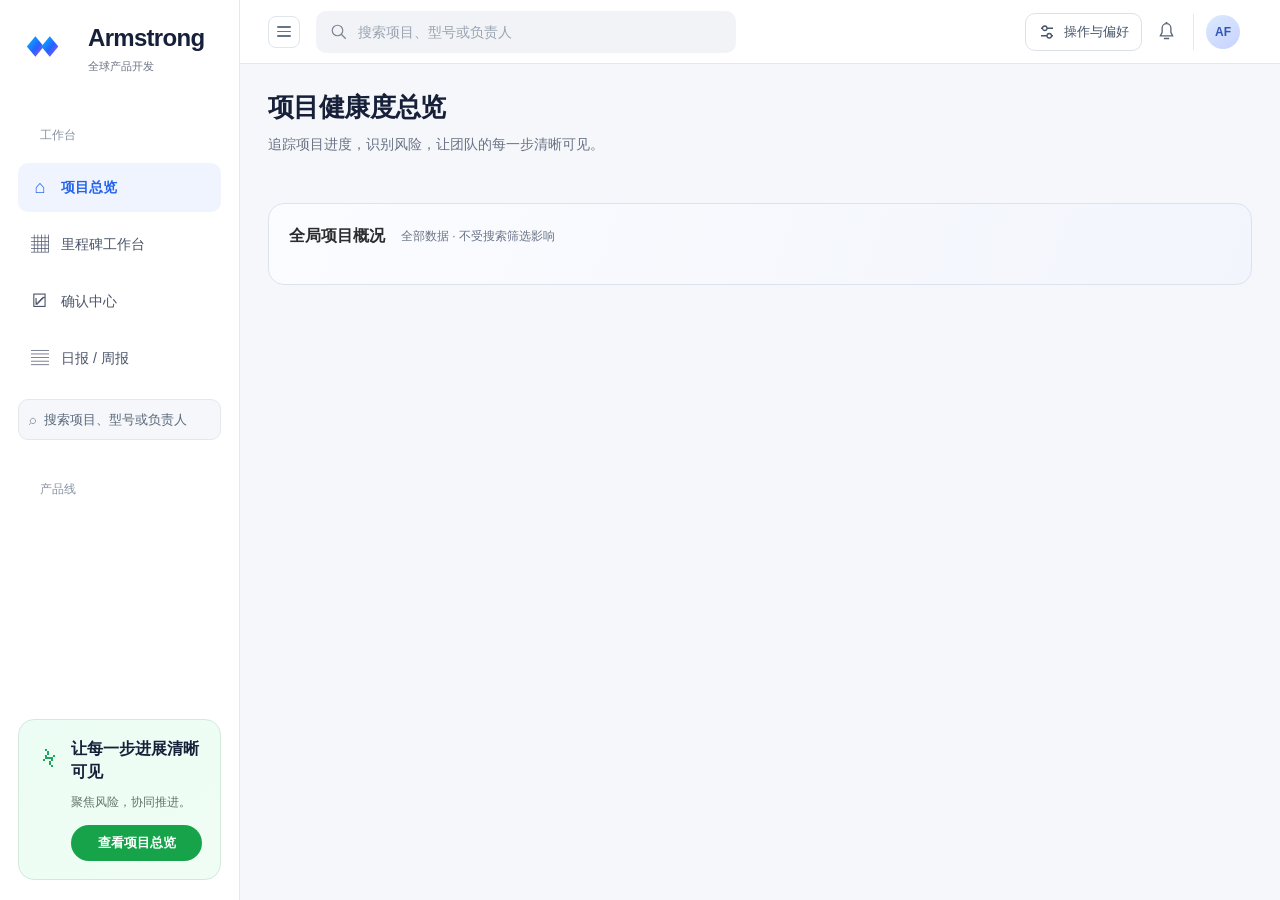
==== app.html @ aaece8e3 "Move_workspace_actions_to_collapsible_topbar_menu" ====
<!doctype html>
<html lang="zh-CN">
<head>
<meta charset="utf-8">
<meta name="viewport" content="width=device-width,initial-scale=1">
<title>Armstrong · 新品开发进度</title>
<style>
:root{--bg:#f3f6fb;--card:#fff;--text:#172033;--sub:#65728a;--line:#e4eaf2;--blue:#315ce8;--blue2:#eaf0ff;--green:#1f9d68;--green2:#e9f7f1;--amber:#d48b09;--amber2:#fff4dd;--red:#d64242;--red2:#feebeb;--purple:#7654c5;--shadow:0 8px 26px rgba(25,40,75,.07)}
*{box-sizing:border-box}body{margin:0;background:linear-gradient(180deg,#edf2fb 0,#f6f8fc 260px);font:14px/1.5 Inter,"Microsoft YaHei",system-ui,sans-serif;color:var(--text)}button,input,select{font:inherit}.app{max-width:1480px;margin:auto;padding:26px 28px 60px}
.header{display:flex;justify-content:space-between;align-items:flex-start;gap:20px;margin-bottom:20px}.eyebrow{font-size:12px;font-weight:700;color:var(--blue);letter-spacing:.08em}.header h1{font-size:24px;margin:4px 0 3px}.subtitle{color:var(--sub);font-size:13px}.actions{display:flex;gap:9px;flex-wrap:wrap;justify-content:flex-end}.btn{border:1px solid var(--line);background:#fff;color:#42516a;border-radius:10px;padding:9px 13px;cursor:pointer}.btn:hover{border-color:#b8c4d8}.btn.primary{background:var(--blue);color:#fff;border-color:var(--blue);box-shadow:0 5px 12px rgba(49,92,232,.22)}
.stats{display:grid;grid-template-columns:repeat(5,1fr);gap:12px;margin-bottom:16px}.stat{background:var(--card);border:1px solid var(--line);border-radius:14px;padding:15px 17px;box-shadow:0 2px 8px rgba(24,39,75,.04)}.stat .n{font-size:26px;font-weight:750;line-height:1.15}.stat .l{color:var(--sub);font-size:12px;margin-top:5px}.stat.danger .n{color:var(--red)}.stat.warn .n{color:var(--amber)}.stat.ok .n{color:var(--green)}
.toolbar{display:flex;justify-content:space-between;align-items:center;gap:12px;margin:16px 0 12px}.tabs{display:flex;background:#e8edf5;border-radius:11px;padding:4px;gap:3px}.tab{border:0;background:transparent;color:#64738b;padding:8px 14px;border-radius:8px;cursor:pointer}.tab.active{background:#fff;color:var(--blue);font-weight:700;box-shadow:0 1px 5px rgba(25,40,75,.1)}.search{width:310px;border:1px solid var(--line);border-radius:10px;padding:9px 12px;background:#fff;outline:none}.search:focus{border-color:var(--blue);box-shadow:0 0 0 3px rgba(49,92,232,.1)}
.panel{background:#fff;border:1px solid var(--line);border-radius:16px;box-shadow:var(--shadow);overflow:hidden}.panel-head{display:flex;justify-content:space-between;align-items:center;padding:17px 18px;border-bottom:1px solid var(--line)}.panel-head h2{font-size:15px;margin:0}.panel-head p{color:var(--sub);font-size:12px;margin:2px 0 0}.legend{display:flex;gap:13px;color:var(--sub);font-size:12px}.dot{display:inline-block;width:8px;height:8px;border-radius:50%;margin-right:5px}.dot.red{background:var(--red)}.dot.amber{background:var(--amber)}.dot.green{background:var(--green)}
table{width:100%;border-collapse:collapse}th{font-size:11px;text-align:left;color:#60708b;background:#f7f9fc;padding:11px 14px;border-bottom:1px solid var(--line);white-space:nowrap}td{padding:13px 14px;border-bottom:1px solid var(--line);vertical-align:middle}tbody tr{cursor:pointer}tbody tr:hover{background:#f9fbff}tbody tr:last-child td{border-bottom:0}.project{font-weight:700}.meta{font-size:11px;color:var(--sub);margin-top:3px}.phase{display:inline-block;background:var(--blue2);color:var(--blue);padding:3px 8px;border-radius:7px;font-size:11px}.person{display:flex;align-items:center;gap:6px;white-space:nowrap}.avatar{display:inline-grid;place-items:center;width:25px;height:25px;border-radius:50%;background:#e8edf8;color:#46597d;font-size:10px;font-weight:700}.status{display:inline-block;border-radius:999px;padding:4px 9px;font-size:11px;font-weight:700;white-space:nowrap}.status.done{background:var(--green2);color:var(--green)}.status.doing{background:var(--blue2);color:var(--blue)}.status.late,.status.blocked{background:var(--red2);color:var(--red)}.status.waiting{background:var(--amber2);color:var(--amber)}.status.todo{background:#f0f2f6;color:#68758a}.bar{width:92px;height:7px;border-radius:7px;background:#e8edf4;overflow:hidden}.bar i{display:block;height:100%;background:linear-gradient(90deg,#315ce8,#6c8cff);border-radius:7px}.pct{font-size:11px;color:var(--sub);margin-top:4px}
.exceptions{display:grid;grid-template-columns:repeat(3,1fr);gap:12px}.ex{border:1px solid var(--line);border-radius:13px;padding:14px;background:#fff}.ex h3{font-size:13px;margin:0 0 10px}.ex-item{padding:10px 0;border-top:1px solid var(--line)}.ex-item:first-of-type{border-top:0}.ex-title{font-weight:650;font-size:12px}.ex-note{font-size:11px;color:var(--sub);margin-top:3px}
.matrix{overflow:auto}.matrix table{min-width:1160px}.phase-row td{background:#eef3fb;font-weight:750;color:#3d4d68;padding:9px 14px}.matrix td{font-size:12px}.matrix .mile{min-width:300px}.tiny{font-size:11px;color:var(--sub)}
.mask{position:fixed;inset:0;background:rgba(19,29,48,.45);display:none;z-index:20}.mask.show{display:block}.drawer{position:absolute;right:0;top:0;bottom:0;width:min(820px,96vw);background:#f6f8fc;box-shadow:-18px 0 50px rgba(10,20,40,.22);display:flex;flex-direction:column}.drawer-head{background:#fff;padding:18px 22px;border-bottom:1px solid var(--line);display:flex;justify-content:space-between;gap:16px}.drawer-head h2{font-size:18px;margin:0}.close{border:0;background:transparent;font-size:25px;color:#778399;cursor:pointer}.drawer-body{overflow:auto;padding:18px 20px 32px}.summary-grid{display:grid;grid-template-columns:repeat(4,1fr);gap:10px;margin-bottom:14px}.summary-box{background:#fff;border:1px solid var(--line);border-radius:11px;padding:10px}.summary-box span{display:block;color:var(--sub);font-size:10px}.summary-box b{display:block;font-size:12px;margin-top:4px}.phase-nav{display:flex;gap:7px;overflow:auto;margin:12px 0}.phase-chip{border:1px solid var(--line);background:#fff;border-radius:999px;padding:7px 11px;white-space:nowrap;color:#53627a}.phase-chip.active{background:var(--blue);border-color:var(--blue);color:#fff}.mile-card{background:#fff;border:1px solid var(--line);border-radius:13px;margin-bottom:10px;overflow:hidden}.mile-top{display:grid;grid-template-columns:30px 1fr auto;gap:10px;align-items:start;padding:13px 14px}.num{width:25px;height:25px;display:grid;place-items:center;border-radius:7px;background:#edf2ff;color:var(--blue);font-size:10px;font-weight:800}.mile-title{font-weight:700;font-size:13px}.raci{display:flex;flex-wrap:wrap;gap:8px;margin-top:7px;color:var(--sub);font-size:10px}.raci b{color:#43526a}.mile-edit{display:grid;grid-template-columns:1.1fr 1fr 1fr 1.5fr;gap:8px;padding:0 14px 13px}.mile-edit label{font-size:9px;color:var(--sub)}.mile-edit input,.mile-edit select{display:block;width:100%;border:1px solid var(--line);border-radius:7px;padding:7px;margin-top:3px;background:#fff;font-size:11px}.warning{color:var(--red);font-size:10px;margin-top:5px}.sample-title{font-size:14px;margin:20px 0 9px}.samples{background:#fff;border:1px solid var(--line);border-radius:13px;overflow:hidden}.samples table{font-size:11px}.samples th,.samples td{padding:9px 10px}.savebar{padding:13px 20px;background:#fff;border-top:1px solid var(--line);display:flex;justify-content:flex-end;gap:9px}
.hide{display:none!important}
@media(max-width:900px){.app{padding:18px 14px 40px}.header{display:block}.actions{justify-content:flex-start;margin-top:13px}.stats{grid-template-columns:repeat(2,1fr)}.toolbar{align-items:stretch;flex-direction:column}.search{width:100%}.panel{overflow:auto}.panel>table{min-width:1050px}.exceptions{grid-template-columns:1fr}.summary-grid{grid-template-columns:repeat(2,1fr)}.mile-edit{grid-template-columns:1fr 1fr}.legend{display:none}}

/* Armstrong Foils brand layer — operational UI, not storefront styling */
:root{--blue:#0047BA;--blue2:#EAF1FC;--text:#151515;--sub:#666;--line:#DEDEDE;--bg:#F4F4F2;--card:#FFF;--shadow:none}
body{background:#F4F4F2;color:#151515;font-family:Helvetica,Arial,"Microsoft YaHei",sans-serif}
.app{max-width:1520px;padding-top:26px}
.header{position:relative;overflow:hidden;align-items:center;background:#0047BA;color:#fff;margin:-26px -28px 30px;padding:29px 30px 27px;min-height:126px}
.header:after{content:"";position:absolute;right:-90px;top:-115px;width:470px;height:340px;background:linear-gradient(126deg,transparent 0 40%,rgba(255,255,255,.09) 40% 52%,transparent 52% 60%,rgba(21,21,21,.14) 60% 72%,transparent 72%);transform:rotate(-6deg);pointer-events:none}
.header>div{position:relative;z-index:1}.eyebrow{color:#fff;font:700 11px/1.2 Helvetica,Arial,sans-serif;letter-spacing:.18em}.header h1{color:#fff;font-family:"Arial Black",Helvetica,Arial,"Microsoft YaHei",sans-serif;font-size:28px;line-height:1.1;letter-spacing:-.035em;text-transform:uppercase}.header .subtitle{color:rgba(255,255,255,.78);max-width:760px}.header .btn{border-color:rgba(255,255,255,.5);background:transparent;color:#fff}.header .btn:hover{border-color:#fff;background:rgba(255,255,255,.08)}.header .btn.primary{background:#fff;border-color:#fff;color:#0047BA;box-shadow:none}
.btn{border-radius:2px;font-weight:700;letter-spacing:.02em}.btn.primary{background:#0047BA;border-color:#0047BA;box-shadow:none}.btn.primary:hover{background:#064FCA}
.stats{gap:10px}.stat{border-radius:2px;border-color:#DEDEDE;box-shadow:none;padding:17px 18px;border-top:3px solid #151515}.stat .n{font-family:"Arial Black",Helvetica,Arial,sans-serif;font-size:28px;letter-spacing:-.04em}.stat.danger{border-top-color:#D64242}.stat.warn{border-top-color:#D48B09}.stat.ok{border-top-color:#279A4B}
.tabs{background:#E7E7E4;border-radius:2px;padding:3px}.tab{border-radius:1px;font-size:12px;font-weight:700;letter-spacing:.03em}.tab.active{color:#fff;background:#151515;box-shadow:none}.search{border-radius:2px;border-color:#CACACA}.search:focus{border-color:#0047BA;box-shadow:0 0 0 2px rgba(0,71,186,.12)}
.panel{border-radius:2px;border-color:#D9D9D9;box-shadow:none}.panel-head{padding:19px 18px}.panel-head h2,.ex h3,.sample-title{font-family:"Arial Black",Helvetica,Arial,"Microsoft YaHei",sans-serif;letter-spacing:-.02em}.panel-head h2{font-size:16px}.panel-head p{margin-top:4px}
th{background:#F0F0EE;color:#4B4B4B;font-weight:700;letter-spacing:.035em;border-color:#D9D9D9}td{border-color:#E4E4E4}.project{font-size:13px}.phase{border-radius:2px;background:#EAF1FC;color:#0047BA;font-weight:700}.avatar{background:#151515;color:#fff;border-radius:50%}.status{border-radius:2px;letter-spacing:.02em}.bar{border-radius:0;background:#E4E4E4}.bar i{border-radius:0;background:#0047BA}
.exceptions{gap:10px}.ex{border-radius:2px;border-top:3px solid #151515}.ex:nth-child(1){border-top-color:#D64242}.ex:nth-child(2){border-top-color:#D48B09}.ex:nth-child(3){border-top-color:#0047BA}
.drawer{background:#F4F4F2}.drawer-head{border-color:#D9D9D9}.drawer-head h2{font-family:"Arial Black",Helvetica,Arial,"Microsoft YaHei",sans-serif;letter-spacing:-.03em}.summary-box,.mile-card,.samples{border-radius:2px;box-shadow:none}.summary-box{border-top:3px solid #0047BA}.phase-chip{border-radius:2px}.phase-chip.active{background:#0047BA;border-color:#0047BA}.num{border-radius:2px;background:#0047BA;color:#fff}.mile-edit input,.mile-edit select{border-radius:2px}.phase-row td{background:#151515;color:#fff;letter-spacing:.04em}.matrix .warning{border-left:2px solid #E93636;padding-left:6px}
@media(max-width:900px){.app{padding-top:18px}.header{margin:-18px -14px 25px;padding:25px 18px;min-width:0}.header h1{font-size:24px}.header .subtitle{white-space:normal;max-width:100%;overflow-wrap:anywhere}.header:after{opacity:.6}.actions{max-width:100%}.actions .btn.primary{flex-basis:100%}.stats{gap:8px}.stat{padding:14px}.stat .n{font-size:24px}}
/* Centered project window — keeps all variant columns visible without horizontal dragging */
.header{min-height:176px;background-image:linear-gradient(90deg,rgba(0,47,126,.98) 0%,rgba(0,71,186,.94) 43%,rgba(0,71,186,.68) 67%,rgba(3,20,44,.1) 100%),url("assets/armstrong-powered-by-passion.jpg");background-position:center,right 30%;background-size:cover,auto 250%;background-repeat:no-repeat}
.header:after{display:none}
.header>div,.header .actions{position:relative;z-index:1}
.header>div:first-child{max-width:650px}
.header h1{font-size:30px;letter-spacing:-.02em;text-shadow:0 2px 14px rgba(0,0,0,.2)}
.header .subtitle{max-width:600px;color:rgba(255,255,255,.9);font-size:14px}
.header .actions{padding:8px;border-radius:4px;background:rgba(3,21,49,.16);backdrop-filter:blur(5px)}
.header .btn{border-color:rgba(255,255,255,.72);background:rgba(0,32,86,.28);color:#fff}
.header .btn.primary{background:#fff;color:#0047BA;border-color:#fff}
.mask{padding:24px;align-items:center;justify-content:center;backdrop-filter:blur(2px)}
.mask.show{display:flex}
.drawer{position:relative;right:auto;top:auto;bottom:auto;width:min(1180px,calc(100vw - 48px));height:min(900px,calc(100vh - 48px));max-height:calc(100vh - 48px);border-radius:16px;overflow:hidden;box-shadow:0 28px 90px rgba(10,20,40,.28)}
.drawer-head{flex:0 0 auto}
.drawer-body{overflow-y:auto;overflow-x:hidden;min-width:0}
.variant-wrap{overflow:visible}
.variant-table{min-width:0;width:100%;table-layout:fixed}
.variant-table th,.variant-table td{padding:10px 8px;white-space:normal;overflow-wrap:anywhere}
.variant-table th:nth-child(1){width:10%}
.variant-table th:nth-child(2){width:26%}
.variant-table th:nth-child(3),.variant-table th:nth-child(4){width:7%}
.variant-table th:nth-child(5){width:13%}
.variant-table th:nth-child(6){width:10%}
.variant-table th:nth-child(7){width:17%}
.variant-table th:nth-child(8){width:10%}
.variant-table .bar{width:100%}
@media(max-width:700px){.mask{padding:10px}.drawer{width:calc(100vw - 20px);height:calc(100vh - 20px);max-height:calc(100vh - 20px);border-radius:12px}.drawer-body{padding:14px 12px 24px}.variant-table th:nth-child(3),.variant-table td:nth-child(3),.variant-table th:nth-child(4),.variant-table td:nth-child(4){display:none}.variant-table th:nth-child(1){width:13%}.variant-table th:nth-child(2){width:30%}.variant-table th:nth-child(5){width:17%}.variant-table th:nth-child(6){width:14%}.variant-table th:nth-child(7){width:16%}.variant-table th:nth-child(8){width:10%}}
@media(max-width:900px){.header{min-height:220px;background-position:center,65% 55%}.header>div:first-child{max-width:75%}.header .actions{background:rgba(3,21,49,.28)}}
/* Dashboard information-density and table alignment refinement */
body,button,input,select,textarea{font-family:-apple-system,BlinkMacSystemFont,"Segoe UI",Roboto,"Helvetica Neue",Arial,sans-serif}
table{line-height:1.5}
thead th{padding:12px 16px;background:#f5f7fa;color:#333;font-size:12px;font-weight:600;border-bottom:1px solid #cfd5dd}
tbody td{padding:12px 16px}
.overview-table,.gate-table{width:100%;table-layout:fixed}
.overview-table td,.overview-table th{overflow-wrap:anywhere}
.series-sizes{display:flex;flex-wrap:wrap;gap:8px;max-width:none}
.size-chip{min-width:36px;justify-content:center;text-align:center;border:1px solid #d9dee7;border-radius:4px;background:#f8fafc;padding:2px 8px;font-size:12px;font-weight:600;line-height:22px}
.size-chip:hover,.size-chip:focus{background:#eef4ff;border-color:#8cb3f2}
.size-chip i{flex:0 0 auto;width:5px;height:5px}
.problem-title{color:#222;font-weight:600;line-height:1.45}
.problem-sub{margin-top:4px;color:#888;font-size:12px;line-height:1.4}
.progress-inline{display:flex;align-items:center;gap:8px;min-width:0}
.progress-inline .bar{flex:0 1 80px;width:80px;min-width:46px;height:7px}
.progress-copy{display:flex;align-items:baseline;gap:4px;white-space:nowrap}
.progress-copy b{color:#333;font-size:12px;font-weight:600}
.progress-copy span{color:#888;font-size:11px}
.status{border-radius:4px;padding:2px 8px;font-size:12px;font-weight:500;line-height:22px}
.status.late,.status.blocked{background:#ffebee;color:#d32f2f}
.status.waiting{background:#fff8e1;color:#f57c00}
.status.doing{background:#e3f2fd;color:#1976d2}
.status.done{background:#e8f5e9;color:#2e7d32}
.status.todo{background:#f1f3f5;color:#606a78}
.gate-board{overflow:hidden;border-radius:8px}
.gate-table{min-width:0}
.gate-table-wrap{overflow:hidden}
.gate-table col.gate-col-series{width:14%}
.gate-table col.gate-col-kind{width:10%}
.gate-table col.gate-col-person{width:8%}
.gate-table col.gate-col-date{width:9%}
.gate-table col.gate-col-age{width:6%}
.gate-table col.gate-col-evidence{width:12%}
.gate-table col.gate-col-impact{width:15%}
.gate-table col.gate-col-status{width:9%}
.gate-table th,.gate-table td{text-align:left;vertical-align:middle}
.gate-table .cell-center{text-align:center}
.gate-truncate{display:block;max-width:100%;white-space:nowrap;overflow:hidden;text-overflow:ellipsis}
.evidence-doc{position:relative;padding-left:16px;color:#1677ff;text-decoration:none;font-size:12px;font-weight:500;cursor:help}
.evidence-doc:before{content:"";position:absolute;left:1px;top:50%;width:9px;height:11px;border:1px solid currentColor;border-radius:1px;transform:translateY(-50%);box-sizing:border-box}
.evidence-doc:after{content:"";position:absolute;left:3px;top:calc(50% - 2px);width:5px;height:1px;background:currentColor;box-shadow:0 3px 0 currentColor}
.gate-scope{color:#888;font-size:12px}
.age{font-family:inherit;font-weight:600}
@media(max-width:1100px){.overview-table{min-width:980px}.gate-table{min-width:1080px}.panel,.gate-table-wrap{overflow-x:auto}.progress-inline{align-items:flex-start;flex-direction:column;gap:5px}}
/* Editorial hero inspired by Armstrong's image-led brand language */
.header{min-height:248px;margin-bottom:0;padding:38px 42px;align-items:flex-end;background-image:linear-gradient(90deg,rgba(4,12,20,.86) 0%,rgba(4,12,20,.62) 34%,rgba(4,12,20,.18) 62%,rgba(4,12,20,.08) 100%),url("assets/armstrong-dashboard-hero.jpg");background-position:center,center 56%;background-size:cover;background-repeat:no-repeat}
.header>div:first-child{max-width:720px}
.header h1{margin:8px 0 8px;font-size:36px;line-height:1.08;letter-spacing:-.035em;text-shadow:0 2px 20px rgba(0,0,0,.28)}
.header .eyebrow{color:rgba(255,255,255,.82);font-size:11px;letter-spacing:.16em}
.header .subtitle{max-width:660px;color:rgba(255,255,255,.88);font-size:14px}
.dashboard-utility{display:flex;align-items:center;justify-content:space-between;gap:20px;margin:0 0 22px;padding:13px 16px;background:#fff;border:1px solid #dfe3e8;border-top:0}
.utility-label{display:flex;align-items:center;gap:12px;min-width:0;color:#222}
.utility-label b{font-size:11px;letter-spacing:.1em;white-space:nowrap}
.utility-label span{padding-left:12px;border-left:1px solid #dfe3e8;color:#7a828d;font-size:12px;white-space:nowrap}
.dashboard-utility .actions{display:flex;align-items:center;justify-content:flex-end;gap:8px}
.dashboard-utility .btn{min-height:36px;border-color:#cfd5dc;border-radius:4px;background:#fff;color:#333;box-shadow:none}
.dashboard-utility .btn:hover{border-color:#222;background:#f7f8fa}
.dashboard-utility .btn.primary{border-color:#151515;background:#151515;color:#fff;box-shadow:none}
.dashboard-utility .btn.primary:hover{background:#0047BA;border-color:#0047BA}
@media(max-width:900px){.header{min-height:230px;padding:30px 24px;background-position:center,58% 55%}.header>div:first-child{max-width:88%}.header h1{font-size:30px}.dashboard-utility{align-items:flex-start;flex-direction:column}.utility-label{flex-wrap:wrap}.dashboard-utility .actions{width:100%;justify-content:flex-start;flex-wrap:wrap}}
/* Lightweight KPI cards */
.stats{gap:16px;margin-bottom:22px}
.stat{position:relative;min-height:132px;padding:24px;border:0;border-radius:16px;background:#fff;box-shadow:0 4px 24px rgba(0,0,0,.04);transition:transform .2s ease,box-shadow .2s ease}
.stat:hover{transform:translateY(-2px);box-shadow:0 10px 30px rgba(0,0,0,.075)}
.stat .stat-label{display:flex;align-items:center;gap:8px;color:#86868b;font-size:13px;font-weight:500;line-height:1.35}
.stat .stat-dot{display:inline-block;flex:0 0 auto;width:7px;height:7px;border-radius:50%;background:#8e8e93}
.stat .n,.stat.warn .n,.stat.danger .n,.stat.ok .n{margin-top:13px;color:#1d1d1f;font-family:-apple-system,BlinkMacSystemFont,"Segoe UI",Roboto,"Helvetica Neue",Arial,sans-serif;font-size:40px;font-weight:700;line-height:1;letter-spacing:-.035em}
.stat.active .stat-dot{background:#1976d2;box-shadow:0 0 0 4px rgba(25,118,210,.09)}
.stat.warn .stat-dot{background:#f57c00;box-shadow:0 0 0 4px rgba(245,124,0,.09)}
.stat.danger .stat-dot{background:#d32f2f;box-shadow:0 0 0 4px rgba(211,47,47,.09)}
@media(max-width:900px){.stats{gap:12px}.stat{min-height:112px;padding:20px}.stat .n,.stat.warn .n,.stat.danger .n,.stat.ok .n{font-size:34px}}
/* Modern minimal data tables */
.overview-panel,.gate-board{border:0;border-radius:0;background:transparent;box-shadow:none;overflow:visible}
.overview-panel .panel-head,.gate-board-head{padding:2px 4px 14px;border-bottom:0;background:transparent}
.table-shell,.gate-table-wrap{overflow:hidden;border:0;border-radius:12px;background:#fff;box-shadow:0 4px 20px rgba(0,0,0,.04)}
.overview-table,.gate-table{width:100%;table-layout:fixed;border:0;border-collapse:collapse;background:#fff;text-align:left}
.overview-table th,.gate-table th{padding:16px 20px;border:0;border-bottom:1px solid #f0f0f0;background:#fff;color:#86868b;font-size:12px;font-weight:400;letter-spacing:.5px;line-height:1.4;text-align:left}
.overview-table td,.gate-table td{padding:16px 20px;border:0;border-bottom:1px solid #f5f5f5;background:#fff;color:#1d1d1f;font-size:13px;line-height:1.5;text-align:left;transition:background-color .2s ease}
.overview-table tbody tr:last-child td,.gate-table tbody tr:last-child td{border-bottom:0}
.overview-table tbody tr:hover td,.gate-table tbody tr:hover td{background:#f9f9fb}
.overview-table .project,.overview-table .problem-title,.gate-table td>b,.gate-table .gate-kind{color:#1d1d1f;font-size:14px;font-weight:600}
.overview-table .meta,.overview-table .problem-sub,.gate-table .gate-scope{display:block;margin-top:4px;color:#a1a1a6;font-size:12px;font-weight:400}
.overview-table .series-sizes{gap:8px}
.overview-table .size-chip{min-width:36px;border:0;border-radius:6px;background:#f2f2f7;color:#1d1d1f;padding:4px 8px;font-size:12px;font-weight:500;line-height:20px;box-shadow:none}
.overview-table .size-chip:hover,.overview-table .size-chip:focus{border:0;background:#e9e9ef;outline:none}
.overview-table .size-chip i{width:5px;height:5px}
.overview-table .status,.gate-table .status{border:0;border-radius:999px;padding:4px 10px;font-size:12px;font-weight:500;line-height:20px}
.overview-table .status.late,.overview-table .status.blocked,.gate-table .status.late,.gate-table .status.blocked{background:#fff1f0;color:#ff4d4f}
.overview-table .status.doing,.gate-table .status.doing{background:#e6f4ff;color:#1677ff}
.overview-table .status.waiting,.gate-table .status.waiting{background:#fffbe6;color:#faad14}
.overview-table .status.done,.gate-table .status.done{background:#f0f9eb;color:#52c41a}
.overview-table .status.todo,.gate-table .status.todo{background:#f2f2f7;color:#86868b}
.overview-table .progress-inline{align-items:center;gap:10px}
.overview-table .bar{height:6px;border-radius:999px;background:#f0f1f3}
.overview-table .bar i{border-radius:999px;background:#1677ff}
.overview-table .progress-copy b{color:#1d1d1f;font-weight:600}
.overview-table .progress-copy span{color:#a1a1a6;font-size:11px}
.gate-board{margin-top:26px}
.gate-count{border:0;border-radius:999px;background:#fffbe6;color:#d48806;padding:5px 10px}
.gate-table .cell-center{text-align:center}
.gate-table .age{color:#1d1d1f;font-weight:600}
.gate-table .evidence-doc{color:#007aff;font-weight:400}
.gate-table .evidence-doc:hover{text-decoration:underline}
@media(max-width:1100px){.table-shell,.gate-table-wrap{overflow-x:auto}.overview-table{min-width:980px}.gate-table{min-width:1080px}}
/* Product-grade table polish */
.overview-table,.gate-table{table-layout:fixed}
.overview-table th:nth-child(1){width:17%}.overview-table th:nth-child(2){width:26%}.overview-table th:nth-child(3){width:22%}.overview-table th:nth-child(4){width:9%}.overview-table th:nth-child(5){width:9%}.overview-table th:nth-child(6){width:8%}.overview-table th:nth-child(7){width:9%}
.gate-table th:nth-child(1){width:14%}.gate-table th:nth-child(2){width:10%}.gate-table th:nth-child(3),.gate-table th:nth-child(4){width:8%}.gate-table th:nth-child(5),.gate-table th:nth-child(6){width:9%}.gate-table th:nth-child(7){width:6%}.gate-table th:nth-child(8){width:12%}.gate-table th:nth-child(9){width:15%}.gate-table th:nth-child(10){width:9%}
.overview-table th,.gate-table th{color:#86868b;font-size:12px;font-weight:400;letter-spacing:.05em}
.overview-table th:first-child,.overview-table td:first-child,.gate-table th:first-child,.gate-table td:first-child{padding-left:24px;text-align:left}
.overview-table th:last-child,.overview-table td:last-child,.gate-table th:last-child,.gate-table td:last-child{padding-right:24px}
.overview-table td,.gate-table td{border-bottom-color:#f0f0f0}
.overview-table tbody tr,.gate-table tbody tr{transition:background-color .2s ease}
.overview-table tbody tr:hover td,.gate-table tbody tr:hover td{background:#fafafa}
.overview-table .project,.overview-table .problem-title,.gate-table td>b,.gate-table .gate-kind{text-align:left}
.overview-table .meta,.overview-table .problem-sub,.gate-table .gate-scope{margin-top:4px;color:#8e8e93;font-size:12px}
.overview-table td:first-child .meta{white-space:nowrap;overflow:hidden;text-overflow:ellipsis}
.overview-table .size-chip i{display:none}
.overview-table .size-chip{border:0;background:#f2f2f7;color:#1d1d1f}
.overview-table .status,.gate-table .status{border-width:1px;border-style:solid;border-radius:999px;padding:3px 9px}
.overview-table .status.waiting,.gate-table .status.waiting{border-color:#ffd591;background:#fff7e6;color:#d46b08}
.overview-table .status.late,.overview-table .status.blocked,.gate-table .status.late,.gate-table .status.blocked{border-color:#ffa39e;background:#fff1f0;color:#cf1322}
.overview-table .status.doing,.gate-table .status.doing{border-color:#91d5ff;background:#e6f7ff;color:#096dd9}
.overview-table .status.done,.gate-table .status.done{border-color:#b7eb8f;background:#f6ffed;color:#389e0d}
.overview-table .status.todo,.gate-table .status.todo{border-color:#d9d9d9;background:#fafafa;color:#595959}
.overview-table .bar{height:4px;border-radius:999px;background:#eceef2}
.overview-table .bar i{border-radius:999px;background:#1677ff}
.progress-inline{justify-content:flex-end}
.progress-copy,.numeric-cell,.cell-center,.gate-table .age,.gate-table td:nth-child(5),.gate-table td:nth-child(6),.gate-table td:nth-child(7){font-variant-numeric:tabular-nums}
.numeric-cell,.overview-table .cell-center,.overview-table .progress-col,.gate-table .cell-center{text-align:center}
.progress-copy b{font-variant-numeric:tabular-nums;font-weight:600}
.progress-copy span{color:#a1a1a6;font-size:11px}
.gate-table .evidence-doc{color:#0050b3;font-weight:400;text-decoration:none}
.gate-table .evidence-doc:hover{text-decoration:underline}
.table-shell,.gate-table-wrap,.drawer-body,.matrix,.phase-nav{scrollbar-width:thin;scrollbar-color:#c7c7cc transparent}
.table-shell::-webkit-scrollbar,.gate-table-wrap::-webkit-scrollbar,.drawer-body::-webkit-scrollbar,.matrix::-webkit-scrollbar,.phase-nav::-webkit-scrollbar{width:6px;height:6px}
.table-shell::-webkit-scrollbar-track,.gate-table-wrap::-webkit-scrollbar-track,.drawer-body::-webkit-scrollbar-track,.matrix::-webkit-scrollbar-track,.phase-nav::-webkit-scrollbar-track{background:transparent}
.table-shell::-webkit-scrollbar-thumb,.gate-table-wrap::-webkit-scrollbar-thumb,.drawer-body::-webkit-scrollbar-thumb,.matrix::-webkit-scrollbar-thumb,.phase-nav::-webkit-scrollbar-thumb{border-radius:999px;background:#c7c7cc}
.table-shell::-webkit-scrollbar-thumb:hover,.gate-table-wrap::-webkit-scrollbar-thumb:hover,.drawer-body::-webkit-scrollbar-thumb:hover,.matrix::-webkit-scrollbar-thumb:hover,.phase-nav::-webkit-scrollbar-thumb:hover{background:#aeb0b5}
/* Dashboard 5-inspired executive summary */
.executive-focus{display:grid;grid-template-columns:minmax(0,1fr) 360px;gap:16px;margin:0 0 22px}
.focus-card,.performance-card{overflow:hidden;border-radius:16px;background:#fff;box-shadow:0 4px 24px rgba(0,0,0,.04)}
.focus-head{display:flex;align-items:flex-end;justify-content:space-between;gap:18px;padding:20px 22px 16px;border-bottom:1px solid #f0f0f0}
.focus-head span,.performance-head span{display:block;color:#8e8e93;font-size:10px;font-weight:700;letter-spacing:.12em}
.focus-head h2{margin:4px 0 0;color:#1d1d1f;font-size:18px;line-height:1.2}
.focus-head>small{color:#a1a1a6;font-size:12px}
.focus-list{display:grid;grid-template-columns:1fr 1fr}
.focus-row{display:flex;align-items:center;justify-content:space-between;gap:18px;min-width:0;padding:16px 20px;border:0;border-bottom:1px solid #f5f5f5;background:#fff;text-align:left;cursor:pointer;transition:background-color .2s ease}
.focus-row:nth-child(odd){border-right:1px solid #f5f5f5}
.focus-row:nth-last-child(-n+2){border-bottom:0}
.focus-row:hover{background:#fafafa}
.focus-main{min-width:0}
.focus-main b{display:block;overflow:hidden;color:#1d1d1f;font-size:13px;font-weight:600;text-overflow:ellipsis;white-space:nowrap}
.focus-main small{display:block;overflow:hidden;margin-top:4px;color:#8e8e93;font-size:11px;text-overflow:ellipsis;white-space:nowrap}
.focus-side{display:flex;flex:0 0 auto;align-items:flex-end;flex-direction:column;gap:6px}
.focus-side .status{padding:2px 7px;font-size:10px;line-height:18px}
.focus-side time{color:#8e8e93;font-size:11px;font-variant-numeric:tabular-nums}
.performance-card{display:flex;flex-direction:column;padding:21px 22px;background:#151515;color:#fff}
.performance-head{display:flex;align-items:center;justify-content:space-between;gap:12px}
.performance-head span{color:#858585}
.performance-head b{font-size:13px}
.performance-score{display:flex;align-items:baseline;gap:9px;margin-top:26px}
.performance-score strong{font-size:44px;line-height:1;font-weight:700;letter-spacing:-.045em;font-variant-numeric:tabular-nums}
.performance-score span{color:#999;font-size:12px}
.performance-track{height:5px;margin:18px 0 22px;overflow:hidden;border-radius:999px;background:#303030}
.performance-track i{display:block;height:100%;border-radius:inherit;background:#fff}
.performance-meta{display:grid;grid-template-columns:1fr 1fr;gap:10px;margin-top:auto}
.performance-meta>div{padding-top:14px;border-top:1px solid #303030}
.performance-meta b{display:block;font-size:20px;font-variant-numeric:tabular-nums}
.performance-meta span{display:block;margin-top:3px;color:#8e8e93;font-size:11px}
@media(max-width:1050px){.executive-focus{grid-template-columns:1fr}.performance-card{min-height:240px}}
@media(max-width:700px){.focus-list{grid-template-columns:1fr}.focus-row:nth-child(odd){border-right:0}.focus-row:nth-last-child(2){border-bottom:1px solid #f5f5f5}.focus-head{align-items:flex-start;flex-direction:column}.focus-row{padding:15px 16px}}

[hidden],.dashboard5-theme #executiveFocus.executive-focus[hidden]{display:none!important}
.dashboard5-theme .toolbar{flex-wrap:wrap;gap:10px 18px}
.priority-controls,.local-role,.project-settings-summary,.project-tags,.matrix-tags,.report-form{display:flex;align-items:center;flex-wrap:wrap;gap:8px}
.dashboard5-theme .priority-controls label,.local-role label,.project-settings-summary span,.report-form label{font-size:12px;font-weight:600}
.priority-controls select,.report-form input,.local-role input{border:1px solid #dbe3ee;border-radius:7px;padding:7px 9px;background:#fff;color:#172033;font:inherit;font-size:12px;min-height:34px}
.dashboard5-theme .dashboard-utility .actions{flex-wrap:wrap;justify-content:flex-end}
.local-role{color:#fff}
.local-role input{width:118px}
#localRoleName{font-size:11px;font-weight:700}
.project-tags{margin-top:5px}
.matrix-tags{display:inline-flex}
.priority-tag,.schedule-risk{display:inline-flex;align-items:center;padding:3px 8px;border-radius:999px;font-size:11px;font-weight:650;line-height:1.3;white-space:nowrap}
.priority-0{background:#f1e9fc;color:#6541a3}
.priority-1{background:#e9edff;color:#414b9f}
.priority-2{background:#edf1f6;color:#40526a}
.priority-3{background:#f1f3f5;color:#526174}
.schedule-risk{background:#fff0dd;color:#98510b}
.dashboard5-theme .health-meta{display:flex;align-items:center;flex-wrap:wrap;gap:4px;overflow:visible;white-space:normal;min-height:28px}
.dashboard5-theme .health-tile{height:auto;min-height:134px;align-self:stretch}
.project-settings-summary{gap:16px;margin:14px 0 20px;padding:12px 16px;background:#f5f8fb;border-radius:10px}
.project-settings-summary div{display:flex;gap:8px;align-items:center}
.project-settings-summary .btn{margin-inline-start:auto}
.schedule-replan{grid-column:1/-1;display:flex;align-items:center;gap:8px;font-size:13px}
.report-panel{padding-bottom:12px}
.report-form{padding:14px 18px}
.report-form label{display:flex;flex-wrap:wrap;gap:5px;align-items:center}
.report-form [aria-pressed="true"]{background:#e9f1fe;color:#104a9d;border-color:#b2c9ef}
.report-section{margin:10px 18px 22px}
.report-section h3{display:flex;align-items:center;gap:8px;margin:0 0 8px;font-size:14px}
.report-count{font-size:11px;font-variant-numeric:tabular-nums;background:#edf2f7;border-radius:999px;padding:2px 7px}
.report-table{width:100%;min-width:650px}
.report-table th,.report-table td{padding:10px 12px;vertical-align:middle}
.report-table .series-detail-link{border:0;background:transparent;padding:0;text-align:left;color:#164781;font:inherit;font-weight:600;cursor:pointer}.report-table .series-detail-link:hover{text-decoration:underline}
.report-table time,.report-table small{display:block;white-space:nowrap;font-variant-numeric:tabular-nums}
.report-table small,.report-empty{color:#526174;font-size:12px}
.report-empty{padding:12px 0;margin:0}
</style>
<style>
/* Dashboard 5 full-shell experiment */
.dashboard5-theme{margin:0;background:#0f0f10;color:#f5f5f5;font-family:Inter,-apple-system,BlinkMacSystemFont,"Segoe UI",Arial,sans-serif}
.dashboard5-theme .dashboard-shell{display:grid;grid-template-columns:320px minmax(0,1fr);min-height:100vh}
.dashboard5-theme .app-sidebar{position:sticky;top:0;display:flex;flex-direction:column;height:100vh;padding:18px 14px;background:#151515;border-right:1px solid #2a2a2c;overflow-y:auto;overflow-x:hidden}
.dashboard5-theme .sidebar-brand{display:flex;align-items:center;gap:10px;padding:0 4px 22px}
.dashboard5-theme .brand-mark{display:grid;place-items:center;width:34px;height:34px;border-radius:8px;background:#f5f5f5;color:#151515;font-size:14px;font-weight:800}
.dashboard5-theme .sidebar-brand b{display:block;color:#fff;font-size:16px}
.dashboard5-theme .sidebar-brand small,.dashboard5-theme .sidebar-foot small{display:block;margin-top:2px;color:#777;font-size:10px}
.dashboard5-theme .sidebar-nav{display:flex;flex-direction:column;gap:4px}
.dashboard5-theme .nav-section{margin:18px 10px 7px;color:#646466;font-size:9px;font-weight:700;letter-spacing:.14em}
.dashboard5-theme .sidebar-link{display:flex;align-items:center;gap:11px;width:100%;padding:10px 11px;border:0;border-radius:8px;background:transparent;color:#b8b8bb;text-align:left;cursor:pointer;transition:background .18s,color .18s}
.dashboard5-theme .sidebar-link:hover,.dashboard5-theme .sidebar-link.active{background:#29292b;color:#fff}
.dashboard5-theme .sidebar-link i{display:grid;place-items:center;width:20px;color:#8e8e93;font-style:normal;font-size:15px}
.dashboard5-theme .sidebar-link.active i{color:#20c4e8}
.dashboard5-theme .sidebar-link span{font-size:13px;font-weight:500}
.dashboard5-theme .sidebar-foot{display:flex;align-items:center;gap:10px;margin-top:auto;padding:13px 10px;border-radius:9px;background:#101011;border:1px solid #29292b}
.dashboard5-theme .sidebar-foot>span{display:grid;place-items:center;width:29px;height:29px;border-radius:50%;background:#2b2b2d;color:#fff;font-size:10px}
.dashboard5-theme .sidebar-foot b{display:block;font-size:12px}
.dashboard5-theme .dashboard-stage{min-width:0;background:#0f0f10}
.dashboard5-theme .dashboard-topbar{position:sticky;top:0;z-index:10;display:flex;align-items:center;justify-content:space-between;height:62px;padding:0 24px;background:rgba(17,17,18,.94);border-bottom:1px solid #2a2a2c;backdrop-filter:blur(12px)}
.dashboard5-theme .breadcrumb{display:flex;align-items:center;gap:9px;color:#eee}.dashboard5-theme .breadcrumb span{color:#8f8f92}.dashboard5-theme .breadcrumb b{font-size:13px}
.dashboard5-theme .topbar-meta{display:flex;align-items:center;gap:6px}.dashboard5-theme .topbar-meta>span{margin-right:8px;color:#777;font-size:11px}.dashboard5-theme .topbar-meta i{display:grid;place-items:center;width:25px;height:25px;border-radius:50%;background:#2a2a2c;border:1px solid #3a3a3c;color:#bbb;font-style:normal;font-size:10px}
.dashboard5-theme .app{max-width:none;margin:0;padding:24px 24px 52px}
.dashboard5-theme .header{display:block;min-height:0;margin:0 0 15px;padding:0;background:none;color:#fff}
.dashboard5-theme .header h1{margin:5px 0 4px;color:#fff;font-size:29px;letter-spacing:-.035em;text-shadow:none}
.dashboard5-theme .header .eyebrow{color:#67676b;font-size:9px}
.dashboard5-theme .header .subtitle{color:#8e8e93;font-size:12px}
.dashboard5-theme .dashboard-utility{min-height:42px;margin:0 0 18px;padding:0;border:0;background:transparent}
.dashboard5-theme .utility-label b{color:#707074}.dashboard5-theme .utility-label span{border-color:#303033;color:#777}
.dashboard5-theme .dashboard-utility .btn{border:1px solid #343438;background:#181819;color:#d8d8da}
.dashboard5-theme .dashboard-utility .btn:hover{border-color:#555;background:#222}
.dashboard5-theme .dashboard-utility .btn.primary{border-color:#f2f2f2;background:#f2f2f2;color:#141414}
.dashboard5-theme .stats{gap:14px}
.dashboard5-theme .stat{min-height:112px;padding:18px;border:1px solid #303033;border-radius:14px;background:#1a1a1b;box-shadow:none}
.dashboard5-theme .stat:hover{transform:translateY(-2px);border-color:#444;box-shadow:0 12px 30px rgba(0,0,0,.24)}
.dashboard5-theme .stat .stat-label{color:#929296}.dashboard5-theme .stat .n,.dashboard5-theme .stat.warn .n,.dashboard5-theme .stat.danger .n{margin-top:12px;color:#fff;font-size:32px}
.dashboard5-theme .executive-focus{gap:14px}
.dashboard5-theme .focus-card,.dashboard5-theme .performance-card{border:1px solid #303033;border-radius:14px;background:#1a1a1b;box-shadow:none}
.dashboard5-theme .focus-head{border-color:#303033}.dashboard5-theme .focus-head h2{color:#fff}.dashboard5-theme .focus-head span{color:#626267}.dashboard5-theme .focus-head>small{color:#777}
.dashboard5-theme .focus-row{border-color:#2c2c2f;background:#1a1a1b}.dashboard5-theme .focus-row:nth-child(odd){border-color:#2c2c2f}.dashboard5-theme .focus-row:hover{background:#222224}
.dashboard5-theme .focus-main b{color:#f2f2f2}.dashboard5-theme .focus-main small,.dashboard5-theme .focus-side time{color:#777}
.dashboard5-theme .performance-card{background:#1a1a1b}.dashboard5-theme .performance-track{background:#343437}.dashboard5-theme .performance-meta>div{border-color:#303033}
.dashboard5-theme .toolbar{margin-top:20px}
.dashboard5-theme .tabs{padding:4px;border:1px solid #2e2e31;border-radius:9px;background:#181819}
.dashboard5-theme .tab{border-radius:6px;color:#85858a}.dashboard5-theme .tab.active{background:#2a2a2d;color:#fff;box-shadow:none}
.dashboard5-theme .search{border:1px solid #333338;background:#181819;color:#eee}.dashboard5-theme .search::placeholder{color:#67676c}
.dashboard5-theme .overview-panel .panel-head,.dashboard5-theme .gate-board-head{color:#fff}
.dashboard5-theme .panel-head h2,.dashboard5-theme .gate-board-head h2{color:#fff}.dashboard5-theme .panel-head p,.dashboard5-theme .gate-board-head p{color:#777}
.dashboard5-theme .table-shell,.dashboard5-theme .gate-table-wrap{border:1px solid #303033;border-radius:14px;background:#19191a;box-shadow:none}
.dashboard5-theme .overview-table,.dashboard5-theme .gate-table{background:#19191a}
.dashboard5-theme .overview-table th,.dashboard5-theme .gate-table th{border-color:#303033;background:#19191a;color:#777}
.dashboard5-theme .overview-table td,.dashboard5-theme .gate-table td{border-color:#2a2a2d;background:#19191a;color:#ddd}
.dashboard5-theme .overview-table tbody tr:hover td,.dashboard5-theme .gate-table tbody tr:hover td{background:#222224}
.dashboard5-theme .overview-table .project,.dashboard5-theme .overview-table .problem-title,.dashboard5-theme .gate-table td>b,.dashboard5-theme .gate-table .gate-kind{color:#f1f1f2}
.dashboard5-theme .overview-table .meta,.dashboard5-theme .overview-table .problem-sub,.dashboard5-theme .gate-table .gate-scope{color:#757579}
.dashboard5-theme .overview-table .size-chip{background:#29292c;color:#d9d9dc}.dashboard5-theme .overview-table .size-chip:hover{background:#343438}
.dashboard5-theme .bar{background:#36363a}.dashboard5-theme .bar i{background:#e6e6e8}
.dashboard5-theme .progress-copy b{color:#f1f1f2}.dashboard5-theme .progress-copy span{color:#777}
.dashboard5-theme .legend{color:#777}.dashboard5-theme .gate-board{background:transparent}
.dashboard5-theme .sample-kpi,.dashboard5-theme .sample-controls,.dashboard5-theme .sample-table-wrap,.dashboard5-theme .sample-drawer-note{border-color:#303033;background:#1a1a1b;color:#ddd}
.dashboard5-theme .sample-kpi .label,.dashboard5-theme .source-note{color:#777}.dashboard5-theme .sample-kpi .value{color:#fff}
.dashboard5-theme .sample-filter{border-color:#333;background:#202022;color:#aaa}.dashboard5-theme .sample-filter.active{border-color:#555;background:#303034;color:#fff}
.dashboard5-theme .sample-table th{background:#19191a;color:#777}.dashboard5-theme .sample-table td{border-color:#2a2a2d;background:#19191a;color:#ddd}.dashboard5-theme .sample-table tr:hover td{background:#222224}
.dashboard5-theme .mask{background:rgba(0,0,0,.72)}.dashboard5-theme .drawer{background:#151516;border:1px solid #343438}.dashboard5-theme .drawer-head,.dashboard5-theme .savebar{border-color:#303033;background:#1b1b1c}.dashboard5-theme .drawer-head h2{color:#fff}.dashboard5-theme .drawer-body{color:#ddd}
.dashboard5-theme .series-summary{background:#0f0f10}.dashboard5-theme .series-kpis>div,.dashboard5-theme .variant-wrap,.dashboard5-theme .samples,.dashboard5-theme .variant-editor,.dashboard5-theme .mile-card,.dashboard5-theme .approval-card{border-color:#303033;background:#1b1b1c;color:#ddd}
.dashboard5-theme input,.dashboard5-theme select,.dashboard5-theme textarea{border-color:#38383b!important;background:#202022!important;color:#eee!important}
.dashboard5-theme .close{color:#aaa}
@media(max-width:1050px){.dashboard5-theme .dashboard-shell{grid-template-columns:76px minmax(0,1fr)}.dashboard5-theme .sidebar-brand>div,.dashboard5-theme .sidebar-link span,.dashboard5-theme .nav-section,.dashboard5-theme .sidebar-foot>div{display:none}.dashboard5-theme .app-sidebar{align-items:center}.dashboard5-theme .sidebar-link{justify-content:center}.dashboard5-theme .sidebar-link i{width:24px}.dashboard5-theme .sidebar-foot{padding:9px}}
@media(max-width:700px){.dashboard5-theme .dashboard-shell{display:block}.dashboard5-theme .app-sidebar{display:none}.dashboard5-theme .dashboard-topbar{padding:0 14px}.dashboard5-theme .topbar-meta>span{display:none}.dashboard5-theme .app{padding:18px 12px 40px}}
</style>
<style>
.series-sizes{display:flex;flex-wrap:wrap;gap:5px;max-width:260px}.size-chip{display:inline-flex;align-items:center;gap:5px;border:1px solid #D9D9D9;background:#fff;padding:4px 7px;font-size:11px;font-weight:700}.size-chip i{width:7px;height:7px;border-radius:50%;background:#0047BA}.size-chip.late i,.size-chip.blocked i{background:#D64242}.size-chip.waiting i{background:#D48B09}.series-note{font-size:11px;color:#666;margin-top:4px}.gate-count{display:inline-flex;align-items:center;gap:6px;background:#FFF4DD;color:#9A6100;border:1px solid #F0D59A;padding:5px 8px;font-size:11px;font-weight:700}.gate-board{margin-top:14px;background:#fff;border:1px solid #D9D9D9}.gate-board-head{display:flex;justify-content:space-between;gap:12px;align-items:center;padding:17px 18px;border-bottom:1px solid #DEDEDE}.gate-board-head h2{margin:0;font:700 16px/1.2 "Arial Black",Helvetica,Arial,"Microsoft YaHei",sans-serif}.gate-board-head p{margin:4px 0 0;color:#666;font-size:12px}.gate-table{min-width:1080px}.gate-kind{font-weight:700}.gate-scope{display:block;color:#666;font-size:11px;margin-top:3px}.age{font-family:"Arial Black",Helvetica,Arial,sans-serif}.age.hot{color:#D64242}.evidence{display:inline-block;border-bottom:1px solid #0047BA;color:#0047BA;font-size:11px;font-weight:700}.series-drawer-intro{display:grid;grid-template-columns:1.25fr 1fr;gap:10px;margin-bottom:15px}.series-summary{background:#151515;color:#fff;padding:16px;border-radius:2px}.series-summary .kicker{font-size:10px;letter-spacing:.12em;color:#AFC7F0;font-weight:700}.series-summary h3{font-size:20px;margin:5px 0 12px}.series-summary p{margin:0;color:#D8D8D8;font-size:12px}.series-kpis{display:grid;grid-template-columns:1fr 1fr;gap:8px}.series-kpis>div{background:#fff;border:1px solid #DEDEDE;border-top:3px solid #0047BA;padding:10px}.series-kpis span{display:block;color:#666;font-size:10px}.series-kpis b{display:block;margin-top:3px;font-size:15px}.variant-wrap{overflow:auto;background:#fff;border:1px solid #D9D9D9;margin-bottom:17px}.variant-table{min-width:900px}.variant-table td{font-size:12px}.variant-name{font-weight:800}.approval-list{display:grid;grid-template-columns:1fr 1fr;gap:9px;margin:9px 0 18px}.approval-card{background:#fff;border:1px solid #DEDEDE;border-left:4px solid #D48B09;padding:12px}.approval-card.overdue{border-left-color:#D64242}.approval-card h4{font-size:13px;margin:0 0 7px}.approval-meta{display:grid;grid-template-columns:1fr 1fr;gap:5px;color:#666;font-size:10px}.approval-impact{margin-top:8px;padding-top:8px;border-top:1px solid #E5E5E5;font-size:11px}.section-title{font:700 14px/1.2 "Arial Black",Helvetica,Arial,"Microsoft YaHei",sans-serif;margin:20px 0 9px}.shared-toggle{margin:8px 0 0}.shared-toggle summary{cursor:pointer;font-weight:700;color:#0047BA;padding:9px 0}.shared-toggle .mile-card{margin-top:8px}
.size-chip{cursor:pointer;border-radius:2px;font-family:inherit}.size-chip:hover,.size-chip:focus{border-color:#0047BA;background:#EAF1FC;outline:none}.edit-variant{border:1px solid #0047BA;background:#fff;color:#0047BA;border-radius:2px;padding:5px 9px;font-weight:700;cursor:pointer}.edit-variant:hover{background:#0047BA;color:#fff}.variant-editor{background:#fff;border:1px solid #D9D9D9;padding:18px}.variant-editor-head{display:flex;justify-content:space-between;gap:16px;align-items:flex-start;padding-bottom:15px;border-bottom:1px solid #E2E2E2}.variant-editor-head h3{margin:0;font:700 20px/1.2 "Arial Black",Helvetica,Arial,"Microsoft YaHei",sans-serif}.back-series{border:0;background:transparent;color:#0047BA;padding:0;font-weight:700;cursor:pointer}.variant-form{display:grid;grid-template-columns:1fr 1fr;gap:14px;margin-top:17px}.variant-field{display:flex;flex-direction:column;gap:5px}.variant-field.full{grid-column:1/-1}.variant-field label{font-size:12px;color:#666;font-weight:700}.variant-field input,.variant-field select,.variant-field textarea{width:100%;border:1px solid #CACACA;border-radius:2px;padding:9px 10px;background:#fff;color:#151515;font:14px/1.4 Helvetica,Arial,"Microsoft YaHei",sans-serif}.variant-field textarea{min-height:76px;resize:vertical}.variant-field input:focus,.variant-field select:focus,.variant-field textarea:focus{outline:2px solid rgba(0,71,186,.14);border-color:#0047BA}.progress-row{display:grid;grid-template-columns:1fr 90px;gap:9px;align-items:center}.edit-hint{margin-top:14px;color:#666;font-size:12px}.variant-status-preview{margin-top:7px}
.sample-kpis{display:grid;grid-template-columns:repeat(5,1fr);gap:10px;margin-bottom:14px}.sample-kpi{border:1px solid var(--line);background:#fff;border-radius:13px;padding:14px 15px}.sample-kpi .value{font-size:22px;font-weight:780;line-height:1.1}.sample-kpi .label{font-size:12px;color:var(--sub);margin-top:5px}.sample-kpi.attn .value{color:var(--amber)}.sample-kpi.risk .value{color:var(--red)}.sample-kpi.good .value{color:var(--green)}
.sample-controls{display:flex;align-items:center;justify-content:space-between;gap:12px;padding:13px 18px;border-bottom:1px solid var(--line);background:#fbfcfe}.sample-filters{display:flex;flex-wrap:wrap;gap:7px}.sample-filter{border:1px solid var(--line);background:#fff;border-radius:999px;padding:6px 11px;color:#5a687e;cursor:pointer;font-size:12px}.sample-filter.active{border-color:#8ca5f4;background:var(--blue2);color:var(--blue);font-weight:700}.source-note{color:var(--sub);font-size:12px}.sample-table-wrap{overflow:auto}.sample-table{min-width:1220px}.sample-table tr{cursor:pointer}.sample-table tr:hover td{background:#f7f9fd}.sample-product{font-weight:750;color:#15213a}.sample-family{font-size:11px;color:var(--blue);font-weight:750;text-transform:uppercase;letter-spacing:.04em;margin-bottom:3px}.fabric{max-width:220px;color:#526176;font-size:12px}.plan-cell{max-width:235px}.plan-cell b{display:block;color:#24324a;font-size:12px}.plan-cell span{display:block;color:var(--sub);font-size:11px;margin-top:3px}.sample-due{white-space:nowrap;font-weight:700}.sample-due.late{color:var(--red)}.sample-due.tbd{color:#7a8494}.sample-summary{color:var(--sub);font-size:12px}.sample-badge{display:inline-flex;align-items:center;gap:6px;white-space:nowrap;border-radius:999px;padding:5px 9px;font-size:11px;font-weight:750}.sample-badge:before{content:'';width:6px;height:6px;border-radius:50%;background:currentColor}.sample-badge.completed{background:var(--green2);color:var(--green)}.sample-badge.production{background:var(--blue2);color:var(--blue)}.sample-badge.waiting{background:var(--amber2);color:var(--amber)}.sample-badge.overdue{background:var(--red2);color:var(--red)}.sample-badge.tbd{background:#eef1f5;color:#6c7788}.sample-drawer-note{padding:12px 14px;border-radius:11px;background:#f3f6fb;color:#59677d;font-size:12px;margin-bottom:16px}.sample-form{display:grid;grid-template-columns:1fr 1fr;gap:13px}.sample-field{display:flex;flex-direction:column;gap:5px}.sample-field.full{grid-column:1/-1}.sample-field label{font-size:12px;color:var(--sub);font-weight:700}.sample-field input,.sample-field select,.sample-field textarea{border:1px solid var(--line);border-radius:9px;padding:9px 10px;background:#fff;color:var(--text);outline:none}.sample-field textarea{min-height:78px;resize:vertical}.sample-field input:focus,.sample-field select:focus,.sample-field textarea:focus{border-color:var(--blue);box-shadow:0 0 0 3px rgba(49,92,232,.1)}
@media(max-width:900px){.series-drawer-intro{grid-template-columns:1fr}.approval-list{grid-template-columns:1fr}.gate-board{overflow:auto}.series-sizes{max-width:210px}.variant-form{grid-template-columns:1fr}.variant-field.full{grid-column:auto}.sample-kpis{grid-template-columns:repeat(2,1fr)}.sample-controls{align-items:flex-start;flex-direction:column}.sample-form{grid-template-columns:1fr}.sample-field.full{grid-column:auto}}
</style>
<style>
/* Dashboard 5 light refinement — keeps the layout, replaces the heavy dark palette */
.dashboard5-theme{
  --surface:#ffffff;--canvas:#f4f6f8;--soft:#f8fafc;--ink:#172033;
  --muted:#6f7a8c;--line:#e7ebf0;--brand:#0755c9;
  background:var(--canvas);color:var(--ink)
}
.dashboard5-theme .dashboard-stage{background:var(--canvas)}
.dashboard5-theme .app-sidebar{
  background:#fff;border-right:1px solid var(--line);box-shadow:8px 0 30px rgba(35,54,86,.035)
}
.dashboard5-theme .brand-mark{background:#0b4db8;color:#fff;box-shadow:0 7px 18px rgba(7,85,201,.2)}
.dashboard5-theme .sidebar-brand b,.dashboard5-theme .sidebar-foot b{color:#162033}
.dashboard5-theme .sidebar-brand small,.dashboard5-theme .sidebar-foot small{color:#8b95a5}
.dashboard5-theme .nav-section{color:#a1a9b5}
.dashboard5-theme .sidebar-link{color:#626e80}
.dashboard5-theme .sidebar-link i{color:#8d98a8}
.dashboard5-theme .sidebar-link:hover{background:#f3f6fa;color:#1d2a3e}
.dashboard5-theme .sidebar-link.active{background:#eaf2ff;color:#0755c9;box-shadow:inset 3px 0 0 #0755c9}
.dashboard5-theme .sidebar-link.active i{color:#0755c9}
.dashboard5-theme .sidebar-foot{background:#f8fafc;border-color:#e7ebf0}
.dashboard5-theme .sidebar-foot>span{background:#e6efff;color:#0755c9}
.dashboard5-theme .dashboard-topbar{
  background:rgba(255,255,255,.9);border-bottom:1px solid var(--line);box-shadow:0 5px 20px rgba(35,54,86,.025)
}
.dashboard5-theme .breadcrumb{color:#1e293b}.dashboard5-theme .breadcrumb span{color:#8993a3}
.dashboard5-theme .topbar-meta>span{color:#8b95a5}
.dashboard5-theme .topbar-meta i{background:#f2f5f8;border-color:#e3e8ee;color:#586579}
.dashboard5-theme .header h1{color:#172033}
.dashboard5-theme .header .eyebrow{color:#0755c9}
.dashboard5-theme .header .subtitle{color:#738094}
.dashboard5-theme .dashboard-utility .utility-label b{color:#42618c}
.dashboard5-theme .dashboard-utility .utility-label span{border-color:#dfe5ec;color:#7c8797;background:#fff}
.dashboard5-theme .dashboard-utility .btn{border-color:#dfe5ec;background:#fff;color:#344258;box-shadow:0 3px 10px rgba(41,61,92,.04)}
.dashboard5-theme .dashboard-utility .btn:hover{border-color:#b8c7da;background:#f8fbff}
.dashboard5-theme .dashboard-utility .btn.primary{border-color:#0755c9;background:#0755c9;color:#fff}
.dashboard5-theme .stat{
  border:1px solid rgba(221,227,235,.9);background:#fff;box-shadow:0 10px 28px rgba(31,48,77,.055)
}
.dashboard5-theme .stat:hover{border-color:#cfd8e5;box-shadow:0 15px 35px rgba(31,48,77,.09)}
.dashboard5-theme .stat .stat-label{color:#737f91}
.dashboard5-theme .stat .n,.dashboard5-theme .stat.warn .n,.dashboard5-theme .stat.danger .n{color:#172033}
.dashboard5-theme .focus-card,.dashboard5-theme .performance-card{
  border:1px solid rgba(221,227,235,.9);background:#fff;box-shadow:0 12px 32px rgba(31,48,77,.055)
}
.dashboard5-theme .focus-head{border-color:#edf0f4}
.dashboard5-theme .focus-head h2,.dashboard5-theme .panel-head h2,.dashboard5-theme .gate-board-head h2{color:#172033}
.dashboard5-theme .focus-head span,.dashboard5-theme .focus-head>small,.dashboard5-theme .panel-head p,.dashboard5-theme .gate-board-head p{color:#7b8798}
.dashboard5-theme .focus-row{border-color:#edf0f4;background:#fff}
.dashboard5-theme .focus-row:nth-child(odd){border-color:#edf0f4}
.dashboard5-theme .focus-row:hover{background:#f7faff}
.dashboard5-theme .focus-main b{color:#1f2a3d}
.dashboard5-theme .focus-main small,.dashboard5-theme .focus-side time{color:#8490a0}
.dashboard5-theme .performance-card{background:linear-gradient(145deg,#fff 0%,#f7faff 100%)}
.dashboard5-theme .performance-head b,.dashboard5-theme .performance-score strong,.dashboard5-theme .performance-meta b{color:#172033}
.dashboard5-theme .performance-head span,.dashboard5-theme .performance-score span,.dashboard5-theme .performance-meta span{color:#748094}
.dashboard5-theme .performance-track{background:#e9edf2}
.dashboard5-theme .performance-track i{background:linear-gradient(90deg,#0755c9,#4292ff)}
.dashboard5-theme .performance-meta>div{border-color:#e7ebf0}
.dashboard5-theme .tabs{border-color:#e2e7ed;background:#eef2f6}
.dashboard5-theme .tab{color:#687587}
.dashboard5-theme .tab.active{background:#fff;color:#0755c9;box-shadow:0 4px 13px rgba(37,57,88,.08)}
.dashboard5-theme .search{border-color:#e0e5eb;background:#fff;color:#172033;box-shadow:0 4px 14px rgba(37,57,88,.035)}
.dashboard5-theme .search::placeholder{color:#9aa4b2}
.dashboard5-theme .overview-panel .panel-head,.dashboard5-theme .gate-board-head{color:#172033}
.dashboard5-theme .table-shell,.dashboard5-theme .gate-table-wrap{
  border:1px solid rgba(221,227,235,.9);background:#fff;box-shadow:0 12px 32px rgba(31,48,77,.045)
}
.dashboard5-theme .overview-table,.dashboard5-theme .gate-table{background:#fff}
.dashboard5-theme .overview-table th,.dashboard5-theme .gate-table th{border-color:#e8ecf1;background:#f8fafc;color:#748094}
.dashboard5-theme .overview-table td,.dashboard5-theme .gate-table td{border-color:#edf0f4;background:#fff;color:#344054}
.dashboard5-theme .overview-table tbody tr:hover td,.dashboard5-theme .gate-table tbody tr:hover td{background:#f7faff}
.dashboard5-theme .overview-table .project,.dashboard5-theme .overview-table .problem-title,.dashboard5-theme .gate-table td>b,.dashboard5-theme .gate-table .gate-kind{color:#1c2739}
.dashboard5-theme .overview-table .meta,.dashboard5-theme .overview-table .problem-sub,.dashboard5-theme .gate-table .gate-scope{color:#7c8798}
.dashboard5-theme .overview-table .size-chip{background:#eef2f6;color:#334155}
.dashboard5-theme .overview-table .size-chip:hover{background:#e2e9f2}
.dashboard5-theme .bar{background:#e7ebf0}.dashboard5-theme .bar i{background:linear-gradient(90deg,#0755c9,#3e8ef7)}
.dashboard5-theme .progress-copy b{color:#253247}.dashboard5-theme .progress-copy span,.dashboard5-theme .legend{color:#7c8798}
.dashboard5-theme .overview-table td:nth-child(5),
.dashboard5-theme .overview-table td:nth-child(6){white-space:nowrap}
.dashboard5-theme .overview-table .progress-col{overflow:hidden}
.dashboard5-theme .overview-table .progress-inline{
  display:grid;grid-template-columns:minmax(38px,1fr) auto;align-items:center;gap:7px;width:100%;justify-content:stretch
}
.dashboard5-theme .overview-table .progress-inline .bar{width:100%;min-width:0;max-width:none}
.dashboard5-theme .overview-table .progress-copy{gap:3px;min-width:0}
@media(max-width:1250px){.dashboard5-theme .overview-table .progress-copy span{display:none}}
@media(max-width:1100px){
  .dashboard5-theme .overview-shell{overflow-x:auto}
  .dashboard5-theme .overview-table{width:100%;min-width:720px!important;table-layout:fixed}
  .dashboard5-theme .overview-table th,.dashboard5-theme .overview-table td{padding-left:10px;padding-right:10px}
  .dashboard5-theme .overview-table .progress-inline{grid-template-columns:minmax(30px,1fr) auto;gap:5px}
}
.dashboard5-theme .sample-kpi,.dashboard5-theme .sample-controls,.dashboard5-theme .sample-table-wrap,.dashboard5-theme .sample-drawer-note{border-color:#e1e6ec;background:#fff;color:#334155}
.dashboard5-theme .sample-kpi .label,.dashboard5-theme .source-note{color:#7c8798}.dashboard5-theme .sample-kpi .value{color:#172033}
.dashboard5-theme .sample-filter{border-color:#dfe5ec;background:#fff;color:#667386}
.dashboard5-theme .sample-filter.active{border-color:#b9d2f7;background:#eaf2ff;color:#0755c9}
.dashboard5-theme .sample-table th{background:#f8fafc;color:#748094}
.dashboard5-theme .sample-table td{border-color:#edf0f4;background:#fff;color:#344054}
.dashboard5-theme .sample-table tr:hover td{background:#f7faff}
.dashboard5-theme .mask{background:rgba(28,39,57,.38);backdrop-filter:blur(3px)}
.dashboard5-theme .drawer{background:#f7f9fc;border-color:#dfe5ec;box-shadow:0 24px 80px rgba(30,48,77,.2)}
.dashboard5-theme .drawer-head,.dashboard5-theme .savebar{border-color:#e3e8ee;background:#fff}
.dashboard5-theme .drawer-head h2{color:#172033}.dashboard5-theme .drawer-body{color:#344054}
.dashboard5-theme .series-summary{background:linear-gradient(135deg,#0a4db5,#176dd7)}
.dashboard5-theme .series-kpis>div,.dashboard5-theme .variant-wrap,.dashboard5-theme .samples,.dashboard5-theme .variant-editor,.dashboard5-theme .mile-card,.dashboard5-theme .approval-card{border-color:#e2e7ed;background:#fff;color:#344054}
.dashboard5-theme input,.dashboard5-theme select,.dashboard5-theme textarea{border-color:#dfe5ec!important;background:#fff!important;color:#1f2a3d!important}
.dashboard5-theme .close{color:#6e7a8c}

/* Unified hover feedback for cards and list rows */
.dashboard5-theme .focus-card,
.dashboard5-theme .performance-card,
.dashboard5-theme .table-shell,
.dashboard5-theme .gate-table-wrap,
.dashboard5-theme .sample-kpi{
  transition:transform .2s ease,box-shadow .2s ease,border-color .2s ease
}
.dashboard5-theme .focus-card:hover,
.dashboard5-theme .performance-card:hover,
.dashboard5-theme .table-shell:hover,
.dashboard5-theme .gate-table-wrap:hover,
.dashboard5-theme .sample-kpi:hover{
  transform:translateY(-2px);
  border-color:#cfd8e5;
  box-shadow:0 16px 38px rgba(31,48,77,.09)
}
.dashboard5-theme .focus-row{
  position:relative;
  transition:transform .18s ease,box-shadow .18s ease,background-color .18s ease
}
.dashboard5-theme .focus-row:hover{
  z-index:3;
  transform:translateY(-2px);
  border-radius:10px;
  background:#fff;
  box-shadow:0 10px 26px rgba(31,48,77,.11)
}
.dashboard5-theme .overview-table tbody tr,
.dashboard5-theme .gate-table tbody tr,
.dashboard5-theme .variant-table tbody tr,
.dashboard5-theme .sample-table tbody tr{
  position:relative;
  transition:transform .18s ease,filter .18s ease
}
.dashboard5-theme .overview-table tbody tr:hover,
.dashboard5-theme .gate-table tbody tr:hover,
.dashboard5-theme .variant-table tbody tr:hover,
.dashboard5-theme .sample-table tbody tr:hover{
  z-index:2;
  transform:translateY(-2px) scale(1.002);
  filter:drop-shadow(0 9px 12px rgba(31,48,77,.10))
}
.dashboard5-theme .overview-table tbody tr:hover td:first-child,
.dashboard5-theme .gate-table tbody tr:hover td:first-child,
.dashboard5-theme .variant-table tbody tr:hover td:first-child,
.dashboard5-theme .sample-table tbody tr:hover td:first-child{border-radius:9px 0 0 9px}
.dashboard5-theme .overview-table tbody tr:hover td:last-child,
.dashboard5-theme .gate-table tbody tr:hover td:last-child,
.dashboard5-theme .variant-table tbody tr:hover td:last-child,
.dashboard5-theme .sample-table tbody tr:hover td:last-child{border-radius:0 9px 9px 0}
@media (prefers-reduced-motion:reduce){
  .dashboard5-theme .stat,.dashboard5-theme .focus-card,.dashboard5-theme .performance-card,
  .dashboard5-theme .table-shell,.dashboard5-theme .gate-table-wrap,.dashboard5-theme .sample-kpi,
  .dashboard5-theme .focus-row,.dashboard5-theme table tbody tr{transition:none!important;transform:none!important}
}

/* Read-only management facts */
.readonly-dashboard .stat-detail{margin-top:7px;color:#d46b08;font-size:12px;font-weight:650}
.readonly-dashboard .problem-title{font-size:15px!important;line-height:1.42;color:#152033!important}
.readonly-dashboard .problem-sub{font-size:13px!important;line-height:1.42;color:#697689!important}
.readonly-dashboard .gate-table col.gate-col-series{width:14%}
.readonly-dashboard .gate-table col.gate-col-question{width:23%}
.readonly-dashboard .gate-table col.gate-col-person{width:8%}
.readonly-dashboard .gate-table col.gate-col-date{width:9%}
.readonly-dashboard .gate-table col.gate-col-age{width:7%}
.readonly-dashboard .gate-table col.gate-col-impact{width:15%}
.readonly-dashboard .gate-table col.gate-col-status{width:7%}
.readonly-dashboard .gate-table th:nth-child(1){width:14%}
.readonly-dashboard .gate-table th:nth-child(2){width:23%}
.readonly-dashboard .gate-table th:nth-child(3),.readonly-dashboard .gate-table th:nth-child(4){width:8%}
.readonly-dashboard .gate-table th:nth-child(5),.readonly-dashboard .gate-table th:nth-child(6){width:9%}
.readonly-dashboard .gate-table th:nth-child(7){width:7%}
.readonly-dashboard .gate-table th:nth-child(8){width:15%}
.readonly-dashboard .gate-table th:nth-child(9){width:7%}
.readonly-dashboard .gate-table .gate-kind,.readonly-dashboard .gate-table .gate-impact{
  white-space:normal;overflow:visible;color:#172033;font-size:14px;font-weight:650;line-height:1.48
}
.readonly-dashboard .gate-table .gate-impact{font-weight:600}
.readonly-dashboard .gate-table .status.late:before{content:'●';margin-right:5px;font-size:9px}
.readonly-dashboard .backlog-card{background:linear-gradient(145deg,#fff 0%,#fffaf2 100%)}
.readonly-dashboard .backlog-card .performance-score strong{color:#d46b08}
.readonly-dashboard .readonly-facts{display:grid;grid-template-columns:1fr 1fr;gap:12px}
.readonly-dashboard .readonly-facts>div{padding:15px 16px;border:1px solid #e4e9ef;border-radius:12px;background:#fff}
.readonly-dashboard .readonly-facts>div.wide{grid-column:1/-1}
.readonly-dashboard .readonly-facts span{display:block;margin-bottom:7px;color:#7a8697;font-size:12px}
.readonly-dashboard .readonly-facts b{display:block;color:#172033;font-size:14px;line-height:1.5}
.readonly-dashboard .readonly-facts em{font-style:normal}
.readonly-dashboard .readonly-milestones{display:grid;gap:8px}
.readonly-dashboard .readonly-mile{display:grid;grid-template-columns:1fr auto;gap:8px 18px;padding:13px 15px;border:1px solid #e5e9ef;border-radius:11px;background:#fff}
.readonly-dashboard .readonly-mile b{color:#1b2739;font-size:13px}
.readonly-dashboard .readonly-mile p{margin:5px 0 0;color:#768295;font-size:12px}
.readonly-dashboard .readonly-mile-facts{display:flex;align-items:center;gap:10px;color:#697689;font-size:12px;white-space:nowrap}
.readonly-dashboard .readonly-mile-facts em{font-style:normal}
.readonly-dashboard .readonly-mile-note{grid-column:1/-1;padding-top:8px;border-top:1px solid #eef1f4}
.readonly-dashboard .savebar{justify-content:flex-end}
.readonly-dashboard .savebar .btn.primary{display:none}
.dashboard5-theme .mode-switch{font-weight:700}
.dashboard5-theme.pm-mode .mode-switch{border-color:#c8d9f3;background:#eef5ff;color:#0755c9}
.dashboard5-theme.pm-mode .utility-label span{border-color:#ffd591;background:#fff7e6;color:#ad6800}
.dashboard5-theme .project-nav-head{display:flex;align-items:center;justify-content:space-between}
.dashboard5-theme .project-add{display:none;width:24px;height:24px;border:0;border-radius:7px;background:#eaf2ff;color:#0755c9;font-size:17px;line-height:1;cursor:pointer}
.dashboard5-theme.pm-mode .project-add{display:grid;place-items:center}
.dashboard5-theme .project-add:hover{background:#dbe9ff}
.dashboard5-theme .sidebar-projects{display:flex;flex-direction:column;gap:3px}
.dashboard5-theme .sidebar-project-row{display:grid;grid-template-columns:minmax(0,1fr) auto auto;align-items:center;column-gap:2px;border-radius:8px}
.dashboard5-theme .sidebar-project-row .sidebar-link{min-width:0}
.dashboard5-theme .sidebar-project-row .sidebar-link span{overflow:hidden;text-overflow:ellipsis;white-space:nowrap}
.dashboard5-theme .project-delete{display:none;width:27px;height:27px;margin-right:5px;border:0;border-radius:7px;background:transparent;color:#a1aab7;cursor:pointer}
.dashboard5-theme.pm-mode .project-delete{display:block}
.dashboard5-theme .project-rename{display:none;width:27px;height:27px;border:0;border-radius:7px;background:transparent;color:#8e99a9;cursor:pointer}
.dashboard5-theme.pm-mode .project-rename{display:block}
.dashboard5-theme .project-rename:hover{background:#eaf2ff;color:#0755c9}
.dashboard5-theme .project-delete:hover{background:#fff1f0;color:#cf1322}
.dashboard5-theme .project-create-form{display:grid;grid-template-columns:1fr 1fr;gap:14px;padding:4px}
.dashboard5-theme .project-create-field{display:flex;flex-direction:column;gap:6px}
.dashboard5-theme .project-create-field.full{grid-column:1/-1}
.dashboard5-theme .project-create-field label{color:#6f7a8c;font-size:12px;font-weight:700}
.dashboard5-theme .project-create-field input,.dashboard5-theme .project-create-field select{width:100%;padding:10px 11px;border:1px solid #dfe5ec;border-radius:9px;background:#fff}
.dashboard5-theme .project-create-note{grid-column:1/-1;padding:12px 13px;border-radius:10px;background:#eef5ff;color:#4a6488;font-size:12px}
.dashboard5-theme .sidebar-search{display:flex;align-items:center;gap:8px;margin:14px 5px 4px;padding:9px 10px;border:1px solid #e3e8ef;border-radius:9px;background:#f7f9fc;color:#8a96a7}
.dashboard5-theme .sidebar-search input{min-width:0;width:100%;padding:0;border:0!important;background:transparent!important;box-shadow:none!important;color:#263449!important;font-size:12px;outline:0}
.dashboard5-theme .sidebar-search input::placeholder{color:#9aa4b2}
.dashboard5-theme .business-group{margin-bottom:3px}
.dashboard5-theme .business-head{display:grid;grid-template-columns:minmax(0,1fr) auto;align-items:center;border-radius:8px;transition:background .18s ease}
.dashboard5-theme .business-head:hover{background:#f4f7fb}
.dashboard5-theme .business-toggle{display:grid;grid-template-columns:14px 20px minmax(0,1fr) 8px;align-items:center;gap:7px;width:100%;padding:9px 8px;border:0;background:transparent;color:#3d4b60;text-align:left;cursor:pointer}
.dashboard5-theme .business-toggle .chevron{color:#8a96a7;font-size:10px;transition:transform .18s ease}
.dashboard5-theme .business-toggle .line-icon{font-style:normal;font-size:14px}
.dashboard5-theme .business-label{min-width:0}
.dashboard5-theme .business-label b{display:block;overflow:hidden;color:#344258;font-size:12px;text-overflow:ellipsis;white-space:nowrap}
.dashboard5-theme .business-label small{display:block;margin-top:2px;color:#9aa4b2;font-size:9px}
.dashboard5-theme .signal{width:7px;height:7px;border-radius:50%;background:#b8c0cb;box-shadow:0 0 0 3px rgba(184,192,203,.14)}
.dashboard5-theme .signal.danger{background:#df4b4b;box-shadow:0 0 0 3px rgba(223,75,75,.12)}
.dashboard5-theme .signal.waiting{background:#dc9414;box-shadow:0 0 0 3px rgba(220,148,20,.13)}
.dashboard5-theme .signal.normal{background:#20a67a;box-shadow:0 0 0 3px rgba(32,166,122,.12)}
.dashboard5-theme .line-add{display:none;width:24px;height:24px;margin-right:5px;border:0;border-radius:7px;background:#eaf2ff;color:#0755c9;font-size:16px;cursor:pointer;opacity:0;transition:opacity .18s ease,background .18s ease}
.dashboard5-theme.pm-mode .line-add{display:grid;place-items:center}
.dashboard5-theme.pm-mode .business-head:hover .line-add{opacity:1}
.dashboard5-theme .line-add:hover{background:#d9e8ff}
.dashboard5-theme .business-children{display:flex;flex-direction:column;gap:2px;margin:1px 0 6px 20px;padding-left:8px;border-left:1px solid #e7ebf0}
.dashboard5-theme .business-children.collapsed{display:none}
.dashboard5-theme .business-children .sidebar-link{padding-top:8px;padding-bottom:8px}
.dashboard5-theme .business-children .sidebar-link i{width:12px}
.dashboard5-theme .business-children .sidebar-link span{font-size:12px}
.dashboard5-theme .business-empty{padding:7px 10px;color:#a0a9b6;font-size:11px}
.dashboard5-theme.pm-mode .project-delete,.dashboard5-theme.pm-mode .project-rename{display:block;opacity:0;transition:opacity .15s ease,background .15s ease}
.dashboard5-theme.pm-mode .sidebar-project-row:hover .project-delete,.dashboard5-theme.pm-mode .sidebar-project-row:hover .project-rename{opacity:1}
.dashboard5-theme .sample-nav-row .sidebar-link{color:#53627a}
.dashboard5-theme .sample-nav-row .sidebar-link i{color:#8c68d8}
.dashboard5-theme .sample-nav-row.active{background:#edf4ff}
.dashboard5-theme .sample-nav-row.active .sidebar-link{color:#0755c9;font-weight:750}
.dashboard5-theme .language-switch{display:inline-flex;align-items:center;padding:3px;border:1px solid #dbe3ee;border-radius:10px;background:#f3f6fa;box-shadow:inset 0 1px 2px rgba(17,36,68,.03)}
.dashboard5-theme .language-switch button{min-width:42px;height:29px;padding:0 10px;border:0;border-radius:7px;background:transparent;color:#718096;font-size:12px;font-weight:700;cursor:pointer;transition:background .16s ease,color .16s ease,box-shadow .16s ease}
.dashboard5-theme .language-switch button.active{background:#fff;color:#0755c9;box-shadow:0 2px 7px rgba(31,65,118,.12)}
.dashboard5-theme .language-switch button:focus-visible{outline:2px solid #75a7ef;outline-offset:1px}
.dashboard5-theme .dashboard-hero{position:relative;display:flex;min-height:252px;overflow:hidden;flex-direction:column;justify-content:space-between;margin:0 0 20px;border-radius:18px;background-image:linear-gradient(90deg,rgba(4,18,36,.93) 0%,rgba(4,18,36,.76) 34%,rgba(4,18,36,.34) 60%,rgba(4,18,36,.08) 100%),url("assets/armstrong-dashboard-hero.jpg");background-position:center,left 57%;background-size:cover,125% auto;background-repeat:no-repeat;box-shadow:0 14px 36px rgba(23,42,72,.14);isolation:isolate}
.dashboard5-theme .dashboard-hero:after{content:"";position:absolute;inset:0;z-index:0;background:linear-gradient(180deg,transparent 56%,rgba(3,15,30,.36) 100%);pointer-events:none}
.dashboard5-theme .dashboard-hero .header{position:relative;z-index:1;display:flex;min-height:252px;align-items:flex-end;margin:0;padding:64px 38px 34px;background:none;color:#fff}
.dashboard5-theme .dashboard-hero .header>div:first-child{max-width:min(44%,600px)}
.dashboard5-theme .dashboard-hero .header .eyebrow{color:rgba(255,255,255,.78);font-size:10px;letter-spacing:.16em}
.dashboard5-theme .dashboard-hero .header h1{margin:7px 0 7px;color:#fff;font-size:34px;line-height:1.08;letter-spacing:-.035em;text-shadow:0 3px 18px rgba(0,0,0,.28)}
.dashboard5-theme .dashboard-hero .header .subtitle{max-width:620px;color:rgba(255,255,255,.86);font-size:13px}
.dashboard5-theme .dashboard-hero .dashboard-utility{position:absolute;inset:0;z-index:2;display:block;min-height:0;margin:0;padding:0;border:0;background:transparent;pointer-events:none}
.dashboard5-theme .dashboard-hero .dashboard-utility .actions{position:absolute;top:16px;right:16px;width:auto;pointer-events:auto}
.dashboard5-theme .dashboard-hero .utility-label{position:absolute;bottom:16px;left:24px;display:flex;align-items:center;gap:10px;max-width:calc(100% - 48px);padding:8px 11px;border:1px solid rgba(255,255,255,.18);border-radius:9px;background:rgba(3,18,36,.48);box-shadow:0 6px 20px rgba(0,0,0,.12);backdrop-filter:blur(9px);pointer-events:auto}
.dashboard5-theme .dashboard-hero .utility-label b{color:rgba(255,255,255,.9)}
.dashboard5-theme .dashboard-hero .utility-label span{border-color:rgba(255,255,255,.24);background:transparent;color:rgba(255,255,255,.76)}
.dashboard5-theme.pm-mode .dashboard-hero .utility-label span{border-color:rgba(255,213,145,.48);background:rgba(173,104,0,.22);color:#ffe3ad}
.dashboard5-theme .dashboard-hero .language-switch{border-color:rgba(255,255,255,.24);background:rgba(5,22,44,.38)}
.dashboard5-theme .dashboard-hero .language-switch button{color:rgba(255,255,255,.68)}
.dashboard5-theme .dashboard-hero .language-switch button.active{background:#fff;color:#0755c9}
.dashboard5-theme .dashboard-hero .dashboard-utility .btn{border-color:rgba(255,255,255,.38);background:rgba(5,22,44,.34);color:#fff;box-shadow:none}
.dashboard5-theme .dashboard-hero .dashboard-utility .btn:hover{border-color:#fff;background:rgba(5,22,44,.58)}
.dashboard5-theme .dashboard-shell{transition:grid-template-columns .22s ease}
.dashboard5-theme .sidebar-collapse-toggle{display:flex;width:32px;height:32px;align-items:center;justify-content:center;flex-direction:column;gap:3px;padding:0;border:1px solid #dfe5ec;border-radius:8px;background:#fff;cursor:pointer}
.dashboard5-theme .sidebar-collapse-toggle span{display:block;width:14px;height:1.5px;border-radius:2px;background:#64748b;transition:width .18s ease}
.dashboard5-theme .sidebar-collapse-toggle:hover{border-color:#b9c7da;background:#f6f9fd}
.dashboard5-theme .sidebar-collapse-toggle:focus-visible{outline:2px solid #75a7ef;outline-offset:2px}
.dashboard5-theme.sidebar-collapsed .dashboard-shell{grid-template-columns:76px minmax(0,1fr)}
.dashboard5-theme.sidebar-collapsed .app-sidebar{align-items:center;padding-left:9px;padding-right:9px}
.dashboard5-theme.sidebar-collapsed .sidebar-brand{justify-content:center;width:100%;padding-left:0;padding-right:0}
.dashboard5-theme.sidebar-collapsed .sidebar-brand>div,.dashboard5-theme.sidebar-collapsed .sidebar-link span,.dashboard5-theme.sidebar-collapsed .nav-section,.dashboard5-theme.sidebar-collapsed .sidebar-foot>div,.dashboard5-theme.sidebar-collapsed .sidebar-search input,.dashboard5-theme.sidebar-collapsed .business-label,.dashboard5-theme.sidebar-collapsed .line-add,.dashboard5-theme.sidebar-collapsed .project-delete,.dashboard5-theme.sidebar-collapsed .project-rename{display:none!important}
.dashboard5-theme.sidebar-collapsed .sidebar-nav{width:100%}
.dashboard5-theme.sidebar-collapsed .sidebar-link{justify-content:center;padding-left:6px;padding-right:6px}
.dashboard5-theme.sidebar-collapsed .sidebar-link i{width:24px}
.dashboard5-theme.sidebar-collapsed .sidebar-search{width:42px;justify-content:center;margin-left:auto;margin-right:auto;padding:9px}
.dashboard5-theme.sidebar-collapsed .business-head{display:block;width:100%}
.dashboard5-theme.sidebar-collapsed .business-toggle{display:flex;justify-content:center;gap:6px;padding:10px 4px}
.dashboard5-theme.sidebar-collapsed .business-toggle .chevron{display:none}
.dashboard5-theme.sidebar-collapsed .business-children{display:none!important}
.dashboard5-theme.sidebar-collapsed .sidebar-foot{justify-content:center;width:44px;padding:7px}
@media(max-width:700px){.dashboard5-theme .sidebar-collapse-toggle{display:none}}
@media(max-width:900px){.dashboard5-theme .dashboard-hero{min-height:300px;background-position:center,left 55%;background-size:cover,160% auto}.dashboard5-theme .dashboard-hero .header{min-height:300px;padding:74px 24px 34px}.dashboard5-theme .dashboard-hero .header>div:first-child{max-width:62%}.dashboard5-theme .dashboard-hero .header h1{font-size:29px}.dashboard5-theme .dashboard-hero .dashboard-utility .actions{top:12px;right:12px;width:auto;justify-content:flex-end}}
@media(max-width:560px){.dashboard5-theme .dashboard-hero{border-radius:14px;background-position:center,left 50%;background-size:cover,165% auto}.dashboard5-theme .dashboard-hero .header{padding:72px 20px 32px}.dashboard5-theme .dashboard-hero .header>div:first-child{max-width:68%}.dashboard5-theme .dashboard-hero .header h1{font-size:25px}.dashboard5-theme .dashboard-hero .dashboard-utility .actions{gap:6px}.dashboard5-theme .dashboard-hero .dashboard-utility .btn{min-height:34px;padding:7px 10px}}
.dashboard5-theme #executiveFocus.executive-focus{display:grid!important;grid-template-columns:minmax(0,1fr)!important;width:100%!important;max-width:none!important;min-width:0;margin-right:0}
.dashboard5-theme #executiveFocus>.focus-card-wide{grid-column:1/-1!important;width:100%!important;max-width:none!important;min-width:0}
.dashboard5-theme #executiveFocus>.health-matrix-card{grid-column:1/-1;width:100%;min-width:0;overflow:hidden;border:1px solid #e1e6ec;border-radius:15px;background:#fff;box-shadow:0 7px 24px rgba(31,48,77,.045)}
.dashboard5-theme .health-matrix-head{padding:18px 20px 14px;border-bottom:1px solid #edf0f4}
.dashboard5-theme .health-matrix-head h2,.dashboard5-theme .confirmation-load-head h2{margin:0;color:#172033;font-size:18px;font-weight:700;line-height:1.35}
.dashboard5-theme .portfolio-lines{display:flex;flex-direction:column}
.dashboard5-theme .portfolio-line{min-width:0;padding:12px 20px;border-bottom:1px solid #edf0f4}
.dashboard5-theme .portfolio-line:last-child{border-bottom:0}
.dashboard5-theme .portfolio-line-label{display:flex;align-items:baseline;flex-wrap:wrap;gap:4px 10px;min-width:0}
.dashboard5-theme .portfolio-line-label h3{margin:0;color:#253247;font-size:14px;font-weight:650}
.dashboard5-theme .portfolio-line-label span{color:#687589;font-size:12px;font-variant-numeric:tabular-nums}
.dashboard5-theme .portfolio-line .portfolio-scroll-shell{margin-top:8px}
.dashboard5-theme .portfolio-scroll-shell{display:block;min-width:0;overflow:hidden}
.dashboard5-theme .portfolio-line-grid{display:flex;align-items:stretch;gap:10px;min-width:0;overflow-x:auto;overscroll-behavior-inline:contain;scroll-behavior:smooth;scroll-snap-type:x mandatory;scrollbar-width:thin;scrollbar-color:#cbd4df transparent;padding:2px 1px 7px}
.dashboard5-theme .portfolio-scroll-shell.is-overflowing .portfolio-line-grid{cursor:grab}
.dashboard5-theme .portfolio-line-grid.dragging{cursor:grabbing;scroll-snap-type:none;scroll-behavior:auto;user-select:none}
.dashboard5-theme .portfolio-line-grid.dragging .health-tile{pointer-events:none}
.dashboard5-theme .portfolio-line-grid::-webkit-scrollbar{height:5px}.dashboard5-theme .portfolio-line-grid::-webkit-scrollbar-track{background:transparent}.dashboard5-theme .portfolio-line-grid::-webkit-scrollbar-thumb{border-radius:999px;background:#cbd4df}.dashboard5-theme .portfolio-line-grid::-webkit-scrollbar-thumb:hover{background:#aeb9c7}
.dashboard5-theme .portfolio-line-grid .health-tile{flex:0 0 205px;width:205px;height:auto;scroll-snap-align:start;scroll-snap-stop:normal}
.dashboard5-theme .health-tile{display:flex;min-width:0;min-height:112px;flex-direction:column;justify-content:space-between;gap:18px;padding:15px 16px;border:1px solid transparent;border-radius:11px;text-align:left;cursor:pointer;transition:background-color .18s ease,border-color .18s ease,box-shadow .18s ease}
.dashboard5-theme .health-tile.danger{border-color:#f0b5b1;background:#fff7f6;box-shadow:inset 0 3px 0 #e5484d}
.dashboard5-theme .health-tile.warning{border-color:#ecd39a;background:#fffaf0;box-shadow:inset 0 3px 0 #d99a20}
.dashboard5-theme .health-tile.good{border-color:#b9dcc8;background:#f4fbf7;box-shadow:inset 0 3px 0 #2aa876}
.dashboard5-theme .health-tile:hover{border-color:#9fb2cb;box-shadow:0 8px 20px rgba(31,48,77,.09)}
.dashboard5-theme .health-name{color:#1b2940;font-size:13px;font-weight:780;line-height:1.45;white-space:normal}
.dashboard5-theme .health-result{display:flex;align-items:flex-end;justify-content:space-between;gap:8px}
.dashboard5-theme .health-result strong{color:#172033;font-size:25px;line-height:1;font-variant-numeric:tabular-nums}
.dashboard5-theme .health-result em{font-size:11px;font-style:normal;font-weight:750;white-space:nowrap}
.dashboard5-theme .health-meta{display:block;margin:-8px 0 0;color:#8792a3;font-size:10px;font-weight:600}
.dashboard5-theme .health-tile.danger .health-result em{color:#cf1322}
.dashboard5-theme .health-tile.warning .health-result em{color:#b56b00}
.dashboard5-theme .health-tile.good .health-result em{color:#187f59}
@media(max-width:520px){.dashboard5-theme .portfolio-line-grid .health-tile{flex-basis:min(82vw,230px);width:min(82vw,230px)}}
.dashboard5-theme .confirmation-load{grid-column:1/-1;min-width:0;padding:16px 20px;border:1px solid #e1e6ec;border-radius:15px;background:#fff;box-shadow:0 7px 24px rgba(31,48,77,.045)}
.dashboard5-theme .confirmation-load-list{display:flex;flex-wrap:wrap;gap:10px;margin-top:12px}
.dashboard5-theme .confirmation-load-list .load-person{width:min(100%,205px)}
.dashboard5-theme .load-person{display:grid;grid-template-columns:minmax(0,1fr) auto;align-items:center;gap:4px 8px;min-height:64px;padding:10px 12px;border:1px solid #e3e8ef;border-radius:10px;background:#fbfcfe;color:#24324a;text-align:left;cursor:pointer;transition:transform .18s ease,border-color .18s ease,box-shadow .18s ease}
.dashboard5-theme .load-person:hover{transform:translateY(-2px);border-color:#b9c9de;box-shadow:0 9px 20px rgba(31,48,77,.08)}
.dashboard5-theme .load-name{overflow:hidden;font-size:13px;font-weight:750;text-overflow:ellipsis;white-space:nowrap}
.dashboard5-theme .load-person strong{font-size:12px;font-variant-numeric:tabular-nums}
.dashboard5-theme .load-person small{grid-column:1/-1;color:#687589;font-size:11px}
.dashboard5-theme .load-person.warning{border-color:#f0d59a;background:#fffaf1}
.dashboard5-theme .load-person.danger{border-color:#f1b6b2;background:#fff7f6}
@media(max-width:520px){.dashboard5-theme .health-matrix-head,.dashboard5-theme .portfolio-line,.dashboard5-theme .confirmation-load{padding-inline:14px}}
.dashboard5-theme .focus-card-wide .focus-list{display:grid;width:100%;max-width:none;grid-template-columns:repeat(2,minmax(0,1fr))}
.dashboard5-theme .focus-card-wide .focus-row{display:flex;min-height:222px;align-items:stretch;justify-content:flex-start;flex-direction:column;gap:17px;padding:22px 24px;border-right:1px solid #edf0f4;border-bottom:1px solid #edf0f4;text-align:left}
.dashboard5-theme .focus-card-wide .focus-row:nth-child(odd){border-right:1px solid #edf0f4}
.dashboard5-theme .focus-card-wide .focus-row:nth-child(even){border-right:0}
.dashboard5-theme .focus-card-wide .focus-row:nth-last-child(-n+2){border-bottom:0}
.dashboard5-theme .focus-card-wide .focus-row.focus-risk{box-shadow:inset 3px 0 0 #ef5b62}
.dashboard5-theme .focus-card-wide .focus-row.focus-pending{box-shadow:inset 3px 0 0 #e6a52e}
.dashboard5-theme .focus-card-top{display:flex;align-items:center;gap:12px;width:100%}
.dashboard5-theme .focus-project{min-width:0;color:#25334a;font-size:14px;font-weight:780;line-height:1.4;white-space:normal}
.dashboard5-theme .focus-card-wide .focus-main{display:flex;flex:1;flex-direction:column;gap:7px;min-width:0}
.dashboard5-theme .focus-card-wide .focus-main b{color:#111d32;font-size:17px;line-height:1.45}
.dashboard5-theme .focus-card-wide .focus-main small{display:block;color:#6f7c90;font-size:13px;line-height:1.55}
.dashboard5-theme .focus-card-wide .focus-main small i{margin-right:7px;color:#8b96a6;font-size:11px;font-style:normal;font-weight:750}
.dashboard5-theme .focus-footer{display:flex;align-items:flex-end;justify-content:space-between;gap:18px;padding-top:14px;border-top:1px solid #edf0f4}
.dashboard5-theme .focus-owner,.dashboard5-theme .focus-date{display:flex;flex-direction:column;gap:5px;min-width:0}
.dashboard5-theme .focus-date{align-items:flex-end;flex:0 0 auto}
.dashboard5-theme .focus-owner i,.dashboard5-theme .focus-date i{color:#9aa4b3;font-size:11px;font-style:normal}
.dashboard5-theme .focus-owner b{overflow:hidden;color:#34435a;font-size:12px;text-overflow:ellipsis;white-space:nowrap}
.dashboard5-theme .focus-date time{color:#42516a;font-size:12px;font-variant-numeric:tabular-nums;font-weight:700}
.dashboard5-theme .focus-overdue{padding:5px 8px;border-radius:7px;background:#fff1f0;color:#cf1322;font-size:12px;font-weight:800;white-space:nowrap}
@media(max-width:700px){.dashboard5-theme .focus-card-wide .focus-list{grid-template-columns:1fr}.dashboard5-theme .focus-card-wide .focus-row,.dashboard5-theme .focus-card-wide .focus-row:nth-child(odd){min-height:0;border-right:0;border-bottom:1px solid #edf0f4}.dashboard5-theme .focus-card-wide .focus-row:last-child{border-bottom:0}.dashboard5-theme .focus-footer{align-items:flex-start;flex-direction:column}.dashboard5-theme .focus-date{align-items:flex-start}}
.dashboard5-theme .variant-independence-note{display:flex;align-items:flex-start;gap:12px;margin:12px 0 18px;padding:12px 14px;border:1px solid #cfe0f7;border-radius:10px;background:#eef5ff}
.dashboard5-theme .variant-independence-note b{flex:0 0 auto;color:#0755c9;font-size:12px}
.dashboard5-theme .variant-independence-note span{color:#526782;font-size:12px;line-height:1.45}
.dashboard5-theme .variant-milestone-editor{margin-top:20px;padding-top:18px;border-top:1px solid #dfe5ec}
.dashboard5-theme .variant-milestone-head{display:flex;align-items:flex-start;justify-content:space-between;gap:12px;margin-bottom:12px}
.dashboard5-theme .variant-milestone-head h3{margin:0;color:#172033;font-size:17px}
.dashboard5-theme .variant-milestone-head p{margin:5px 0 0;color:#6f7a8c;font-size:12px}
.dashboard5-theme .variant-milestone-head>span{padding:5px 9px;border-radius:999px;background:#eaf2ff;color:#0755c9;font-size:11px;font-weight:700;white-space:nowrap}
.dashboard5-theme .variant-phase{margin-bottom:9px;border:1px solid #dfe5ec;border-radius:11px;background:#fff;overflow:hidden}
.dashboard5-theme .variant-phase>summary{display:flex;align-items:center;justify-content:space-between;padding:12px 14px;color:#263449;font-size:13px;font-weight:750;cursor:pointer;list-style:none}
.dashboard5-theme .variant-phase>summary::-webkit-details-marker{display:none}
.dashboard5-theme .variant-phase>summary:before{content:'＋';margin-right:8px;color:#7f8a99}
.dashboard5-theme .variant-phase[open]>summary:before{content:'−'}
.dashboard5-theme .variant-phase>summary span{margin-left:auto;color:#7d8898;font-size:11px;font-weight:500}
.dashboard5-theme .variant-mile-list{display:grid;gap:9px;padding:0 10px 10px}
.dashboard5-theme .variant-mile-edit{padding:13px;border:1px solid #e8ecf1;border-radius:10px;background:#f9fbfd}
.dashboard5-theme .variant-mile-title{display:flex;align-items:flex-start;justify-content:space-between;gap:12px;margin-bottom:11px}
.dashboard5-theme .variant-mile-title b{display:block;color:#1e2a3c;font-size:13px}
.dashboard5-theme .variant-mile-title small{display:block;margin-top:4px;color:#8792a1;font-size:10px}
.dashboard5-theme .variant-mile-title button{flex:0 0 auto;padding:5px 8px;border:1px solid #c9daf2;border-radius:7px;background:#fff;color:#0755c9;font-size:10px;cursor:pointer}
.dashboard5-theme .variant-mile-fields{display:grid;grid-template-columns:repeat(5,minmax(0,1fr));gap:9px}
.dashboard5-theme .variant-mile-fields label{color:#737f91;font-size:10px;font-weight:650}
.dashboard5-theme .variant-mile-fields label.wide{grid-column:1/-1}
.dashboard5-theme .variant-mile-fields input,.dashboard5-theme .variant-mile-fields select{display:block;width:100%;margin-top:4px;padding:7px 8px;border:1px solid #dfe5ec;border-radius:7px;background:#fff;color:#253247;font-size:11px}
.dashboard5-theme .variant-mile-read{display:grid;grid-template-columns:1fr auto;gap:7px 12px;padding:11px 12px;border:1px solid #e8ecf1;border-radius:9px;background:#fbfcfe}
.dashboard5-theme .variant-mile-read b{display:block;color:#263449;font-size:12px}
.dashboard5-theme .variant-mile-read small{display:block;margin-top:4px;color:#8590a0;font-size:10px}
.dashboard5-theme .variant-mile-read>div:last-of-type{display:flex;align-items:center;gap:8px;color:#758195;font-size:11px}
.dashboard5-theme .variant-mile-read em{font-style:normal}
.dashboard5-theme .variant-mile-read p{grid-column:1/-1;margin:0;padding-top:7px;border-top:1px solid #edf0f4;color:#657286;font-size:11px}
.dashboard5-theme .calculated-progress{display:grid;grid-template-columns:minmax(90px,1fr) auto;align-items:center;gap:7px 10px;min-height:40px;padding:8px 10px;border:1px solid #dfe5ec;border-radius:8px;background:#f8fafc}
.dashboard5-theme .calculated-progress .bar{width:100%;height:6px}
.dashboard5-theme .calculated-progress b{color:#172033;font-size:13px;font-variant-numeric:tabular-nums}
.dashboard5-theme .calculated-progress span{grid-column:1/-1;color:#7b8798;font-size:10px}
@media(max-width:1050px){.dashboard5-theme .sidebar-search{justify-content:center;padding:9px}.dashboard5-theme .sidebar-search input,.dashboard5-theme .business-label,.dashboard5-theme .line-add,.dashboard5-theme .project-delete,.dashboard5-theme .project-rename{display:none!important}.dashboard5-theme .business-toggle{display:flex;justify-content:center;padding:9px 4px}.dashboard5-theme .business-toggle .chevron{display:none}.dashboard5-theme .business-children{margin-left:0;padding-left:0;border-left:0}.dashboard5-theme .business-children .sidebar-link{justify-content:center}}
.readonly-dashboard .edit-variant,.readonly-dashboard .variant-editor{display:none!important}
.dashboard5-theme .variant-wrap{overflow:hidden}
.dashboard5-theme .variant-table{width:100%;min-width:0!important;table-layout:fixed}
.dashboard5-theme .variant-table th:nth-child(1){width:10%}
.dashboard5-theme .variant-table th:nth-child(2){width:25%}
.dashboard5-theme .variant-table th:nth-child(3),.dashboard5-theme .variant-table th:nth-child(4){width:8%}
.dashboard5-theme .variant-table th:nth-child(5){width:12%}
.dashboard5-theme .variant-table th:nth-child(6){width:10%}
.dashboard5-theme .variant-table th:nth-child(7){width:17%}
.dashboard5-theme .variant-table th:nth-child(8){width:10%}
.dashboard5-theme .variant-table th,.dashboard5-theme .variant-table td{padding-left:9px;padding-right:9px;overflow-wrap:anywhere}
.dashboard5-theme .variant-table td:nth-child(5),.dashboard5-theme .variant-table td:nth-child(6){white-space:nowrap}
.dashboard5-theme .overview-table tbody tr:hover,
.dashboard5-theme .gate-table tbody tr:hover,
.dashboard5-theme .variant-table tbody tr:hover,
.dashboard5-theme .sample-table tbody tr:hover{
  transform:none!important;filter:none!important
}
.dashboard5-theme .overview-table tbody tr:hover td:first-child,
.dashboard5-theme .gate-table tbody tr:hover td:first-child,
.dashboard5-theme .variant-table tbody tr:hover td:first-child,
.dashboard5-theme .sample-table tbody tr:hover td:first-child{box-shadow:inset 3px 0 0 #2f7fe5}
.dashboard5-theme .sample-groups{padding:14px;display:grid;gap:12px;background:#f5f7fa}
.dashboard5-theme .sample-family-group{overflow:hidden;border:1px solid #e3e8ef;border-radius:14px;background:#fff;box-shadow:0 4px 16px rgba(24,39,75,.035)}
.dashboard5-theme .sample-family-group>summary{list-style:none;display:flex;align-items:center;justify-content:space-between;gap:20px;padding:17px 18px;cursor:pointer;user-select:none;transition:background-color .18s ease}
.dashboard5-theme .sample-family-group>summary::-webkit-details-marker{display:none}
.dashboard5-theme .sample-family-group>summary:hover{background:#f8faff}
.dashboard5-theme .sample-family-heading{display:flex;align-items:center;gap:12px;min-width:0}
.dashboard5-theme .sample-family-heading h3{margin:0;color:#17233b;font-size:15px;line-height:1.35}
.dashboard5-theme .sample-family-heading p{margin:3px 0 0;color:#8792a4;font-size:12px}
.dashboard5-theme .sample-family-chevron{width:8px;height:8px;border-right:2px solid #738095;border-bottom:2px solid #738095;transform:rotate(-45deg);transition:transform .18s ease;flex:0 0 auto}
.dashboard5-theme .sample-family-group[open] .sample-family-chevron{transform:rotate(45deg) translate(-2px,-2px)}
.dashboard5-theme .sample-family-meta{display:flex;align-items:center;justify-content:flex-end;gap:12px;color:#6e7a8d;font-size:12px;white-space:nowrap}
.dashboard5-theme .sample-family-body{border-top:1px solid #edf0f4}
.dashboard5-theme .sample-family-body .sample-table-wrap{border:0;border-radius:0;box-shadow:none}
.dashboard5-theme .sample-family-body .sample-table{margin:0}
.dashboard5-theme .sample-size{font-size:15px;font-weight:780;color:#15213a;font-variant-numeric:tabular-nums}
.dashboard5-theme .sample-version{max-width:250px;margin-top:4px;color:#8792a4;font-size:11px;line-height:1.35;white-space:normal}
.dashboard5-theme .sample-empty{padding:42px;text-align:center;color:#8994a6;background:#fff;border-radius:12px}
@media(max-width:760px){.dashboard5-theme .sample-family-group>summary{align-items:flex-start;flex-direction:column}.dashboard5-theme .sample-family-meta{padding-left:20px}}
@media(max-width:760px){.readonly-dashboard .readonly-facts{grid-template-columns:1fr}.readonly-dashboard .readonly-facts>div.wide{grid-column:auto}.readonly-dashboard .readonly-mile{grid-template-columns:1fr}.readonly-dashboard .readonly-mile-note{grid-column:auto}.dashboard5-theme .variant-mile-fields{grid-template-columns:1fr 1fr}.dashboard5-theme .variant-mile-fields label.wide{grid-column:1/-1}}

/* Decision filters and confirmation SLA */
.dashboard5-theme .stat-filter{position:relative;width:100%;font:inherit;color:inherit;text-align:left;cursor:pointer;appearance:none}
.dashboard5-theme .stat-filter.selected{border-color:#8fb5ea;box-shadow:0 0 0 2px rgba(47,127,229,.10),0 13px 30px rgba(31,48,77,.075)}
.dashboard5-theme .stat-filter-hint{position:absolute;right:15px;bottom:13px;color:#9aa5b3;font-size:9px;font-weight:600;opacity:0;transform:translateY(2px);transition:opacity .18s ease,transform .18s ease}
.dashboard5-theme .stat-filter:hover .stat-filter-hint,.dashboard5-theme .stat-filter:focus-visible .stat-filter-hint{opacity:1;transform:translateY(0)}
.dashboard5-theme .stat-filter:focus-visible{outline:2px solid #75a7ef;outline-offset:2px}
.dashboard5-theme .gate-filter-button{cursor:pointer;font:inherit}
.dashboard5-theme .gate-filter-button:hover{background:#ffedc2;border-color:#e7bd63}
.dashboard5-theme .gate-head-actions{display:flex;align-items:center;justify-content:flex-end;gap:8px;flex-wrap:wrap}
.dashboard5-theme .gate-head-actions>button{padding:5px 9px;border:1px solid #d9e1eb;border-radius:999px;background:#fff;color:#496078;font-size:11px;cursor:pointer}
.dashboard5-theme .active-gate-filter{padding:5px 9px;border-radius:999px;background:#edf4ff;color:#0755c9;font-size:11px;font-weight:700}
.dashboard5-theme .approver-link{padding:0;border:0;background:transparent;color:#0755c9;font:inherit;font-weight:650;cursor:pointer}
.dashboard5-theme .approver-link:hover{text-decoration:underline}
.dashboard5-theme .gate-table .age{display:inline-flex;min-width:42px;justify-content:center;padding:3px 7px;border-radius:999px;background:#f2f4f7;color:#556274}
.dashboard5-theme .gate-table .age.warn{background:#fff3d6;color:#ad6800}
.dashboard5-theme .gate-table .age.hot{background:#ffe9e7;color:#cf1322}
.dashboard5-theme .gate-empty{padding:28px!important;text-align:center!important;color:#97a1af!important}
@media(max-width:700px){.dashboard5-theme .gate-board-head{align-items:flex-start;flex-direction:column}.dashboard5-theme .gate-head-actions{justify-content:flex-start}}
.dashboard5-theme .section-title-row{display:flex;align-items:center;justify-content:space-between;gap:16px;margin:20px 0 9px}
.dashboard5-theme .section-title-row .section-title{margin:0}
.dashboard5-theme .add-variant-button{padding:8px 12px;border:0;border-radius:9px;background:#0755c9;color:#fff;font-size:12px;font-weight:750;cursor:pointer;box-shadow:0 5px 13px rgba(7,85,201,.18);transition:background .18s ease,transform .18s ease,box-shadow .18s ease}
.dashboard5-theme .add-variant-button:hover{background:#0649ad;transform:translateY(-1px);box-shadow:0 8px 18px rgba(7,85,201,.22)}
.dashboard5-theme .add-variant-button:focus-visible{outline:2px solid #75a7ef;outline-offset:2px}

/* Management table visual hierarchy */
.dashboard5-theme .approval-actions{display:flex;justify-content:flex-end;margin-top:10px}
.dashboard5-theme .approval-history{margin-top:10px;color:#546276;font-size:13px}
.dashboard5-theme .approval-history summary{cursor:pointer}
.dashboard5-theme .overview-table .problem-cell,.dashboard5-theme .gate-table .gate-impact{overflow-wrap:anywhere}
.dashboard5-theme .overview-table .series-detail-link{padding:0;border:0;background:none;color:inherit;font:inherit;font-weight:600;text-align:left;cursor:pointer}
.dashboard5-theme .overview-table .series-detail-link:hover{text-decoration:underline}
.dashboard5-theme .overview-table th,.dashboard5-theme .gate-table th{padding-top:15px;padding-bottom:15px;color:#7b8492;background:#fff;font-size:12px;font-weight:500;letter-spacing:.025em;border-bottom:1px solid #edf0f3}
.dashboard5-theme .overview-table td,.dashboard5-theme .gate-table td{padding-top:16px;padding-bottom:16px;vertical-align:middle;border-bottom:1px solid #f3f4f6;color:#263244}
.dashboard5-theme .overview-table tbody tr:nth-child(even) td,.dashboard5-theme .gate-table tbody tr:nth-child(even) td{background:#fbfcfd}
.dashboard5-theme .overview-table tbody tr:hover td,.dashboard5-theme .gate-table tbody tr:hover td{background:#f5f8fc}
.dashboard5-theme .overview-table .project,.dashboard5-theme .overview-table .problem-title,.dashboard5-theme .gate-table td>b,.dashboard5-theme .gate-table .gate-kind{color:#111827;font-weight:650}
.dashboard5-theme .overview-table .meta,.dashboard5-theme .overview-table .problem-sub,.dashboard5-theme .gate-table .gate-scope{color:#6b7280}
.dashboard5-theme .overview-table td:first-child .meta{white-space:normal;overflow:visible;text-overflow:clip;line-height:1.45}
.dashboard5-theme .overview-table .series-sizes{max-width:none;gap:6px}
.dashboard5-theme .overview-table .size-chip,.dashboard5-theme .overview-table .size-chip.late,.dashboard5-theme .overview-table .size-chip.blocked,.dashboard5-theme .overview-table .size-chip.waiting{min-width:0;padding:3px 7px;border:0;border-radius:7px;background:#f3f4f6;color:#6b7280;font-size:11px;font-weight:600;box-shadow:none}
.dashboard5-theme .overview-table .size-chip:hover,.dashboard5-theme .overview-table .size-chip:focus{background:#e9edf2;color:#374151}
.dashboard5-theme .overview-table .status,.dashboard5-theme .gate-table .status{border:0!important;border-radius:999px;padding:5px 10px;font-size:11px;font-weight:700;line-height:18px}
.dashboard5-theme .overview-table .status.late,.dashboard5-theme .overview-table .status.blocked,.dashboard5-theme .gate-table .status.late,.dashboard5-theme .gate-table .status.blocked{background:#dc2626;color:#fff}
.dashboard5-theme .overview-table .status.waiting,.dashboard5-theme .gate-table .status.waiting{background:#fef3c7;color:#b45309}
.dashboard5-theme .overview-table .status.doing,.dashboard5-theme .gate-table .status.doing{background:#e8f5ee;color:#137a52}
.dashboard5-theme .overview-table .status.done,.dashboard5-theme .gate-table .status.done{background:#ecfdf3;color:#15803d}
.dashboard5-theme .overview-table .status.todo,.dashboard5-theme .gate-table .status.todo{background:#f3f4f6;color:#6b7280}
.dashboard5-theme .overview-table .gate-count,.dashboard5-theme .gate-table .gate-count{border:0;background:#fef3c7;color:#b45309;border-radius:999px}
.dashboard5-theme .overview-table th.overview-center,.dashboard5-theme .overview-table td.overview-center{text-align:center;vertical-align:middle;padding-inline:8px;white-space:normal}
.dashboard5-theme{--dashboard-status-column:148px;--dashboard-status-pill:124px}
.dashboard5-theme :is(.overview-shell,.gate-table-wrap){overflow-x:auto}
.dashboard5-theme :is(.overview-table,.gate-table){width:100%;min-width:980px!important}
.dashboard5-theme :is(.overview-table,.gate-table) thead th{width:auto}
.dashboard5-theme .overview-table col:nth-child(1),.dashboard5-theme .overview-table col:nth-child(2){width:calc((100% - var(--dashboard-status-column)) * .22)}
.dashboard5-theme .overview-table col:nth-child(3){width:calc((100% - var(--dashboard-status-column)) * .28)}
.dashboard5-theme .overview-table col:nth-child(4),.dashboard5-theme .overview-table col:nth-child(5){width:calc((100% - var(--dashboard-status-column)) * .14)}
.dashboard5-theme .gate-table col.gate-col-series{width:calc((100% - var(--dashboard-status-column)) * .15)}
.dashboard5-theme .gate-table col.gate-col-question{width:calc((100% - var(--dashboard-status-column)) * .23)}
.dashboard5-theme .gate-table col.gate-col-person{width:calc((100% - var(--dashboard-status-column)) * .09)}
.dashboard5-theme .gate-table col.gate-col-date{width:calc((100% - var(--dashboard-status-column)) * .105)}
.dashboard5-theme .gate-table col.gate-col-age{width:calc((100% - var(--dashboard-status-column)) * .11)}
.dashboard5-theme .gate-table col.gate-col-impact{width:calc((100% - var(--dashboard-status-column)) * .12)}
.dashboard5-theme .overview-table col.overview-col-status,.dashboard5-theme .gate-table col.gate-col-status{width:var(--dashboard-status-column)}
.dashboard5-theme :is(.overview-table,.gate-table) .table-status-cell{position:sticky;right:0;z-index:1;padding-inline:8px;text-align:center;vertical-align:middle;white-space:nowrap}
.dashboard5-theme :is(.overview-table,.gate-table) .status.overview-pill{display:inline-flex;align-items:center;justify-content:center;height:28px;max-width:100%;padding:0 10px;font-family:inherit;font-size:11px;font-weight:700;line-height:1;letter-spacing:normal;white-space:nowrap}
.dashboard5-theme :is(.overview-table,.gate-table) .table-status-cell .overview-pill{width:var(--dashboard-status-pill)}
.dashboard5-theme .gate-table .age{align-items:center;height:28px;padding-block:0;white-space:nowrap}
.dashboard5-theme .overview-table .gate-filter-button:focus-visible{outline:2px solid #0755c9;outline-offset:2px}
.dashboard5-theme .overview-table .overview-schedule{font-variant-numeric:tabular-nums}
.dashboard5-theme .overview-table .overview-schedule time{white-space:nowrap}
.dashboard5-theme .overview-table .schedule-placeholder{color:#6b7280}
.dashboard5-theme .legend{align-items:center;gap:14px;color:#6b7280}
.dashboard5-theme .legend .dot{width:9px;height:9px;margin-right:6px;vertical-align:-1px}
.dashboard5-theme .legend .dot.red{background:#dc2626}.dashboard5-theme .legend .dot.amber{background:#d97706}.dashboard5-theme .legend .dot.green{background:#199968}

/* Subtle dashboard motion */
@keyframes dashboardRise{from{opacity:0}to{opacity:1}}
@keyframes dashboardFill{from{transform:scaleX(0)}to{transform:scaleX(1)}}
@keyframes heroDrift{from{background-position:center 57%}to{background-position:center 55.8%}}
@keyframes riskBreath{0%,100%{opacity:1}50%{opacity:.58}}
/* Keep the public 1280px poster at its source width on large displays. */
.dashboard5-theme .dashboard-hero{background:#0a192a}
.dashboard5-theme .dashboard-hero::before{
  content:"";position:absolute;inset:0 0 0 auto;width:min(100%,1280px);z-index:0;
  background:url("assets/armstrong-dashboard-hero.jpg") center 57%/cover no-repeat;
  mask-image:linear-gradient(90deg,transparent,#000 48%);pointer-events:none
}
.dashboard5-theme .dashboard-hero::after{
  background:linear-gradient(90deg,rgba(3,15,30,.32),transparent 66%),linear-gradient(180deg,rgba(3,15,30,.26),transparent 33%,transparent 65%,rgba(3,15,30,.23))
}
@media(min-width:901px) and (prefers-reduced-motion:no-preference){.dashboard5-theme .dashboard-hero::before{animation:heroDrift 18s ease-in-out infinite alternate}}
@media(max-width:900px){.dashboard5-theme .dashboard-hero::before{background-position:22% 55%}}
@media(max-width:560px){.dashboard5-theme .dashboard-hero::before{mask-image:linear-gradient(90deg,transparent,#000 65%)}}
.dashboard5-theme .stat{animation:dashboardRise .52s cubic-bezier(.22,.8,.25,1) both}
.dashboard5-theme .stat:nth-child(2){animation-delay:.05s}
.dashboard5-theme .stat:nth-child(3){animation-delay:.1s}
.dashboard5-theme .stat:nth-child(4){animation-delay:.15s}
.dashboard5-theme .stat:nth-child(5){animation-delay:.2s}
.dashboard5-theme .health-tile{animation:dashboardRise .48s cubic-bezier(.22,.8,.25,1) both;transition:transform .2s ease,background-color .18s ease,border-color .18s ease,box-shadow .2s ease}
.dashboard5-theme .health-tile:nth-child(2){animation-delay:.05s}
.dashboard5-theme .health-tile:nth-child(3){animation-delay:.1s}
.dashboard5-theme .health-tile:nth-child(4){animation-delay:.15s}
.dashboard5-theme .health-tile:nth-child(5){animation-delay:.2s}
.dashboard5-theme .health-tile.danger .health-result em{animation:riskBreath 3.2s ease-in-out infinite}
.dashboard5-theme .bar i{transform-origin:left center;animation:dashboardFill .75s cubic-bezier(.22,.8,.25,1) both}
.dashboard5-theme .stats{align-items:stretch;grid-auto-rows:1fr}
.dashboard5-theme .stat{height:100%;margin:0}
.dashboard5-theme .health-tile{margin:0;appearance:none}

/* Keep neighboring rows and panels aligned across the dashboard. */
.dashboard5-theme .app{padding-inline:clamp(16px,2vw,24px)}
.dashboard5-theme .gate-board{border:0;min-width:0;overflow:visible}
.dashboard5-theme .gate-table :is(th,td):nth-child(7){
  padding-inline:6px;text-align:center;vertical-align:middle;white-space:nowrap
}
.dashboard5-theme .gate-table td:nth-child(7) .age{
  width:100%;min-width:0;max-width:64px;padding-inline:3px;font-family:inherit;font-size:11px
}
.dashboard5-theme :is(.table-shell,.gate-table-wrap):hover{transform:none}
.dashboard5-theme .portfolio-line-grid .health-tile{
  display:grid;grid-template-columns:minmax(0,1fr);grid-template-rows:auto auto 1fr;
  gap:6px;padding:14px 16px
}
.dashboard5-theme .health-name{min-width:0;overflow:hidden;text-overflow:ellipsis;white-space:nowrap}
.dashboard5-theme .health-meta{margin:0;color:#58677a;font-size:12px;line-height:1.4}
.dashboard5-theme .health-result{align-self:end;align-items:baseline}
.dashboard5-theme .overview-table .problem-title{
  display:-webkit-box;-webkit-box-orient:vertical;-webkit-line-clamp:2;overflow:hidden
}
@media(max-width:700px){
  .dashboard5-theme{--dashboard-status-column:128px;--dashboard-status-pill:110px}
}
@media(prefers-reduced-motion:reduce){
  .dashboard5-theme .dashboard-hero,.dashboard5-theme .stat,.dashboard5-theme .health-tile,.dashboard5-theme .health-tile.danger .health-result em,.dashboard5-theme .bar i{animation:none!important}
  .dashboard5-theme .stat,.dashboard5-theme .health-tile{transition:none!important}
}

/* Reading palette and type scale */
.dashboard5-theme {
  --reading-canvas:#eceeea;
  --reading-surface:#f8f8f4;
  --reading-raised:#f0f2ee;
  --reading-ink:#202b31;
  --reading-muted:#4e5c64;
  --reading-line:#dde2dc;
  --reading-accent:#285a83;
  --dashboard-status-column:158px;
  --dashboard-status-pill:140px;
  background:var(--reading-canvas);
  color:var(--reading-ink);
  font-size:16px;
  line-height:1.5;
}
.dashboard5-theme :is(.app-sidebar,.dashboard-topbar,.drawer-head,.savebar) {
  background:var(--reading-surface);
  border-color:var(--reading-line);
}
.dashboard5-theme :is(.dashboard-stage,.drawer-body,.sample-groups) {background:var(--reading-canvas)}
.dashboard5-theme :is(.stat,.health-matrix-card,.panel,.gate-board,.table-shell,.gate-table-wrap,.sample-family-group,.project-create-form,.variant-editor,.readonly-facts>div) {
  background:var(--reading-surface);
  border-color:var(--reading-line);
}
.dashboard5-theme :is(.sidebar-link:hover,.sidebar-link.active,.business-toggle:hover,.tabs,.project-settings-summary,.sidebar-search,.sidebar-foot) {
  background:var(--reading-raised);
  border-color:var(--reading-line);
}
.dashboard5-theme .health-matrix-head {background:var(--reading-surface)}
.dashboard5-theme .sidebar-link.active {color:var(--reading-accent);box-shadow:inset 3px 0 var(--reading-accent)}
.dashboard5-theme :is(.sidebar-link span,.business-children .sidebar-link span,.business-label b,.breadcrumb b,.tab,.btn,.add-variant-button) {font-size:14px;line-height:1.45}
.dashboard5-theme :is(.sidebar-search input,.topbar-meta,.sidebar-foot small,.nav-section) {font-size:13px}
.dashboard5-theme :is(.sidebar-link,.business-label b,.topbar-meta,.nav-section,.sidebar-foot small,.sidebar-search input) {color:var(--reading-muted)}
.dashboard5-theme :is(.priority-controls label,.local-role label,.project-settings-summary span,.report-form label,.priority-controls select,.report-form input,.local-role input) {font-size:14px}
.dashboard5-theme :is(.search,input,select,textarea) {font-size:15px}
.dashboard5-theme :is(.project-create-field label,.variant-field label,.variant-mile-fields label,.sample-field label,.section-title,.variant-mile-title b) {font-size:15px;line-height:1.5}
.dashboard5-theme :is(.panel-head h2,.gate-board-head h2,.health-matrix-head h2,.drawer-head h2){font-size:21px;line-height:1.25;color:var(--reading-ink)}
.dashboard5-theme :is(.panel-head p,.gate-board-head p,.stat .stat-label,.health-meta,.sample-family-heading p,.sample-version,.report-empty,.report-table small,.drawer-sub,.drawer .subtitle) {
  font-size:14px;color:var(--reading-muted);line-height:1.45;
}
.dashboard5-theme .stat .n {font-size:36px;line-height:1.1}
.dashboard5-theme .health-name {font-size:15px;white-space:normal;overflow-wrap:anywhere}
.dashboard5-theme .health-meta {display:flex;align-items:center;gap:5px;flex-wrap:wrap}
.dashboard5-theme .health-tile.danger {background:#f7eae7;border-color:#d7aba5;box-shadow:inset 0 2px #b56359}
.dashboard5-theme .health-tile.warning {background:#f6efde;border-color:#dbc491;box-shadow:inset 0 2px #b58c44}
.dashboard5-theme .health-tile.good {background:#eaf1e9;border-color:#b7cbb9;box-shadow:inset 0 2px #648e75}
.dashboard5-theme .health-result em {font-size:13px}
.dashboard5-theme .health-tile.danger .health-result em,.dashboard5-theme .dashboard-hero::before {animation:none}
.dashboard5-theme .dashboard-hero {background:#263840}
.dashboard5-theme .dashboard-hero::before {filter:saturate(.82) brightness(.9)}
.dashboard5-theme .dashboard-hero::after {background:linear-gradient(90deg,rgba(34,52,62,.28),transparent 62%),linear-gradient(180deg,rgba(26,41,49,.25),transparent 56%)}
.dashboard5-theme .dashboard-hero .header h1 {color:#f6f4ed}
.dashboard5-theme .dashboard-hero .header .eyebrow {color:#e9e9e2;font-size:13px;letter-spacing:.08em}
.dashboard5-theme .dashboard-hero .language-switch button.active {background:#e8ebe7;color:#24445f}
.dashboard5-theme .dashboard-hero .dashboard-utility .btn {background:#30444e;color:#f6f4ed}
.dashboard5-theme :is(.overview-table,.gate-table,.variant-table,.sample-table,.report-table,.matrix table,.samples table) :is(th,td) {
  font-size:15px;line-height:1.5;color:var(--reading-ink);border-bottom-color:var(--reading-line);
}
.dashboard5-theme :is(.overview-table,.gate-table,.variant-table,.sample-table,.report-table,.matrix table,.samples table) th {
  background:var(--reading-raised);color:var(--reading-muted);font-size:14px;font-weight:600;
}
.dashboard5-theme :is(.overview-table,.gate-table,.variant-table,.sample-table,.report-table,.matrix table,.samples table) tbody td {background:var(--reading-surface)}
.dashboard5-theme :is(.overview-table,.gate-table,.variant-table,.sample-table,.report-table,.matrix table,.samples table) tbody tr:nth-child(even) td {background:#f3f4f0}
.dashboard5-theme :is(.overview-table,.gate-table,.variant-table,.sample-table,.report-table,.matrix table,.samples table) tbody tr:hover td {background:#eaf0ef}
.dashboard5-theme :is(.overview-table .meta,.overview-table .problem-sub,.gate-table .gate-scope,.variant-table .tiny,.legend,.portfolio-line-label span,.variant-mile-title small) {font-size:13px;color:var(--reading-muted);line-height:1.45}
.dashboard5-theme :is(.overview-table .project,.overview-table .problem-title) {font-size:15px;font-weight:650}
.dashboard5-theme :is(.priority-tag,.schedule-risk,.size-chip,.overview-table .size-chip,.status,.overview-table .status,.gate-table .status,.overview-table .status.overview-pill,.gate-table .status.overview-pill) {font-size:13px}
.dashboard5-theme :is(.overview-table,.gate-table) .status.overview-pill {min-height:30px;height:auto;padding-block:5px;line-height:1.25;white-space:normal}
.dashboard5-theme .status:is(.late,.blocked),.dashboard5-theme :is(.overview-table,.gate-table) .status:is(.late,.blocked) {background:#f2dcd8;color:#8b342e}
.dashboard5-theme .status.waiting,.dashboard5-theme :is(.overview-table,.gate-table) .status.waiting {background:#f3e7c8;color:#77530e}
.dashboard5-theme .status.doing,.dashboard5-theme :is(.overview-table,.gate-table) .status.doing {background:#e0ede3;color:#245b44}
.dashboard5-theme .status.done,.dashboard5-theme :is(.overview-table,.gate-table) .status.done {background:#e4eee4;color:#2d6144}
.dashboard5-theme :is(.search,.priority-controls select,.report-form input,.local-role input,.variant-editor input,.variant-editor textarea,.variant-editor select,.sample-form input,.sample-form textarea,.sample-form select,.project-create-form input,.project-create-form select) {
  background:var(--reading-surface);color:var(--reading-ink);border-color:#d3dbd6;
}
@media(max-width:700px) {
  .dashboard5-theme .stat .n {font-size:30px}
  .dashboard5-theme .dashboard-hero .header h1 {font-size:clamp(23px,5vw,30px)}
  .dashboard5-theme .dashboard-hero .header>div:first-child {max-width:min(100%,410px)}
  .dashboard5-theme .dashboard-hero .dashboard-utility .actions {flex-wrap:wrap;justify-content:flex-end;gap:6px;left:12px;right:12px;top:10px;margin-top:0}
  .dashboard5-theme .dashboard-hero .header {min-height:225px;padding:106px 18px 20px}
  .dashboard5-theme :is(.overview-table,.gate-table) .table-status-cell {position:static}
}

/* Brand-inspired type hierarchy: local display font, system body font. */
@font-face {
  font-family:"Oxanium";
  src:url("assets/oxanium-latin.woff2") format("woff2");
  font-style:normal;
  font-weight:600 800;
  font-display:swap;
  unicode-range:U+0020-007E,U+00A0-00FF;
}
.dashboard5-theme {
  --brand-display:"Oxanium","Microsoft YaHei","PingFang SC","Noto Sans CJK SC",system-ui,sans-serif;
  --brand-body:Helvetica,Arial,"Microsoft YaHei","PingFang SC","Noto Sans CJK SC",system-ui,sans-serif;
  font-family:var(--brand-body);
}
.dashboard5-theme :is(button,input,select,textarea) {font-family:var(--brand-body)}
.dashboard5-theme .dashboard-hero .header h1 {
  font-family:var(--brand-display);
  font-weight:750;
  line-height:1.22;
  letter-spacing:.005em;
  text-wrap:balance;
}
.dashboard5-theme .dashboard-hero .header .eyebrow {font-weight:650;letter-spacing:.085em}
.dashboard5-theme :is(.stat .n,.health-result strong) {
  font-family:var(--brand-display);
  font-weight:700;
  font-variant-numeric:tabular-nums;
  letter-spacing:-.025em;
}
.dashboard5-theme :is(.health-matrix-head h2,.panel-head h2,.gate-board-head h2,.drawer-head h2) {
  font-weight:700;
  letter-spacing:.005em;
}
.dashboard5-theme :is(.sidebar-link span,.business-label b,.tab) {letter-spacing:.025em}
.dashboard5-theme :is(.health-name,.overview-table .project,.overview-table .problem-title) {letter-spacing:.005em}
html[lang="en"] .dashboard5-theme :is(.dashboard-hero .header .eyebrow,.nav-section) {letter-spacing:.085em}
@media(max-width:520px) {
  .dashboard5-theme .dashboard-hero .header h1 {max-width:62%;text-wrap:wrap}
}

/* Dashboard layout and surface hierarchy */
.dashboard5-theme {
  --reading-canvas:#eeefed;
  --reading-surface:#f8f8f6;
  --reading-raised:#f0f1ee;
  --reading-line:#dce0dc;
  --reading-ink:#22262a;
  --reading-muted:#4f5b62;
  --reading-accent:#27587a;
  --dashboard-elevation:0 7px 22px rgba(29,41,47,.055);
}
.dashboard5-theme .app {max-width:1560px;margin-inline:auto;padding:clamp(16px,2.6vw,42px)}
.dashboard5-theme .dashboard-topbar {min-height:56px;height:56px;backdrop-filter:none}
.dashboard5-theme .dashboard-hero {
  display:grid;grid-template-columns:minmax(0,.95fr) minmax(0,1.05fr);
  grid-template-rows:auto minmax(185px,auto);gap:18px clamp(24px,3.5vw,52px);
  min-height:0;margin:0 0 24px;overflow:visible;border-radius:0;
  background:none;box-shadow:none;isolation:auto;
}
.dashboard5-theme .dashboard-hero::before,.dashboard5-theme .dashboard-hero::after {display:none}
.dashboard5-theme .dashboard-hero .header {
  display:grid;align-content:center;grid-column:1;grid-row:2;
  margin:0;padding:12px 0;min-width:0;min-height:0;color:var(--reading-ink);
}
.dashboard5-theme .dashboard-hero .header>div:first-child {max-width:none}
.dashboard5-theme .dashboard-hero .header h1 {
  max-width:none;margin:0;font-size:clamp(33px,4vw,60px);
  font-family:var(--brand-body);font-weight:750;letter-spacing:-.045em;
  line-height:1.09;color:var(--reading-ink);text-shadow:none;text-transform:none;
  text-wrap:balance;
}
html[lang="zh-CN"] .dashboard5-theme .dashboard-hero .header h1 {letter-spacing:-.025em}
.dashboard5-theme .intro-copy {
  max-width:37ch;margin:14px 0 0;font-size:clamp(16px,1.45vw,20px);line-height:1.45;
  color:var(--reading-muted);text-wrap:pretty;
}
.dashboard5-theme .dashboard-intro-photo {
  display:block;grid-column:2;grid-row:2;width:100%;height:clamp(185px,17vw,260px);
  border-radius:19px;object-fit:cover;object-position:50% 60%;filter:saturate(.86);
}
.dashboard5-theme .dashboard-hero .dashboard-utility {
  grid-column:1/-1;grid-row:1;position:static;inset:auto;pointer-events:auto;
}
.dashboard5-theme .dashboard-hero .dashboard-utility .actions {
  position:static;margin:0;justify-content:flex-end;display:flex;align-items:center;
  max-width:none;width:auto;gap:8px;
}
.dashboard5-theme .dashboard-hero .language-switch {
  background:var(--reading-raised);border-color:var(--reading-line);
}
.dashboard5-theme .dashboard-hero .language-switch button {color:var(--reading-muted)}
.dashboard5-theme .dashboard-hero .language-switch button.active {
  background:var(--reading-surface);color:var(--reading-ink);box-shadow:0 1px 3px rgba(33,42,47,.1);
}
.dashboard5-theme .dashboard-hero .dashboard-utility .btn {
  border:1px solid var(--reading-line);border-radius:999px;background:var(--reading-surface);
  color:var(--reading-ink);font-weight:600;min-height:36px;padding:7px 13px;
}
.dashboard5-theme .dashboard-hero .dashboard-utility .btn:hover {background:#e4ebec;border-color:#bacbd0}
.dashboard5-theme .dashboard-hero .dashboard-utility .mode-switch {
  color:#f8f8f6;background:#315d73;border-color:#315d73;
}
.dashboard5-theme .dashboard-hero .dashboard-utility .mode-switch:hover {background:#244b60;color:#fff}
.dashboard5-theme .local-role {color:var(--reading-muted);justify-content:flex-end;max-width:100%}
.dashboard5-theme #localRoleName {font-size:12px}
.dashboard5-theme .stats {gap:12px;margin:0 0 30px;grid-template-columns:repeat(5,minmax(0,1fr))}
.dashboard5-theme .stat {
  display:flex;flex-direction:column;justify-content:space-between;gap:10px;
  min-width:0;min-height:106px;border:1px solid transparent;border-radius:16px;
  box-shadow:var(--dashboard-elevation);padding:16px;
}
.dashboard5-theme .stat-filter.selected {border-color:#a8b7bb;box-shadow:var(--dashboard-elevation)}
.dashboard5-theme :is(.stat .n,.health-result strong) {
  font-family:var(--brand-body);font-weight:740;font-variant-numeric:tabular-nums;letter-spacing:-.035em;
}
.dashboard5-theme .stat .n {margin-top:0}
.dashboard5-theme .stat .stat-label {align-items:flex-start}
.dashboard5-theme .stat .stat-dot {flex:none;margin-top:5px}
.dashboard5-theme #executiveFocus>.health-matrix-card {
  overflow:visible;border:0;background:transparent;box-shadow:none;
}
.dashboard5-theme .health-matrix-head {
  padding:0 0 12px;border:0;background:transparent;
}
.dashboard5-theme .health-matrix-head h2 {font-size:clamp(23px,2.2vw,31px);letter-spacing:-.024em}
.dashboard5-theme .portfolio-line {padding:10px 0 16px;border-bottom-color:var(--reading-line)}
.dashboard5-theme .portfolio-line-label h3 {font-size:16px;color:var(--reading-ink)}
.dashboard5-theme .portfolio-line-grid {gap:12px;padding:7px 2px 10px}
.dashboard5-theme .portfolio-line-grid .health-tile {
  flex-basis:218px;width:218px;border-radius:16px;min-height:125px;padding:14px 15px;
}
.dashboard5-theme .portfolio-line-grid .health-tile:is(.good,.warning,.danger) {
  background:var(--reading-surface);border-color:transparent;box-shadow:var(--dashboard-elevation);
}
.dashboard5-theme .portfolio-line-grid .health-tile:hover,.dashboard5-theme .portfolio-line-grid .health-tile:focus-visible {
  border-color:#b1c2c6;box-shadow:0 7px 18px rgba(29,41,47,.085);
}
.dashboard5-theme .health-result strong {font-size:27px}
.dashboard5-theme .health-result em {
  max-width:64%;text-align:center;white-space:normal;font-size:12px;
  padding:3px 8px;border-radius:999px;line-height:1.25;
}
.dashboard5-theme .health-tile.danger .health-result em {background:#f2dcd8;color:#8b342e}
.dashboard5-theme .health-tile.warning .health-result em {background:#f3e7c8;color:#77530e}
.dashboard5-theme .health-tile.good .health-result em {background:#e0ede3;color:#245b44}
.dashboard5-theme :is(.confirmation-load,.panel,.gate-board,.table-shell,.gate-table-wrap) {
  border-color:var(--reading-line);border-radius:16px;
}
.dashboard5-theme .overview-panel .panel-head {padding:12px 14px 15px}
.dashboard5-theme .toolbar {margin-top:24px}
@media(max-width:1050px) {
  .dashboard5-theme .project-nav-head {display:none}
}
@media(max-width:980px) {
  .dashboard5-theme .stat {padding:13px}
}
@media(max-width:700px) {
  .dashboard5-theme .dashboard-hero {
    grid-template-columns:minmax(0,1fr);grid-template-rows:auto auto auto;
    gap:12px;margin-bottom:18px;
  }
  .dashboard5-theme .dashboard-hero .header {grid-column:1;grid-row:2;padding:8px 0 4px}
  .dashboard5-theme .dashboard-intro-photo {grid-column:1;grid-row:3;height:158px;border-radius:14px}
  .dashboard5-theme .dashboard-hero .header h1 {font-size:clamp(30px,8vw,43px);text-wrap:wrap}
  .dashboard5-theme .intro-copy {margin-top:8px}
  .dashboard5-theme .stats {grid-template-columns:repeat(2,minmax(0,1fr));margin-bottom:23px;gap:8px}
  .dashboard5-theme .stat {min-height:86px}
  .dashboard5-theme .portfolio-line-grid .health-tile {width:min(74vw,218px);flex-basis:min(74vw,218px)}
}

/* Project workspace layout */
.dashboard5-theme .app {max-width:1600px;padding-block:22px 42px}
.dashboard5-theme .dashboard-hero {
  grid-template-columns:minmax(0,1.25fr) minmax(200px,.75fr);
  grid-template-rows:auto minmax(106px,auto);
  gap:10px 24px;margin-bottom:16px;
}
.dashboard5-theme .dashboard-hero .header {padding:0;min-height:0}
.dashboard5-theme .dashboard-hero .header h1 {font-size:clamp(31px,3.3vw,49px);text-wrap:wrap}
.dashboard5-theme .intro-copy {font-size:16px;margin-top:8px}
.dashboard5-theme .dashboard-intro-photo {height:clamp(108px,10vw,150px);border-radius:14px;object-position:50% 58%}
.dashboard5-theme .stats {margin-bottom:18px;gap:10px}
.dashboard5-theme .stat {min-height:89px;border-radius:12px;padding:12px 14px;gap:8px}
.dashboard5-theme .stat .n {font-size:30px;margin-top:0}
.dashboard5-theme .workspace-toolbar {
  display:grid;grid-template-columns:minmax(0,1fr);gap:0;margin:0 0 14px;
  padding:0;background:var(--reading-surface);border:1px solid var(--reading-line);border-radius:14px;
}
.dashboard5-theme .workspace-toolbar .tabs {
  justify-self:start;display:flex;flex-wrap:wrap;gap:4px;padding:5px 8px;
  border:0;background:transparent;box-shadow:none;max-width:100%;
}
.dashboard5-theme .workspace-toolbar .tab {padding:7px 10px}
.dashboard5-theme .workspace-toolbar .tab.active {background:#e7eef0;color:#27536d;box-shadow:none}
.workspace-filters {
  display:flex;align-items:flex-end;justify-content:space-between;gap:10px;flex-wrap:wrap;
  padding:10px 12px;border-top:1px solid var(--reading-line);
}
.dashboard5-theme .workspace-filters .priority-controls {
  display:grid;grid-template-columns:auto minmax(0,auto) auto minmax(0,auto) auto minmax(0,auto) auto minmax(0,auto) auto;
  gap:6px;min-width:0;
}
.dashboard5-theme .workspace-filters label {font-size:13px;font-weight:600;color:var(--reading-muted)}
.dashboard5-theme .workspace-filters select,.dashboard5-theme .workspace-filters .search {
  padding:6px 8px;min-height:36px;font-size:14px;border-radius:8px;
}
.dashboard5-theme .workspace-filters .search {width:auto;min-width:min(100%,225px);flex:1}
.dashboard5-theme .workspace-reset {padding:6px 8px;min-height:36px;white-space:nowrap}
.dashboard5-theme .overview-panel .panel-head {padding:14px 17px}
.dashboard5-theme .overview-panel .panel-head p {margin-top:5px}
.dashboard5-theme .overview-panel .table-shell {box-shadow:none;border-radius:0 0 14px 14px}
.dashboard5-theme .overview-table tbody td {padding-block:12px}
.dashboard5-theme .overview-table .project-tags {margin-top:4px}
.dashboard5-theme :is(.overview-table,.gate-table) .table-status-cell {position:static}
.dashboard5-theme .overview-table td:first-child {padding-inline:16px}
.dashboard5-theme .overview-table col:nth-child(1) {width:calc((100% - var(--dashboard-status-column)) * .24)}
.dashboard5-theme .overview-table col:nth-child(2) {width:calc((100% - var(--dashboard-status-column)) * .20)}
.dashboard5-theme .overview-table .overview-schedule {text-wrap:nowrap}
.dashboard5-theme .overview-table .meta,.dashboard5-theme .overview-table .problem-sub {text-wrap:pretty}
.dashboard5-theme #executiveFocus {margin:18px 0 22px}
.dashboard5-theme .drawer {background:var(--reading-surface);border-color:var(--reading-line)}
.dashboard5-theme .drawer-body {background:var(--reading-surface)}
.dashboard5-theme .drawer:has(.series-tabs) {height:auto;max-height:calc(100dvh - 48px);display:flex;flex-direction:column}
.dashboard5-theme .drawer:has(.series-tabs) .drawer-body {min-height:0;flex:1 1 auto}
.dashboard5-theme .drawer:has(.series-tabs) :is(.drawer-head,.savebar) {flex:none}
.dashboard5-theme .series-kpis {
  display:grid;grid-template-columns:repeat(4,minmax(0,1fr));gap:9px;margin-bottom:12px;
}
.dashboard5-theme .series-kpis>div {
  min-width:0;padding:11px 13px;border-radius:9px;background:var(--reading-raised);border-color:var(--reading-line);
}
.dashboard5-theme .series-kpis>div>b {overflow-wrap:anywhere;display:block;margin-top:4px}
.dashboard5-theme .series-kpis>div>span {font-size:13px;color:var(--reading-muted)}
.dashboard5-theme .series-kpis .status {display:inline-flex;border-radius:999px;font-weight:650}
.dashboard5-theme .project-settings-summary {margin:0 0 17px}
.series-tabs {
  display:flex;gap:4px;overflow-x:auto;border-bottom:1px solid var(--reading-line);scrollbar-width:thin;
}
.series-tabs [role="tab"] {
  display:inline-flex;align-items:center;gap:6px;flex:none;
  border:0;border-bottom:2px solid transparent;border-radius:7px 7px 0 0;
  padding:10px 12px;background:transparent;color:var(--reading-muted);font-size:14px;font-weight:650;cursor:pointer;
}
.series-tabs [role="tab"]:hover,.series-tabs [role="tab"][aria-selected="true"] {background:#e9eef0;color:#27536d}
.series-tabs [role="tab"][aria-selected="true"] {border-bottom-color:#52788d}
.series-tabs [role="tab"]:focus-visible {outline:2px solid #52788d;outline-offset:-3px}
.series-tab-count {font-size:12px;padding:1px 6px;border-radius:999px;background:#dee7e9}
.series-panel {padding-top:12px}
.dashboard5-theme .series-panel .section-title-row {margin:0 0 9px}
.dashboard5-theme .series-panel .variant-wrap {overflow-x:auto}
.series-schedule-table {min-width:580px;width:100%}
.dashboard5-theme .series-schedule-table :is(th,td) {
  padding:11px 13px;border-bottom-color:var(--reading-line);font-size:14px;line-height:1.5;
}
.dashboard5-theme .series-schedule-table th {background:var(--reading-raised);color:var(--reading-muted)}
.series-schedule-table time {white-space:nowrap;font-variant-numeric:tabular-nums}
.series-size-link {
  padding:0;border:0;background:none;color:#27536d;font-size:inherit;font-weight:650;text-align:left;cursor:pointer;
}
.series-size-link:hover {text-decoration:underline}
.series-panel-empty {margin:0;padding:16px 0;color:var(--reading-muted);font-size:14px}
@media(max-width:1080px) {
  .dashboard5-theme .workspace-filters .priority-controls {display:flex;flex-wrap:wrap}
}
@media(max-width:700px) {
  .dashboard5-theme .app {padding:14px 12px 36px}
  .dashboard5-theme .dashboard-hero {
    grid-template-columns:minmax(0,1fr);grid-template-rows:auto auto auto;
    gap:8px;margin-bottom:12px;
  }
  .dashboard5-theme .dashboard-hero .header {padding:3px 0}
  .dashboard5-theme .dashboard-intro-photo {height:114px}
  .dashboard5-theme .stats {gap:7px;margin-bottom:12px}
  .dashboard5-theme .stat {min-height:73px;padding:10px;gap:4px}
  .dashboard5-theme .stat .n {font-size:25px}
  .dashboard5-theme .workspace-filters .priority-controls {
    display:grid;grid-template-columns:auto minmax(0,1fr) auto minmax(0,1fr);width:100%;
  }
  .dashboard5-theme .workspace-filters .search {width:100%;flex-basis:100%}
  .dashboard5-theme .workspace-filters label {font-size:12px}
  .dashboard5-theme .workspace-filters select {min-width:0}
  .dashboard5-theme .workspace-reset {grid-column:1/-1;justify-self:start}
  .dashboard5-theme .series-kpis {grid-template-columns:repeat(2,minmax(0,1fr))}
  .dashboard5-theme .drawer:has(.series-tabs) {max-height:calc(100dvh - 20px)}
}

/* Read-only presentation, including browsers where native fullscreen is unavailable. */
.dashboard5-theme.presentation-mode .dashboard-shell {display:block}
.dashboard5-theme.presentation-mode :is(.app-sidebar,.dashboard-topbar,.workspace-toolbar,.dashboard-intro-photo,.intro-copy) {display:none}
.dashboard5-theme.presentation-mode .app {max-width:1760px;padding:18px clamp(14px,3vw,52px) 42px}
.dashboard5-theme.presentation-mode .dashboard-hero {
  grid-template-columns:minmax(0,1fr) auto;grid-template-rows:auto;
  position:sticky;top:0;z-index:8;background:var(--reading-canvas);padding-block:8px;
  align-items:center;gap:8px 16px;margin-bottom:16px;
}
.dashboard5-theme.presentation-mode .dashboard-hero .header {grid-area:1/1;padding:0}
.dashboard5-theme.presentation-mode .dashboard-hero .header h1 {font-size:clamp(27px,3.5vw,48px)}
.dashboard5-theme.presentation-mode .dashboard-hero .dashboard-utility {grid-area:1/2}
.dashboard5-theme.presentation-mode .dashboard-utility .actions>:not(.presentation-toggle):not(.presentation-home) {display:none}
.dashboard5-theme.presentation-mode .presentation-toggle {border-color:#315d73}
.dashboard5-theme.presentation-mode .stat {cursor:default;color:inherit;opacity:1}
.dashboard5-theme.presentation-mode .stat:hover {transform:none}
.dashboard5-theme.presentation-mode .stat-filter-hint {display:none}
.dashboard5-theme.presentation-mode #executiveFocus {margin-top:16px}
@media(max-width:540px) {
  .dashboard5-theme.presentation-mode .dashboard-hero {grid-template-columns:minmax(0,1fr)}
  .dashboard5-theme.presentation-mode .dashboard-hero .dashboard-utility {grid-area:1/1}
  .dashboard5-theme.presentation-mode .dashboard-hero .header {grid-area:2/1}
}

/* Reading sizes for the navigation and project tables. */
.dashboard5-theme .sidebar-brand b {font-size:20px;line-height:1.25}
.dashboard5-theme .sidebar-brand small,.dashboard5-theme .sidebar-foot small {font-size:13px;line-height:1.35;color:#526274}
.dashboard5-theme .nav-section {font-size:13px;letter-spacing:.035em;color:#526274}
.dashboard5-theme .sidebar-nav .sidebar-link>span {font-size:17px;line-height:1.4;font-weight:600}
.dashboard5-theme .app-sidebar .business-label b {font-size:16px;line-height:1.45;white-space:normal;overflow-wrap:anywhere}
.dashboard5-theme .business-label small,.dashboard5-theme .business-empty {font-size:13px;color:#526274}
.dashboard5-theme .business-children .sidebar-project-row .sidebar-link>span {
  font-size:16px;line-height:1.4;font-weight:550;white-space:normal;
  overflow-wrap:anywhere;overflow:visible;text-overflow:clip;
}
.dashboard5-theme .sidebar-search input {font-size:15px;line-height:1.4;min-width:0}
.dashboard5-theme .sidebar-search input::placeholder {color:#58677a;opacity:1}
.dashboard5-theme .sidebar-foot b {font-size:15px;line-height:1.35}
.dashboard5-theme .stat .stat-label,.dashboard5-theme .health-name {font-size:16px;line-height:1.35}
.dashboard5-theme .health-meta,.dashboard5-theme .portfolio-line-label span {font-size:14px;line-height:1.4}
.dashboard5-theme .portfolio-line-label h3 {font-size:16px}
.dashboard5-theme :is(.overview-table,.gate-table,.variant-table,.sample-table,.report-table,.matrix table) td {font-size:16px;line-height:1.45}
.dashboard5-theme :is(.overview-table,.gate-table,.variant-table,.sample-table,.report-table,.matrix table) th {font-size:14px;line-height:1.4}
.dashboard5-theme :is(.overview-table .project,.overview-table .problem-title) {font-size:16px}
.dashboard5-theme :is(.overview-table .meta,.overview-table .problem-sub,.gate-table .gate-scope) {font-size:14px}
.dashboard5-theme :is(.overview-table,.gate-table) .status.overview-pill {font-size:13px}

/* Use the operating system's UI glyphs and keep text on stable layers. */
.dashboard5-theme {
  --brand-body:"Segoe UI","Microsoft YaHei UI","Microsoft YaHei","PingFang SC","Noto Sans CJK SC",system-ui,sans-serif;
  font-family:var(--brand-body);
  --reading-ink:#222a31;
  --reading-muted:#45525e;
}
.dashboard5-theme :is(button,input,select,textarea) {font-family:var(--brand-body)}
.dashboard5-theme .dashboard-hero .header h1,
.dashboard5-theme :is(.health-matrix-head h2,.panel-head h2,.gate-board-head h2,.drawer-head h2,.sample-title,.section-title) {
  font-family:var(--brand-body);font-weight:700;text-shadow:none;
}
html[lang^="zh"] .dashboard5-theme .dashboard-hero .header h1,
html[lang^="zh"] .dashboard5-theme :is(.health-matrix-head h2,.panel-head h2,.gate-board-head h2,.drawer-head h2,.sidebar-link>span,.business-label b,.tab,.status,.overview-table th,.gate-table th) {
  letter-spacing:normal;
}
.dashboard5-theme .business-children .sidebar-project-row .sidebar-link>span,
.dashboard5-theme :is(.health-name,.overview-table .project,.overview-table .problem-title) {
  color:var(--reading-ink);font-weight:600;letter-spacing:normal;
}
.dashboard5-theme .stat .n,.dashboard5-theme .health-result strong {font-weight:700;letter-spacing:-.02em}
.dashboard5-theme :is(.intro-copy,.stat .stat-label,.health-meta,.portfolio-line-label span,.overview-table .meta,.overview-table .problem-sub,.gate-table .gate-scope) {
  color:var(--reading-muted);
}
.dashboard5-theme :is(.stat,.health-tile,.sample-kpi,.load-person,.focus-row) {
  animation:none;
  transition:background-color .18s ease,border-color .18s ease,box-shadow .18s ease;
}
.dashboard5-theme :is(.stat,.health-tile,.sample-kpi,.load-person,.focus-row):hover {
  transform:none;
}
.dashboard5-theme .portfolio-line-grid .health-tile:hover {transform:none}

/* One surface, inset and type scale for the workspace and its tables. */
.dashboard5-theme {
  --workspace-inset:clamp(14px,1.6vw,22px);
  --workspace-radius:16px;
  --workspace-gap:16px;
  --workspace-active:#294f67;
  --workspace-control:#f9faf8;
}
.dashboard5-theme .workspace-toolbar,
.dashboard5-theme #main>.workspace-section {
  min-width:0;overflow:hidden;
  border:1px solid var(--reading-line);border-radius:var(--workspace-radius);
  background:var(--reading-surface);box-shadow:var(--dashboard-elevation);
}
.dashboard5-theme #main {display:grid;gap:var(--workspace-gap);min-width:0}
.dashboard5-theme #main>.workspace-section {margin:0}
.dashboard5-theme .workspace-toolbar {margin:0 0 var(--workspace-gap)}
.dashboard5-theme .workspace-toolbar .tabs {
  justify-self:stretch;gap:clamp(12px,2vw,26px);padding:0 var(--workspace-inset);
  border:0;border-radius:0;background:var(--reading-surface);
}
.dashboard5-theme .workspace-toolbar .tab {
  position:relative;padding:12px 1px 11px;background:transparent;
  border:0;border-bottom:2px solid transparent;border-radius:0;
  color:var(--reading-muted);font-weight:550;letter-spacing:normal;
}
.dashboard5-theme .workspace-toolbar .tab:hover {color:var(--workspace-active)}
.dashboard5-theme .workspace-toolbar .tab.active {
  color:var(--workspace-active);background:transparent;
  border-bottom-color:var(--workspace-active);font-weight:650;
}
.dashboard5-theme .workspace-filters {
  display:grid;grid-template-columns:minmax(145px,.8fr) minmax(0,2.4fr);
  align-items:end;gap:10px;padding:12px var(--workspace-inset) 14px;
  background:var(--reading-raised);border-top:1px solid var(--reading-line);
}
.dashboard5-theme .workspace-filters:has(>.priority-controls[hidden]) {grid-template-columns:minmax(0,360px)}
.dashboard5-theme .workspace-filters .priority-controls {
  display:grid;grid-template-columns:repeat(4,minmax(0,1fr)) auto;align-items:end;gap:10px;
}
.workspace-filter-field {display:grid;gap:5px;min-width:0}
.dashboard5-theme .workspace-filter-field label {font-weight:600;font-size:13px;line-height:1.35}
.dashboard5-theme .workspace-filters :is(select,.search,.workspace-reset) {
  min-height:38px;height:38px;min-width:0;padding:6px 10px;
  border:1px solid var(--reading-line);border-radius:8px;
  background:var(--workspace-control);color:var(--reading-ink);
  box-shadow:none;font-weight:500;font-size:14px;
}
.dashboard5-theme .workspace-filters :is(select,.search) {width:100%;max-width:none}
.dashboard5-theme .workspace-filters :is(select,.search,.workspace-reset):focus-visible,
.dashboard5-theme .workspace-toolbar .tab:focus-visible {
  outline:2px solid #567d94;outline-offset:1px;
}
.dashboard5-theme .workspace-filters .workspace-reset {color:var(--workspace-active);justify-self:start}
.dashboard5-theme .workspace-filters .workspace-reset:hover {background:#e6edef}
.dashboard5-theme #main .workspace-section-head {
  display:flex;flex-direction:row;align-items:center;justify-content:space-between;gap:10px 16px;
  flex-wrap:wrap;padding:15px var(--workspace-inset);
  background:var(--reading-surface);border:0;border-bottom:1px solid var(--reading-line);
}
.dashboard5-theme #main .workspace-section-head h2 {
  margin:0;font-family:var(--brand-body);font-size:20px;font-weight:700;
  line-height:1.3;letter-spacing:normal;color:var(--reading-ink);
}
.dashboard5-theme .workspace-section-head p {
  margin:4px 0 0;font-size:14px;line-height:1.45;color:var(--reading-muted);
}
.dashboard5-theme .workspace-section-head :is(.legend,.gate-head-actions) {min-width:0;flex-wrap:wrap}
.dashboard5-theme .workspace-section-head .gate-count {
  padding:4px 9px;border:0;border-radius:999px;background:#f3e7c8;color:#77530e;font-size:13px;
}
.dashboard5-theme #main>.workspace-section :is(.table-shell,.gate-table-wrap,.matrix) {
  overflow-x:auto;margin:0;border:0;border-radius:0;background:var(--reading-surface);box-shadow:none;
}
.dashboard5-theme .workspace-section :is(.overview-table,.gate-table) th {padding-block:12px}
.dashboard5-theme .workspace-section :is(.overview-table,.gate-table) td:first-child,
.dashboard5-theme .workspace-section :is(.overview-table,.gate-table) th:first-child {padding-inline-start:var(--workspace-inset)}
@media(max-width:1080px) {
  .dashboard5-theme .workspace-filters {grid-template-columns:minmax(0,1fr)}
}
@media(max-width:620px) {
  .dashboard5-theme {--workspace-radius:13px;--workspace-gap:12px}
  .dashboard5-theme .workspace-filters .priority-controls {grid-template-columns:repeat(2,minmax(0,1fr))}
  .dashboard5-theme .workspace-toolbar .tabs {gap:12px}
  .dashboard5-theme .workspace-toolbar .tab {font-size:13px}
  .dashboard5-theme #main .workspace-section-head {padding-block:12px}
}


/* Review dashboard appearance, with the current local workflow. */
.dashboard5-theme {
  --reading-canvas:#f2f5f8;--reading-surface:#fff;--reading-raised:#f4f7fa;
  --reading-line:#dbe3ed;--reading-ink:#172033;--reading-muted:#47576b;
  --reading-accent:#0755c9;--workspace-active:#0755c9;--workspace-control:#fff;
  --dashboard-elevation:0 5px 20px rgba(29,49,79,.055);
}
.dashboard5-theme .app {max-width:1600px;padding-block:24px 44px}
.dashboard5-theme .sidebar-link.active {background:#eaf2ff;color:#0755c9;box-shadow:inset 3px 0 #0755c9}
.dashboard5-theme:not(.presentation-mode) .dashboard-hero {
  display:grid;grid-template-columns:minmax(0,1fr);grid-template-rows:auto 1fr;
  gap:0;isolation:isolate;overflow:hidden;position:relative;
  min-height:248px;margin:0 0 20px;padding:0;border:0;border-radius:18px;
  background:#0a192a;box-shadow:0 12px 32px rgba(25,49,76,.12);
}
.dashboard5-theme:not(.presentation-mode) .dashboard-hero::before {
  display:block;width:min(100%,1280px);background-position:50% 57%;
  mask-image:linear-gradient(90deg,transparent,#000 49%);
  animation:none;
}
.dashboard5-theme:not(.presentation-mode) .dashboard-hero::after {
  display:block;inset:0;width:auto;height:auto;transform:none;z-index:0;
  background:linear-gradient(90deg,rgba(4,16,31,.56),rgba(5,20,36,.15) 54%,transparent 77%);
}
.dashboard5-theme:not(.presentation-mode) .dashboard-hero .header {
  grid-area:2/1;z-index:1;display:flex;align-items:flex-end;
  min-height:0;padding:12px clamp(20px,2.6vw,38px) 32px;
}
.dashboard5-theme:not(.presentation-mode) .dashboard-hero .header>div:first-child {max-width:min(51%,680px)}
.dashboard5-theme:not(.presentation-mode) .dashboard-hero .header h1 {
  margin:6px 0 0;color:#fff;font-size:clamp(28px,2.5vw,40px);
  line-height:1.18;letter-spacing:normal;text-wrap:pretty;
}
.dashboard5-theme:not(.presentation-mode) .dashboard-hero .header .eyebrow {
  color:#e7edf4;font-size:13px;font-weight:600;letter-spacing:.045em;
}
.dashboard5-theme:not(.presentation-mode) .dashboard-hero .dashboard-utility {
  grid-area:1/1;z-index:2;padding:14px 15px 0;
}
.dashboard5-theme:not(.presentation-mode) .dashboard-hero .dashboard-utility .actions {justify-content:flex-end;flex-wrap:wrap}
.dashboard5-theme:not(.presentation-mode) .dashboard-hero .dashboard-utility .btn {
  background:#162b3eeb;border:1px solid #6c7f91;color:#f8fafc;
  border-radius:8px;font-weight:600;min-height:36px;
}
.dashboard5-theme:not(.presentation-mode) .dashboard-hero .dashboard-utility .btn:hover {background:#26445d}
.dashboard5-theme:not(.presentation-mode) .dashboard-hero .language-switch {background:#172b3ee8;border-color:#718193}
.dashboard5-theme:not(.presentation-mode) .dashboard-hero .language-switch button {color:#e2eaf5}
.dashboard5-theme:not(.presentation-mode) .dashboard-hero .language-switch button.active {color:#0755c9;background:#fff}
.dashboard5-theme:not(.presentation-mode) .dashboard-hero .local-role {color:#f1f5fa}
.dashboard5-theme.presentation-mode .dashboard-hero .header .eyebrow {display:none}
.dashboard5-theme .stats {
  grid-template-columns:repeat(5,minmax(0,1fr));gap:14px;margin:0 0 20px;
}
.dashboard5-theme .stats .stat {
  min-height:110px;padding:15px 16px;border:1px solid var(--reading-line);border-radius:14px;
  background:#fff;box-shadow:var(--dashboard-elevation);cursor:pointer;
  justify-content:space-between;text-align:left;
}
.dashboard5-theme .stats .stat.selected {border-color:#8fb5ea;box-shadow:0 0 0 1px #cddff6, var(--dashboard-elevation)}
.dashboard5-theme .stats .stat:hover:not(:disabled) {border-color:#a9c2e0}
.dashboard5-theme .stats .stat:disabled {cursor:default;opacity:1}
.dashboard5-theme .stats .stat .n {font-size:32px}
.dashboard5-theme #executiveFocus {margin:0 0 20px}
.dashboard5-theme #executiveFocus>.health-matrix-card {
  border:1px solid var(--reading-line);border-radius:16px;background:#fff;box-shadow:var(--dashboard-elevation);
}
.dashboard5-theme #executiveFocus .health-matrix-head {
  padding:16px 20px 13px;border-bottom:1px solid var(--reading-line);
}
.dashboard5-theme #executiveFocus .health-matrix-head h2 {font-size:21px;color:var(--reading-ink);letter-spacing:normal}
.dashboard5-theme #executiveFocus .portfolio-line {padding:12px 20px 14px}
.dashboard5-theme #executiveFocus .portfolio-line:last-child {border-bottom:0}
.dashboard5-theme #executiveFocus .portfolio-line-label h3 {font-size:15px}
.dashboard5-theme #executiveFocus .portfolio-line-grid .health-tile {
  flex-basis:216px;width:216px;min-height:112px;gap:11px;border-radius:12px;
}
.dashboard5-theme #executiveFocus .health-tile.danger {border-color:#efb6b3;background:#fff5f4;box-shadow:inset 0 3px #e5484d}
.dashboard5-theme #executiveFocus .health-tile.warning {border-color:#eed19a;background:#fff9ed;box-shadow:inset 0 3px #d99a20}
.dashboard5-theme #executiveFocus .health-tile.good {border-color:#b9dcc8;background:#f2faf5;box-shadow:inset 0 3px #259968}
.dashboard5-theme #executiveFocus .health-result em {padding:0;background:transparent}
.dashboard5-theme #confirmationLoadSummary:not(:empty) {margin-top:var(--workspace-gap)}
.dashboard5-theme #confirmationLoadSummary .confirmation-load {background:#fff;border-color:var(--reading-line)}
.dashboard5-theme #confirmationLoadSummary .confirmation-load-head {margin-bottom:9px}
.dashboard5-theme #confirmationLoadSummary .confirmation-load-head h2 {font-size:20px;color:var(--reading-ink)}
@media(max-width:700px) {
  .dashboard5-theme .app {padding-block:16px 36px}
  .dashboard5-theme:not(.presentation-mode) .dashboard-hero {min-height:214px;border-radius:14px}
  .dashboard5-theme:not(.presentation-mode) .dashboard-hero::before {background-position:44% 58%;mask-image:linear-gradient(90deg,transparent,#000 66%)}
  .dashboard5-theme:not(.presentation-mode) .dashboard-hero .header {padding:16px 16px 21px}
  .dashboard5-theme:not(.presentation-mode) .dashboard-hero .header>div:first-child {max-width:72%}
  .dashboard5-theme .stats {grid-template-columns:repeat(2,minmax(0,1fr));gap:8px}
  .dashboard5-theme .stats .stat {min-height:82px;padding:11px 12px}
  .dashboard5-theme .stats .stat .n {font-size:27px}
  .dashboard5-theme #executiveFocus :is(.health-matrix-head,.portfolio-line) {padding-inline:14px}
}

/* D6 review: neutral surfaces, a common card radius and compact hero. */
.dashboard5-theme.d6-style {
  --reading-canvas:#f4f5f6;--reading-surface:#fff;--reading-raised:#f6f7f8;
  --reading-line:#dfe3e7;--reading-ink:#20262d;--reading-muted:#4c5865;
  --reading-accent:#283b50;--workspace-active:#283b50;--workspace-control:#fff;
  --workspace-radius:18px;--dashboard-elevation:0 4px 16px rgba(33,45,59,.045);
}
.dashboard5-theme.d6-style .sidebar-link.active {color:#1e3550;background:#edf1f5;box-shadow:inset 3px 0 #526d89}
.dashboard5-theme.d6-style:not(.presentation-mode) .dashboard-hero {
  min-height:149px;overflow:hidden;border:1px solid var(--reading-line);background:#fff;border-radius:18px;
  box-shadow:var(--dashboard-elevation);
}
.dashboard5-theme.d6-style:not(.presentation-mode) .dashboard-hero::before {
  inset:0 0 0 auto;width:34%;background-position:50% 60%;
  mask-image:linear-gradient(90deg,transparent,#000 24%);
  filter:saturate(.68);opacity:.36;
}
.dashboard5-theme.d6-style:not(.presentation-mode) .dashboard-hero::after {display:none}
.dashboard5-theme.d6-style:not(.presentation-mode) .dashboard-hero .header {
  min-height:0;padding:4px 22px 18px;
}
.dashboard5-theme.d6-style:not(.presentation-mode) .dashboard-hero .header>div:first-child {max-width:66%}
.dashboard5-theme.d6-style:not(.presentation-mode) .dashboard-hero h1 {font-size:clamp(28px,2.6vw,37px);color:var(--reading-ink)}
.d6-headline {margin:7px 0 0;color:var(--reading-muted);font-size:15px;line-height:1.45}
.dashboard5-theme.d6-style .dashboard-hero .dashboard-utility {padding:11px 14px 4px}
.dashboard5-theme.d6-style .dashboard-hero .dashboard-utility .btn:not(.mode-switch),
.dashboard5-theme.d6-style .dashboard-hero .language-switch {
  background:#fcfcfd;color:var(--reading-ink);border-color:var(--reading-line);
}
.dashboard5-theme.d6-style .dashboard-hero .language-switch button {color:var(--reading-muted)}
.dashboard5-theme.d6-style .dashboard-hero .language-switch button.active {color:var(--reading-ink)}
.dashboard5-theme.d6-style .dashboard-hero .local-role {color:var(--reading-muted)}
.dashboard5-theme.d6-style :is(.dashboard-hero .dashboard-utility .mode-switch,.btn.primary,.add-variant-button) {
  background:#202328;color:#fff;border:1px solid #202328;border-radius:9px;box-shadow:none;
}
.dashboard5-theme.d6-style :is(.dashboard-hero .dashboard-utility .mode-switch,.btn.primary,.add-variant-button):hover {
  background:#333840;border-color:#333840;color:#fff;
}
.dashboard5-theme.d6-style.presentation-mode .d6-headline {display:none}
.dashboard5-theme.d6-style.presentation-mode .dashboard-utility {padding:0}
.dashboard5-theme.d6-style .stats .d6-kpi {
  justify-content:flex-start;min-height:122px;gap:6px;
  border-radius:18px;background:#fff;border:1px solid var(--reading-line);
}
.dashboard5-theme.d6-style .stats .d6-kpi.selected {border-color:#a9b7c5;box-shadow:var(--dashboard-elevation)}
.dashboard5-theme.d6-style .stats .d6-kpi .n {margin:0;font-size:31px}
.dashboard5-theme.d6-style .d6-kpi .stat-label {font-size:14px}
.d6-kpi-detail {color:var(--reading-muted);font-size:13px;line-height:1.4}
.dashboard5-theme.d6-style .d6-kpi.series .stat-dot {background:#52789c}
.dashboard5-theme.d6-style .d6-kpi.models .stat-dot {background:#776997}
.dashboard5-theme.d6-style .d6-kpi.active .stat-dot {background:#2674b6}
.dashboard5-theme.d6-style .d6-kpi.warn .stat-dot {background:#ac751a}
.dashboard5-theme.d6-style .d6-kpi.danger .stat-dot {background:#bd4548}
.dashboard5-theme.d6-style #executiveFocus>.health-matrix-card,
.dashboard5-theme.d6-style :is(.drawer,.project-settings-summary,.series-kpis>div,.readonly-facts>div,.readonly-mile,.variant-mile-read,.confirmation-load) {
  border:1px solid var(--reading-line);border-radius:18px;background:#fff;
}
.dashboard5-theme.d6-style .drawer-body {background:var(--reading-canvas)}
.dashboard5-theme.d6-style .project-settings-summary {border-radius:12px}
.dashboard5-theme.d6-style #executiveFocus .portfolio-line-grid .health-tile {
  border:1px solid var(--reading-line);border-radius:18px;background:#fff;box-shadow:none;
}
.dashboard5-theme.d6-style #executiveFocus .portfolio-line-grid .health-tile:hover {border-color:#a9b7c5;background:#f8fafb}
.dashboard5-theme.d6-style #executiveFocus .health-result em {
  padding:4px 8px;border-radius:999px;line-height:1.15;
}
.dashboard5-theme.d6-style #executiveFocus .health-tile.danger .health-result em {background:#f7e4e3;color:#9a3338}
.dashboard5-theme.d6-style #executiveFocus .health-tile.warning .health-result em {background:#f8efd8;color:#775010}
.dashboard5-theme.d6-style #executiveFocus .health-tile.good .health-result em {background:#e8f2eb;color:#2c6547}
@media(max-width:1000px) {
  .dashboard5-theme.d6-style .stats {grid-template-columns:repeat(3,minmax(0,1fr))}
}
@media(max-width:700px) {
  .dashboard5-theme.d6-style .stats {grid-template-columns:repeat(2,minmax(0,1fr))}
  .dashboard5-theme.d6-style .stats .d6-kpi {min-height:108px}
  .dashboard5-theme.d6-style:not(.presentation-mode) .dashboard-hero .header {padding:9px 14px 15px}
  .dashboard5-theme.d6-style:not(.presentation-mode) .dashboard-hero .header>div:first-child {max-width:100%}
  .dashboard5-theme.d6-style:not(.presentation-mode) .dashboard-hero::before {width:72%;opacity:.15}
}

/* Card lift and stable row highlighting for desktop pointers. */
.dashboard5-theme.d6-style .stats .stat:not(:disabled),
.dashboard5-theme.d6-style #executiveFocus .portfolio-line-grid .health-tile,
.dashboard5-theme.d6-style .confirmation-load-list .load-person {
  position:relative;
  transition:transform .16s ease,box-shadow .16s ease,border-color .16s ease,background-color .16s ease;
}
@media(hover:hover) and (pointer:fine) {
  .dashboard5-theme.d6-style .stats .stat:hover:not(:disabled),
  .dashboard5-theme.d6-style #executiveFocus .portfolio-line-grid:not(.dragging) .health-tile:hover,
  .dashboard5-theme.d6-style .confirmation-load-list .load-person:hover {
    border-color:#aebbc7;
    box-shadow:0 7px 18px rgba(30,49,71,.13);
  }
  .dashboard5-theme.d6-style :is(.overview-table,.gate-table,.variant-table,.sample-table,.report-table,.matrix table) tbody tr:not(.phase-row):hover td {
    background:#eaf1f7;
  }
  .dashboard5-theme.d6-style :is(.overview-table,.gate-table,.variant-table,.sample-table,.report-table,.matrix table) tbody tr:not(.phase-row):hover td:first-child {
    box-shadow:inset 3px 0 #799ab5;
  }
}
@media(hover:hover) and (pointer:fine) and (prefers-reduced-motion:no-preference) {
  .dashboard5-theme.d6-style .stats .stat:hover:not(:disabled),
  .dashboard5-theme.d6-style #executiveFocus .portfolio-line-grid:not(.dragging) .health-tile:hover,
  .dashboard5-theme.d6-style .confirmation-load-list .load-person:hover {
    transform:translateY(-2px);
  }
  .dashboard5-theme.d6-style :is(.stats .stat:not(:disabled),.health-tile,.confirmation-load-list .load-person):hover::after {
    content:"";position:absolute;inset:0 0 -3px;
  }
}
@media(prefers-reduced-motion:reduce) {
  .dashboard5-theme.d6-style :is(.stats .stat,.health-tile,.confirmation-load-list .load-person) {transition:none}
}
/* Mobile dashboard pass: compact controls, swipeable summaries and full-screen detail editing. */
@media(max-width:700px) {
  html {font-size:16px;-webkit-text-size-adjust:100%}
  body.dashboard5-theme {overflow-x:hidden;background:var(--reading-canvas)}
  .dashboard5-theme .dashboard-topbar {height:54px;padding:0 12px}
  .dashboard5-theme .dashboard-topbar .breadcrumb {gap:8px;font-size:16px}
  .dashboard5-theme .topbar-meta i,.dashboard5-theme .topbar-meta>span {display:none}
  .dashboard5-theme .app {width:100%;max-width:none;padding:10px 10px 32px}
  .dashboard5-theme.d6-style:not(.presentation-mode) .dashboard-hero {display:flex!important;min-height:0;margin:0 0 12px;border-radius:14px;flex-direction:column;background:#fff}
  .dashboard5-theme.d6-style:not(.presentation-mode) .dashboard-hero::before {inset:auto 0 0 auto;width:100%;height:68%;opacity:.1;background-position:38% 58%;mask-image:linear-gradient(180deg,transparent,#000 50%)}
  .dashboard5-theme.d6-style:not(.presentation-mode) .dashboard-hero .dashboard-utility {position:static!important;order:1;padding:9px 10px!important;border-bottom:1px solid var(--reading-line);background:#f7f8f9}
  .dashboard5-theme.d6-style:not(.presentation-mode) .dashboard-hero .dashboard-utility .actions {position:static!important;display:flex;width:100%;max-width:100%;gap:7px;justify-content:flex-start;flex-wrap:nowrap;overflow-x:auto;overscroll-behavior-inline:contain;scrollbar-width:none;-webkit-overflow-scrolling:touch}
  .dashboard5-theme .dashboard-hero .dashboard-utility .actions::-webkit-scrollbar {display:none}
  .dashboard5-theme .dashboard-hero .dashboard-utility .actions>* {flex:0 0 auto}
  .dashboard5-theme .dashboard-hero .dashboard-utility .btn {min-height:38px;padding:7px 11px;font-size:14px;white-space:nowrap}
  .dashboard5-theme .dashboard-hero .language-switch button {min-width:40px;height:32px;padding:0 8px}
  .dashboard5-theme .dashboard-hero .team-identity {display:inline-flex;min-height:38px;align-items:center;padding:0 7px;font-size:14px;white-space:nowrap}
  .dashboard5-theme.d6-style:not(.presentation-mode) .dashboard-hero .header {position:relative!important;order:2;display:block;min-height:0!important;padding:20px 16px 22px!important}
  .dashboard5-theme.d6-style:not(.presentation-mode) .dashboard-hero .header>div:first-child {max-width:100%}
  .dashboard5-theme.d6-style:not(.presentation-mode) .dashboard-hero .header h1 {margin:2px 0 7px;font-size:30px;line-height:1.13}
  .dashboard5-theme .d6-headline {max-width:92%;margin:0;font-size:14px;line-height:1.5}
  .dashboard5-theme .stats {display:flex!important;grid-template-columns:none!important;gap:9px;margin:0 -10px 14px;padding:0 10px 4px;overflow-x:auto;scroll-snap-type:x proximity;overscroll-behavior-inline:contain;scrollbar-width:none;-webkit-overflow-scrolling:touch}
  .dashboard5-theme .stats::-webkit-scrollbar {display:none}
  .dashboard5-theme.d6-style .stats .d6-kpi {flex:0 0 168px;width:168px;min-height:112px;padding:14px;scroll-snap-align:start;border-radius:14px}
  .dashboard5-theme.d6-style .stats .d6-kpi .n {font-size:30px}
  .dashboard5-theme.d6-style .d6-kpi .stat-label {font-size:15px}
  .dashboard5-theme .d6-kpi-detail {font-size:13px}
  .dashboard5-theme #executiveFocus {margin-bottom:12px}
  .dashboard5-theme #executiveFocus>.health-matrix-card {border-radius:14px}
  .dashboard5-theme #executiveFocus .health-matrix-head {padding:14px}
  .dashboard5-theme #executiveFocus .health-matrix-head h2 {font-size:22px}
  .dashboard5-theme #executiveFocus .portfolio-line {padding:12px 14px 14px}
  .dashboard5-theme #executiveFocus .portfolio-line-grid .health-tile {width:min(76vw,250px);flex-basis:min(76vw,250px);min-height:116px}
  .dashboard5-theme .workspace-toolbar {border-radius:13px}
  .dashboard5-theme .workspace-toolbar .tabs {display:flex;gap:18px;padding:0 14px;overflow-x:auto;flex-wrap:nowrap;scrollbar-width:none}
  .dashboard5-theme .workspace-toolbar .tabs::-webkit-scrollbar {display:none}
  .dashboard5-theme .workspace-toolbar .tab {flex:0 0 auto;padding-block:11px;font-size:14px;white-space:nowrap}
  .dashboard5-theme .workspace-filters {display:grid;grid-template-columns:minmax(0,1fr);padding:12px;gap:10px}
  .dashboard5-theme .workspace-filters .priority-controls {grid-template-columns:repeat(2,minmax(0,1fr));gap:9px}
  .dashboard5-theme .workspace-reset {width:100%;grid-column:1/-1}
  .dashboard5-theme #main .workspace-section-head {padding:13px 14px}
  .dashboard5-theme #main .workspace-section-head h2 {font-size:20px}
  .dashboard5-theme .workspace-section-head p {font-size:14px}
  .dashboard5-theme :is(.overview-shell,.gate-table-wrap,.matrix,.sample-table-wrap) {scrollbar-width:thin;overscroll-behavior-inline:contain}
  .dashboard5-theme .overview-table {min-width:760px!important}
  .dashboard5-theme .gate-table {min-width:980px!important}
  .dashboard5-theme .mask {padding:0}
  .dashboard5-theme .drawer {width:100vw;height:100dvh;max-height:100dvh;border:0;border-radius:0}
  .dashboard5-theme .drawer-head {padding:15px 16px}
  .dashboard5-theme .drawer-body {padding:14px 12px 96px}
  .dashboard5-theme .savebar {position:absolute;right:0;bottom:0;left:0;padding:10px 12px;box-shadow:0 -8px 24px rgba(24,39,60,.08)}
  .dashboard5-theme .savebar .btn {min-height:44px;flex:1}
  .dashboard5-theme :is(input,select,textarea) {font-size:16px!important}
}
@media(max-width:390px) {
  .dashboard5-theme.d6-style .stats .d6-kpi {flex-basis:154px;width:154px}
  .dashboard5-theme.d6-style:not(.presentation-mode) .dashboard-hero .header h1 {font-size:27px}
}
</style>
<style>
.reminder-demo {padding-top:20px;border-top:1px solid #dde2e8}
.reminder-demo > p,.reminder-message li span {color:#4e5969}
.reminder-message {background:#f7f8fa;border:1px solid #e2e6ec;border-radius:10px;margin:8px 0;padding:10px 14px}
.reminder-message summary {cursor:pointer;font-weight:600}
.reminder-message li {margin:8px 0}
</style><style>.team-identity{font-size:13px;color:#465468;align-self:center;padding-inline:4px}body.readonly-dashboard #modeSwitch[hidden]{display:none}</style>
<link rel="stylesheet" href="dashboard-polish.css?v=20261124-unified-title">
<link rel="stylesheet" href="portfolio-layout.css?v=20261124-grid1">
<link rel="stylesheet" href="design-system.css?v=20261124-sidebar-actions">
<link rel="stylesheet" href="nimblify-system.css?v=20261124-topbar-actions">
</head>
<body class="dashboard5-theme d6-style readonly-dashboard">
<script type="application/json" id="teamBootstrap"><!--ARMSTRONG_BOOTSTRAP--></script>
<script>
<!--ARMSTRONG_GITHUB_CONFIG-->
window.TEAM = JSON.parse(document.getElementById("teamBootstrap").textContent);
function readDashboardPreference(key){try{return localStorage.getItem(key);}catch(e){return null;}}
function writeDashboardPreference(key,value){try{localStorage.setItem(key,value);}catch(e){}}
(function(){
  var pm=TEAM.role!=='viewer'&&new URLSearchParams(location.search).get('mode')!=='readonly';
  window.DASHBOARD_PM_MODE=pm;
  if(pm){document.body.classList.remove('readonly-dashboard');document.body.classList.add('pm-mode');}
  if(readDashboardPreference('foil_sidebar_collapsed')==='1')document.body.classList.add('sidebar-collapsed');
  window.switchDashboardMode=function(toPm){var u=new URL(location.href);if(toPm)u.searchParams.set('mode','pm');else u.searchParams.set('mode','readonly');location.href=u.href;};
  window.updateSidebarToggle=function(){var b=document.getElementById('sidebarCollapseToggle');if(!b)return;var collapsed=document.body.classList.contains('sidebar-collapsed'),english=window.DASHBOARD_LANG==='en';var label=collapsed?(english?'Show sidebar':'展开侧边栏'):(english?'Hide sidebar':'收起侧边栏');b.title=label;b.setAttribute('aria-label',label);b.setAttribute('aria-expanded',String(!collapsed));};
  window.toggleDashboardSidebar=function(){var collapsed=document.body.classList.toggle('sidebar-collapsed');writeDashboardPreference('foil_sidebar_collapsed',collapsed?'1':'0');window.updateSidebarToggle();};
  document.addEventListener('DOMContentLoaded',function(){window.updateSidebarToggle();});
})();
</script>
<script>
(function(){
  var requestedLang=new URLSearchParams(location.search).get('lang');
  var lang=requestedLang==='en'||requestedLang==='zh'?requestedLang:(readDashboardPreference('foil_dashboard_language')||'zh');
  var en={
    '操作与偏好':'Actions & preferences',
    '全局项目概况':'Workspace snapshot',
    '全部数据 · 不受搜索筛选影响':'All data · independent of search and filters',
    '确认中心':'Confirmation Center',
    '集中查看确认事项、等待时间与人员积压。':'Review confirmation items, waiting times and approver workload.',
    '待确认人员':'Approvers',
    '按人员汇总待确认任务数，点击可查看具体事项。':'Review pending items by approver. Select a person to view their items.',
    '共 {people} 位人员 · {items} 项待确认':'{people} approvers · {items} pending items',
    '项待确认':'pending',
    '项超期':'overdue',
    '共同确认事项计入各确认人的待办，事项总数不重复统计。':'Joint confirmations count toward each approver’s workload; the total item count is deduplicated.',
    '当前没有待确认人员':'No approvers with pending items',
    '仅待确认':'Pending only',
    '全部项目':'All projects',
    '网格':'Grid',
    '列表':'List',
    '全部日期':'All dates',
    '更新开始日期':'Updated from',
    '更新结束日期':'Updated through',
    '只筛选项目卡片；未记录更新日期的项目不包含在日期范围内。':'Filters project cards only. Projects without an update date are excluded from a selected date range.',
    '请选择有效日期范围。':'Choose a valid date range.',
    '尚无更新日期':'No update date recorded',
    '更新日期':'Updated',
    '今日更新':'Updated today',
    '{count} 天前更新':'Updated {count} days ago',
    '{affected} / {total} 个型号受影响':'{affected} / {total} models affected',
    '个项目':'projects',
    '样品计划':'Sample plan',
    '没有符合筛选条件的项目，请调整筛选。':'No matching projects. Adjust the filters to see more.',
    '追踪项目进度，识别风险，让团队的每一步清晰可见。':'Track project progress, identify risks, and keep every step in view.',
    '按型号查看完整流程、负责人、日期和下一步动作。':'Review the complete milestone sequence, owners, dates and next actions by model.',
    '按日期汇总进展、风险与待确认事项。':'Review progress, risks and confirmations for the selected dates.',
    '按图档与生产状态跟进各尺寸样品。':'Track drawings and production status for each sample size.',
    '项目总览':'Project Overview','里程碑工作台':'Milestone Workspace','搜索项目、型号或负责人':'Search projects, models or owners',
    '项目事实、风险与等待确认事项':'Project facts, risks and pending confirmations','只读视图 · 数据由项目负责人维护':'Read-only · Maintained by project owners',
    'PM维护模式 · 修改后保存到当前浏览器':'PM edit mode · Changes saved in this browser','返回只读看板':'Back to read-only','进入 PM 维护':'Enter PM mode',
    '项目总览':'Project Overview','产品系列':'Product Series','尺寸/型号':'Sizes / Models','尺寸 / 型号':'Size / Model','正在推进':'In Progress',
    '等待确认中':'Pending Confirmation','延误或阻塞':'Delayed / Blocked','最长已等待':'Longest wait','本周重点':'This Week\'s Focus',
    '按延误、阻塞、待确认顺序展示':'Ordered by delay, blockage and confirmation','确认积压':'Confirmation Backlog','项等待确认':'pending confirmations',
    '最长等待':'Longest Wait','已超期事项':'Overdue Items','产品系列进展':'Product Series Progress','当前关键问题':'Current Key Issue',
    '等待确认':'Pending Confirmation','下一节点':'Next Milestone','系列状态':'Series Status','延误/阻塞':'Delayed / Blocked','正常推进':'On Track',
    '等待确认中':'Pending Confirmation','确认事项':'Confirmation Item','提交人':'Submitted By','待确认人':'Approver','提交日期':'Submitted',
    '需要日期':'Needed By','已等待':'Waiting','影响':'Impact','状态':'Status','尺寸并行矩阵':'Parallel Size Matrix','当前里程碑':'Current Milestone',
    '执行人 R':'Responsible R','负责人 A':'Accountable A','计划日期':'Planned Date','待确认事项':'Confirmation Item','进度':'Progress',
    '水翼事业部':'Hydrofoil','板翼事业部':'Foils & Boards','冲浪板事业部':'Surfboard','风筝事业部':'Wings','配件事业部':'Accessories','暂无项目':'No projects',
    '已完成':'Completed','进行中':'In Progress','已延误':'Delayed','阻塞':'Blocked','待确认':'Pending','暂停':'Paused','未开始':'Not Started',
    '不适用':'N/A','待排期':'To Be Scheduled','待图档':'Awaiting Drawing','待处理':'Pending Items','资料准备中':'Preparing',
    '产品型号':'Product Models','已完成 / 已出货':'Completed / Shipped','生产进行中':'In Production','等待图档':'Awaiting Drawing',
    '延误或待排期':'Delayed / Unscheduled','全部':'All','当前仅展示':'Showing only','的不同尺寸 / 版本':' sizes / versions',
    '按型号分组展示不同尺寸 / 版本':'Grouped by model with size / version details','尺寸 / 版本':'Size / Version','数量':'Qty','材料':'Material',
    '图档计划':'Drawing Plan','生产进展':'Production Progress','承诺日期':'Committed Date','关闭':'Close','保存更新':'Save Changes',
    '编辑':'Edit','项目负责人':'Project Owner','数据更新':'Last Updated','系列平均进度':'Average Progress','关联样品':'Related Samples',
    '型号':'Model','类型':'Type','计划完成日':'Planned Date','下一步动作 / 本周说明':'Next Action / Weekly Note','里程碑完成度':'Milestone Completion',
    '独立执行里程碑':'Independent Milestones','设为当前节点':'Set as Current','实际日期':'Actual Date','下一步 / 问题说明':'Next Step / Issue',
    '返回':'Back','保存此尺寸':'Save This Size','保存样品更新':'Save Sample Update','项目总数':'Total Projects','进行中项目':'Active Projects',
    '等待最终签署':'Awaiting Final Sign-off','7天内到期':'Due in 7 Days','项目状态总览':'Project Status Overview','当前阶段':'Current Phase',
    '关键里程碑':'Key Milestone','下一截止日':'Next Due Date','最终签署':'Final Sign-off','整体进度':'Overall Progress',
    '需要立即处理':'Immediate Attention','本周样品节点':'Sample Milestones This Week','打开项目详情':'Open Project Details','展示最需要推动的4个卡点':'Top 4 items requiring action',
    '目标日期':'Target Date','目标':'Target','责任人':'Owner','当前负责人':'Current Owner','按计划推进':'On schedule','需要尽快处理':'Needs immediate action',
    '影响后续节点安排':'Impacts downstream milestones','等待管理确认后继续推进':'Awaiting management confirmation',
    '项目健康度总览':'Project Health Overview','按延误、待确认和正常推进排序，一眼查看全部产品系列':'Sorted by delay, pending confirmation and on-track status','今日关键瓶颈':'Key Bottleneck Today',
    '阶段':'Phase','时间规则':'Timing Rule','关联打样任务':'Related Sample Tasks','暂无':'None','暂无关联样品':'No related samples',
    '产品系列 / 范围':'Product Series / Scope','暂无待确认':'None pending','依前置节点':'Per prerequisite milestone',
    '仅展示PM录入的问题、负责人、日期与影响；超期状态按需要日期直接标记':'Only PM-recorded issues, owners, dates and impacts are shown; overdue is marked by required date',
    '首页按产品系列汇总，尺寸级差异在同一行展示，点击后查看并行节点':'One row per product series. Select a size to view its milestones.',
    '系列共用流程只维护一次，开模、铺层、粗胚和测试按尺寸分别跟进':'The series shares one workflow. Mold work, layup, first samples and testing are tracked by size.',
    '尺寸事实明细':'Size Details','各尺寸独立维护':'Maintained per size','当前关键里程碑':'Current Key Milestone','暂无录入':'Not recorded',
    '点击某个尺寸后，可单独更新该尺寸自己的全部执行里程碑；不会覆盖同系列其他尺寸。':'Select a size to update its own milestones independently; other sizes in the same series keep their own milestones.',
    '只读事实详情 · 数据由项目负责人维护':'Read-only details · Maintained by project owners','项目跟进人':'Project owner','操作':'Actions',
    '粗胚':'Embryo','开模中':'In mold making','样品 / 尺寸 / 版本':'Sample / Size / Version','负责人':'Owner',
    'PM录入进度':'PM Progress','图档计划 / 当前状态':'Drawing Plan / Current Status','备注 / 阻塞':'Remarks / Blocker',
    '来源为风筝厂 11–12 月样品计划，仅展示PM已录入内容。':'Source: Kite Factory Nov–Dec sample plan. Only PM-recorded content is shown.',
    '数据基准：2026-11-18 样品计划':'Data baseline: 2026-11-18 sample plan',
    '创建产品系列并生成首个尺寸的基础记录':'Create a product series and its first size record',
    '保存后项目会出现在左侧列表和项目总览中；后续可进入尺寸详情继续维护状态、日期和进度。':'After saving, the project appears in the sidebar list and management overview. Open a size later to maintain its status, dates and progress.',
    '当前没有等待确认的事项。':'No pending confirmation items.',
    '以下节点仅属于当前尺寸；修改不会影响同系列其他尺寸。':'These milestones belong to the current size only; each size in the series has its own milestone records.',
    '进展编辑':'Progress Edit',
    '全部里程碑已完成':'All milestones completed','无适用里程碑':'No applicable milestones',
    '此处修改只影响当前尺寸，不会覆盖系列内其他型号。':'Changes here affect only the current size; other models in the series keep their own records.',
    '内部负责人 A':'Internal Accountable A',
    '里程碑完成度（自动计算）':'Milestone Completion (auto-calculated)',
    '上方是首页汇总信息；下方每个执行节点均属于当前尺寸，可独立维护。':'The top section holds the summary; each milestone below belongs to the current size and can be maintained independently.',
    '独立编辑此尺寸的状态、负责人、日期和进度':'Edit this size\'s status, owners, dates and progress',
    '只读':'Read-only','PM维护':'PM maintained','更新':'Updated',
    '点击任一行查看PM录入的事实详情':'Click a row to view PM-recorded details',
    'PM维护样品图档与生产状态':'PM maintains sample drawings and production status',
    '更新保存到共享看板。':'Updates are saved to the shared dashboard.',
    '首个尺寸 / 型号':'First Size / Model',
    '例如：Teo':'e.g. Teo','例如：85':'e.g. 85','例如：首样尺寸与验模报告':'e.g. first sample dimensions and mold inspection','测试方法、参数、样品测试与结果反馈':'Test Methods, Parameters, Sample Testing and Results Review','样品完成后开展测试；测试后2个工作日内由设计团队反馈铺层、重量与强度':'Start testing after sample completion. Design team reviews layup, weight and strength within two working days after testing.',
    '没有待确认事项时填写 —':'Enter — when there is no pending item',
    '写清下一步动作、交付物或阻塞原因':'State the next action, deliverable or blocker',
    '新增产品项目':'New Product Project','新增尺寸 / 型号':'Add Size / Model','保存新尺寸':'Save New Size','产品系列名称':'Product Series Name','产品类型':'Product Type',
    '创建独立型号记录并继承本系列执行里程碑':'Create a separate model record using the series milestone template','新尺寸将继承本系列的完整执行里程碑模板。':'The new size uses the full milestone template for this series.',
    '优先级':'Priority','创建项目':'Create Project',
    '新项目将自动归入':'New projects are automatically assigned to','，无需再次选择事业部。':'(no need to select the business line again)',
    "本机身份":"Local profile",
    "输入本机身份":"Enter a local name",
    "应用":"Apply",
    "管理员":"Administrator",
    "普通成员":"Member",
    "编辑项目信息":"Edit project details",
    "预计对经销商发布日期":"Planned dealer release date",
    "按发布日期重新排期":"Recalculate from release date",
    "修改发布日期或勾选重新排期会更新未完成节点的计划日期。":"Changing the release date or choosing to recalculate updates the dates of unfinished milestones.",
    "排期有风险":"Schedule at risk",
    "全部优先级":"All priorities",
    "排序方式":"Sort by",
    "按状态排序":"Status order",
    "按优先级排序":"Priority order",
    "日报 / 周报":"Daily / Weekly Report",
    "按计划、提交或更新时间列出范围内的记录。状态以当前看板为准。":"Shows records with a target, submission or update date in the selected range. Status reflects the current dashboard.",
    "今日日报":"Today",
    "本周周报":"This week",
    "开始日期":"Start date",
    "结束日期":"End date",
    "应用日期":"Apply dates",
    "事项":"Item",
    "日期及来源":"Date and basis",
    "该时段无匹配事项":"No matching items in this period",
    "记录更新":"Record updated",
    "系列更新":"Series updated",
    "横杆系列":"Fuselage Series",
    "竖杆系列":"Mast Series",
    "前翼系列":"Front Wing Series",
    "尾翼系列":"Stabilizer Series",
    "请先填写产品系列名称。":"Enter a product series name first.",
    "事业部":"Product line",
    "全部事业部":"All product lines",
    "全部状态":"All statuses",
    "清除筛选":"Clear filters",
    "尺寸与里程碑":"Sizes and milestones",
    "项目排期":"Project schedule",
    "暂无已排期的执行节点":"No scheduled open milestones",
    "项目详情视图":"Project detail views",
    "里程碑":"Milestone",
    '演示模式':'Presentation mode','退出演示':'Exit presentation','返回总览':'Back to overview',
    "搜索":"Search",
    "选择尺寸，查看该型号的独立里程碑。":"Select a size to view its milestones.",
    "超期按需要日期标记。":"Items are flagged overdue after the required date.",
    "项目概况":"Project snapshot",
    "受影响系列":"Affected series",
    "暂无延误或阻塞":"No delayed or blocked projects",
    "暂无待确认事项":"No items waiting for confirmation",
    "按待确认人汇总":"Pending confirmations by owner",
    "未完成系列":"Open series",
    "涉及 {count} 个事业部":"{count} product lines represented",
    "{count} 个型号受影响":"{count} models affected",
    "{count} 个型号进行中":"{count} models in progress",
    "最长等待 {count} 天":"Longest wait: {count} days",
    "暂无有效等待日期":"No dated confirmation items",
    "{count} 个型号延误或阻塞":"{count} models delayed or blocked",
    "{active} 个系列未完成 · {pending} 项待确认 · {risk} 个系列延误或阻塞":"{active} open series · {pending} pending confirmations · {risk} delayed or blocked series",
    "配件系列":"Accessory series",
    "整套水翼":"Foil kit",
    "冲浪板系列":"Board series",
    "风筝系列":"Wing series",
    "项目暂停":"Project on hold",
    "项目启动":"Project kickoff",
    "待分配":"Unassigned",
    "待定义":"To be defined",
    "其他":"Other",
    "未排期":"Unscheduled",
    "等待铺层确认":"Awaiting layup confirmation",
    "待铺层确认":"Awaiting layup confirmation",
    "测试异常":"Test issue",
    "样品已回":"Samples received",
    "制作中":"In production",
    "设计图档与制造规格":"Design files and manufacturing specifications",
    "结构、打样与验证":"Structure, prototyping and validation",
    "外观与包装":"Finish and packaging",
    "产品3D图纸与2D图纸":"Product 3D and 2D drawings",
    "内部产品图修改与确认（可选3D打印效果验证）":"Revise and approve product drawings (optional 3D print check)",
    "模具图档核对并确认":"Review and approve tooling drawings",
    "开模或改模":"Make or modify tooling",
    "首样铺层结构确认":"Approve first-sample layup structure",
    "首样粗胚制作（寄送可选）":"Make first embryo (optional shipping)",
    "首样尺寸与验模报告":"First-sample measurements and mold inspection report",
    "测试方法、参数与样品测试":"Test methods, parameters and sample testing",
    "测试方法与样品测试":"Test methods and sample testing",
    "设计团队反馈铺层、重量与强度":"Design feedback on layup, weight and strength",
    "产品图档确认为量产版本":"Approve product drawings for mass production",
    "设计与营销重新评估及最终命名":"Design and marketing review and final naming",
    "芯材、刀模及相关工装":"Core material, cutting dies and related tooling",
    "评估是否新增复制模":"Assess whether duplicate molds are needed",
    "产前样签署与寄送":"Sign off and ship pre-production samples",
    "默认配件与包装确认":"Approve standard accessories and packaging",
    "设计团队签署黄金样":"Design team signs off the golden sample",
    "内部产前会议":"Internal pre-production meeting",
    "提供检验标准并培训考核":"Provide inspection standards, train and assess staff",
    "量产抽测":"Mass-production spot checks",
    "产品包结构样确认":"Approve bag construction sample",
    "产品包粗样制作":"Make prototype bag sample",
    "水标图档提供与确认":"Provide and approve waterslide decal artwork",
    "产品包丝印图档确认":"Approve bag screen-print artwork",
    "产品包成品样寄送":"Ship finished bag samples",
    "材料确认":"Material confirmation",
    "铺层方案A/B验证":"Validate layup options A and B",
    "实际使用测试":"Real-world testing",
    "测试异常处理":"Resolve test issue",
    "铺层确认":"Layup confirmation",
    "依设计进度":"Based on design progress",
    "收到产品图后尽快；必要时同步3D打印查看外形效果":"As soon as drawings arrive. 3D-print a shape sample if needed.",
    "产品图确认后3个工作日":"Three working days after product drawing approval",
    "模图确认后8–12个工作日":"8–12 working days after tooling drawing approval",
    "开模同步准备":"Prepare in parallel with tooling",
    "Design Brief后2周；是否寄送根据项目需要决定":"Two weeks after the design brief. Ship if the project requires it.",
    "首样后5个工作日":"Five working days after the first sample",
    "样品完成后":"After sample completion",
    "铺层测试后2个工作日":"Two working days after layup testing",
    "取决于实际使用测试":"Depends on real-world testing",
    "量产图档签署前":"Before production drawing sign-off",
    "量产图签署后7–10天":"7–10 days after production drawing sign-off",
    "量产图签署后立即":"Immediately after production drawing sign-off",
    "产前样完成后":"After pre-production samples are ready",
    "量产图签署后1天":"One day after production drawing sign-off",
    "黄金样确认后立即":"Immediately after golden sample approval",
    "量产图签署后3天":"Three days after production drawing sign-off",
    "产前会议后2个工作日":"Two working days after the pre-production meeting",
    "首批及每300件一次":"First batch and every 300 units",
    "3D打印样后7–10天":"7–10 days after the 3D-printed sample",
    "量产图签署后5天":"Five days after production drawing sign-off",
    "产品包完成后立即":"Immediately after the bag is finished",
    "模具完成时间":"Tooling completion date",
    "测试问题待决定":"Test issue awaiting a decision",
    "最终材料待确认":"Final material awaiting confirmation",
    "样品反馈待收集":"Sample feedback to be collected",
    "Ziggy 已取走成品":"Ziggy collected the finished sample",
    "等待铺层方案确认":"Awaiting confirmation of the layup plan",
    "确认后才能安排首样粗胚制作":"First embryo production can be scheduled after approval",
    "未决定前无法确定下一版铺层":"The next layup revision depends on this decision",
    "影响最终样品和量产材料下单":"Affects ordering materials for final samples and mass production",
    "影响后续粗胚排期":"Affects subsequent embryo scheduling",
    "请输入新的项目名称":"Enter the new project name",
    "请输入新的型号名称":"Enter the new model name",
    "请先填写尺寸 / 型号。":"Enter a size or model first.",
    "该尺寸 / 型号已经存在，请使用其他名称。":"This size or model already exists. Enter a different name.",
    "确定删除“{name}”吗？此项目及其尺寸、确认事项和样品关联将从共享看板移除。":"Delete “{name}”? This removes the project, its sizes, confirmation items and sample links from the shared dashboard.",
    "供应商":"Supplier",
    "工程师":"Engineer",
    "进度 %":"Progress %","新尺寸":"New size",
    "全部型号":"All models",
    "已等待：—":"Waiting: —",
    "测试样":"Test sample",
    "成品样":"Finished sample",
    "成品":"Finished item",
    "Ziggy已取走":"Collected by Ziggy",
    '最高':'Highest','高':'High','中':'Medium','低':'Low'
  };
  window.DASHBOARD_LANG=lang;
  document.title=lang==='en'?'Armstrong · Development Dashboard':'Armstrong · 新品开发进度';
  window.dashboardText=function(text){return lang==='en'?translateText(String(text??'')):text;};
  function translateText(text){
    var lead=(text.match(/^\s*/)||[''])[0],trail=(text.match(/\s*$/)||[''])[0],core=text.trim();
    if(Object.prototype.hasOwnProperty.call(en,core))return lead+en[core]+trail;
    var m=core.match(/^(\d+) 个尺寸 \/ 版本$/);if(m)return lead+m[1]+' sizes / versions'+trail;
    m=core.match(/^(\d+) \/ (\d+) 已完成$/);if(m)return lead+m[1]+' / '+m[2]+' completed'+trail;
    m=core.match(/^显示 (\d+) 个尺寸 \/ (\d+) 个型号$/);if(m)return lead+'Showing '+m[1]+' sizes / '+m[2]+' models'+trail;
    m=core.match(/^(\d+)项待确认$/);if(m)return lead+m[1]+' pending'+trail;
    m=core.match(/^(\d+)天$/);if(m)return lead+m[1]+' days'+trail;
    m=core.match(/^超期(\d+)天$/);if(m)return lead+m[1]+' days overdue'+trail;
    m=core.match(/^超期\s*(\d+)\s*天$/);if(m)return lead+m[1]+' days overdue'+trail;
    m=core.match(/^等待 (.+) 确认$/);if(m)return lead+'Awaiting confirmation from '+m[1]+trail;
    m=core.match(/^(等待确认|当前负责人)：(.+)$/);if(m)return lead+(m[1]==='等待确认'?'Awaiting Confirmation':'Current Owner')+': '+m[2]+trail;
    m=core.match(/^Armie 待处理 (\d+) 项$/);if(m)return lead+'Armie · '+m[1]+' pending items'+trail;
    m=core.match(/^(\d+)个产品系列正在推进，(\d+)项等待确认，(\d+)项延误或阻塞$/);if(m)return lead+m[1]+' active product series, '+m[2]+' pending confirmations, '+m[3]+' delayed or blocked'+trail;
    m=core.match(/^风筝厂 · (.+)$/);if(m)return lead+'Kite Factory · '+translateText(m[1])+trail;
    m=core.match(/^当前仅展示 (.+) 的不同尺寸 \/ 版本；点击任一行查看PM录入的事实详情$/);if(m)return lead+'Showing only '+m[1]+' sizes / versions. Click a row to view the PM-recorded details.'+trail;
    m=core.match(/^按型号分组展示不同尺寸 \/ 版本；点击任一行查看PM录入的事实详情$/);if(m)return lead+'Grouped by model with size / version details. Click a row to view the PM-recorded details.'+trail;
    m=core.match(/^(.+) · (\d+)个尺寸\/型号 · (只读|PM维护) · 更新 (.+)$/);if(m)return lead+translateText(m[1])+' · '+m[2]+' sizes / models · '+(m[3]==='只读'?'Read-only':'PM maintained')+' · Updated '+m[4]+trail;
    m=core.match(/^(.+) · (\d+)个尺寸\/型号 · 项目跟进人 (.+)$/);if(m)return lead+translateText(m[1])+' · '+m[2]+' sizes / models · Project owner '+m[3]+trail;
    m=core.match(/^(.+) · (\d+)个尺寸\/型号 · (.+)$/);if(m)return lead+translateText(m[1])+' · '+m[2]+' sizes / models · '+m[3]+trail;
    m=core.match(/^(.+) · (\d+)个尺寸\/型号$/);if(m)return lead+translateText(m[1])+' · '+m[2]+' sizes / models'+trail;
    m=core.match(/^已等待：(\d+)天$/);if(m)return lead+'Waiting: '+m[1]+' days'+trail;
    m=core.match(/^提交：(.+)$/);if(m)return lead+'Submitted: '+m[1]+trail;
    m=core.match(/^确认：(.+) · 需要 (.+)$/);if(m)return lead+'Approver: '+m[1]+' · Needed by '+m[2]+trail;
    m=core.match(/^确认：(.+)$/);if(m)return lead+'Approver: '+m[1]+trail;
    m=core.match(/^影响：$/);if(m)return lead+'Impact:'+trail;
    m=core.match(/^影响：(.+)$/);if(m)return lead+'Impact: '+m[1]+trail;
    m=core.match(/^状态：(.+)$/);if(m){var st=translateText(m[1]);return lead+'Status: '+st+trail;}
    m=core.match(/^(\d+)个节点$/);if(m)return lead+m[1]+' milestones'+trail;
    m=core.match(/^(.+) 的独立执行里程碑$/);if(m)return lead+m[1]+' Independent Milestones'+trail;
    m=core.match(/^(.+) · (.+) · 更新 (.+)$/);if(m)return lead+translateText(m[1])+' · '+translateText(m[2])+' · Updated '+m[3]+trail;
    m=core.match(/^更新 (.+)$/);if(m)return lead+'Updated '+m[1]+trail;
    m=core.match(/^查看 (.+) 的事实详情$/);if(m)return lead+'View details for '+m[1]+trail;
    m=core.match(/^重命名 (.+)$/);if(m)return lead+'Rename '+m[1]+trail;
    m=core.match(/^删除 (.+)$/);if(m)return lead+'Delete '+m[1]+trail;
    m=core.match(/^在(.+)新增项目$/);if(m)return lead+'Add project to '+translateText(m[1])+trail;
    m=core.match(/^返回 (.+)$/);if(m)return lead+'Back to '+m[1]+trail;
    m=core.match(/^(.+) 进展编辑$/);if(m)return lead+'Edit progress for '+m[1]+trail;
    m=core.match(/^(\d+)个尺寸\/型号$/);if(m)return lead+m[1]+' sizes / models'+trail;
    m=core.match(/^项目跟进人 (.+)$/);if(m)return lead+'Project owner '+m[1]+trail;
    m=core.match(/^([^（]+)（([^）]+)）：(.+)$/);
    if(m){
      var questions={
        '是否批准当前铺层方案？':'Approve the current layup plan?',
        '是否接受次品率超标的现有数据？':'Accept the current data despite the out-of-limit defect rate?',
        '最终材料采用哪一方案？':'Which material option should we use?',
        '请确认当前方案':'Please confirm the current plan.'
      };
      if(questions[m[3]])return lead+translateText(m[1])+' ('+m[2]+'): '+questions[m[3]]+trail;
    }
    var parts=core.split(' · ');
    if(parts.length>1)return lead+parts.map(translateText).join(' · ')+trail;
    return text;
  }
  window.applyDashboardLanguage=function(root){
    root=root||document;
    document.documentElement.lang=lang==='en'?'en':'zh-CN';
    root.querySelectorAll('[data-i18n-zh][data-i18n-en]').forEach(function(el){var value=lang==='en'?el.dataset.i18nEn:el.dataset.i18nZh;if(el.textContent!==value)el.textContent=value;});
    root.querySelectorAll('[data-placeholder-zh][data-placeholder-en]').forEach(function(el){var value=lang==='en'?el.dataset.placeholderEn:el.dataset.placeholderZh;if(el.getAttribute('placeholder')!==value)el.setAttribute('placeholder',value);});
    if(lang==='en'){
      root.querySelectorAll('[title],[aria-label],[placeholder]').forEach(function(el){
        ['title','aria-label','placeholder'].forEach(function(attr){
          var value=el.getAttribute(attr);
          if(value){var next=translateText(value);if(next!==value)el.setAttribute(attr,next);}
        });
      });
    }
    var walker=document.createTreeWalker(root,NodeFilter.SHOW_TEXT);var nodes=[];while(walker.nextNode())nodes.push(walker.currentNode);
    if(lang==='en')nodes.forEach(function(n){if(n.parentElement?.closest('script,style,textarea'))return;var v=translateText(n.nodeValue);if(v!==n.nodeValue)n.nodeValue=v;});
    document.querySelectorAll('.language-switch button').forEach(function(b){b.classList.toggle('active',b.dataset.lang===lang);});
  };
  window.setDashboardLanguage=function(next){writeDashboardPreference('foil_dashboard_language',next);var u=new URL(location.href);u.searchParams.delete('lang');location.href=u.href;};
  document.addEventListener('DOMContentLoaded',function(){
    window.applyDashboardLanguage(document);
    var pending=false;new MutationObserver(function(){if(pending)return;pending=true;requestAnimationFrame(function(){pending=false;window.applyDashboardLanguage(document);});}).observe(document.body,{childList:true,subtree:true});
  });
})();
</script>
<div class="dashboard-shell">
<aside class="app-sidebar">
  <div class="sidebar-brand"><span class="brand-mark"><svg viewBox="0 0 40 40" aria-hidden="true"><defs><linearGradient id="armstrongBrand" x2="1" y2="1"><stop stop-color="#00c2ff"/><stop offset=".55" stop-color="#2463ff"/><stop offset="1" stop-color="#b249ff"/></linearGradient></defs><path d="m1 17 10-12 10 12-10 12Z" fill="url(#armstrongBrand)"/><path d="m18 17 10-12 10 12-10 12Z" fill="url(#armstrongBrand)"/></svg></span><div><b>Armstrong</b><small data-i18n-zh="全球产品开发" data-i18n-en="Global Product Development">全球产品开发</small></div></div>
  <nav class="sidebar-nav">
    <span class="nav-section" data-i18n-zh="工作台" data-i18n-en="WORKSPACE">工作台</span>
    <button class="sidebar-link active" data-workspace-view="overview" onclick="setView('overview')"><i>⌂</i><span data-i18n-zh="项目总览" data-i18n-en="Project Overview">项目总览</span></button>
    <button class="sidebar-link" data-workspace-view="matrix" onclick="setView('matrix')"><i>▦</i><span data-i18n-zh="里程碑工作台" data-i18n-en="Milestone Workspace">里程碑工作台</span></button>
    <button class="sidebar-link" data-workspace-view="confirmations" onclick="setView('confirmations')"><i>☑</i><span data-i18n-zh="确认中心" data-i18n-en="Confirmation Center">确认中心</span></button>
    <button class="sidebar-link" data-workspace-view="reports" onclick="setView('reports')"><i>▤</i><span>日报 / 周报</span></button><div class="sidebar-search"><span>⌕</span><input id="sidebarSearch" type="search" placeholder="搜索项目、型号或负责人" data-placeholder-zh="搜索项目、型号或负责人" data-placeholder-en="Search projects, models or owners" oninput="renderSidebarProjects()"></div>
    <span class="nav-section project-nav-head"><span data-i18n-zh="产品线" data-i18n-en="PRODUCT LINES">产品线</span></span>
    <div class="sidebar-projects" id="sidebarProjects"></div>
  </nav>
  <div class="sidebar-bottom">
  <div class="sidebar-foot"><span>ϟ</span><div><b data-i18n-zh="让每一步进展清晰可见" data-i18n-en="Keep every step in view">让每一步进展清晰可见</b><small data-i18n-zh="聚焦风险，协同推进。" data-i18n-en="Spot risks. Move forward together.">聚焦风险，协同推进。</small><button type="button" class="sidebar-overview" onclick="setView('overview')" data-i18n-zh="查看项目总览" data-i18n-en="View project overview">查看项目总览</button></div></div>
  </div>
</aside>
<div class="dashboard-stage">
  <nav class="dashboard-topbar"><button type="button" class="sidebar-collapse-toggle" id="sidebarCollapseToggle" onclick="toggleDashboardSidebar()" aria-label="收起侧边栏" aria-expanded="true"><span></span><span></span><span></span></button><label class="global-search" for="search"><svg viewBox="0 0 24 24" fill="none" stroke="currentColor" stroke-width="1.6" aria-hidden="true"><circle cx="10" cy="10" r="7"/><path d="m15 15 6 6"/></svg><input class="search" id="search" type="search" aria-label="搜索项目、型号或负责人" placeholder="搜索项目、型号或负责人" data-placeholder-zh="搜索项目、型号或负责人" data-placeholder-en="Search projects, models or owners" oninput="searchDashboardProjects(this.value)"></label><div class="workspace-account"><details id="topbarActions" class="topbar-actions"><summary title="操作与偏好" aria-label="操作与偏好"><svg viewBox="0 0 24 24" fill="none" stroke="currentColor" stroke-width="1.7" aria-hidden="true"><path d="M4 7h16M4 17h16"/><circle cx="9" cy="7" r="3" fill="white"/><circle cx="15" cy="17" r="3" fill="white"/></svg><span data-i18n-zh="操作与偏好" data-i18n-en="Actions & preferences">操作与偏好</span></summary>  <div class="dashboard-utility" id="dashboardUtility"><div class="actions"><div class="language-switch" role="group" aria-label="Language"><button type="button" data-lang="zh" onclick="setDashboardLanguage('zh')">中文</button><button type="button" data-lang="en" onclick="setDashboardLanguage('en')">EN</button></div><button class="btn" id="reviewSnapshotExport" type="button" hidden data-i18n-zh="导出评审数据" data-i18n-en="Export review data">导出评审数据</button><span id="teamIdentity" class="team-identity"></span><button id="teamLogout" class="btn" type="button" data-i18n-zh="退出登录" data-i18n-en="Sign out">退出登录</button><button class="btn presentation-home" id="presentationHome" type="button" hidden>返回总览</button><button class="btn presentation-toggle" id="presentationToggle" type="button" aria-pressed="false">演示模式</button><button class="btn mode-switch" id="modeSwitch" type="button"></button></div></div>    </details><button type="button" class="pending-shortcut" onclick="applyDashboardFilter('waiting')" title="等待确认中" aria-label="等待确认中"><svg viewBox="0 0 24 24" fill="none" stroke="currentColor" stroke-width="1.5" aria-hidden="true"><path d="M5 17h14l-2-4V8a5 5 0 0 0-10 0v5l-2 4ZM9 20h6M11 2h2"/></svg><span id="pendingBadge" hidden></span></button><span class="workspace-avatar" id="workspaceAvatar">AF</span><div class="workspace-account-copy"><b id="workspaceAccountName"></b><small id="workspaceAccountRole"></small></div></div></nav>
<div class="app">
  <section class="dashboard-hero">
  <header class="header">
     <div><h1 id="workspaceTitle">项目健康度总览</h1><p id="workspaceSubtitle">追踪项目进度，识别风险，让团队的每一步清晰可见。</p><p id="d6Headline" class="d6-headline"></p></div><div class="workspace-head-actions"><button type="button" id="workspaceNewProject" class="btn" onclick="openNewProject()" hidden><span aria-hidden="true">＋</span><span data-i18n-zh="新建项目" data-i18n-en="New project">新建项目</span></button></div>
  </header>
  <script>(function(){var b=document.getElementById('modeSwitch'),t=window.dashboardText;if(TEAM.role==='viewer'){b.hidden=true;return;}if(window.DASHBOARD_PM_MODE){b.textContent=t('返回只读看板');b.onclick=function(){switchDashboardMode(false);};}else{b.textContent=t('进入 PM 维护');b.onclick=function(){switchDashboardMode(true);};}})();</script>
  </section>
  <div class="toolbar workspace-toolbar"><div class="tabs"><button class="tab active" data-view="overview" data-i18n-zh="项目总览" data-i18n-en="Project Overview" onclick="setView('overview')">项目总览</button><button class="tab" data-view="matrix" data-i18n-zh="里程碑工作台" data-i18n-en="Milestone Workspace" onclick="setView('matrix')">里程碑工作台</button><button class="tab" data-view="confirmations" data-i18n-zh="确认中心" data-i18n-en="Confirmation Center" onclick="setView('confirmations')">确认中心</button><button class="tab" data-view="reports" onclick="setView('reports')">日报 / 周报</button></div><div class="workspace-filters" id="workspaceFilters"><div class="priority-controls" id="priorityControls"><div class="workspace-filter-field"><label for="businessFilter">事业部</label><select id="businessFilter"></select></div><div class="workspace-filter-field"><label for="seriesStatusFilter">状态</label><select id="seriesStatusFilter"></select></div><div class="workspace-filter-field"><label for="priorityFilter">优先级</label><select id="priorityFilter"></select></div><div class="workspace-filter-field"><label for="prioritySort">排序方式</label><select id="prioritySort"></select></div><button class="btn workspace-reset" id="workspaceReset" type="button">清除筛选</button></div></div></div>
  <section class="executive-focus" id="executiveFocus"></section>
  <section class="global-snapshot" id="globalSnapshot"><div class="snapshot-caption"><h2 data-i18n-zh="全局项目概况" data-i18n-en="Workspace snapshot">全局项目概况</h2><span data-i18n-zh="全部数据 · 不受搜索筛选影响" data-i18n-en="All data · independent of search and filters">全部数据 · 不受搜索筛选影响</span></div><section class="stats" id="stats"></section></section>
  <main id="main"></main>
  <div id="confirmationLoadSummary"></div>
</div>
</div>
</div>
<div class="mask" id="mask" onclick="if(event.target===this)closeDrawer()">
  <section class="drawer"><div class="drawer-head"><div><h2 id="drawerTitle"></h2><div class="subtitle" id="drawerSub"></div></div><button class="close" onclick="closeDrawer()">×</button></div><div class="drawer-body" id="drawerBody"></div><div class="savebar"><button class="btn" onclick="closeDrawer()">关闭</button><button class="btn primary" onclick="saveProject()">保存更新</button></div></section>
</div>
<script>
const STORE='foil_raci_dashboard_v2_2_demo';
const PHASES=[
 {id:'concept',name:'设计图档与制造规格'},
 {id:'structure',name:'结构、打样与验证'},
 {id:'graphics',name:'外观与包装'}
];
const TEMPLATE=[
['concept','产品3D图纸与2D图纸','Ziggy','Armie','Nathan','Ulrica','Armie','依设计进度'],
 ['structure','内部产品图修改与确认（可选3D打印效果验证）','Wind / Franklin','Rita','Armie','Teo','Armie','收到产品图后尽快；必要时同步3D打印查看外形效果'],
['structure','模具图档核对并确认','Wind','Teo','Armie','Nathan','Kim','产品图确认后3个工作日'],
['structure','开模或改模','Franklin','Teo','Armie','Nathan / Ulrica','Teo','模图确认后8–12个工作日'],
['structure','首样铺层结构确认','Engineer','Teo','Armie','Nathan / Ulrica','Armie','开模同步准备'],
 ['structure','首样粗胚制作（寄送可选）','Supplier','Teo','Armie','Nathan / Ulrica','Armie','Design Brief后2周；是否寄送根据项目需要决定'],
['structure','首样尺寸与验模报告','Delvin','Alex','Kim','Armie','Kim','首样后5个工作日'],
['structure','测试方法、参数与样品测试','Yolo','Teo','Armie','Nathan / Ulrica','Armie','样品完成后'],
['structure','设计团队反馈铺层、重量与强度','Armie','Rita','Teo','Nathan / Ulrica','Armie','铺层测试后2个工作日'],
['structure','产品图档确认为量产版本','Armie','Rita','Armie','Nathan / Ulrica','Armie','取决于实际使用测试'],
['structure','设计与营销重新评估及最终命名','Chris D','Jonty','Nathan / Armie / Ziggy','Sales / Marketing','N/A','量产图档签署前'],
['structure','芯材、刀模及相关工装','Supplier','Franklin / Armand','Teo','Nathan / Ulrica','Kim','量产图签署后7–10天'],
['structure','评估是否新增复制模','June','Teo','Nathan / Cindy','Armie','Teo','量产图签署后立即'],
['structure','产前样签署与寄送','June','Teo','Nathan / Cindy','Armie','Teo','产前样完成后'],
['structure','默认配件与包装确认','Armie','Rita','Armie / Chris D','Nathan / Ulrica','Armie','量产图签署后1天'],
['structure','设计团队签署黄金样','Kim','Rita','Armie','Ulrica','Armie','黄金样确认后立即'],
['structure','内部产前会议','Teo','Rita','PMC','Ulrica','Teo','量产图签署后3天'],
['structure','提供检验标准并培训考核','Alex','Teo','Kim','Ulrica','Kim','产前会议后2个工作日'],
['structure','量产抽测','Alex','Teo','Kim','Nathan / Ulrica','Ben','首批及每300件一次'],
['graphics','产品包结构样确认','Chris D','Irri','Armie','Nathan / Ulrica','Nathan','3D打印样后7–10天'],
['graphics','产品包粗样制作','Steven','Delvin','Chris D','Armie','Chris D','量产图签署后5天'],
['graphics','水标图档提供与确认','Chris D','Rita','Armie','Nathan / Ulrica','Chris D','量产图签署后3天'],
 ['graphics','产品包丝印图档确认','Chris D','Irri','Chris D','Armie','Nathan','量产图签署后3天'],
 ['graphics','产品包成品样寄送','Steven','Irri','Armie / Nathan','Nathan / Ulrica','Armie','产品包完成后立即']
];
function makeMilestones(done,current,late){return TEMPLATE.map((x,i)=>({id:'m'+(i+1),phase:x[0],name:x[1],r:x[2],a:x[3],c:x[4],inf:x[5],sign:x[6],rule:x[7],status:i<done?'已完成':i===current?(late?'已延误':'进行中'):'未开始',due:i===current?(late?'2026-11-07':'2026-11-25'):'',actual:i<done?'2026-10-'+String(Math.min(28,5+i)).padStart(2,'0'):'',next:i===current?'确认交付物并取得最终签署':''}))}
const SEED=[
 {id:'gp',name:'Glide Performance GP 85/105/125',part:'前翼',priority:'最高',owner:'Ulrica',phase:'structure',health:'已延误',updated:'2026-11-03',milestones:makeMilestones(3,3,true),samples:[['GP 85 / RT85-8','粗胚','3','开模中','2026-11-07'],['GP 105 / RT105-8','粗胚','3','铺层进行中','2026-11-21'],['GP 125 / RT125-8','粗胚','3','铺层进行中','2026-11-21']]},
 {id:'p14588',name:'P14 588 (DWP MKII 588-1.0)',part:'前翼',priority:'高',owner:'Teo',phase:'structure',health:'进行中',updated:'2026-11-18',milestones:makeMilestones(7,7,false),samples:[['P14 588','粗胚','3','制作中','2026-11-25']]},
 {id:'p14738',name:'P14 738 (DWP MKII 738-1.0)',part:'前翼',priority:'高',owner:'Teo',phase:'structure',health:'阻塞',updated:'2026-11-17',milestones:makeMilestones(8,9,false),samples:[['P14 738','测试样','2','待确认测试参数','2026-11-22']]},
 {id:'tail105',name:'DWPTail 105-8 (RT 105-7)',part:'尾翼',priority:'中',owner:'Rita',phase:'concept',health:'进行中',updated:'2026-11-19',milestones:makeMilestones(0,0,false),samples:[]},
 {id:'fd',name:'FD 电缆套装',part:'配件',priority:'中',owner:'Rita',phase:'structure',health:'待签署',updated:'2026-11-18',milestones:makeMilestones(15,15,false),samples:[['FD 电缆套装','产前样','5','待签署','2026-11-21']]},
 {id:'ha680',name:'HA MKIII 680',part:'前翼',priority:'中',owner:'Armie',phase:'graphics',health:'进行中',updated:'2026-11-16',milestones:makeMilestones(23,23,false),samples:[['HA MKIII 680','成品样','3','待水标图档','2026-11-30']]}
];
let state=load(),view='overview',activeId=null;
function load(){try{let x=JSON.parse(localStorage.getItem(STORE));if(Array.isArray(x))return x}catch(e){}return structuredClone(SEED)}
function persist(){localStorage.setItem(STORE,JSON.stringify(state))}
function resetDemo(){state=structuredClone(SEED);persist();render()}
function esc(x){return String(x??'').replace(/[&<>"']/g,c=>({'&':'&amp;','<':'&lt;','>':'&gt;','"':'&quot;',"'":'&#39;'}[c]))}
function initials(n){return String(n).split(/[ /,]/).filter(Boolean).slice(0,2).map(x=>x[0]).join('').toUpperCase()||'—'}
function cls(s){return s==='已完成'?'done':s==='进行中'?'doing':s==='已延误'?'late':s==='阻塞'?'blocked':s==='待签署'?'waiting':'todo'}
function cur(p){return p.milestones.find(m=>!['已完成','不适用'].includes(m.status))||p.milestones.at(-1)}
function progress(p){return Math.round(p.milestones.filter(m=>m.status==='已完成').length/p.milestones.length*100)}
function phaseName(id){return PHASES.find(x=>x.id===id)?.name||id}
function filtered(){let q=document.getElementById('search')?.value.trim().toLowerCase()||'';if(!q)return state;return state.filter(p=>{let m=cur(p);return [p.name,p.owner,m.name,m.r,m.a,m.sign].join(' ').toLowerCase().includes(q)})}
function setView(v){view=v;document.querySelectorAll('.tab').forEach(x=>x.classList.toggle('active',x.dataset.view===v));render()}
function render(){renderStats();document.getElementById('main').innerHTML=view==='matrix'?matrixHtml():overviewHtml()}
function renderStats(){let delayed=state.filter(p=>['已延误','阻塞'].includes(p.health)).length;let sign=state.filter(p=>p.health==='待签署').length;let active=state.filter(p=>progress(p)<100).length;let due=state.flatMap(p=>p.milestones).filter(m=>m.due>='2026-11-20'&&m.due<='2026-11-27'&&m.status!=='已完成').length;let d=[[state.length,'项目总数',''],[active,'进行中项目',''],[delayed,'延误或阻塞','danger'],[sign,'等待最终签署','warn'],[due,'7天内到期','ok']];document.getElementById('stats').innerHTML=d.map(x=>`<div class="stat ${x[2]}"><div class="n">${x[0]}</div><div class="l">${x[1]}</div></div>`).join('')}
function overviewHtml(){let ps=filtered();return `<section class="panel"><div class="panel-head"><div><h2>项目状态总览</h2><p>只显示当前需要推动的里程碑，点击项目查看完整 RACI 与打样任务</p></div><div class="legend"><span><i class="dot red"></i>延误/阻塞</span><span><i class="dot amber"></i>待签署</span><span><i class="dot green"></i>正常推进</span></div></div><table><thead><tr><th>项目 / 型号</th><th>当前阶段</th><th>当前关键里程碑</th><th>执行人 R</th><th>负责人 A</th><th>下一截止日</th><th>最终签署</th><th>状态</th><th>整体进度</th></tr></thead><tbody>${ps.map(p=>{let m=cur(p),pc=progress(p);return `<tr onclick="openProject('${p.id}')"><td><div class="project">${esc(p.name)}</div><div class="meta">${p.part} · ${p.priority}优先级 · 更新 ${p.updated}</div></td><td><span class="phase">${phaseName(m.phase)}</span></td><td><b>${esc(m.name)}</b><div class="meta">${esc(m.next||m.rule)}</div></td><td><div class="person"><i class="avatar">${initials(m.r)}</i>${esc(m.r)}</div></td><td>${esc(m.a)}</td><td>${m.due||'依前置节点'}</td><td>${esc(m.sign)}</td><td><span class="status ${cls(p.health)}">${p.health}</span></td><td><div class="bar"><i style="width:${pc}%"></i></div><div class="pct">${pc}% · ${p.milestones.filter(x=>x.status==='已完成').length}/${p.milestones.length}</div></td></tr>`}).join('')}</tbody></table></section><section style="margin-top:15px"><div class="exceptions"><div class="ex"><h3>需要立即处理</h3>${state.filter(p=>['已延误','阻塞'].includes(p.health)).map(p=>`<div class="ex-item"><div class="ex-title">${p.name}</div><div class="ex-note">${cur(p).name} · ${cur(p).a}</div></div>`).join('')||'<div class="tiny">暂无</div>'}</div><div class="ex"><h3>等待最终签署</h3>${state.filter(p=>p.health==='待签署').map(p=>`<div class="ex-item"><div class="ex-title">${p.name}</div><div class="ex-note">签署人：${cur(p).sign}</div></div>`).join('')||'<div class="tiny">暂无</div>'}</div><div class="ex"><h3>本周样品节点</h3>${state.flatMap(p=>p.samples.map(s=>({p:p.name,s}))).filter(x=>x.s[4]<='2026-11-27').slice(0,4).map(x=>`<div class="ex-item"><div class="ex-title">${x.s[0]} · ${x.s[1]}</div><div class="ex-note">${x.s[3]} · ${x.s[4]}</div></div>`).join('')}</div></div></section>`}
function matrixHtml(){let p=filtered()[0]||state[0];return `<section class="panel"><div class="panel-head"><div><h2>${esc(p.name)} · 里程碑矩阵</h2><p>R 执行、A 唯一责任、C 咨询、I 告知、Final Sign Off 最终签署</p></div><button class="btn" onclick="openProject('${p.id}')">打开项目详情</button></div><div class="matrix"><table><thead><tr><th>阶段</th><th>关键里程碑</th><th>R</th><th>A</th><th>C</th><th>I</th><th>最终签署</th><th>时间规则</th><th>状态</th></tr></thead><tbody>${PHASES.map(ph=>`<tr class="phase-row"><td colspan="9">${ph.name}</td></tr>${p.milestones.filter(m=>m.phase===ph.id).map(m=>`<tr><td></td><td class="mile"><b>${esc(m.name)}</b>${m.a.includes('/')&&m.name.includes('工装')?'<div class="warning">注意：此节点存在两个 Accountable，建议确认唯一负责人</div>':''}</td><td>${esc(m.r)}</td><td>${esc(m.a)}</td><td>${esc(m.c)}</td><td>${esc(m.inf)}</td><td>${esc(m.sign)}</td><td class="tiny">${esc(m.rule)}</td><td><span class="status ${cls(m.status)}">${m.status}</span></td></tr>`).join('')}`).join('')}</tbody></table></div></section>`}
function openProject(id){activeId=id;let p=state.find(x=>x.id===id);if(!p)return;document.getElementById('drawerTitle').textContent=p.name;document.getElementById('drawerSub').textContent=`${p.part} · ${p.priority}优先级 · 项目跟进人 ${p.owner}`;document.getElementById('drawerBody').innerHTML=drawerHtml(p);document.getElementById('mask').classList.add('show')}
function drawerHtml(p){let m=cur(p),pc=progress(p);return `<div class="summary-grid"><div class="summary-box"><span>当前阶段</span><b>${phaseName(m.phase)}</b></div><div class="summary-box"><span>当前负责人 A</span><b>${esc(m.a)}</b></div><div class="summary-box"><span>待签署人</span><b>${esc(m.sign)}</b></div><div class="summary-box"><span>整体进度</span><b>${pc}%</b></div></div><div class="phase-nav">${PHASES.map((x,i)=>`<button class="phase-chip ${x.id===m.phase?'active':''}" onclick="document.getElementById('phase-${x.id}').scrollIntoView({behavior:'smooth'})">${i+1}. ${x.name}</button>`).join('')}</div>${PHASES.map(ph=>`<h3 id="phase-${ph.id}" style="font-size:14px;margin:19px 2px 9px">${ph.name}</h3>${p.milestones.filter(x=>x.phase===ph.id).map((x,i)=>mileCard(x,p)).join('')}`).join('')}<h3 class="sample-title">关联打样任务</h3><div class="samples">${p.samples.length?`<table><thead><tr><th>型号</th><th>类型</th><th>数量</th><th>状态</th><th>承诺日期</th></tr></thead><tbody>${p.samples.map(s=>`<tr><td>${esc(s[0])}</td><td>${esc(s[1])}</td><td>${esc(s[2])}</td><td>${esc(s[3])}</td><td>${esc(s[4])}</td></tr>`).join('')}</tbody></table>`:'<div class="tiny" style="padding:16px">暂无关联打样任务</div>'}</div>`}
function mileCard(m,p){let idx=p.milestones.indexOf(m)+1;let opts=['未开始','进行中','待签署','阻塞','已延误','已完成','不适用'].map(s=>`<option ${s===m.status?'selected':''}>${s}</option>`).join('');return `<div class="mile-card"><div class="mile-top"><div class="num">${String(idx).padStart(2,'0')}</div><div><div class="mile-title">${esc(m.name)}</div><div class="raci"><span><b>R</b> ${esc(m.r)}</span><span><b>A</b> ${esc(m.a)}</span><span><b>C</b> ${esc(m.c)}</span><span><b>I</b> ${esc(m.inf)}</span><span><b>签署</b> ${esc(m.sign)}</span></div><div class="tiny" style="margin-top:6px">时间规则：${esc(m.rule)}</div>${m.a.includes('/')&&m.name.includes('工装')?'<div class="warning">RACI规则要求 A 唯一；此节点需要确认 Franklin 或 Armand 谁最终负责。</div>':''}</div><span class="status ${cls(m.status)}">${m.status}</span></div><div class="mile-edit"><div><label>状态</label><select data-mid="${m.id}" data-k="status">${opts}</select></div><div><label>计划完成日</label><input type="date" value="${m.due}" data-mid="${m.id}" data-k="due"></div><div><label>实际完成日</label><input type="date" value="${m.actual}" data-mid="${m.id}" data-k="actual"></div><div><label>下一步动作</label><input value="${esc(m.next)}" data-mid="${m.id}" data-k="next" placeholder="写清动作、交付物或阻塞原因"></div></div></div>`}
function closeDrawer(){document.getElementById('mask').classList.remove('show');activeId=null}
function saveProject(){let p=state.find(x=>x.id===activeId);if(!p)return;document.querySelectorAll('[data-mid]').forEach(el=>{let m=p.milestones.find(x=>x.id===el.dataset.mid);if(m)m[el.dataset.k]=el.value});p.updated='2026-11-20';let c=cur(p);p.phase=c.phase;p.health=c.status==='已延误'?'已延误':c.status==='阻塞'?'阻塞':c.status==='待签署'?'待签署':'进行中';persist();closeDrawer();render()}
function exportData(){let b=new Blob([JSON.stringify(state,null,2)],{type:'application/json'}),a=document.createElement('a');a.href=URL.createObjectURL(b);a.download='水翼项目看板_RACI_V2备份.json';a.click();URL.revokeObjectURL(a.href)}
</script>
<script>
(function(){
  function dashboardAction(name,args){
    return 'data-dashboard-action="'+name+'" data-dashboard-args="'+esc(JSON.stringify(args))+'"';
  }
  var dashboardActions=new Set(['openProject','openVariant','openSample','openNewVariant','useMilestoneAsCurrent','renameProject','editProject','deleteProject','setSampleFamily','renameSampleFamily','filterConfirmations','completeApproval','setPortfolioLine','setPortfolioLayout','setSharedFilter','setMatrixLayout','setView','openWorkbenchMilestone']);
  document.addEventListener('click',function(event){
    var target=event.target.closest('[data-dashboard-action]');
    if(!target||!dashboardActions.has(target.dataset.dashboardAction))return;
    var name=target.dataset.dashboardAction,args=JSON.parse(target.dataset.dashboardArgs);
    if(name==='renameProject'||name==='deleteProject'||name==='renameSampleFamily')args.push(event);
    window[name].apply(window,args);
  });
  var SERIES_STORE='foil_series_matrix_v1';
  var unreadableRecords=new Set();

  function milestones(done,current,late){
    return makeMilestones(done,current,late);
  }

  var SERIES_SEED=[
    {
      id:'gp',name:'Glide Performance',part:'尾翼系列',priority:'最高',owner:'Teo',updated:'2026-11-20',
      variants:[
        {name:'85',node:'模具图档核对并确认',r:'Wind',a:'Teo',due:'2026-11-07',status:'已延误',progress:28,approval:'模具完成时间'},
        {name:'105',node:'首样铺层结构确认',r:'Franklin',a:'Teo',due:'2026-11-21',status:'待确认',progress:34,approval:'等待 Armie 确认铺层'},
        {name:'125',node:'首样铺层结构确认',r:'Franklin',a:'Teo',due:'2026-11-21',status:'待确认',progress:34,approval:'等待 Armie 确认铺层'}
      ],
      approvals:[
        {kind:'铺层确认',scope:'105 / 125',submitter:'Teo',approver:'Armie',submitted:'2026-11-18',needed:'2026-11-21',days:2,status:'待确认',evidence:'2份铺层结构表',impact:'确认后才能安排首样粗胚制作'}
      ],
      milestones:milestones(2,2,true),
      samples:[['GP 85','粗胚','3','开模中','2026-11-07'],['GP 105','粗胚','3','等待铺层确认','2026-11-21'],['GP 125','粗胚','3','等待铺层确认','2026-11-21']]
    },
    {
      id:'p14',name:'Performance 14.0',part:'前翼系列',priority:'最高',owner:'Teo',updated:'2026-11-20',
      variants:[
        {name:'588',node:'首样粗胚制作（寄送可选）',r:'Supplier',a:'Teo',due:'2026-11-25',status:'进行中',progress:42,approval:'—'},
        {name:'658',node:'开模或改模',r:'Franklin',a:'Teo',due:'2026-11-24',status:'进行中',progress:36,approval:'—'},
        {name:'738',node:'测试方法与样品测试',r:'Yolo',a:'Teo',due:'2026-11-22',status:'阻塞',progress:48,approval:'测试问题待决定'},
        {name:'828',node:'铺层方案A/B验证',r:'Franklin',a:'Teo',due:'2026-11-26',status:'待确认',progress:39,approval:'等待铺层方案确认'},
        {name:'968',node:'首样尺寸与验模报告',r:'Delvin',a:'Alex',due:'2026-11-28',status:'进行中',progress:45,approval:'—'}
      ],
      approvals:[
        {kind:'测试异常处理',scope:'738',submitter:'Yolo',approver:'Armie',submitted:'2026-11-19',needed:'2026-11-22',days:1,status:'待确认',evidence:'测试曲线与样品记录',impact:'未决定前无法确定下一版铺层'},
        {kind:'铺层确认',scope:'828',submitter:'Franklin',approver:'Armie',submitted:'2026-11-20',needed:'2026-11-26',days:0,status:'资料准备中',evidence:'方案A/B铺层表',impact:'影响后续粗胚排期'}
      ],
      milestones:milestones(5,5,false),
      samples:[['P14 588','粗胚','3','制作中','2026-11-25'],['P14 738','测试样','2','测试异常','2026-11-22'],['P14 828','粗胚','2','待铺层确认','2026-11-26']]
    },
    {
      id:'ha3',name:'HA MKIII',part:'前翼系列',priority:'高',owner:'Rita',updated:'2026-11-20',
      variants:[
        {name:'680-1.3',node:'项目暂停',r:'Wind',a:'Rita',due:'',status:'暂停',progress:31,approval:'—'},
        {name:'680-3.0',node:'内部产品图修改与确认（可选3D打印效果验证）',r:'Wind / Franklin',a:'Rita',due:'2026-11-26',status:'进行中',progress:25,approval:'—'},
        {name:'880-1.3',node:'首样粗胚制作（寄送可选）',r:'Franklin',a:'Teo',due:'2026-11-23',status:'已完成',progress:62,approval:'样品反馈待收集'},
        {name:'880-3.0',node:'内部产品图修改与确认',r:'Wind',a:'Rita',due:'2026-11-26',status:'进行中',progress:25,approval:'—'}
      ],
      approvals:[],
      milestones:milestones(4,4,false),
      samples:[['HA MKIII 880-1.3','粗胚','4','已完成','2026-11-12']]
    },
    {
      id:'fd',name:'Foil Drive Hardware',part:'配件系列',priority:'高',owner:'Rita',updated:'2026-11-20',
      variants:[
        {name:'Split Bolt Set',node:'材料确认',r:'Franklin',a:'Rita',due:'2026-11-23',status:'待确认',progress:58,approval:'最终材料待确认'},
        {name:'Adjustable T-handle',node:'材料确认',r:'Franklin',a:'Rita',due:'2026-11-23',status:'待确认',progress:61,approval:'最终材料待确认'}
      ],
      approvals:[
        {kind:'材料确认',scope:'Split Bolt / T-handle',submitter:'Rita',approver:'Nathan / Bill',submitted:'2026-11-17',needed:'2026-11-23',days:3,status:'待确认',evidence:'材料分析与M5×10图档',impact:'影响最终样品和量产材料下单'}
      ],
      milestones:milestones(13,13,false),
      samples:[['Split Bolt Set','成品样','8','样品已回','2026-11-18'],['T-handle','成品样','8','样品已回','2026-11-18']]
    },
    {
      id:'dwp26',name:'DWP26-4.2 Race Foil',part:'前翼系列',priority:'中',owner:'Teo',updated:'2026-11-20',
      variants:[
        {name:'518',node:'实际使用测试',r:'Ziggy',a:'Armie',due:'',status:'进行中',progress:68,approval:'Ziggy 已取走成品'},
        {name:'710',node:'实际使用测试',r:'Yolo',a:'Teo',due:'2026-11-27',status:'进行中',progress:64,approval:'—'}
      ],
      approvals:[],
      milestones:milestones(10,10,false),
      samples:[['DWP26-4.2 518','成品','1','Ziggy已取走',''],['DWP26-4.2 710','成品','1','已完成','2026-11-27']]
    }
  ];

  function clone(x){return JSON.parse(JSON.stringify(x));}
  function loadRecords(key){return clone(TEAM.state[teamBucket(key)].records);}
  function teamBucket(key){return key===SERIES_STORE?'series':'samples';}
  function loadSeries(){
    function validMilestone(m){return m&&typeof m.name==='string';}
    return loadRecords(SERIES_STORE,SERIES_SEED,function(p){
      return p&&typeof p.name==='string'&&typeof p.id==='string'
        &&Array.isArray(p.variants)&&p.variants.every(function(v){return v&&typeof v.name==='string'&&typeof v.node==='string'&&(!Array.isArray(v.milestones)||v.milestones.every(validMilestone));})
        &&Array.isArray(p.approvals)&&p.approvals.every(function(a){return a&&typeof a==='object';})
        &&Array.isArray(p.milestones)&&p.milestones.every(validMilestone)
        &&Array.isArray(p.samples)&&p.samples.every(Array.isArray);
    });
  }
  function localDateString(){
    return new Intl.DateTimeFormat('sv-SE',{timeZone:'Asia/Shanghai',year:'numeric',month:'2-digit',day:'2-digit'}).format(new Date());
  }
  function calendarDay(value){
    var match=/^(\d{4})([-/])(\d{2})\2(\d{2})$/.exec(String(value||''));
    if(!match)return null;
    var date=match[1]+'-'+match[3]+'-'+match[4],time=Date.parse(date+'T00:00:00Z');
    return Number.isFinite(time)&&new Date(time).toISOString().slice(0,10)===date?time/86400000:null;
  }
  function dayDiff(from,to){
    var start=calendarDay(from),end=calendarDay(to);
    return start===null||end===null?null:Math.max(0,end-start);
  }
  function waitingDays(a){return a.status==='待确认'?dayDiff(a.submitted,localDateString()):null;}
  function overdueDays(a){return a.status==='待确认'?dayDiff(a.needed,localDateString()):null;}
  function waitingLabel(days){return days===null?'—':days+'天';}
  function confirmationTitle(a){
    if(a.question) return a.question;
    if(a.kind==='测试异常处理') return '测试异常处理（'+a.scope+'）：是否接受次品率超标的现有数据？';
    if(a.kind==='铺层确认') return '铺层确认（'+a.scope+'）：是否批准当前铺层方案？';
    if(a.kind==='材料确认') return '材料确认（'+a.scope+'）：最终材料采用哪一方案？';
    return a.kind+'（'+a.scope+'）：请确认当前方案';
  }
  function milestoneProgress(items){
    var applicable=(items||[]).filter(function(m){return m.status!=='不适用';});
    if(!applicable.length)return 0;
    var completed=applicable.filter(function(m){return m.status==='已完成';}).length;
    return Math.round(completed/applicable.length*100);
  }
  var retiredLayup='首样铺层结构确认';
  var legacyTest='测试方法、参数与样品测试';
  var legacyFeedback='设计团队反馈铺层、重量与强度';
  var combinedTest='测试方法、参数、样品测试与结果反馈';
  var combinedTestRule='样品完成后开展测试；测试后2个工作日内由设计团队反馈铺层、重量与强度';

  function isLegacyTestName(name){return name===legacyTest||name==='测试方法与样品测试';}
  function latestMilestoneDate(first,second){
    return [first,second].filter(function(date){return calendarDay(date)!==null;})
      .sort(function(a,b){return calendarDay(b)-calendarDay(a);})[0]||first||second||'';
  }
  function mergeTestingSteps(test,feedback){
    var stages=[test,feedback].filter(Boolean);
    var statuses=stages.map(function(m){return m.status;});
    var priority=['阻塞','已延误','待确认','待签署','暂停','进行中'];
    var status=priority.find(function(value){return statuses.includes(value);});
    if(!status){
      var applicable=statuses.filter(function(value){return value!=='不适用';});
      status=!applicable.length?'不适用':
        applicable.every(function(value){return value==='已完成';})?'已完成':
        applicable.includes('已完成')?'进行中':applicable[0]||'未开始';
    }
    var lead=feedback&&openMilestone(feedback)&&(!test||!openMilestone(test))?feedback:stages[0];
    return Object.assign({},test||feedback,{
      name:combinedTest,rule:combinedTestRule,status:status,r:lead.r,a:lead.a,
      due:latestMilestoneDate(test&&test.due,feedback&&feedback.due),
      actual:status==='已完成'?latestMilestoneDate(test&&test.actual,feedback&&feedback.actual):'',
      next:Array.from(new Set(stages.map(function(m){return m.next;}).filter(Boolean))).join('；')
    });
  }
  function migrateTestingWorkflow(record){
    var items=record.milestones;
    var layup=items.find(function(m){return m.name===retiredLayup;});
    var test=items.find(function(m){return isLegacyTestName(m.name);});
    var feedback=items.find(function(m){return m.name===legacyFeedback;});
    if(!layup&&!test&&!feedback)return;
    var archived=[layup,test,feedback].filter(Boolean);
    record.retiredMilestones=(record.retiredMilestones||[]).concat(archived);
    var anchor=test||feedback;
    var merged=anchor&&mergeTestingSteps(test,feedback);
    var currentChanged=archived.some(function(m){return m.id===record.currentMilestoneId;});
    var following=layup?items.slice(items.indexOf(layup)+1):[];
    record.milestones=items.flatMap(function(m){
      return m===anchor?[merged]:archived.includes(m)?[]:[m];
    });
    if(record.node===retiredLayup||(layup&&record.currentMilestoneId===layup.id)){
      var next=record.milestones.find(function(m){return openMilestone(m)&&(following.includes(m)||m===merged&&following.includes(anchor));})
        ||record.milestones.find(openMilestone);
      if(next)Object.assign(record,milestoneSummary(next),{currentMilestoneId:next.id,approval:next.approval||'—'});
      else updateVariantWorkflow(record,record,clone(record));
    }else if(merged&&(currentChanged||isLegacyTestName(record.node)||record.node===legacyFeedback)){
      Object.assign(record,milestoneSummary(merged),{currentMilestoneId:merged.id});
    }
  }
  function normalizeWorkflow(p){
    if(!p.releaseDate)p.releaseDate='';
    if(!PRIORITIES.includes(p.priority))p.priority='中';
    if(!p.reminderRule)p.reminderRule={enabled:false,daysBefore:3};
    if(!p.businessLine)p.businessLine=p.part==='配件系列'?'accessories':'hydrofoil';
    if(p.phase==='cost')p.phase='graphics';
    if(!Array.isArray(p.milestones)) return;
    p.milestones=p.milestones.filter(function(m){
      return m.phase!=='cost'&&m.name!=='成本估算与利润分析'&&m.name!=='大货方案与成本最终签署'&&m.name!=='产品制造规格文档'&&m.name.indexOf('3D打印外形确认')!==0;
    });
    p.milestones.forEach(function(m){
      if(m.name==='内部产品图修改与确认'){
        m.name='内部产品图修改与确认（可选3D打印效果验证）';
        m.r='Wind / Franklin';
        m.rule='收到产品图后尽快；必要时同步3D打印查看外形效果';
      }
      if(m.name==='首样粗胚制作并寄送'){
        m.name='首样粗胚制作（寄送可选）';
        m.rule='Design Brief后2周；是否寄送根据项目需要决定';
      }
    });
    (p.variants||[]).forEach(function(v){
      if(Array.isArray(v.milestones))v.milestones=v.milestones.filter(function(m){return m.phase!=='cost'&&m.name!=='成本估算与利润分析'&&m.name!=='大货方案与成本最终签署';});
      if(v.node==='内部产品图修改与确认'){v.node='内部产品图修改与确认（可选3D打印效果验证）';v.r='Wind / Franklin';}
      if(v.node==='首样粗胚制作并寄送')v.node='首样粗胚制作（寄送可选）';
      if(!Array.isArray(v.milestones)||!v.milestones.length){
        var currentIndex=p.milestones.findIndex(function(m){var base=m.name.split('（')[0];return m.name===v.node||m.name.indexOf(v.node)>=0||v.node.indexOf(base)>=0||(isLegacyTestName(m.name)&&isLegacyTestName(v.node));});
        var inferredCurrent=currentIndex<0;
        if(currentIndex<0)currentIndex=Math.max(0,Math.min(p.milestones.length-1,Math.round((Number(v.progress)||0)/100*(p.milestones.length-1))));
        v.milestones=p.milestones.map(function(m,i){
          var item=clone(m);if(inferredCurrent&&i===currentIndex)item.inferredCurrent=true;item.status=i<currentIndex?'已完成':i===currentIndex?v.status:'未开始';if(i===currentIndex){item.r=v.r||item.r;item.a=v.a||item.a;}item.due=i===currentIndex?(v.due||''):'';item.actual='';item.next=i===currentIndex?(v.next||v.approval||''):'';return item;
        });
      }else{
        p.milestones.forEach(function(template){if(!v.milestones.some(function(m){return m.id===template.id||m.name===combinedTest&&(isLegacyTestName(template.name)||template.name===legacyFeedback);})){var item=clone(template);item.status='未开始';item.due='';item.actual='';item.next='';v.milestones.push(item);}});
      }
      if(v.node==='成本估算与利润分析'||v.node==='大货方案与成本最终签署'){
        var fallback=v.milestones.find(function(m){return m.status!=='已完成'&&m.status!=='不适用';})||v.milestones[v.milestones.length-1];
        if(fallback){v.node=fallback.name;v.status=fallback.status;v.r=fallback.r;v.a=fallback.a;v.due=fallback.due||'';v.next=fallback.next||'';v.approval=v.next||'—';}
      }
      migrateTestingWorkflow(v);
      v.progress=milestoneProgress(v.milestones);
    });
    migrateTestingWorkflow(p);
    (p.approvals||[]).forEach(function(a){a.question=confirmationTitle(a);});
  }
  var seriesState=loadSeries();
  var activeVariantName=null;
  var selectedVariantNode=null;
  var creatingVariant=false,pendingVariantDraft=null;
  var READ_ONLY=document.body.classList.contains('readonly-dashboard');
  function canManageProjects(){return !READ_ONLY&&TEAM.role==='admin';}
  function t(key){return window.dashboardText(key);}
  function textLabel(key){return esc(t(key));}
  function roleLabel(value){
    if(window.DASHBOARD_LANG==='en')return t(value);
    var labels={Supplier:'供应商',Engineer:'工程师'};
    return String(value??'').split(/(\s*[/,]\s*)/).map(function(part){
      return Object.prototype.hasOwnProperty.call(labels,part)?labels[part]:part;
    }).join('');
  }
  function editableDisplay(key,value){
    return key==='r'||key==='a'?roleLabel(value):t(value);
  }
  function editableAttributes(key,value){
    var raw=String(value??'');
    return 'data-original-value="'+esc(raw)+'" value="'+esc(editableDisplay(key,raw))+'"';
  }
  function readEditable(el){
    var raw=el.dataset.originalValue,key=el.dataset.variantField||el.dataset.variantMileKey;
    return raw!==undefined&&el.value===editableDisplay(key,raw)?raw:el.value;
  }
  function saveButton(visible,label){
    var button=document.querySelector('.savebar .btn.primary');
    button.hidden=!visible;
    if(label)button.textContent=t(label);
  }
  var creatingProject=false,editingProject=false;
  var PRIORITIES=['最高','高','中','低'];
  var priorityFilter=readDashboardPreference('foil_dashboard_priority_filter')||'';
  var prioritySort=readDashboardPreference('foil_dashboard_priority_sort')==='priority';
  // Defaults are estimates in calendar days. Dependencies use stable milestone IDs.
  // Each size is scheduled independently. Packaging runs in parallel with the main workflow.
  var RELEASE_PLAN={
    m1:{days:5,after:[]},m2:{days:3,after:['m1']},m3:{days:3,after:['m2']},
    m4:{days:10,after:['m3']},m6:{days:14,after:['m4']},m7:{days:5,after:['m6']},
    m8:{days:7,after:['m7']},m10:{days:3,after:['m8']},m11:{days:2,after:['m10']},
    m12:{days:10,after:['m10']},m13:{days:1,after:['m10']},m14:{days:5,after:['m11','m12','m13']},
    m15:{days:2,after:['m10','m23']},m16:{days:3,after:['m14','m15']},
    m17:{days:3,after:['m16']},m18:{days:2,after:['m17']},m19:{days:2,after:['m18']},
    m20:{days:10,after:['m2']},m21:{days:5,after:['m10','m20']},
    m22:{days:3,after:['m10']},m23:{days:3,after:['m21','m22']},m24:{days:1,after:['m23']}
  };
  function priorityValue(value){return PRIORITIES.includes(value)?value:'中';}
  function comparePriority(a,b){return (a.priority?PRIORITIES.indexOf(priorityValue(a.priority)):PRIORITIES.length)-(b.priority?PRIORITIES.indexOf(priorityValue(b.priority)):PRIORITIES.length);}
  function priorityTag(p){
    var value=priorityValue(p.priority);
    return '<span class="priority-tag priority-'+PRIORITIES.indexOf(value)+'">'+esc(value)+'</span>';
  }
  function fromDay(day){return new Date(day*86400000).toISOString().slice(0,10);}
  function dateField(value){var day=calendarDay(value);return day===null?'':fromDay(day);}
  function clearGeneratedDates(items){
    items.forEach(function(m){
      var previous=m.releaseSchedule;
      if(!previous)return;
      if(openMilestone(m)&&m.due===previous.generatedDue)m.due=previous.originalDue;
      delete m.releaseSchedule;
    });
  }
  function scheduleMilestones(items,releaseDate){
    clearGeneratedDates(items);
    var deadline=calendarDay(releaseDate);
    if(deadline===null)return;
    var byId=new Map(items.filter(function(m){return m.status!=='不适用';}).map(function(m){return [m.id,m];}));
    var plans=new Map(),visiting=new Set();
    function plan(id){
      if(plans.has(id))return plans.get(id);
      if(visiting.has(id))throw Error('Circular milestone dependency: '+id);
      visiting.add(id);
      var due=deadline;
      Object.keys(RELEASE_PLAN).forEach(function(key){
        if(RELEASE_PLAN[key].after.includes(id))due=Math.min(due,plan(key).start);
      });
      var rule=RELEASE_PLAN[id],days=byId.has(id)?rule.days:0;
      var result={start:due-days,due:due};
      visiting.delete(id);plans.set(id,result);
      return result;
    }
    Object.keys(RELEASE_PLAN).forEach(plan);
    items.forEach(function(m){
      if(!openMilestone(m)||!plans.has(m.id))return;
      var target=plans.get(m.id);
      m.releaseSchedule={originalDue:m.due||'',generatedDue:fromDay(target.due),start:fromDay(target.start)};
      m.due=m.releaseSchedule.generatedDue;
    });
  }
  function scheduleProject(p){
    scheduleMilestones(p.milestones,p.releaseDate);
    p.variants.forEach(function(v){
      scheduleMilestones(v.milestones,p.releaseDate);
      syncVariantSchedule(v);
    });
  }
  function syncVariantSchedule(v){
    var linked=v.milestones.find(function(m){return m.id===v.currentMilestoneId&&m.name===v.node;})||
      v.milestones.find(function(m){return m.name===v.node;});
    if(linked)v.due=linked.due||'';
  }
  function milestoneAtRisk(m,today,items){
    if(!openMilestone(m)||!m.releaseSchedule||m.due!==m.releaseSchedule.generatedDue)return false;
    var schedule=m.releaseSchedule;
    var start=calendarDay(schedule.start);
    var latePrerequisite=RELEASE_PLAN[m.id]&&RELEASE_PLAN[m.id].after.some(function(id){
      var prerequisite=items.find(function(item){return item.id===id&&item.status==='已完成';});
      var actual=calendarDay(prerequisite&&prerequisite.actual);
      return actual!==null&&actual>start;
    });
    return latePrerequisite||calendarDay(m.due)<today||(m.status==='未开始'&&start<today);
  }
  function projectAtRisk(p){
    if(!p.releaseDate)return false;
    var today=calendarDay(localDateString());
    return p.variants.some(function(v){return v.milestones.some(function(m){return milestoneAtRisk(m,today,v.milestones);});});
  }
  function scheduleRisk(){return '<span class="schedule-risk">排期有风险</span>';}
  function projectSettingsFields(p){
    return '<div class="project-create-field full"><label for="seriesName">产品系列名称</label><input id="seriesName" data-project-field="name" value="'+esc(p.name||'')+'"></div>'+
      '<div class="project-create-field"><label for="seriesPriority">优先级</label><select id="seriesPriority" data-project-field="priority">'+
      PRIORITIES.map(function(value){return option(value,value,value===priorityValue(p.priority));}).join('')+'</select></div>'+
      '<div class="project-create-field"><label for="seriesOwner">项目负责人</label><input id="seriesOwner" data-project-field="owner" value="'+esc(p.owner||'')+'"></div>'+
      '<div class="project-create-field"><label for="seriesRelease">预计对经销商发布日期</label><input id="seriesRelease" type="date" data-project-field="releaseDate" value="'+dateField(p.releaseDate)+'"></div>';
  }
  window.editProject=function(id){
    if(!canManageProjects())return;
    var p=seriesState.find(function(x){return x.id===id;});if(!p)return;
    activeId=id;activeVariantName=null;creatingProject=false;creatingVariant=false;editingProject=true;
    document.getElementById('drawerTitle').textContent=t('编辑项目信息');
    document.getElementById('drawerSub').textContent=p.name;
    document.getElementById('drawerBody').innerHTML='<div class="project-create-form">'+projectSettingsFields(p)+
      '<label class="schedule-replan"><input type="checkbox" id="scheduleReplan"><span>按发布日期重新排期</span></label>'+
      '<p class="project-create-note">修改发布日期或勾选重新排期会更新未完成节点的计划日期。</p></div>';
    saveButton(true,'保存更新');
    reapplyLang();
    document.getElementById('mask').classList.add('show');
  };
  async function saveProjectSettings(values){
    if(sharedWritePending)return;
    var index=seriesState.findIndex(function(p){return p.id===activeId;});if(index<0)return;
    var before=seriesState[index],updated=clone(before);
    updated.name=values.name;
    updated.priority=priorityValue(values.priority);
    updated.owner=values.owner||'待分配';
    updated.releaseDate=dateField(values.releaseDate);
    var replan=document.getElementById('scheduleReplan').checked;
    if(updated.releaseDate!==dateField(before.releaseDate)||replan) scheduleProject(updated);
    updated.updated=localDateString();
    seriesState[index]=updated;
    if(!await saveSeries()){seriesState[index]=before;return;}
    openProject(updated.id);render();
  }
  function option(value,label,selected){
    return '<option value="'+esc(value)+'"'+(selected?' selected':'')+'>'+esc(label)+'</option>';
  }
  var creatingProjectLine='hydrofoil';
  var BUSINESS_LINES=[
    {id:'hydrofoil',name:'板翼事业部',en:'Foils & Boards',icon:'◉'},
    {id:'boardwing',name:'风筝事业部',en:'Wings',icon:'◒'},
    {id:'accessories',name:'配件事业部',en:'Accessories',icon:'⚙'}
  ];
  function businessLineMatches(groupId,lineId){return groupId==='boardwing'?(lineId==='surfboard'||lineId==='kite'):groupId===lineId;}
  var sidebarGroupState={hydrofoil:true,boardwing:true,accessories:true};
  var dashboardFilter='all',gateApproverFilter='',gateSeriesFilter='';
  var lineFilter=readDashboardPreference('foil_dashboard_line_filter')||'';
  if(lineFilter==='surfboard'||lineFilter==='kite')lineFilter='boardwing';
  var statusFilter=readDashboardPreference('foil_dashboard_status_filter')||'';
  var WORKSPACE_STATUSES=['进行中','待确认','已延误','阻塞','未开始','待图档','待排期','已完成'];
  try{var savedGroups=JSON.parse(localStorage.getItem('foil_sidebar_groups'));if(savedGroups)Object.assign(sidebarGroupState,savedGroups);}catch(e){}

  var sharedWritePending=false;
  async function persistDashboard(key,value){
    if(sharedWritePending||READ_ONLY)return false;
    var kind=teamBucket(key),serverRecord=TEAM.state[kind];
    sharedWritePending=true;
    var english=window.DASHBOARD_LANG==='en';
    try{
      var response=await fetch(window.ARMSTRONG_API_BASE+'/api/'+kind,{
        method:'POST',headers:{'Content-Type':'application/json','X-CSRF-Token':TEAM.csrf,'Authorization':'Bearer '+window.ARMSTRONG_SESSION_TOKEN},
        body:JSON.stringify({revision:serverRecord.revision,records:value}),
        signal:AbortSignal.timeout(15000)
      });
      if(response.ok){
        serverRecord.revision=(await response.json()).revision;
        return true;
      }
      if(response.status===409){
        alert(english?'Another team member saved a change. Copy your edits and refresh before saving again.':'其他同事已保存更新。请先复制本次录入内容，再刷新页面重新编辑。');
      }else if(response.status===401||response.status===403){
        alert(english?'You are signed out or this account cannot save this change.':'登录已过期，或当前账号没有这项修改权限。');
      }else{
        alert(english?'The server could not save this change.':'服务器未能保存本次修改。');
      }
    }catch(error){
      alert(english?'The server did not confirm the save. Copy your edits and refresh to check the current data.':'未收到服务器的保存确认。请先复制本次录入内容，再刷新核对数据。');
    }finally{
      sharedWritePending=false;
    }
    return false;
  }
  document.addEventListener('click',function(event){
    if(sharedWritePending){event.preventDefault();event.stopImmediatePropagation();}
  },true);
  function saveSeries(){return persistDashboard(SERIES_STORE,seriesState);}
  seriesState.forEach(normalizeWorkflow);
  function seriesProgress(p){
    if(!p.variants.length) return 0;
    return Math.round(p.variants.reduce(function(n,v){return n+v.progress;},0)/p.variants.length);
  }
  function seriesStatus(p){
    if(p.variants.some(function(v){return v.status==='阻塞';})) return '阻塞';
    if(p.variants.some(function(v){return v.status==='已延误';})) return '已延误';
    if(p.approvals.some(function(a){return a.status==='待确认';})||p.variants.some(function(v){return v.status==='待确认';}))return '待确认';
    if(!p.variants.length||p.variants.every(function(v){return v.status==='未开始'||v.status==='不适用';}))return '未开始';
    if(p.variants.every(function(v){return v.status==='已完成';})) return '已完成';
    return '进行中';
  }
  function projectSignal(p){var s=seriesStatus(p);return s==='阻塞'||s==='已延误'?'danger':s==='待确认'?'waiting':'normal';}
  function highestSignal(items,includeKite){
    var values=items.map(projectSignal);
    if(includeKite&&typeof sampleState!=='undefined'){
      if(sampleState.some(function(s){return s.status==='已延误';}))values.push('danger');
      else if(sampleState.some(function(s){return s.status==='待排期'||s.status==='待图档';}))values.push('waiting');
      else if(sampleState.length)values.push('normal');
    }
    return values.indexOf('danger')>=0?'danger':values.indexOf('waiting')>=0?'waiting':values.indexOf('normal')>=0?'normal':'';
  }
  function sampleFamilySignal(family){
    var items=(typeof sampleState==='undefined'?[]:sampleState.filter(function(s){return s.family===family;}));
    if(items.some(function(s){return s.status==='已延误';}))return 'danger';
    if(items.some(function(s){return s.status==='待排期'||s.status==='待图档';}))return 'waiting';
    return items.length?'normal':'';
  }
  function sampleFamilyStatus(family){
    var items=(typeof sampleState==='undefined'?[]:sampleState.filter(function(s){return s.family===family;}));
    if(items.some(function(s){return s.status==='阻塞';}))return '阻塞';
    if(items.some(function(s){return s.status==='已延误';}))return '已延误';
    if(items.some(function(s){return s.status==='待图档';}))return '待图档';
    if(items.some(function(s){return s.status==='待排期';}))return '待排期';
    if(items.length&&items.every(function(s){return s.status==='已完成';}))return '已完成';
    return items.length?'进行中':'未开始';
  }
  function sampleFamilyProgress(family){
    var items=(typeof sampleState==='undefined'?[]:sampleState.filter(function(s){return s.family===family;}));
    if(!items.length)return 0;
    return Math.round(items.reduce(function(total,s){return total+(Number(s.progress)||0);},0)/items.length);
  }
  function affectedVariantCount(p){
    return p.variants.filter(function(v){return v.status==='阻塞'||v.status==='已延误'||v.status==='待确认';}).length;
  }
  function affectedSampleCount(family){
    return (typeof sampleState==='undefined'?[]:sampleState.filter(function(s){return s.family===family;})).filter(function(s){return s.status==='阻塞'||s.status==='已延误'||s.status==='待图档'||s.status==='待排期';}).length;
  }
  function approverNames(value){
    return String(value||'').split(/\s*\/\s*|\s*,\s*/).map(function(x){return x.trim();}).filter(Boolean);
  }
  function renderSidebarProjects(){
    var box=document.getElementById('sidebarProjects');if(!box)return;
    var english=window.DASHBOARD_LANG==='en';
    var search=document.getElementById('sidebarSearch'),q=search?search.value.trim().toLowerCase():'';
    box.innerHTML=BUSINESS_LINES.map(function(line){
      var all=seriesState.filter(function(p){return businessLineMatches(line.id,p.businessLine);});
      var projects=!q?all:all.filter(function(p){return [p.name,p.owner,p.part].concat(p.variants.map(function(v){return [v.name,v.node,v.r,v.a].join(' ');})).join(' ').toLowerCase().indexOf(q)>=0;});
      var sampleFamilies=line.id==='boardwing'&&typeof sampleState!=='undefined'?Array.from(new Set(sampleState.map(function(s){return s.family;}))).filter(function(f){return !q||f.toLowerCase().indexOf(q)>=0;}):[];
      if(q&&!projects.length&&!sampleFamilies.length)return '';
      var open=q?true:sidebarGroupState[line.id],signal=highestSignal(all,line.id==='boardwing');
      var projectRows=projects.map(function(p){
        return '<div class="sidebar-project-row"><button type="button" class="sidebar-link" title="'+esc(p.name)+'" '+dashboardAction('openProject',[p.id])+'><i><span class="signal '+projectSignal(p)+'"></span></i><span>'+esc(p.name)+'</span></button>'+(canManageProjects()?'<button type="button" class="project-rename" title="重命名 '+esc(p.name)+'" aria-label="重命名 '+esc(p.name)+'" '+dashboardAction('renameProject',[p.id])+'>✎</button><button type="button" class="project-delete" title="删除 '+esc(p.name)+'" '+dashboardAction('deleteProject',[p.id])+'>×</button>':'')+'</div>';
      }).join('');
      sampleFamilies.forEach(function(family){
        projectRows+='<div class="sidebar-project-row sample-nav-row '+(view==='samples'&&sampleFamilyFilter===family?'active':'')+'"><button type="button" class="sidebar-link" title="'+esc(family)+'" '+dashboardAction('setSampleFamily',[family])+'><i><span class="signal '+sampleFamilySignal(family)+'"></span></i><span>'+esc(family)+'</span></button>'+(READ_ONLY?'':'<button type="button" class="project-rename" title="重命名 '+esc(family)+'" aria-label="重命名 '+esc(family)+'" '+dashboardAction('renameSampleFamily',[family])+'>✎</button>')+'</div>';
      });
      if(!projectRows)projectRows='<div class="business-empty">暂无项目</div>';
      var lineLabel=english?line.en:line.name;
      return '<section class="business-group"><div class="business-head"><button type="button" class="business-toggle" title="'+esc(lineLabel)+'" onclick="toggleBusinessLine(\''+line.id+'\')"><span class="chevron">'+(open?'▼':'▶')+'</span><i class="line-icon">'+line.icon+'</i><span class="business-label"><b>'+lineLabel+'</b></span><span class="signal '+signal+'"></span></button>'+(canManageProjects()?'<button type="button" class="line-add" title="在'+line.name+'新增项目" onclick="event.stopPropagation();openNewProject(\''+line.id+'\')">＋</button>':'')+'</div><div class="business-children '+(open?'':'collapsed')+'">'+projectRows+'</div></section>';
    }).join('');
  }
  window.renderSidebarProjects=renderSidebarProjects;
  window.toggleBusinessLine=function(id){sidebarGroupState[id]=!sidebarGroupState[id];try{localStorage.setItem('foil_sidebar_groups',JSON.stringify(sidebarGroupState));}catch(e){}renderSidebarProjects();};
  window.renameProject=async function(id,event){
    if(sharedWritePending)return;
    if(event)event.stopPropagation();if(!canManageProjects())return;
    var p=seriesState.find(function(x){return x.id===id;});if(!p)return;
    var name=prompt(t('请输入新的项目名称'),p.name);if(name===null)return;
    name=name.trim();if(!name||name===p.name)return;
    var previous={name:p.name,updated:p.updated};p.name=name;p.updated=localDateString();if(!await saveSeries()){Object.assign(p,previous);return;}render();
  };
  window.renameSampleFamily=async function(family,event){
    if(sharedWritePending)return;
    if(event)event.stopPropagation();if(READ_ONLY)return;
    var name=prompt(t('请输入新的型号名称'),family);if(name===null)return;
    name=name.trim();if(!name||name===family)return;
    var previous=clone(sampleState),previousFilter=sampleFamilyFilter;
    sampleState.forEach(function(s){if(s.family===family)s.family=name;});
    if(sampleFamilyFilter===family)sampleFamilyFilter=name;
    if(!await saveSamples()){sampleState=previous;sampleFamilyFilter=previousFilter;return;}render();
  };
  window.openNewProject=function(lineId){
    if(!canManageProjects())return;
    creatingProjectLine=lineId||'hydrofoil';
    var line=BUSINESS_LINES.find(function(x){return x.id===creatingProjectLine;})||BUSINESS_LINES[0];
    var typeMap={hydrofoil:['前翼系列','尾翼系列','竖杆系列','横杆系列','整套水翼'],boardwing:['冲浪板系列','风筝系列'],accessories:['配件系列']};
    var typeOptions=(typeMap[creatingProjectLine]||['其他']).map(function(x){return option(x,x,false);}).join('');
    creatingProject=true;creatingVariant=false;pendingVariantDraft=null;activeId=null;activeVariantName=null;
    document.getElementById('drawerTitle').textContent='新增产品项目';
    var lineName=window.DASHBOARD_LANG==='en'?line.en:line.name;
    document.getElementById('drawerSub').textContent=lineName+' · 创建产品系列并生成首个尺寸的基础记录';
    document.getElementById('drawerBody').innerHTML='<div class="project-create-form">'+
      '<div class="project-create-note">新项目将自动归入 <b>'+esc(lineName)+'</b>，无需再次选择事业部。</div>'+
      projectSettingsFields({priority:'高'})+
      '<div class="project-create-field"><label>产品类型</label><select data-project-field="part">'+typeOptions+'</select></div>'+
      '<div class="project-create-field"><label>首个尺寸 / 型号</label><input data-project-field="variant" placeholder="例如：85"></div>'+
      '<div class="project-create-note">保存后项目会出现在左侧列表和项目总览中；后续可进入尺寸详情继续维护状态、日期和进度。</div></div>';
    reapplyLang();
    editingProject=false;
    saveButton(true,'创建项目');
    document.getElementById('mask').classList.add('show');
  };
  window.deleteProject=async function(id,event){
    if(sharedWritePending)return;
    if(event)event.stopPropagation();if(!canManageProjects())return;
    var p=seriesState.find(function(x){return x.id===id;});if(!p)return;
    if(!confirm(t('确定删除“{name}”吗？此项目及其尺寸、确认事项和样品关联将从共享看板移除。').replace('{name}',function(){return p.name;})))return;
    var previous=seriesState;seriesState=seriesState.filter(function(x){return x.id!==id;});if(!await saveSeries()){seriesState=previous;return;}renderSidebarProjects();render();
  };
  function variantClass(status){
    if(status==='已延误') return 'late';
    if(status==='阻塞') return 'blocked';
    if(status==='待确认'||status==='暂停'||status==='待图档'||status==='待排期') return 'waiting';
    return '';
  }
  function statusClass(status){
    if(status==='已完成') return 'done';
    if(status==='进行中') return 'doing';
    if(status==='已延误') return 'late';
    if(status==='阻塞') return 'blocked';
    if(status==='待确认'||status==='暂停'||status==='待图档'||status==='待排期') return 'waiting';
    return 'todo';
  }
  function nextDue(p){
    var dates=p.variants.filter(function(v){return v.status!=='已完成'&&v.status!=='不适用'&&calendarDay(v.due)!==null;})
      .map(function(v){return v.due;}).sort(function(a,b){return calendarDay(a)-calendarDay(b);});
    return dates[0]||'依前置节点';
  }
  function bottleneck(p){
    return p.variants.find(function(v){return v.status==='阻塞'||v.status==='已延误';})||
      p.variants.find(function(v){return v.status==='待确认';})||p.variants[0];
  }
  function searchSeries(){
    var input=document.getElementById('search');
    var q=input?input.value.trim().toLowerCase():'';
    var list=!q?seriesState.slice():seriesState.filter(function(p){
      var text=[p.name,p.part,p.owner]
        .concat(p.variants.map(function(v){return [v.name,v.node,v.r,v.a,v.approval].join(' ');}))
        .concat(p.approvals.map(function(a){return [a.kind,a.scope,a.approver].join(' ');}))
        .join(' ').toLowerCase();
      return text.indexOf(q)>=0;
    });
    if(lineFilter)list=list.filter(function(p){return businessLineMatches(lineFilter,p.businessLine);});
    if(statusFilter)list=list.filter(function(p){return seriesStatus(p)===statusFilter;});
    if(PRIORITIES.includes(priorityFilter))list=list.filter(function(p){return priorityValue(p.priority)===priorityFilter;});
    if(dashboardFilter==='active')list=list.filter(function(p){return seriesStatus(p)!=='已完成';});
    if(dashboardFilter==='blocked')list=list.filter(function(p){var s=seriesStatus(p);return s==='阻塞'||s==='已延误';});
    if(dashboardFilter==='waiting')list=list.filter(function(p){return p.approvals.some(function(a){return a.status==='待确认'&&(!gateSeriesFilter||p.id===gateSeriesFilter)&&(!gateApproverFilter||approverNames(a.approver).indexOf(gateApproverFilter)>=0);});});
    var rank={'阻塞':0,'已延误':0,'待确认':1,'进行中':2,'未开始':2,'已完成':3};
    return list.sort(function(a,b){var ra=rank[seriesStatus(a)],rb=rank[seriesStatus(b)];return (prioritySort?comparePriority(a,b):0)||(ra===undefined?9:ra)-(rb===undefined?9:rb);});
  }
  function sizeChips(p){
    return '<div class="series-sizes">'+p.variants.map(function(v){
      return '<button type="button" class="size-chip '+variantClass(v.status)+'" title="查看 '+esc(v.name)+' 的事实详情" '+dashboardAction('openVariant',[p.id,v.name])+'><i></i>'+esc(v.name)+'</button>';
    }).join('')+'</div>';
  }
  function gateCount(p){
    var count=p.approvals.filter(function(a){return a.status==='待确认';}).length;
    return count?'<button type="button" class="status waiting overview-pill gate-filter-button" '+dashboardAction('filterConfirmations',[p.id,''])+'>'+count+'项待确认</button>':overviewConfirmationPlaceholder('暂无待确认');
  }
  function overviewConfirmationPlaceholder(label){
    return '<span class="status todo overview-pill">'+esc(label)+'</span>';
  }
  function overviewScheduleCell(due){
    var day=calendarDay(due);
    return '<td class="overview-center overview-schedule">'+(day===null?'<span class="schedule-placeholder">'+esc(due||'—')+'</span>':'<time datetime="'+new Date(day*86400000).toISOString().slice(0,10)+'">'+esc(due)+'</time>')+'</td>';
  }
  function overviewStatusCell(status){
    return '<td class="overview-center table-status-cell"><span class="status overview-pill '+statusClass(status)+'">'+esc(status)+'</span></td>';
  }
  function rowHtml(p){
    var b=bottleneck(p),health=seriesStatus(p);
    return '<tr '+dashboardAction('openProject',[p.id])+'>'+
      '<td><button type="button" class="project series-detail-link" '+dashboardAction('openProject',[p.id])+'>'+esc(p.name)+'</button><div class="meta">'+esc(p.part)+' · 更新 '+esc(p.updated)+'</div><div class="project-tags">'+priorityTag(p)+(projectAtRisk(p)?scheduleRisk():'')+'</div></td>'+
      '<td>'+sizeChips(p)+'</td>'+
      '<td class="problem-cell">'+overviewProblemTitle(b?b.name+' · '+b.node:'暂无录入')+'<div class="problem-sub">'+esc(b&&b.approval||'')+'</div></td>'+
      '<td class="overview-center">'+gateCount(p)+'</td>'+
      overviewScheduleCell(nextDue(p))+overviewStatusCell(health)+
    '</tr>';
  }
  function allApprovals(){
    var out=[];
    seriesState.forEach(function(p){
      p.approvals.forEach(function(a){out.push({series:p.name,seriesId:p.id,line:p.businessLine,priority:p.priority,gate:a});});
    });
    return out;
  }
  function gateBoardHtml(){
    var gates=allApprovals().filter(function(x){return (view==='confirmations'||!lineFilter||businessLineMatches(lineFilter,x.line))&&(view==='confirmations'||!PRIORITIES.includes(priorityFilter)||priorityValue(x.priority)===priorityFilter)&&x.gate.status!=='已完成'&&(dashboardFilter!=='waiting'||x.gate.status==='待确认')&&(!gateSeriesFilter||x.seriesId===gateSeriesFilter)&&(!gateApproverFilter||approverNames(x.gate.approver).indexOf(gateApproverFilter)>=0);}).sort(function(a,b){var ao=overdueDays(a.gate),bo=overdueDays(b.gate);return bo-ao||waitingDays(b.gate)-waitingDays(a.gate);});
    var english=window.DASHBOARD_LANG==='en',filterText=gateApproverFilter?(english?'Approver: '+gateApproverFilter:'待确认人：'+gateApproverFilter):gateSeriesFilter?(english?'Filtered by project':'已按项目筛选'):dashboardFilter==='waiting'?t('仅待确认'):'';
    return '<section class="gate-board workspace-section" id="gateBoard"><div class="gate-board-head workspace-section-head"><div><h2>等待确认中</h2><p>超期按需要日期标记。</p></div><div class="gate-head-actions">'+(filterText?'<span class="active-gate-filter">'+esc(filterText)+'</span><button type="button" onclick="clearConfirmationFilter()">'+(english?'Clear filter':'清除筛选')+'</button>':'')+'<span class="gate-count">'+gates.filter(function(x){return x.gate.status==='待确认';}).length+'项待确认</span></div></div>'+
      '<div class="gate-table-wrap"><table class="gate-table"><colgroup><col class="gate-col-series"><col class="gate-col-question"><col class="gate-col-person"><col class="gate-col-person"><col class="gate-col-date"><col class="gate-col-date"><col class="gate-col-age"><col class="gate-col-impact"><col class="gate-col-status"></colgroup><thead><tr><th>产品系列 / 范围</th><th>确认事项</th><th>提交人</th><th>待确认人</th><th class="cell-center">提交日期</th><th class="cell-center">需要日期</th><th class="cell-center">已等待</th><th>影响</th><th class="cell-center table-status-cell">状态</th></tr></thead><tbody>'+
      gates.map(function(x){
        var a=x.gate,wait=waitingDays(a),over=overdueDays(a),stateText=over?'超期'+over+'天':a.status;
        var ageTone=wait>=6?'hot':wait>=3?'warn':'';
        return '<tr><td><b>'+esc(x.series)+'</b><span class="gate-scope">'+esc(a.scope)+'</span></td><td class="gate-kind">'+esc(confirmationTitle(a))+'</td><td>'+esc(a.submitter)+'</td><td><button type="button" class="approver-link" '+dashboardAction('filterConfirmations',['',approverNames(a.approver)[0]||a.approver])+'>'+esc(a.approver)+'</button></td><td class="cell-center">'+esc(a.submitted)+'</td><td class="cell-center">'+esc(a.needed)+'</td><td class="cell-center"><span class="age '+ageTone+'">'+waitingLabel(wait)+'</span></td><td class="gate-impact">'+esc(a.impact)+'</td><td class="cell-center table-status-cell"><span class="status overview-pill '+(over?'late':statusClass(a.status))+'">'+esc(stateText)+'</span></td></tr>';
      }).join('')+(gates.length?'':'<tr><td colspan="9" class="gate-empty">'+(english?'No matching confirmation items':'没有符合当前筛选条件的确认事项')+'</td></tr>')+'</tbody></table></div></section>';
  }
  function variantRows(p){
    return p.variants.map(function(v){
      return '<tr '+dashboardAction('openVariant',[p.id,v.name])+'><td class="variant-name">'+esc(v.name)+'</td><td><b>'+esc(v.node)+'</b><div class="meta">'+esc(v.approval||'')+'</div></td><td>'+esc(roleLabel(v.r))+'</td><td>'+esc(roleLabel(v.a))+'</td><td>'+esc(v.due||'依前置节点')+'</td><td><span class="status '+statusClass(v.status)+'">'+esc(v.status)+'</span></td><td><div class="bar"><i style="width:'+v.progress+'%"></i></div><div class="pct">'+v.progress+'%</div></td>'+(READ_ONLY?'':'<td><button type="button" class="edit-variant" '+dashboardAction('openVariant',[p.id,v.name])+'>编辑</button></td>')+'</tr>';
    }).join('');
  }

  function syncOverviewTabs(){
    document.querySelectorAll('.tab,.sidebar-link[data-workspace-view]').forEach(function(x){var id=x.dataset.view||x.dataset.workspaceView;x.classList.toggle('active',id===view);var label={overview:'项目总览',matrix:'里程碑工作台',confirmations:'确认中心',reports:'日报 / 周报'}[id];if(label)x.setAttribute('aria-label',t(label));});
  }
  window.applyDashboardFilter=function(filter){
    setWorkspaceFilter(statusSelect,'');
    dashboardFilter=filter||'all';gateApproverFilter='';gateSeriesFilter='';view=dashboardFilter==='models'?'matrix':dashboardFilter==='waiting'?'confirmations':'overview';syncOverviewTabs();render();
    if(dashboardFilter==='waiting')setTimeout(function(){var target=document.getElementById('gateBoard');if(target)target.scrollIntoView({behavior:'smooth',block:'start'});},60);
    else setTimeout(function(){var target=document.querySelector('.overview-panel,.matrix');if(target)target.scrollIntoView({behavior:'smooth',block:'start'});},60);
  };
  window.filterConfirmations=function(seriesId,approver){
    setWorkspaceFilter(statusSelect,'');
    dashboardFilter='waiting';gateSeriesFilter=seriesId||'';gateApproverFilter=approver||'';view='confirmations';syncOverviewTabs();render();
    setTimeout(function(){var target=document.getElementById('gateBoard');if(target)target.scrollIntoView({behavior:'smooth',block:'start'});},60);
  };
  window.clearConfirmationFilter=function(){gateSeriesFilter='';gateApproverFilter='';dashboardFilter='all';render();};

  function d6MetricText(label,values){
    return t(label).replace(/\{(\w+)\}/g,function(token,key){return values[key]===undefined?token:values[key];});
  }
  function overviewMetric(value,label,filter,tone,detail){
    var selected=!presentationState&&dashboardFilter===filter;
    return '<button type="button" class="stat stat-filter d6-kpi '+tone+(selected?' selected':'')+'" '+
      (presentationState?'disabled':'aria-pressed="'+selected+'" onclick="applyDashboardFilter(&quot;'+filter+'&quot;)"')+
      '><span class="stat-label"><i class="stat-dot"></i><span>'+label+'</span></span>'+
      '<strong class="n">'+value+'</strong><span class="d6-kpi-detail">'+esc(detail)+'</span></button>';
  }
  window.renderStats=function(){
    var families=Array.from(new Set(sampleState.map(function(sample){return sample.family;})));
    var statuses=seriesState.map(seriesStatus).concat(families.map(sampleFamilyStatus));
    var models=seriesState.flatMap(function(p){return p.variants;}).concat(sampleState);
    var lines=new Set(seriesState.map(function(p){return p.businessLine==='surfboard'||p.businessLine==='kite'?'boardwing':p.businessLine;}));if(families.length)lines.add('boardwing');
    var affected=seriesState.reduce(function(total,p){return total+affectedVariantCount(p);},0)+
      families.reduce(function(total,f){return total+affectedSampleCount(f);},0);
    var pending=allApprovals().filter(function(x){return x.gate.status==='待确认';});
    var waits=pending.map(function(x){return waitingDays(x.gate);}).filter(function(days){return days!==null;});
    function isRisk(status){return status==='阻塞'||status==='已延误';}
    var active=statuses.filter(function(status){return status!=='已完成';}).length;
    var risk=statuses.filter(isRisk).length;
    var metrics=[
      [statuses.length,'产品系列','all','series',d6MetricText('涉及 {count} 个事业部',{count:lines.size})],
      [models.length,'尺寸/型号','models','models',d6MetricText('{count} 个型号受影响',{count:affected})],
      [active,'未完成系列','active','active',d6MetricText('{count} 个型号进行中',{count:models.filter(function(m){return m.status==='进行中';}).length})],
      [pending.length,'等待确认中','waiting','warn',waits.length?d6MetricText('最长等待 {count} 天',{count:Math.max.apply(null,waits)}):t(pending.length?'暂无有效等待日期':'当前没有等待确认的事项。')],
      [risk,'延误或阻塞','blocked','danger',d6MetricText('{count} 个型号延误或阻塞',{count:models.filter(function(m){return isRisk(m.status);}).length})]
    ];
    document.getElementById('stats').innerHTML=metrics.map(function(metric){return overviewMetric.apply(null,metric);}).join('');
    var pendingBadge=document.getElementById('pendingBadge');pendingBadge.hidden=!pending.length;pendingBadge.textContent=pending.length;
    document.getElementById('d6Headline').textContent=d6MetricText('{active} 个系列未完成 · {pending} 项待确认 · {risk} 个系列延误或阻塞',{active:active,pending:pending.length,risk:risk});
  };
  function confirmationLoadHtml(){
    var people=Object.create(null),pending=allApprovals().filter(function(x){return x.gate.status==='待确认';});
    pending.forEach(function(x){
      approverNames(x.gate.approver).forEach(function(name){
        if(!people[name])people[name]={name:name,count:0,overdue:0};
        people[name].count++;if(overdueDays(x.gate))people[name].overdue++;
      });
    });
    var ranked=Object.values(people).sort(function(a,b){return b.overdue-a.overdue||b.count-a.count||a.name.localeCompare(b.name);});
    var summary=t('共 {people} 位人员 · {items} 项待确认').replace('{people}',ranked.length).replace('{items}',pending.length);
    return '<section class="confirm-people-band"><div class="confirm-people-intro"><div><h2>'+esc(t('待确认人员'))+'</h2><span>'+esc(summary)+'</span></div><p>'+esc(t('按人员汇总待确认任务数，点击可查看具体事项。'))+'</p></div><div class="confirm-people-cards">'+(ranked.length?ranked.map(function(x,i){
      return '<button type="button" class="confirm-person-card '+(gateApproverFilter===x.name?'selected':'')+'" '+dashboardAction('filterConfirmations',['',x.name])+' title="'+esc(t('共同确认事项计入各确认人的待办，事项总数不重复统计。'))+'"><span class="confirm-avatar avatar-'+i%3+'" aria-hidden="true">'+esc(initials(x.name))+'</span><span class="confirm-person-copy"><b>'+esc(x.name)+'</b><span><strong>'+x.count+'</strong> '+esc(t('项待确认'))+' <i>·</i> <strong class="'+(x.overdue?'overdue':'')+'">'+x.overdue+'</strong> '+esc(t('项超期'))+'</span></span><span class="confirm-person-chevron" aria-hidden="true">›</span></button>';
    }).join(''):'<p class="confirm-people-empty">'+esc(t('当前没有待确认人员'))+'</p>')+'</div></section>';
  }
  function confirmationCenterHtml(){
    var families=Array.from(new Set(sampleState.map(function(s){return s.family;})));
    var statuses=seriesState.map(seriesStatus).concat(families.map(sampleFamilyStatus));
    var models=seriesState.flatMap(function(p){return p.variants;}).concat(sampleState);
    var lines=new Set(seriesState.map(function(p){return p.businessLine==='surfboard'||p.businessLine==='kite'?'boardwing':p.businessLine;}));if(families.length)lines.add('boardwing');
    var affected=seriesState.reduce(function(n,p){return n+affectedVariantCount(p);},0)+families.reduce(function(n,f){return n+affectedSampleCount(f);},0);
    var pending=allApprovals().filter(function(x){return x.gate.status==='待确认';});
    var badge=document.getElementById('pendingBadge');badge.hidden=!pending.length;badge.textContent=pending.length;
    var waits=pending.map(function(x){return waitingDays(x.gate);}).filter(function(d){return d!==null;});
    var metrics=[
      [statuses.length,'产品系列','all','series',d6MetricText('涉及 {count} 个事业部',{count:lines.size})],
      [models.length,'尺寸/型号','models','models',d6MetricText('{count} 个型号受影响',{count:affected})],
      [statuses.filter(function(s){return s!=='已完成';}).length,'未完成系列','active','active',d6MetricText('{count} 个型号进行中',{count:models.filter(function(m){return m.status==='进行中';}).length})],
      [pending.length,'等待确认中','waiting','warn',waits.length?d6MetricText('最长等待 {count} 天',{count:Math.max.apply(null,waits)}):t('当前没有等待确认的事项。')]
    ];
    return '<div class="confirmation-center"><section class="confirm-summary"><div class="confirm-summary-heading"><h2>'+esc(t('全局项目概况'))+'</h2><span>'+esc(t('全部数据 · 不受搜索筛选影响'))+'</span></div><div class="confirm-metrics">'+metrics.map(function(m){return overviewMetric.apply(null,m);}).join('')+'</div></section>'+gateBoardHtml()+confirmationLoadHtml()+'</div>';
  }
  window.updatePortfolioScroll=function(shell){
    if(!shell)return;
    var scroller=shell.querySelector('.portfolio-line-grid');if(!scroller)return;
    var overflowing=scroller.scrollWidth>scroller.clientWidth+2;
    shell.classList.toggle('is-overflowing',overflowing);
  };
  window.bindPortfolioDrag=function(scroller){
    if(!scroller||scroller.dataset.dragBound==='1')return;scroller.dataset.dragBound='1';
    var active=false,startX=0,startLeft=0,moved=false,suppressClick=false;
    scroller.addEventListener('pointerdown',function(e){
      if(e.pointerType!=='mouse'||e.button!==0||scroller.scrollWidth<=scroller.clientWidth)return;
      active=true;moved=false;startX=e.clientX;startLeft=scroller.scrollLeft;
    });
    scroller.addEventListener('pointerleave',function(){if(!moved)active=false;});
    scroller.addEventListener('pointermove',function(e){
      if(!active)return;
      if(!(e.buttons&1)){finish(e);return;}
      var delta=e.clientX-startX;
      if(!moved&&Math.abs(delta)>4){
        moved=true;scroller.classList.add('dragging');scroller.setPointerCapture(e.pointerId);
      }
      if(moved){e.preventDefault();scroller.scrollLeft=startLeft-delta;}
    });
    function finish(e){if(!active)return;active=false;scroller.classList.remove('dragging');if(scroller.hasPointerCapture&&scroller.hasPointerCapture(e.pointerId))scroller.releasePointerCapture(e.pointerId);if(moved){suppressClick=true;setTimeout(function(){suppressClick=false;},80);}}
    scroller.addEventListener('pointerup',finish);scroller.addEventListener('pointercancel',finish);
    scroller.addEventListener('click',function(e){if(suppressClick){e.preventDefault();e.stopPropagation();}},true);
  };
  window.refreshPortfolioScrollControls=function(){document.querySelectorAll('.portfolio-scroll-shell').forEach(function(shell){window.updatePortfolioScroll(shell);window.bindPortfolioDrag(shell.querySelector('.portfolio-line-grid'));});};
  if(window.addEventListener)window.addEventListener('resize',function(){window.refreshPortfolioScrollControls();});
  var portfolioLayout='grid';
  var portfolioDateStart='',portfolioDateEnd='';
  function portfolioDateFilterHtml(){
    var label=portfolioDateStart||portfolioDateEnd?(portfolioDateStart||'…')+' – '+(portfolioDateEnd||'…'):t('全部日期');
    return '<details class="shared-filter portfolio-date-filter'+(portfolioDateStart||portfolioDateEnd?' active':'')+'"><summary>'+esc(t('更新日期'))+'<span>'+esc(label)+'</span></summary><div class="shared-filter-menu portfolio-date-menu"><label>'+esc(t('更新开始日期'))+'<input type="date" id="portfolioDateStart" value="'+portfolioDateStart+'"></label><label>'+esc(t('更新结束日期'))+'<input type="date" id="portfolioDateEnd" value="'+portfolioDateEnd+'"></label><p>'+esc(t('只筛选项目卡片；未记录更新日期的项目不包含在日期范围内。'))+'</p><button type="button" class="btn primary" onclick="applyPortfolioDates()">'+esc(t('应用日期'))+'</button></div></details>';
  }
  window.applyPortfolioDates=function(){
    var start=document.getElementById('portfolioDateStart').value,end=document.getElementById('portfolioDateEnd').value;
    if(start&&calendarDay(start)===null||end&&calendarDay(end)===null||start&&end&&start>end){alert(t('请选择有效日期范围。'));return;}
    portfolioDateStart=start;portfolioDateEnd=end;renderDashboardResults();
  };
  window.setPortfolioLine=function(id){
    document.getElementById('businessFilter').value=id;
    document.getElementById('businessFilter').dispatchEvent(new Event('change'));
  };
  window.setPortfolioLayout=function(layout){portfolioLayout=layout==='list'?'list':'grid';renderExecutiveFocus();reapplyLang();};
  function portfolioDateLabel(value){
    var day=calendarDay(value),today=calendarDay(localDateString());
    if(day===null)return t('尚无更新日期');
    if(day>today)return t('更新日期')+' · '+value;
    var days=today-day;
    return days===0?t('今日更新'):t('{count} 天前更新').replace('{count}',days);
  }
  function portfolioIllustration(line){
    var colors=line==='boardwing'?['#a08beb','#eee6ff','#7859c9']:line==='accessories'?['#74d2b7','#def5ea','#269f82']:['#7cb5fa','#e0efff','#3087dc'];
    var main=colors[0],bg=colors[1],dark=colors[2];
    var shape=line==='boardwing'?'<path d="M6 34Q31-2 58 34L32 47Z" fill="'+main+'"/><path d="M7 34q25-13 50 0M32 11v36" fill="none" stroke="white" stroke-width="2"/><path d="m20 41 10 15 14-15" fill="none" stroke="'+dark+'" stroke-width="1.6"/>':line==='accessories'?'<path d="m9 22 23-12 23 12v26L32 60 9 48Z" fill="'+main+'"/><path d="m9 22 23 12 23-12M32 34v26M21 16l23 12" fill="none" stroke="white" stroke-width="2"/><path d="m32 34 23-12v26L32 60Z" fill="'+dark+'" opacity=".4"/>':'<path d="M8 40q16-10 46-4-19 15-40 8Z" fill="'+main+'"/><path d="m32 14-2 25h6l-1-25Z" fill="'+dark+'"/><path d="M18 17q15-9 34 0L34 23Z" fill="'+main+'"/><path d="M14 47q22 8 43-2" fill="none" stroke="'+dark+'" stroke-width="2"/>';
    return '<svg viewBox="0 0 66 70" aria-hidden="true"><ellipse cx="33" cy="59" rx="28" ry="7" fill="'+dark+'" opacity=".12"/><path d="M4 35Q-2 17 16 16T43 8q20 1 17 19t2 18Q59 64 39 61T9 55Z" fill="'+bg+'"/>'+shape+'</svg>';
  }
  window.renderExecutiveFocus=function(){
    var english=window.DASHBOARD_LANG==='en';
    var rank={'阻塞':0,'已延误':0,'待确认':1,'待图档':1,'待排期':1,'进行中':2,'未开始':2,'已完成':3};
    var items=searchSeries().map(function(p){
      var line=BUSINESS_LINES.find(function(l){return businessLineMatches(l.id,p.businessLine);})||BUSINESS_LINES[0];
      return {id:p.id,kind:'project',name:p.name,owner:p.owner,line:line,status:seriesStatus(p),priority:p.priority,progress:seriesProgress(p),affected:affectedVariantCount(p),total:p.variants.length,updated:p.updated,part:p.part};
    });
    sampleOverviewGroups().forEach(function(entry){
      var owners=Array.from(new Set(entry[1].map(function(s){return s.owner;}).filter(Boolean)));
      var dates=entry[1].map(function(s){return s.updated;}).filter(function(value){return calendarDay(value)!==null;}).sort(function(a,b){return calendarDay(b)-calendarDay(a);});
      items.push({id:entry[0],kind:'sample',name:entry[0],owner:owners.join(' / '),line:BUSINESS_LINES.find(function(l){return l.id==='boardwing';}),status:sampleFamilyStatus(entry[0]),progress:sampleFamilyProgress(entry[0]),affected:affectedSampleCount(entry[0]),total:entry[1].length,updated:dates[0]||'',part:t('样品计划')});
    });
    if(portfolioDateStart||portfolioDateEnd)items=items.filter(function(item){var day=calendarDay(item.updated);return day!==null&&(!portfolioDateStart||day>=calendarDay(portfolioDateStart))&&(!portfolioDateEnd||day<=calendarDay(portfolioDateEnd));});
    items.sort(function(a,b){return (prioritySort?comparePriority(a,b):0)||(rank[a.status]===undefined?9:rank[a.status])-(rank[b.status]===undefined?9:rank[b.status])||a.name.localeCompare(b.name);});
    var tabs=['','进行中','待确认','已延误','阻塞','未开始','已完成'].map(function(status){
      return '<button type="button" class="portfolio-tab '+(statusFilter===status?'active':'')+'" aria-pressed="'+(statusFilter===status)+'" '+dashboardAction('setSharedFilter',['seriesStatusFilter',status])+'>'+esc(t(status||'全部项目'))+'</button>';
    }).join('');
    var clock='<svg viewBox="0 0 20 20" fill="none" stroke="currentColor" stroke-width="1.2" aria-hidden="true"><circle cx="10" cy="10" r="7.5"/><path d="M10 5v5l3 2"/></svg>';
    var cards=items.map(function(item){
      var tone=item.status==='阻塞'||item.status==='已延误'?'danger':item.status==='待确认'||item.status==='待图档'||item.status==='待排期'||item.status==='暂停'?'warning':item.status==='未开始'?'neutral':'good';
      var progress=Math.max(0,Math.min(100,Number(item.progress)||0));
      var action=dashboardAction(item.kind==='sample'?'setSampleFamily':'openProject',[item.id]);
      var impact=t('{affected} / {total} 个型号受影响').replace('{affected}',item.affected).replace('{total}',item.total);
      var owner=t('负责人')+'：'+(item.owner||'—');
      return '<button type="button" class="portfolio-project '+tone+'" '+action+' title="'+esc(item.name)+'"><span class="portfolio-status '+statusClass(item.status)+'">'+esc(t(item.status))+'</span><span class="portfolio-illustration">'+portfolioIllustration(item.line.id)+'</span><span class="portfolio-project-info"><span class="portfolio-project-name">'+esc(item.name)+'</span><span class="portfolio-project-subtitle">'+esc(t(item.part))+' · '+esc(english?item.line.en:item.line.name)+'</span></span><span class="portfolio-percent">'+progress+'%</span><span class="portfolio-track" role="meter" aria-label="'+esc(item.name)+'" aria-valuemin="0" aria-valuemax="100" aria-valuenow="'+progress+'"><i style="width:'+progress+'%"></i></span><span class="portfolio-project-meta" title="'+esc(owner+' · '+impact)+'"><span class="portfolio-owner">'+esc(owner)+'</span><span>'+esc(impact)+'</span></span><span class="portfolio-updated">'+clock+'<span>'+esc(portfolioDateLabel(item.updated))+'</span>'+(item.priority?priorityTag(item):'')+'</span></button>';
    }).join('');
    document.getElementById('executiveFocus').innerHTML='<section class="portfolio-board"><div class="portfolio-controls"><div class="portfolio-tabs" role="group" aria-label="'+esc(t('状态'))+'">'+tabs+'</div><div class="portfolio-view-controls"><span>'+items.length+' '+esc(t('个项目'))+'</span><button type="button" aria-pressed="'+(portfolioLayout==='grid')+'" '+dashboardAction('setPortfolioLayout',['grid'])+'>'+esc(t('网格'))+'</button><button type="button" aria-pressed="'+(portfolioLayout==='list')+'" '+dashboardAction('setPortfolioLayout',['list'])+'>'+esc(t('列表'))+'</button></div></div><div class="portfolio-project-grid '+(portfolioLayout==='list'?'is-list':'')+'">'+(cards||'<p class="portfolio-empty">'+esc(t('没有符合筛选条件的项目，请调整筛选。'))+'</p>')+'</div></section>';
    document.getElementById('confirmationLoadSummary').innerHTML='';
  };
  function sampleOverviewGroups(){
    var groups=new Map(),input=document.getElementById('search'),q=input?input.value.trim().toLowerCase():'';
    if(dashboardFilter==='waiting'||PRIORITIES.includes(priorityFilter)||lineFilter&&lineFilter!=='boardwing')return [];
    sampleState.forEach(function(s){if(!groups.has(s.family))groups.set(s.family,[]);groups.get(s.family).push(s);});
    return Array.from(groups.entries()).filter(function(entry){
      var status=sampleFamilyStatus(entry[0]);
      if(statusFilter&&status!==statusFilter)return false;
      if(dashboardFilter==='blocked'&&status!=='阻塞'&&status!=='已延误')return false;
      if(dashboardFilter==='active'&&status==='已完成')return false;
      return !q||[entry[0]].concat(entry[1].map(function(s){return [s.sample,s.owner,s.drawing,s.production,s.remarks].join(' ');})).join(' ').toLowerCase().includes(q);
    });
  }
  function overviewProblemTitle(value){
    var text=esc(value);
    return '<div class="problem-title" title="'+text+'">'+text+'</div>';
  }
  function sampleOverviewRow(entry){
    var family=entry[0],samples=entry[1],status=sampleFamilyStatus(family);
    var issue=samples.find(function(s){return s.status===status;})||samples[0];
    var due=samples.filter(function(s){return s.status!=='已完成'&&calendarDay(s.due)!==null;})
      .map(function(s){return s.due;}).sort(function(a,b){return calendarDay(a)-calendarDay(b);})[0];
    return '<tr><td><button type="button" class="project series-detail-link" '+dashboardAction('setSampleFamily',[family])+'>'+esc(family)+'</button><div class="meta">'+(window.DASHBOARD_LANG==='en'?'Wing sample plan':'风筝样品计划')+'</div></td>'+
      '<td>'+samples.map(function(s){return '<button type="button" class="size-chip" '+dashboardAction('openSample',[s.id])+'>'+esc(sampleSizeLabel(s))+'</button>';}).join(' ')+'</td>'+
      '<td class="problem-cell">'+overviewProblemTitle(issue.remarks||issue.production||issue.drawing||'—')+'</td>'+
      '<td class="overview-center">'+overviewConfirmationPlaceholder('不适用')+'</td>'+
      overviewScheduleCell(due)+overviewStatusCell(status)+'</tr>';
  }
  function sampleMatrixRows(entry){
    return '<tr class="phase-row"><td colspan="9">'+esc(entry[0])+'</td></tr>'+entry[1].map(function(s){
      return '<tr><td></td><td><button type="button" class="size-chip" '+dashboardAction('openSample',[s.id])+'>'+esc(sampleSizeLabel(s))+'</button></td>'+
        '<td>'+esc(s.drawing||'—')+'</td><td>'+esc(s.owner||'—')+'</td><td>—</td><td>'+esc(s.due||'—')+'</td>'+
        '<td>—</td><td><span class="status '+statusClass(s.status)+'">'+esc(s.status)+'</span></td><td>'+safePercent(s.progress)+'%</td></tr>';
    }).join('');
  }
  window.overviewHtml=function(){return '';};
  var workbenchProject='',workbenchVariant='';
  window.selectWorkbenchProject=function(value){workbenchProject=value;workbenchVariant='';renderDashboardResults();};
  window.selectWorkbenchVariant=function(value){workbenchVariant=value;renderDashboardResults();};
  window.openWorkbenchMilestone=function(projectId,variantName,milestoneId){
    openVariant(projectId,variantName);
    var field=Array.from(document.querySelectorAll('[data-variant-mile-id]')).find(function(el){return el.dataset.variantMileId===milestoneId;});
    if(field){var group=field.closest('details');if(group)group.open=true;var article=field.closest('article');if(article)article.scrollIntoView({block:'center',behavior:'smooth'});}
  };
  window.matrixHtml=function(){
    var english=window.DASHBOARD_LANG==='en';
    var families=Array.from(new Set(sampleState.map(function(s){return s.family;})));
    var projects=seriesState.slice().sort(function(a,b){return a.name.localeCompare(b.name);});
    var options='<option value="">'+(english?'Select a project':'请选择项目')+'</option>'+projects.map(function(p){return '<option value="p:'+esc(p.id)+'" '+(workbenchProject==='p:'+p.id?'selected':'')+'>'+esc(p.name)+'</option>';}).join('')+families.map(function(f){return '<option value="s:'+esc(f)+'" '+(workbenchProject==='s:'+f?'selected':'')+'>'+esc(f)+(english?' · Samples':' · 样品')+'</option>';}).join('');
    var p=projects.find(function(x){return workbenchProject==='p:'+x.id;}),family=families.find(function(f){return workbenchProject==='s:'+f;});
    var v=p&&(p.variants.find(function(x){return x.name===workbenchVariant;})||p.variants[0]);
    if(v)workbenchVariant=v.name;
    var selectors='<div class="workbench-selectors"><label>'+(english?'Project':'项目')+'<select onchange="selectWorkbenchProject(this.value)">'+options+'</select></label>'+(p?'<label>'+(english?'Size / Model':'尺寸 / 型号')+'<select onchange="selectWorkbenchVariant(this.value)">'+p.variants.map(function(x){return '<option value="'+esc(x.name)+'" '+(v&&x.name===v.name?'selected':'')+'>'+esc(x.name)+'</option>';}).join('')+'</select></label>':'')+'</div>';
    var body='';
    if(v){
      var milestones=v.milestones||[],done=milestones.filter(function(m){return m.status==='已完成';}).length;
      body='<div class="workbench-context"><div><h3>'+esc(p.name)+' · '+esc(v.name)+'</h3><p>'+(english?'Complete milestone sequence for this size. Other sizes are maintained independently.':'当前型号的完整节点流程；其他尺寸独立维护。')+'</p></div><span>'+done+' / '+milestones.length+(english?' completed':' 已完成')+'</span></div><div class="matrix"><table><thead><tr><th>'+(english?'Milestone':'里程碑')+'</th><th>'+(english?'Status':'状态')+'</th><th>'+(english?'Responsible R':'执行人 R')+'</th><th>'+(english?'Accountable A':'负责人 A')+'</th><th>'+(english?'Planned date':'计划日期')+'</th><th>'+(english?'Actual date':'实际日期')+'</th><th>'+(english?'Next action / Notes':'下一步 / 问题说明')+'</th><th>'+(english?'Action':'操作')+'</th></tr></thead><tbody>'+PHASES.map(function(phase){
        var rows=milestones.filter(function(m){return m.phase===phase.id;});
        if(!rows.length)return '';
        return '<tr class="phase-row"><td colspan="8">'+esc(t(phase.name))+'</td></tr>'+rows.map(function(m){
          return '<tr><td><b>'+esc(t(m.name))+'</b>'+(m.rule?'<div class="meta">'+esc(t(m.rule))+'</div>':'')+'</td><td><span class="status '+statusClass(m.status)+'">'+esc(t(m.status))+'</span></td><td>'+esc(roleLabel(m.r)||'—')+'</td><td>'+esc(roleLabel(m.a)||'—')+'</td><td>'+esc(m.due||'—')+'</td><td>'+esc(m.actual||'—')+'</td><td>'+esc(m.next||'—')+'</td><td><button type="button" class="series-detail-link" '+dashboardAction('openWorkbenchMilestone',[p.id,v.name,m.id])+'>'+(READ_ONLY?(english?'View':'查看'):(english?'Edit':'编辑'))+'</button></td></tr>';
        }).join('');
      }).join('')+(milestones.length?'':'<tr><td colspan="8">'+(english?'No milestones configured for this size.':'该尺寸暂无里程碑。')+'</td></tr>')+'</tbody></table></div>';
    }else if(family){
      var samples=sampleState.filter(function(s){return s.family===family;});
      body='<div class="workbench-context"><div><h3>'+esc(family)+'</h3><p>'+(english?'Samples are tracked by drawing and production status; no milestone sequence is inferred.':'样品按图档与生产状态跟进，不套用水翼里程碑流程。')+'</p></div></div><div class="sample-table-wrap"><table class="workbench-samples"><thead><tr>'+['尺寸 / 版本','图档计划','生产进展','负责人','承诺日期','状态','操作'].map(function(label){return '<th>'+esc(t(label))+'</th>';}).join('')+'</tr></thead><tbody>'+samples.map(function(s){return '<tr><td>'+esc(s.sample)+'</td><td>'+esc(s.drawing||'—')+'</td><td>'+esc(s.production||'—')+'</td><td>'+esc(s.owner||'—')+'</td><td>'+esc(s.due||'—')+'</td><td><span class="status '+statusClass(s.status)+'">'+esc(t(s.status))+'</span></td><td><button type="button" class="series-detail-link" '+dashboardAction('openSample',[s.id])+'>'+(READ_ONLY?(english?'View':'查看'):(english?'Edit':'编辑'))+'</button></td></tr>';}).join('')+'</tbody></table></div>';
    }else body='<div class="workbench-empty"><h3>'+(english?'Select a project to begin':'先选择要跟进的项目')+'</h3><p>'+(english?'Then choose a size to review its complete milestone sequence.':'选择项目和型号后，这里会显示该型号的全部里程碑。')+'</p></div>';
    return '<section class="panel workspace-section milestone-workbench"><div class="panel-head workspace-section-head"><div><h2>'+(english?'Milestone Workspace':'里程碑工作台')+'</h2><p>'+(READ_ONLY?(english?'Review owners, dates, status and next actions by size.':'按型号查看完整流程、负责人、日期和下一步动作。'):(english?'Select a project and size, then edit a milestone to update shared progress.':'选择项目和型号，点击节点“编辑”更新共享进展。'))+'</p></div></div>'+selectors+body+'</section>';
  };
  function approvalCards(p){
    var english=window.DASHBOARD_LANG==='en',pending=[],completed=[];
    p.approvals.forEach(function(a,index){
      if(a.status==='已完成'){
        completed.push('<li>'+esc(confirmationTitle(a))+(a.confirmedOn?' · <time>'+esc(a.confirmedOn)+'</time>':'')+'</li>');
        return;
      }
      var over=overdueDays(a),stateText=over?'超期'+over+'天':a.status;
      var action=!READ_ONLY&&a.status==='待确认'?'<button class="edit-variant" type="button" '+dashboardAction('completeApproval',[p.id,index])+'>'+(english?'Mark as confirmed':'标记为已确认')+'</button>':'';
      pending.push('<article class="approval-card '+(over?'overdue':'')+'"><h4>'+esc(confirmationTitle(a))+'</h4><div class="approval-meta"><span>提交：'+esc(a.submitter)+' · '+esc(a.submitted)+'</span><span>确认：'+esc(a.approver)+' · 需要 '+esc(a.needed)+'</span><span>状态：'+esc(stateText)+'</span><span>已等待：'+waitingLabel(waitingDays(a))+'</span></div><div class="approval-impact"><b>影响：</b>'+esc(a.impact)+'</div>'+(action?'<div class="approval-actions">'+action+'</div>':'')+'</article>');
    });
    return (pending.length?'<div class="approval-list">'+pending.join('')+'</div>':'<div class="tiny">当前没有等待确认的事项。</div>')+
      (completed.length?'<details class="approval-history"><summary>'+(english?'Confirmation history':'确认历史')+' ('+completed.length+')</summary><ul>'+completed.join('')+'</ul></details>':'');
  }
  window.completeApproval=async function(projectId,index){
    if(sharedWritePending)return;
    if(READ_ONLY||activeId!==projectId||!Number.isInteger(index))return;
    var p=seriesState.find(function(item){return item.id===projectId;}),approval=p&&p.approvals[index];
    if(!approval||approval.status!=='待确认')return;
    var english=window.DASHBOARD_LANG==='en';
    if(!confirm(english?'Has the approver confirmed this item?':'确认人已经确认这件事了吗？'))return;
    var previous=p.approvals[index],previousUpdated=p.updated;
    var today=localDateString();
    p.approvals[index]=Object.assign({},approval,{status:'已完成',confirmedOn:today});
    p.updated=today;
    if(!await saveSeries()){
      p.approvals[index]=previous;p.updated=previousUpdated;
      return;
    }
    render();
    openProject(projectId,'confirmations');
  };
  function readOnlyMilestones(p){
    return PHASES.map(function(ph){
      var items=p.milestones.filter(function(m){return m.phase===ph.id;});
      return '<h3 class="section-title">'+esc(ph.name)+'</h3><div class="readonly-milestones">'+items.map(function(m){
        return '<article class="readonly-mile"><div><b>'+esc(m.name)+'</b><p>R：'+esc(roleLabel(m.r))+'　A：'+esc(roleLabel(m.a))+'</p></div><div class="readonly-mile-facts"><span>'+esc(m.due||'依前置节点')+'</span><em class="status '+statusClass(m.status)+'">'+esc(m.status)+'</em></div>'+(m.next?'<p class="readonly-mile-note">'+esc(m.next)+'</p>':'')+'</article>';
      }).join('')+'</div>';
    }).join('');
  }
  function variantMilestonesReadOnly(v){
    var today=calendarDay(localDateString());
    return PHASES.map(function(ph){
      var items=(v.milestones||[]).filter(function(m){return m.phase===ph.id;});
      return '<details class="variant-phase"><summary>'+esc(ph.name)+'<span>'+items.filter(function(m){return m.status==='已完成';}).length+' / '+items.length+' 已完成</span></summary><div class="variant-mile-list">'+items.map(function(m){return '<article class="variant-mile-read"><div><b>'+esc(m.name)+'</b>'+(milestoneAtRisk(m,today,v.milestones)?scheduleRisk():'')+'<small>R '+esc(roleLabel(m.r))+' · A '+esc(roleLabel(m.a))+'</small></div><div><span>'+esc(m.due||'未排期')+'</span><em class="status '+statusClass(m.status)+'">'+esc(m.status)+'</em></div>'+(m.next?'<p>'+esc(m.next)+'</p>':'')+'</article>';}).join('')+'</div></details>';
    }).join('');
  }
  function variantMilestoneEditor(v){
    var today=calendarDay(localDateString());
    return '<section class="variant-milestone-editor"><div class="variant-milestone-head"><div><h3>'+esc(v.name||'新尺寸')+' · 独立执行里程碑</h3><p>以下节点仅属于当前尺寸；修改不会影响同系列其他尺寸。</p></div><span>'+v.milestones.length+'个节点</span></div>'+PHASES.map(function(ph){
      var items=v.milestones.filter(function(m){return m.phase===ph.id;});
      return '<details class="variant-phase" '+(items.some(function(m){return m.status!=='未开始'&&m.status!=='已完成';})?'open':'')+'><summary>'+esc(ph.name)+'<span>'+items.filter(function(m){return m.status==='已完成';}).length+' / '+items.length+' 已完成</span></summary><div class="variant-mile-list">'+items.map(function(m){return '<article class="variant-mile-edit"><div class="variant-mile-title"><div><b>'+esc(m.name)+'</b>'+(milestoneAtRisk(m,today,v.milestones)?scheduleRisk():'')+'<small>'+esc(m.rule||'')+'</small></div><button type="button" '+dashboardAction('useMilestoneAsCurrent',[m.id])+'>设为当前节点</button></div><div class="variant-mile-fields"><label>状态<select data-variant-mile-id="'+esc(m.id)+'" data-variant-mile-key="status" onchange="updateVariantProgressPreview()">'+variantStatusOptions(m.status)+'</select></label><label>执行人 R<input data-variant-mile-id="'+esc(m.id)+'" data-variant-mile-key="r" '+editableAttributes('r',m.r)+'></label><label>负责人 A<input data-variant-mile-id="'+esc(m.id)+'" data-variant-mile-key="a" '+editableAttributes('a',m.a)+'></label><label>计划日期<input type="date" data-variant-mile-id="'+esc(m.id)+'" data-variant-mile-key="due" value="'+esc(m.due||'')+'"></label><label>实际日期<input type="date" data-variant-mile-id="'+esc(m.id)+'" data-variant-mile-key="actual" value="'+esc(m.actual||'')+'"></label><label class="wide">下一步 / 问题说明<input data-variant-mile-id="'+esc(m.id)+'" data-variant-mile-key="next" '+editableAttributes('next',m.next||'')+'></label></div></article>';}).join('')+'</div></details>';
    }).join('')+'</section>';
  }
  function variantReadOnlyHtml(p,v){
    return '<div class="readonly-facts"><div><span>尺寸 / 型号</span><b>'+esc(v.name)+'</b></div><div><span>状态</span><b><em class="status '+statusClass(v.status)+'">'+esc(v.status)+'</em></b></div><div><span>当前关键里程碑</span><b>'+esc(v.node)+'</b></div><div><span>计划日期</span><b>'+esc(v.due||'依前置节点')+'</b></div><div><span>执行人 R</span><b>'+esc(roleLabel(v.r))+'</b></div><div><span>负责人 A</span><b>'+esc(roleLabel(v.a))+'</b></div><div><span>里程碑完成度</span><b>'+v.progress+'%</b></div><div class="wide"><span>待确认事项</span><b>'+esc(v.approval||'—')+'</b></div><div class="wide"><span>下一步动作 / 本周说明</span><b>'+esc(v.next||'暂无录入')+'</b></div></div><h3 class="section-title">'+esc(v.name)+' 的独立执行里程碑</h3>'+variantMilestonesReadOnly(v);
  }
  function seriesScheduleHtml(p){
    var scheduled=p.variants.flatMap(function(v){
      var rows=v.milestones.filter(function(m){
        return openMilestone(m)&&!(m.inferredCurrent&&!m.updated)&&calendarDay(m.due)!==null;
      });
      if(!v.milestones.some(function(m){return m.name===v.node;})&&openMilestone(v)&&calendarDay(v.due)!==null){
        rows.push({name:v.node,due:v.due,r:v.r,a:v.a,status:v.status});
      }
      return rows.map(function(m){return {size:v.name,milestone:m};});
    }).sort(function(a,b){return calendarDay(a.milestone.due)-calendarDay(b.milestone.due)||a.size.localeCompare(b.size);});
    if(!scheduled.length)return '<p class="series-panel-empty">暂无已排期的执行节点</p>';
    return '<div class="variant-wrap"><table class="series-schedule-table"><thead><tr><th>计划日期</th><th>尺寸 / 型号</th><th>里程碑</th><th>负责人 A</th><th>状态</th></tr></thead><tbody>'+
      scheduled.map(function(item){
        var m=item.milestone;
        return '<tr><td><time datetime="'+dateField(m.due)+'">'+dateField(m.due)+'</time></td>'+
          '<td><button type="button" class="series-size-link" '+dashboardAction('openVariant',[p.id,item.size])+'>'+esc(item.size)+'</button></td>'+
          '<td>'+esc(m.name)+'</td><td>'+esc(roleLabel(m.a||'—'))+'</td>'+
          '<td><span class="status '+statusClass(m.status)+'">'+esc(m.status)+'</span></td></tr>';
      }).join('')+'</tbody></table></div>';
  }
  function seriesDrawerHtml(p,currentTab){
    var health=seriesStatus(p),waiting=p.approvals.filter(function(a){return a.status==='待确认';}).length;
    var scheduleInfo='<div class="project-settings-summary">'+priorityTag(p)+'<div><span>预计对经销商发布日期</span><strong>'+esc(dateField(p.releaseDate)||'—')+'</strong></div>'+(projectAtRisk(p)?scheduleRisk():'')+(canManageProjects()?'<button type="button" class="btn" '+dashboardAction('editProject',[p.id])+'>编辑项目信息</button>':'')+'</div>';
    var modelTable='<div class="section-title-row"><h3 class="section-title">尺寸事实明细</h3>'+(READ_ONLY?'':'<button type="button" class="add-variant-button" '+dashboardAction('openNewVariant',[p.id])+'>新增尺寸 / 型号</button>')+'</div>'+
      '<div class="variant-wrap"><table class="variant-table"><thead><tr><th>尺寸 / 型号</th><th>当前里程碑</th><th>R</th><th>A</th><th>计划日期</th><th>状态</th><th>里程碑完成度</th>'+(READ_ONLY?'':'<th>操作</th>')+'</tr></thead><tbody>'+variantRows(p)+'</tbody></table></div>';
    var samplesHtml='<div class="samples">'+(p.samples.length?'<table><thead><tr><th>型号</th><th>类型</th><th>数量</th><th>状态</th><th>承诺日期</th></tr></thead><tbody>'+p.samples.map(function(s){return '<tr>'+s.slice(0,5).map(function(cell){return '<td>'+esc(cell)+'</td>';}).join('')+'</tr>';}).join('')+'</tbody></table>':'<p class="series-panel-empty">暂无关联样品</p>')+'</div>';
    var sections=[['sizes','尺寸与里程碑',p.variants.length,modelTable],['schedule','项目排期',null,seriesScheduleHtml(p)],['confirmations','等待确认中',waiting,approvalCards(p)],['samples','关联样品',p.samples.length,samplesHtml]];
    var active=sections.some(function(s){return s[0]===currentTab;})?currentTab:'sizes';
    var tabs=sections.map(function(section){
      var key=section[0],selected=key===active;
      return '<button type="button" role="tab" id="series-tab-'+key+'" data-series-tab="'+key+'" aria-controls="series-panel-'+key+'" aria-selected="'+selected+'" tabindex="'+(selected?0:-1)+'"><span>'+esc(section[1])+'</span>'+(section[2]===null?'':'<span class="series-tab-count">'+section[2]+'</span>')+'</button>';
    }).join('');
    var panels=sections.map(function(section){
      var key=section[0];
      return '<section class="series-panel" role="tabpanel" id="series-panel-'+key+'" aria-labelledby="series-tab-'+key+'"'+(key===active?'':' hidden')+'>'+section[3]+'</section>';
    }).join('');
    return '<div class="series-kpis"><div><span>系列状态</span><b><span class="status '+statusClass(health)+'">'+esc(health)+'</span></b></div><div><span>项目负责人</span><b>'+esc(p.owner)+'</b></div><div><span>等待确认中</span><b>'+waiting+'</b></div><div><span>数据更新</span><b>'+esc(p.updated)+'</b></div></div>'+
      scheduleInfo+'<div class="series-tabs" role="tablist" aria-label="'+textLabel('项目详情视图')+'">'+tabs+'</div>'+panels;
  }
  var projectDrawerBody=document.getElementById('drawerBody');
  function activateSeriesTab(button){
    Array.from(projectDrawerBody.querySelectorAll('[data-series-tab]')).forEach(function(tab){
      var selected=tab===button;
      tab.setAttribute('aria-selected',String(selected));
      tab.tabIndex=selected?0:-1;
      document.getElementById(tab.getAttribute('aria-controls')).hidden=!selected;
    });
    button.focus();
  }
  projectDrawerBody.addEventListener('click',function(event){
    var button=event.target.closest('[data-series-tab]');
    if(button)activateSeriesTab(button);
  });
  projectDrawerBody.addEventListener('keydown',function(event){
    var button=event.target.closest('[data-series-tab]'),keys=['ArrowLeft','ArrowRight','Home','End'];
    if(!button||!keys.includes(event.key))return;
    var tabs=Array.from(projectDrawerBody.querySelectorAll('[data-series-tab]')),index=tabs.indexOf(button);
    var next=event.key==='Home'?0:event.key==='End'?tabs.length-1:(index+(event.key==='ArrowRight'?1:-1)+tabs.length)%tabs.length;
    event.preventDefault();
    activateSeriesTab(tabs[next]);
  });
  function variantStatusOptions(current){
    return ['未开始','进行中','待确认','阻塞','已延误','暂停','已完成','不适用'].map(function(s){
      return option(s,s,s===current);
    }).join('');
  }
  function variantEditorHtml(p,v,isNew){
    var applicable=v.milestones.filter(function(m){return m.status!=='不适用';}).length;
    var completed=v.milestones.filter(function(m){return m.status==='已完成';}).length;
    return '<div class="variant-editor"><div class="variant-editor-head"><div><button type="button" class="back-series" '+dashboardAction('openProject',[p.id])+'>返回 '+esc(p.name)+'</button><h3>'+(isNew?'新增尺寸 / 型号':esc(v.name)+' 进展编辑')+'</h3><div class="variant-status-preview"><span class="status '+statusClass(v.status)+'">'+esc(v.status)+'</span></div></div><div class="tiny">'+(isNew?'新尺寸将继承本系列的完整执行里程碑模板。':'此处修改只影响当前尺寸，不会覆盖系列内其他型号。')+'</div></div>'+
      '<div class="variant-form">'+
        '<div class="variant-field"><label>尺寸 / 型号</label><input data-variant-field="name" value="'+esc(v.name)+'"></div>'+
        '<div class="variant-field"><label>状态</label><select data-variant-field="status">'+variantStatusOptions(v.status)+'</select></div>'+
        '<div class="variant-field full"><label>当前关键里程碑</label><input data-variant-field="node" '+editableAttributes('node',v.node)+' placeholder="例如：首样尺寸与验模报告"></div>'+
        '<div class="variant-field"><label>执行人 R</label><input data-variant-field="r" '+editableAttributes('r',v.r)+'></div>'+
        '<div class="variant-field"><label>内部负责人 A</label><input data-variant-field="a" '+editableAttributes('a',v.a)+'></div>'+
        '<div class="variant-field"><label>计划完成日</label><input type="date" data-variant-field="due" value="'+esc(v.due||'')+'"></div>'+
        '<div class="variant-field"><label>里程碑完成度（自动计算）</label><div class="calculated-progress" id="variantProgressPreview"><div class="bar"><i style="width:'+v.progress+'%"></i></div><b>'+v.progress+'%</b><span>'+completed+' / '+applicable+' 已完成</span></div></div>'+
        '<div class="variant-field full"><label>待确认事项</label><input data-variant-field="approval" '+editableAttributes('approval',v.approval||'')+' placeholder="没有待确认事项时填写 —"></div>'+
        '<div class="variant-field full"><label>下一步动作 / 本周说明</label><textarea data-variant-field="next" data-original-value="'+esc(v.next||'')+'" placeholder="写清下一步动作、交付物或阻塞原因">'+esc(editableDisplay('next',v.next||''))+'</textarea></div>'+
      '</div><div class="edit-hint">'+(window.DASHBOARD_LANG==='en'?'Saving a completed current milestone moves this size to the next unfinished milestone.':'当前里程碑标为已完成并保存后，会切换到下一条未完成的里程碑。')+'</div></div>'+variantMilestoneEditor(v);
  }
  function milestoneSummary(m){
    return {node:m.name,status:m.status,r:m.r||'',a:m.a||'',due:m.due||'',next:m.next||''};
  }
  function openMilestone(m){return m.status!=='已完成'&&m.status!=='不适用';}
  function updateVariantWorkflow(project,variant,previous,selection){
    var byId=new Map(variant.milestones.map(function(m){return [m.id,m];}));
    var ordered=project.milestones.map(function(m){return byId.get(m.id);}).filter(Boolean);
    var known=new Set(ordered);
    variant.milestones.forEach(function(m){if(!known.has(m))ordered.push(m);});
    var linked=selection&&selection.summary.node===variant.node?byId.get(selection.id):byId.get(variant.currentMilestoneId);
    if(!linked||linked.name!==variant.node){
      var matches=ordered.filter(function(m){return m.name===variant.node;});
      linked=matches.length===1?matches[0]:null;
    }
    if(linked){
      variant.currentMilestoneId=linked.id;
      var prior=previous.milestones.find(function(m){return m.id===linked.id;});
      var baseline=selection&&selection.id===linked.id?selection.summary:previous;
      if(prior){
        ['r','a','due','next'].forEach(function(key){
          if(variant[key]!==baseline[key]&&linked[key]===prior[key])linked[key]=variant[key];
        });
        if(linked.status===prior.status&&(variant.status!==baseline.status||variant.status==='已完成'))linked.status=variant.status;
      }
      if(openMilestone(linked)){
        Object.assign(variant,milestoneSummary(linked));
      }else{
        var next=ordered.slice(ordered.indexOf(linked)+1).find(openMilestone)||ordered.find(openMilestone);
        if(next){
          Object.assign(variant,milestoneSummary(next),{currentMilestoneId:next.id,approval:next.approval||'—'});
        }
      }
    }else{
      delete variant.currentMilestoneId;
      if(variant.status==='已完成'){
        var first=ordered.find(openMilestone);
        if(first)Object.assign(variant,milestoneSummary(first),{currentMilestoneId:first.id,approval:first.approval||'—'});
      }
    }
    if(ordered.length&&!ordered.some(openMilestone)){
      var completed=ordered.some(function(m){return m.status==='已完成';});
      Object.assign(variant,{node:completed?'全部里程碑已完成':'无适用里程碑',status:completed?'已完成':'不适用',due:'',next:'',approval:'—'});
      delete variant.currentMilestoneId;
    }
    variant.progress=milestoneProgress(variant.milestones);
  }
  window.openNewVariant=function(seriesId){
    if(READ_ONLY)return;
    var p=seriesState.find(function(x){return x.id===seriesId;});if(!p)return;
    var inherited=(p.milestones||[]).map(function(m){var item=clone(m);item.status=item.status==='不适用'?'不适用':'未开始';item.due='';item.actual='';item.next='';delete item.releaseSchedule;return item;});
    scheduleMilestones(inherited,p.releaseDate);
    var first=inherited.find(function(m){return m.status!=='不适用';})||inherited[0]||{name:'项目启动',r:p.owner,a:p.owner};
    pendingVariantDraft={name:'',node:first.name||'项目启动',r:first.r||p.owner,a:first.a||p.owner,due:first.due||'',currentMilestoneId:first.id,status:'未开始',progress:0,approval:'—',next:'',milestones:inherited};
    activeId=seriesId;activeVariantName=null;selectedVariantNode=null;creatingProject=false;editingProject=false;creatingVariant=true;
    document.getElementById('drawerTitle').textContent=p.name+' · 新增尺寸 / 型号';
    document.getElementById('drawerSub').textContent='创建独立型号记录并继承本系列执行里程碑';
    document.getElementById('drawerBody').innerHTML=variantEditorHtml(p,pendingVariantDraft,true);
    reapplyLang();
    saveButton(true,'保存新尺寸');
    document.getElementById('mask').classList.add('show');
  };
  window.useMilestoneAsCurrent=function(id){
    var p=seriesState.find(function(x){return x.id===activeId;}),v=creatingVariant?pendingVariantDraft:(p&&p.variants.find(function(x){return x.name===activeVariantName;}));if(!v)return;
    var m=v.milestones.find(function(x){return x.id===id;});if(!m)return;
    function currentValue(key){var el=document.querySelector('[data-variant-mile-id="'+id+'"][data-variant-mile-key="'+key+'"]');return el?readEditable(el):(m[key]||'');}
    var map={node:m.name,status:currentValue('status'),r:currentValue('r'),a:currentValue('a'),due:currentValue('due'),next:currentValue('next')};
    selectedVariantNode={id:m.id,summary:map};
    Object.keys(map).forEach(function(key){var el=document.querySelector('[data-variant-field="'+key+'"]');if(el){if(el.dataset.originalValue!==undefined){el.dataset.originalValue=map[key];el.value=editableDisplay(key,map[key]);}else el.value=map[key];}});
    var preview=document.querySelector('.variant-status-preview');if(preview)preview.innerHTML='<span class="status '+statusClass(map.status)+'">'+esc(map.status)+'</span>';
    document.querySelector('.variant-editor').scrollIntoView({behavior:'smooth',block:'start'});
  };
  window.updateVariantProgressPreview=function(){
    var statuses=Array.from(document.querySelectorAll('[data-variant-mile-key="status"]')).map(function(el){return el.value;});
    var applicable=statuses.filter(function(s){return s!=='不适用';}).length,completed=statuses.filter(function(s){return s==='已完成';}).length;
    var value=applicable?Math.round(completed/applicable*100):0,box=document.getElementById('variantProgressPreview');if(!box)return;
    var fill=box.querySelector('.bar i'),number=box.querySelector('b'),copy=box.querySelector('span');if(fill)fill.style.width=value+'%';if(number)number.textContent=value+'%';if(copy)copy.textContent=completed+' / '+applicable+' 已完成';
  };
  window.openVariant=function(seriesId,variantName){
    creatingProject=false;editingProject=false;
    creatingVariant=false;pendingVariantDraft=null;
    selectedVariantNode=null;
    activeId=seriesId;
    activeVariantName=variantName;
    var p=seriesState.find(function(x){return x.id===seriesId;});
    if(!p) return;
    var v=p.variants.find(function(x){return x.name===variantName;});
    if(!v) return;
    document.getElementById('drawerTitle').textContent=p.name+' · '+v.name;
    document.getElementById('drawerSub').textContent=READ_ONLY?'只读事实详情 · 数据由项目负责人维护':'独立编辑此尺寸的状态、负责人、日期和进度';
    document.getElementById('drawerBody').innerHTML=READ_ONLY?variantReadOnlyHtml(p,v):variantEditorHtml(p,v);
    reapplyLang();
    saveButton(!READ_ONLY,'保存此尺寸');
    document.getElementById('mask').classList.add('show');
  };
  window.openProject=function(id,currentTab){
    creatingProject=false;editingProject=false;
    creatingVariant=false;pendingVariantDraft=null;
    selectedVariantNode=null;
    activeId=id;
    activeVariantName=null;
    var p=seriesState.find(function(x){return x.id===id;});
    if(!p) return;
    document.getElementById('drawerTitle').textContent=p.name;
    document.getElementById('drawerSub').textContent=p.part+' · '+p.variants.length+'个尺寸/型号 · '+(READ_ONLY?'只读':'PM维护')+' · 更新 '+esc(p.updated);
    projectDrawerBody.innerHTML=seriesDrawerHtml(p,currentTab);
    projectDrawerBody.scrollTop=0;
    reapplyLang();
    saveButton(false);
    document.getElementById('mask').classList.add('show');
  };
  window.saveProject=async function(){
    if(sharedWritePending)return;
    if(creatingProject||editingProject){
      if(!canManageProjects())return;
      var values={};document.querySelectorAll('[data-project-field]').forEach(function(el){values[el.dataset.projectField]=el.value.trim();});
      if(!values.name){alert(t('请先填写产品系列名称。'));return;}
      if(editingProject){return saveProjectSettings(values);}
      var id='project-'+Date.now(),owner=values.owner||'待分配',variantName=values.variant||'待定义';
      var projectLine=creatingProjectLine==='boardwing'?(values.part==='风筝系列'?'kite':'surfboard'):creatingProjectLine;
      var project={id:id,name:values.name,part:values.part||'其他',businessLine:projectLine,priority:values.priority||'中',owner:owner,updated:localDateString(),variants:[{name:variantName,node:'项目启动',r:owner,a:owner,due:'',status:'未开始',progress:0,approval:'—',next:''}],approvals:[],milestones:milestones(0,0,false),samples:[]};
      normalizeWorkflow(project);project.releaseDate=dateField(values.releaseDate);if(project.releaseDate){
        var first=project.variants[0].milestones.find(openMilestone);
        if(first)Object.assign(project.variants[0],milestoneSummary(first),{currentMilestoneId:first.id});
        scheduleProject(project);
      }seriesState.push(project);if(!await saveSeries()){seriesState.pop();return;}creatingProject=false;closeDrawer();render();return;
    }
    var p=seriesState.find(function(x){return x.id===activeId;});
    if(!p) return;
    if(creatingVariant&&pendingVariantDraft){
      var draft=clone(pendingVariantDraft);
      document.querySelectorAll('[data-variant-field]').forEach(function(el){draft[el.dataset.variantField]=readEditable(el);});
      draft.name=String(draft.name||'').trim();
      if(!draft.name){alert(t('请先填写尺寸 / 型号。'));return;}
      if(p.variants.some(function(v){return v.name.trim().toLowerCase()===draft.name.toLowerCase();})){alert(t('该尺寸 / 型号已经存在，请使用其他名称。'));return;}
      document.querySelectorAll('[data-variant-mile-id]').forEach(function(el){var milestone=draft.milestones.find(function(m){return m.id===el.dataset.variantMileId;});if(milestone)milestone[el.dataset.variantMileKey]=readEditable(el);});
      updateVariantWorkflow(p,draft,pendingVariantDraft,selectedVariantNode);
      draft.updated=localDateString();
      var previousUpdated=p.updated;p.variants.push(draft);p.updated=localDateString();if(!await saveSeries()){p.variants.pop();p.updated=previousUpdated;return;}creatingVariant=false;pendingVariantDraft=null;closeDrawer();render();return;
    }
    if(activeVariantName){
      var variant=p.variants.find(function(x){return x.name===activeVariantName;});
      if(!variant)return;
      var previous=variant,previousUpdated=p.updated;
      var variantIndex=p.variants.indexOf(variant);
      var nameField=document.querySelector('[data-variant-field="name"]');
      var newName=nameField?nameField.value.trim():variant.name;
      if(!newName||p.variants.some(function(v){return v!==variant&&v.name.trim().toLowerCase()===newName.toLowerCase();})){
        alert(window.DASHBOARD_LANG==='en'?'Enter a unique size or model name.':'请输入非空且未被使用的尺寸 / 型号名称。');return;
      }
      variant=clone(previous);
      document.querySelectorAll('[data-variant-field]').forEach(function(el){
        var key=el.dataset.variantField;
        var value=readEditable(el);
        if(key==='progress') value=Math.max(0,Math.min(100,Number(value)||0));
        variant[key]=key==='name'?newName:value;
      });
      document.querySelectorAll('[data-variant-mile-id]').forEach(function(el){
        var milestone=variant.milestones.find(function(m){return m.id===el.dataset.variantMileId;});
        if(milestone)milestone[el.dataset.variantMileKey]=readEditable(el);
      });
      updateVariantWorkflow(p,variant,previous,selectedVariantNode);
      variant.updated=localDateString();
      variant.milestones.forEach(function(m){
        var before=previous.milestones.find(function(x){return x.id===m.id;});
        if(before&&['status','r','a','due','actual','next'].some(function(key){return before[key]!==m[key];}))m.updated=variant.updated;
      });
      p.variants[variantIndex]=variant;
      p.updated=localDateString();
      if(!await saveSeries()){p.variants[variantIndex]=previous;p.updated=previousUpdated;return;}
      closeDrawer();
      render();
      return;
    }
    if(!canManageProjects())return;
    var previousMilestones=clone(p.milestones),previousUpdated=p.updated;
    document.querySelectorAll('[data-mid]').forEach(function(el){
      var m=p.milestones.find(function(x){return x.id===el.dataset.mid;});
      if(m) m[el.dataset.k]=el.value;
    });
    p.updated=localDateString();
    if(!await saveSeries()){p.milestones=previousMilestones;p.updated=previousUpdated;return;}
    closeDrawer();
    render();
  };
  window.closeDrawer=function(){
    document.getElementById('mask').classList.remove('show');
    activeId=null;
    activeVariantName=null;
    creatingProject=false;
    editingProject=false;
    creatingVariant=false;
    pendingVariantDraft=null;
  };
  window.exportData=function(){
    var b=new Blob([JSON.stringify(seriesState,null,2)],{type:'application/json'});
    var a=document.createElement('a');
    a.href=URL.createObjectURL(b);
    a.download='水翼产品系列进展备份.json';
    a.click();
    URL.revokeObjectURL(a.href);
  };
  /* Kite factory sample plan imported from the 2026-11-18 workbook. */
  var SAMPLE_STORE='kite_sample_plan_20261118_v1';
  var SAMPLE_SEED=[
    {id:'pw35',family:'Para Wing',sample:'Para Wing 3.5m Production File 1.2-2',qty:'5 pcs',fabric:'MJ 32 MF-TX white / black / pink + MJ 32 HF',drawing:'Drawing provided',production:'Structure: 2 completed, 1 shipped · Silkscreen: 3 completed, 2 shipped',due:'',status:'已完成',owner:'Kite Factory',progress:100,remarks:''},
    {id:'pw40',family:'Para Wing',sample:'Para Wing 4.0m Production File 1.2-2',qty:'5 pcs',fabric:'Same as 3.5m plan',drawing:'Drawing provided',production:'Structure: 2 completed, 1 shipped · Silkscreen: 3 in production',due:'2026-11-18',status:'已延误',owner:'Kite Factory',progress:76,remarks:'2 sets fabric have been issued; continue production'},
    {id:'pw30',family:'Para Wing',sample:'Para Wing 3.0m Production File 1.2-2',qty:'5 pcs',fabric:'Same as 3.5m plan',drawing:'Drawing provided',production:'Structure: 2 completed, 1 shipped · Silkscreen: 3 completed, 1 shipped',due:'',status:'已完成',owner:'Kite Factory',progress:100,remarks:'2 sets fabric have been issued; continue production'},
    {id:'pw50',family:'Para Wing',sample:'Para Wing 5.0m Production File 1.2-2',qty:'5 pcs',fabric:'Same as 3.5m plan',drawing:'Sample drawing provided · Jesse mass-production layout due 11/19 18:00',production:'Structure: 2 completed, 1 shipped · Silkscreen: 3 pending production',due:'2026-11-21',status:'进行中',owner:'Jesse / Kite Factory',progress:58,remarks:'2 sets fabric have been issued; continue production'},
    {id:'pw20',family:'Para Wing',sample:'Para Wing 2.0m Production File 1.2-2',qty:'5 pcs',fabric:'Same as 3.5m plan',drawing:'Sample drawing provided · Jesse mass-production layout due 11/30 12:00',production:'Structure: 2 completed, 1 shipped · Silkscreen: 3 pending production',due:'2026-11-25',status:'进行中',owner:'Jesse / Kite Factory',progress:48,remarks:'2 sets fabric have been issued; continue production'},
    {id:'pw25',family:'Para Wing',sample:'Para Wing 2.5m Production File 1.2-2',qty:'5 pcs',fabric:'Same as 3.5m plan',drawing:'Sample drawing provided · Jesse mass-production layout due 12/03 12:00',production:'Structure: 2 in production · Silkscreen: 3 pending production',due:'2026-11-27',status:'进行中',owner:'Jesse / Kite Factory',progress:34,remarks:'2 sets fabric have been issued; continue production'},
    {id:'pw45',family:'Para Wing',sample:'Para Wing 4.5m Production File 1.2-2',qty:'5 pcs',fabric:'Same as 3.5m plan',drawing:'Sample drawing provided · Jesse mass-production layout due 12/07 12:00',production:'Structure: 2 pending · Silkscreen: 3 pending',due:'2026-11-30',status:'待图档',owner:'Jesse / Kite Factory',progress:18,remarks:'2 sets fabric have been issued; continue production'},
    {id:'pw55',family:'Para Wing',sample:'Para Wing 5.5m Production File 1.2 Rib Lines',qty:'1 pc',fabric:'—',drawing:'Jesse drawing due 11/21 12:00',production:'1 pc pending production · Silkscreen TBD',due:'2026-12-02',status:'待图档',owner:'Jesse / Kite Factory',progress:12,remarks:'1 set fabric has been issued; continue production'},
    {id:'jack45',family:'Jack',sample:'Jack 4.5m Rev2 Settings 1.2',qty:'1 pc',fabric:'DKC160 + Teijin canopy',drawing:'Drawing due 11/23 18:00',production:'Planned completion: evening of 11/26',due:'2026-11-26',status:'待图档',owner:'Design / Kite Factory',progress:10,remarks:'Jack required sample'},
    {id:'xps35',family:'XPS MK3',sample:'XPS MK3 3.5m Rev3 AR1.9',qty:'1 pc',fabric:'DKC160 + Teijin canopy',drawing:'Drawing provided',production:'Planned completion: evening of 11/20',due:'2026-11-20',status:'进行中',owner:'Kite Factory',progress:72,remarks:'Drawing received Nov 11'},
    {id:'xps45',family:'XPS MK3',sample:'XPS MK3 4.5m Rev3 AR1.9',qty:'1 pc',fabric:'DKC160 + Teijin canopy',drawing:'Drawing due 11/18 18:00',production:'Planned completion: evening of 11/21',due:'2026-11-21',status:'待图档',owner:'Design / Kite Factory',progress:16,remarks:''},
    {id:'xps50',family:'XPS MK3',sample:'XPS MK3 5.0m Rev3 AR1.9',qty:'1 pc',fabric:'DKC160 + Teijin canopy',drawing:'Drawing due 11/25 12:00',production:'Planned completion: evening of 11/28',due:'2026-11-28',status:'待图档',owner:'Design / Kite Factory',progress:8,remarks:''},
    {id:'xps55',family:'XPS MK3',sample:'XPS MK3 5.5m Rev3 AR1.9',qty:'1 pc',fabric:'DKC160 + Teijin canopy',drawing:'Drawing due 11/27 18:00',production:'Planned completion: evening of 12/02',due:'2026-12-02',status:'待图档',owner:'Design / Kite Factory',progress:8,remarks:''},
    {id:'xps25',family:'XPS MK3',sample:'XPS MK3 2.5m Rev3 AR1.9',qty:'1 pc',fabric:'DKC160 + Teijin canopy',drawing:'Drawing due 12/01 18:00',production:'Planned completion: evening of 12/04',due:'2026-12-04',status:'待图档',owner:'Design / Kite Factory',progress:12,remarks:'Drawing received Nov 18'},
    {id:'xps30',family:'XPS MK3',sample:'XPS MK3 3.0m Rev3 AR1.9',qty:'1 pc',fabric:'DKC160 + Teijin canopy',drawing:'Drawing due 12/04 18:00',production:'Planned completion: evening of 12/08',due:'2026-12-08',status:'待图档',owner:'Design / Kite Factory',progress:5,remarks:''},
    {id:'xps40',family:'XPS MK3',sample:'XPS MK3 4.0m Rev3 AR1.9',qty:'1 pc',fabric:'DKC160 + Teijin canopy',drawing:'Drawing due 12/08 18:00',production:'Planned completion: evening of 12/11',due:'2026-12-11',status:'待图档',owner:'Design / Kite Factory',progress:5,remarks:''},
    {id:'xps65',family:'XPS MK3',sample:'XPS MK3 6.5m Rev3 AR1.9',qty:'1 pc',fabric:'DKC160 + Teijin canopy',drawing:'Drawing due 12/10 12:00',production:'Planned completion: evening of 12/14',due:'2026-12-14',status:'待图档',owner:'Design / Kite Factory',progress:5,remarks:''},
    {id:'xps60',family:'XPS MK3',sample:'XPS MK3 6.0m Rev3 AR1.9',qty:'1 pc',fabric:'DKC160 + Teijin canopy',drawing:'Drawing due 12/11 18:00',production:'Planned completion: evening of 12/15',due:'2026-12-15',status:'待图档',owner:'Design / Kite Factory',progress:5,remarks:''},
    {id:'xw45a',family:'X Wing',sample:'X WING 4.5m · Material option A',qty:'1 pc',fabric:'Tagmata LAM 130 + Teijin canopy',drawing:'TBD',production:'TBD',due:'',status:'待排期',owner:'Design / Kite Factory',progress:0,remarks:'New material test sample'},
    {id:'xw45b',family:'X Wing',sample:'X WING 4.5m · Material option B',qty:'1 pc',fabric:'P85 120gsm + Tagmata UH-55 (PET)',drawing:'TBD',production:'TBD',due:'',status:'待排期',owner:'Design / Kite Factory',progress:0,remarks:'New material test sample'}
  ];
  function loadSamples(){
    return loadRecords(SAMPLE_STORE,SAMPLE_SEED,function(s){return s&&typeof s.id==='string'&&typeof s.family==='string';});
  }
  var sampleState=loadSamples(),sampleFilter='全部',sampleFamilyFilter='',activeSampleId=null;
  function safePercent(value){return Math.max(0,Math.min(100,Number(value)||0));}
  function saveSamples(){return persistDashboard(SAMPLE_STORE,sampleState);}
  function sampleClass(s){if(s==='已完成')return 'completed';if(s==='进行中')return 'production';if(s==='已延误')return 'overdue';if(s==='待图档'||s==='待排期'||s==='待处理')return 'waiting';return 'tbd';}
  function sampleFiltered(){
    var q=(document.getElementById('search').value||'').trim().toLowerCase();
    return sampleState.filter(function(s){
      var matches=sampleFilter==='全部'||s.status===sampleFilter||(sampleFilter==='待处理'&&(s.status==='待图档'||s.status==='待排期'));
      return (!sampleFamilyFilter||s.family===sampleFamilyFilter)&&matches&&(!q||[s.family,s.sample,s.fabric,s.drawing,s.production,s.owner,s.remarks].join(' ').toLowerCase().indexOf(q)>=0);
    });
  }
  function sampleStatsHtml(){
    var scoped=sampleFamilyFilter?sampleState.filter(function(s){return s.family===sampleFamilyFilter;}):sampleState;
    var families=new Set(scoped.map(function(s){return s.family;})).size;
    var complete=scoped.filter(function(s){return s.status==='已完成';}).length;
    var production=scoped.filter(function(s){return s.status==='进行中';}).length;
    var waiting=scoped.filter(function(s){return s.status==='待图档';}).length;
    var risks=scoped.filter(function(s){return s.status==='已延误'||s.status==='待排期';}).length;
    return '<section class="sample-kpis">'+
      '<div class="sample-kpi"><div class="value">'+families+'</div><div class="label">产品型号</div></div>'+
      '<div class="sample-kpi good"><div class="value">'+complete+'</div><div class="label">已完成 / 已出货</div></div>'+
      '<div class="sample-kpi"><div class="value">'+production+'</div><div class="label">生产进行中</div></div>'+
      '<div class="sample-kpi attn"><div class="value">'+waiting+'</div><div class="label">等待图档</div></div>'+
      '<div class="sample-kpi risk"><div class="value">'+risks+'</div><div class="label">延误或待排期</div></div></section>';
  }
  function sampleSizeLabel(s){
    var match=String(s.sample||'').match(/\b\d+(?:\.\d+)?m\b/i);
    return match?match[0]:s.sample;
  }
  function sampleGroupStatus(items){
    if(items.some(function(s){return s.status==='已延误';}))return '已延误';
    if(items.some(function(s){return s.status==='待图档'||s.status==='待排期';}))return '待处理';
    if(items.some(function(s){return s.status==='进行中';}))return '进行中';
    return '已完成';
  }
  function samplePlanHtml(){
    var filtered=sampleFiltered(),groups=Object.create(null);
    filtered.forEach(function(s){(groups[s.family]||(groups[s.family]=[])).push(s);});
    var familyCards=Object.keys(groups).map(function(family,index){
      var items=groups[family].slice().sort(function(a,b){var av=parseFloat(sampleSizeLabel(a)),bv=parseFloat(sampleSizeLabel(b));return isNaN(av)||isNaN(bv)?0:av-bv;}),done=items.filter(function(s){return s.status==='已完成';}).length;
      var groupStatus=sampleGroupStatus(items),shouldOpen=sampleFilter!=='全部'||groupStatus==='已延误'||index===0;
      var rows=items.map(function(s){
        var late=s.status==='已延误'?' late':'';
        return '<tr '+dashboardAction('openSample',[s.id])+'><td><div class="sample-size">'+esc(sampleSizeLabel(s))+'</div><div class="sample-version">'+esc(s.sample)+'</div></td>'+
          '<td>'+esc(s.qty)+'</td><td><div class="fabric">'+esc(s.fabric)+'</div></td>'+
          '<td><div class="plan-cell"><b>'+esc(s.drawing)+'</b><span>'+esc(s.owner)+'</span></div></td>'+
          '<td><div class="plan-cell"><b>'+esc(s.production)+'</b><span>'+esc(s.remarks||'—')+'</span></div></td>'+
          '<td class="sample-due'+late+'">'+esc(s.due||(s.status==='已完成'?'已完成':'待排期'))+'</td>'+
          '<td><span class="sample-badge '+sampleClass(s.status)+'">'+esc(s.status)+'</span></td>'+
          '<td><div class="bar"><i style="width:'+safePercent(s.progress)+'%"></i></div><div class="pct">'+safePercent(s.progress)+'%</div></td></tr>';
      }).join('');
      return '<details class="sample-family-group" '+(shouldOpen?'open':'')+'><summary><div class="sample-family-heading"><span class="sample-family-chevron"></span><div><h3>'+esc(family)+'</h3><p>'+items.length+' 个尺寸 / 版本</p></div></div><div class="sample-family-meta"><span>'+done+' / '+items.length+' 已完成</span><span class="sample-badge '+sampleClass(groupStatus)+'">'+esc(groupStatus)+'</span></div></summary><div class="sample-family-body"><div class="sample-table-wrap"><table class="sample-table"><thead><tr><th>尺寸 / 版本</th><th>数量</th><th>材料</th><th>图档计划</th><th>生产进展</th><th>承诺日期</th><th>状态</th><th>进度</th></tr></thead><tbody>'+rows+'</tbody></table></div></div></details>';
    }).join('');
    var filters=['全部','进行中','待处理','已延误','已完成'].map(function(f){return '<button class="sample-filter '+(sampleFilter===f?'active':'')+'" onclick="setSampleFilter(\''+f+'\')">'+f+'</button>';}).join('');
    return sampleStatsHtml()+'<section class="panel workspace-section"><div class="panel-head workspace-section-head"><div><h2>风筝厂 · '+esc(sampleFamilyFilter||'全部型号')+'</h2><p>'+(sampleFamilyFilter?'当前仅展示 '+esc(sampleFamilyFilter)+' 的不同尺寸 / 版本':'按型号分组展示不同尺寸 / 版本')+'；点击任一行查看PM录入的事实详情</p></div><div class="source-note">数据基准：2026-11-18 样品计划</div></div>'+
      '<div class="sample-controls"><div class="sample-filters">'+filters+'</div><div class="source-note">显示 '+filtered.length+' 个尺寸 / '+Object.keys(groups).length+' 个型号</div></div>'+
      '<div class="sample-groups">'+(familyCards||'<div class="sample-empty">没有符合当前筛选条件的型号</div>')+'</div></section>';
  }
  window.setSampleFilter=function(f){sampleFilter=f;render();};
  window.setSampleFamily=function(family){sampleFamilyFilter=family;sampleFilter='全部';view='samples';syncOverviewTabs();render();};
  window.openSample=function(id){
    activeSampleId=id;activeId=null;activeVariantName=null;
    var s=sampleState.find(function(x){return x.id===id;});if(!s)return;
    document.getElementById('drawerTitle').textContent=s.sample;
    if(READ_ONLY){
      document.getElementById('drawerSub').textContent=s.family+' · '+t('只读事实详情 · 数据由项目负责人维护');
      document.getElementById('drawerBody').innerHTML='<div class="sample-drawer-note">来源为风筝厂 11–12 月样品计划，仅展示PM已录入内容。</div><div class="readonly-facts">'+
        '<div><span>产品系列</span><b>'+esc(s.family)+'</b></div><div><span>样品 / 尺寸 / 版本</span><b>'+esc(s.sample)+'</b></div>'+
        '<div><span>数量</span><b>'+esc(s.qty)+'</b></div><div><span>材料</span><b>'+esc(s.fabric)+'</b></div>'+
        '<div><span>状态</span><b><em class="sample-badge '+sampleClass(s.status)+'">'+esc(s.status)+'</em></b></div><div><span>承诺日期</span><b>'+esc(s.due||'待排期')+'</b></div>'+
        '<div><span>负责人</span><b>'+esc(s.owner)+'</b></div><div><span>PM录入进度</span><b>'+safePercent(s.progress)+'%</b></div>'+
        '<div class="wide"><span>图档计划 / 当前状态</span><b>'+esc(s.drawing)+'</b></div><div class="wide"><span>生产进展</span><b>'+esc(s.production)+'</b></div><div class="wide"><span>备注 / 阻塞</span><b>'+esc(s.remarks||'暂无录入')+'</b></div></div>';
    }else{
      var options=['待排期','待图档','进行中','已延误','已完成'].map(function(x){return option(x,x,x===s.status);}).join('');
      document.getElementById('drawerSub').textContent=s.family+' · '+t('PM维护样品图档与生产状态');
      document.getElementById('drawerBody').innerHTML='<div class="sample-drawer-note">更新保存到共享看板。</div><div class="sample-form">'+
        '<div class="sample-field"><label>产品系列</label><input data-sample-field="family" value="'+esc(s.family)+'"></div><div class="sample-field"><label>数量</label><input data-sample-field="qty" value="'+esc(s.qty)+'"></div>'+
        '<div class="sample-field full"><label>样品 / 尺寸 / 版本</label><input data-sample-field="sample" value="'+esc(s.sample)+'"></div><div class="sample-field full"><label>材料</label><input data-sample-field="fabric" value="'+esc(s.fabric)+'"></div>'+
        '<div class="sample-field"><label>状态</label><select data-sample-field="status">'+options+'</select></div><div class="sample-field"><label>承诺日期</label><input type="date" data-sample-field="due" value="'+esc(s.due)+'"></div>'+
        '<div class="sample-field"><label>负责人</label><input data-sample-field="owner" value="'+esc(s.owner)+'"></div><div class="sample-field"><label for="sampleProgress">'+textLabel('进度 %')+'</label><input id="sampleProgress" type="number" min="0" max="100" data-sample-field="progress" value="'+safePercent(s.progress)+'"></div>'+
        '<div class="sample-field full"><label>图档计划 / 当前状态</label><textarea data-sample-field="drawing">'+esc(s.drawing)+'</textarea></div><div class="sample-field full"><label>生产进展</label><textarea data-sample-field="production">'+esc(s.production)+'</textarea></div><div class="sample-field full"><label>备注 / 阻塞</label><textarea data-sample-field="remarks">'+esc(s.remarks)+'</textarea></div></div>';
      saveButton(true,'保存样品更新');
    }
    reapplyLang();
    document.getElementById('mask').classList.add('show');
  };
  var originalSaveProject=window.saveProject;
  window.saveProject=async function(){
    if(sharedWritePending)return;
    if(READ_ONLY)return;
    if(activeSampleId){
      var s=sampleState.find(function(x){return x.id===activeSampleId;});if(!s)return;
      var previous=clone(s);
      document.querySelectorAll('[data-sample-field]').forEach(function(el){var k=el.dataset.sampleField,v=el.value;if(k==='progress')v=Math.max(0,Math.min(100,Number(v)||0));s[k]=v;});
      s.updated=localDateString();
      if(!await saveSamples()){sampleState[sampleState.indexOf(s)]=previous;return;}closeDrawer();render();return;
    }
    return originalSaveProject();
  };
  var originalCloseDrawer=window.closeDrawer;
  window.closeDrawer=function(){activeSampleId=null;originalCloseDrawer();};
  window.resetDemo=function(){if(READ_ONLY)return;alert(window.DASHBOARD_LANG==='en'?'Demo reset is disabled to protect saved project data.':'为保护已维护的数据，已停用演示重置。');};
  var originalExportData=window.exportData;
  window.exportData=function(){
    if(view!=='samples'){originalExportData();return;}
    var b=new Blob([JSON.stringify(sampleState,null,2)],{type:'application/json'}),a=document.createElement('a');
    a.href=URL.createObjectURL(b);a.download='风筝厂11-12月样品计划备份.json';a.click();URL.revokeObjectURL(a.href);
  };
  var reviewExport=document.getElementById('reviewSnapshotExport');
  if(reviewExport&&!READ_ONLY){
    reviewExport.hidden=false;
    reviewExport.addEventListener('click',function(){
      if(unreadableRecords.size){
        alert(window.DASHBOARD_LANG==='en'?'Some saved records could not be read. Review data was not exported.':'有本地记录无法读取，本次未导出评审数据。');
        return;
      }
      var snapshot={version:1,exportedAt:new Date().toISOString(),projects:seriesState,wingSamples:sampleState};
      var file=new Blob([JSON.stringify(snapshot,null,2)],{type:'application/json'});
      var link=document.createElement('a');
      var url=URL.createObjectURL(file);
      link.href=url;link.download='Armstrong-看板评审数据-'+localDateString()+'.json';
      link.click();
      setTimeout(function(){URL.revokeObjectURL(url);},1000);
    });
  }
  var reportPeriod='week',reportStart='',reportEnd='';
  var lineSelect=document.getElementById('businessFilter'),statusSelect=document.getElementById('seriesStatusFilter');
  if(!BUSINESS_LINES.some(function(line){return line.id===lineFilter;}))lineFilter='';
  if(!WORKSPACE_STATUSES.includes(statusFilter))statusFilter='';
  lineSelect.innerHTML=option('','全部事业部',!lineFilter)+BUSINESS_LINES.map(function(line){
    return option(line.id,window.DASHBOARD_LANG==='en'?line.en:line.name,line.id===lineFilter);
  }).join('');
  statusSelect.innerHTML=option('','全部状态',!statusFilter)+WORKSPACE_STATUSES.map(function(status){
    return option(status,status,status===statusFilter);
  }).join('');
  function setWorkspaceFilter(select,value){
    select.value=value;
    if(select===lineSelect)lineFilter=value;
    else statusFilter=value;
    if(!presentationState)writeDashboardPreference(select===lineSelect?'foil_dashboard_line_filter':'foil_dashboard_status_filter',value);
  }
  lineSelect.addEventListener('change',function(){
    setWorkspaceFilter(lineSelect,lineSelect.value);
    renderDashboardResults();
  });
  statusSelect.addEventListener('change',function(){
    setWorkspaceFilter(statusSelect,statusSelect.value);
    dashboardFilter='all';gateApproverFilter='';gateSeriesFilter='';render();
  });
  document.getElementById('workspaceReset').addEventListener('click',function(){
    portfolioDateStart='';portfolioDateEnd='';
    setWorkspaceFilter(lineSelect,'');setWorkspaceFilter(statusSelect,'');
    prioritySelect.value='';priorityFilter='';writeDashboardPreference('foil_dashboard_priority_filter','');
    document.getElementById('search').value='';writeDashboardPreference('foil_dashboard_search','');
    dashboardFilter='all';gateApproverFilter='';gateSeriesFilter='';render();
  });
  var prioritySelect=document.getElementById('priorityFilter');
  var sortSelect=document.getElementById('prioritySort');
  prioritySelect.innerHTML=option('','全部优先级',!priorityFilter)+PRIORITIES.map(function(value){return option(value,value,value===priorityFilter);}).join('');
  sortSelect.innerHTML=option('status','按状态排序',!prioritySort)+option('priority','按优先级排序',prioritySort);
  prioritySelect.addEventListener('change',function(){
    priorityFilter=prioritySelect.value;
    writeDashboardPreference('foil_dashboard_priority_filter',priorityFilter);
    render();
  });
  sortSelect.addEventListener('change',function(){
    prioritySort=sortSelect.value==='priority';
    writeDashboardPreference('foil_dashboard_priority_sort',prioritySort?'priority':'status');
    render();
  });
  function setReportPeriod(period){
    var today=calendarDay(localDateString()),weekday=new Date(today*86400000).getUTCDay();
    reportStart=fromDay(period==='day'?today:today-(weekday+6)%7);
    reportEnd=period==='day'?reportStart:fromDay(today+(7-weekday)%7);
    reportPeriod=period;
  }
  setReportPeriod(reportPeriod);
  function reportStatusGroup(status){
    if(status==='已完成')return '已完成';
    if(['已延误','阻塞'].includes(status))return '延误或阻塞';
    if(['待确认','待签署'].includes(status))return '等待确认中';
    return ['进行中','开模中','制作中'].includes(status)?'正在推进':'';
  }
  function reportData(){
    var start=calendarDay(reportStart),end=calendarDay(reportEnd),out=[];
    function add(series,details,owner,status,dates,action){
      var group=reportStatusGroup(status);
      if(status==='已完成'&&dates[0][0]!=='实际日期')return;
      if(!group)return;
      var match=dates.find(function(entry){var day=calendarDay(entry[1]);return day!==null&&day>=start&&day<=end;});
      if(match)out.push({series:series,details:details,owner:owner,status:status,group:group,date:dateField(match[1]),basis:match[0],action:action});
    }
    seriesState.forEach(function(p){
      p.variants.forEach(function(v){
        var action=dashboardAction('openVariant',[p.id,v.name]);
        var current=v.milestones.find(function(m){return m.name===v.node&&(m.status===v.status||m.id===v.currentMilestoneId);});
        v.milestones.forEach(function(m){
          if(m.status==='已完成'){
            add(p.name,v.name+' · '+t(m.name),m.a||m.r||p.owner,m.status,[['实际日期',m.actual]],action);
            return;
          }
          var inferredDuplicate=!current&&!m.updated&&m.status===v.status&&m.due===v.due&&m.next===(v.next||v.approval||'');
          if(m!==current&&!m.updated&&(m.inferredCurrent||inferredDuplicate))return;
          var dates=[['计划日期',m.due],['记录更新',m.updated]];
          if(m===current)dates.push(['记录更新',v.updated],['系列更新',p.updated]);
          add(p.name,v.name+' · '+t(m.name),m.a||m.r||p.owner,m.status,dates,action);
        });
        if(!current&&v.status!=='已完成')add(p.name,v.name+' · '+t(v.node),v.a||v.r||p.owner,v.status,
          [['计划日期',v.due],['记录更新',v.updated],['系列更新',p.updated]],action);
      });
      p.approvals.forEach(function(a){
        add(p.name,confirmationTitle(a),a.approver||a.submitter||p.owner,a.status,
          [['需要日期',a.needed],['提交日期',a.submitted]],dashboardAction('openProject',[p.id]));
      });
    });
    sampleState.forEach(function(s){
      add(s.family,s.sample,s.owner,s.status,[['承诺日期',s.due],['记录更新',s.updated]],dashboardAction('openSample',[s.id]));
    });
    return out.sort(function(a,b){return a.date.localeCompare(b.date)||a.series.localeCompare(b.series);});
  }

  // Local preview of the server's daily reminder rules. This does not send email.
  var reminderPreviewDate='2026-11-22';
  function reminderPreviewHtml(){
    var english=window.DASHBOARD_LANG==='en', day=calendarDay(reminderPreviewDate);
    var inbox=new Map(), phases=english?['2 days remaining','Due today','1 day overdue']:['还有 2 天到期','今天到期','已超期 1 天'];
    function queue(names, due, subject, detail){
      var deadline=calendarDay(due);
      if(deadline===null)return;
      var phase=[2,0,-1].indexOf(deadline-day);
      if(phase<0)return;
      approverNames(names).forEach(function(name){
        if(!inbox.has(name))inbox.set(name,[]);
        inbox.get(name).push({phase:phase,subject:subject,detail:detail,due:fromDay(deadline)});
      });
    }
    seriesState.forEach(function(project){
      project.variants.forEach(function(variant){
        var active=['未开始','进行中','待签署','阻塞','已延误','开模中','制作中'];
        if(active.includes(variant.status)){
          queue(variant.r||variant.a||project.owner,variant.due,project.name+' · '+variant.name+' · '+t(variant.node),variant.next||variant.approval);
        }
      });
      project.approvals.forEach(function(approval){
        if(approval.status==='待确认'){
          queue(approval.approver,approval.needed,project.name+' · '+confirmationTitle(approval),approval.impact);
        }
      });
    });
    var entries=Array.from(inbox).sort(function(a,b){return a[0].localeCompare(b[0]);});
    return '<section class="report-section reminder-demo"><h3>'+(english?'Reminder email preview':'提醒邮件预览')+'</h3>'+
      '<p>'+(english?'Simulates one daily run for current milestones and pending confirmations. No email is sent.':'模拟每日检查当前里程碑和待确认事项。同一人合并成一封，仅预览，不发送。')+'</p>'+
      '<div class="report-form"><label>'+(english?'Simulated date':'模拟运行日期')+'<input type="date" id="reminderPreviewDate" value="'+reminderPreviewDate+'"></label></div>'+
      (!entries.length?'<p class="report-empty">'+(english?'No reminders match this date.':'当天没有符合条件的提醒。')+'</p>':entries.map(function(entry){
        var name=entry[0], items=entry[1].sort(function(a,b){return b.phase-a.phase;});
        return '<details class="reminder-message"><summary>'+esc(name)+' · '+(english?items.length+' item(s)':items.length+' 项提醒')+'</summary>'+
          '<p><b>'+(english?'Subject: Armstrong project reminders':'主题：Armstrong 项目到期提醒')+'</b></p><ul>'+
          items.map(function(item){return '<li><b>'+esc(item.subject)+'</b><br><span>'+phases[item.phase]+' · '+item.due+'</span>'+
            (item.detail&&item.detail!=='—'?'<br>'+esc(t(item.detail)) : '')+'</li>';}).join('')+'</ul></details>';
      }).join(''))+'</section>';
  }
  function reportsHtml(){
    var sections=['已完成','延误或阻塞','等待确认中','正在推进'],data=reportData();
    return '<section class="panel report-panel workspace-section"><div class="panel-head workspace-section-head"><div><h2>日报 / 周报</h2><p>按计划、提交或更新时间列出范围内的记录。状态以当前看板为准。</p><p data-i18n-zh="已完成事项按实际完成日期收录。" data-i18n-en="Completed milestones are listed by actual completion date.">已完成事项按实际完成日期收录。</p></div></div>'+
      '<form id="reportForm" class="report-form"><button type="button" class="btn" data-period="day" aria-pressed="'+(reportPeriod==='day')+'">今日日报</button>'+
      '<button type="button" class="btn" data-period="week" aria-pressed="'+(reportPeriod==='week')+'">本周周报</button>'+
      '<label>开始日期<input type="date" name="start" max="'+reportEnd+'" value="'+reportStart+'" required></label>'+
      '<label>结束日期<input type="date" name="end" min="'+reportStart+'" value="'+reportEnd+'" required></label>'+
      '<button class="btn" type="submit">应用日期</button></form>'+
      sections.map(function(group){
        var list=data.filter(function(item){return item.group===group;});
        return '<section class="report-section"><h3><span>'+group+'</span> <span class="report-count">'+list.length+'</span></h3>'+
          (list.length?'<div class="table-shell"><table class="report-table"><thead><tr><th>产品系列</th><th>事项</th><th>负责人</th><th>日期及来源</th><th>状态</th></tr></thead><tbody>'+
          list.map(function(item){return '<tr><td>'+esc(item.series)+'</td><td><button type="button" class="series-detail-link" '+item.action+'>'+esc(item.details)+'</button></td><td>'+esc(item.owner||'—')+'</td><td><time>'+item.date+'</time><small>'+item.basis+'</small></td><td><span class="status '+statusClass(item.status)+'">'+esc(item.status)+'</span></td></tr>';}).join('')+
          '</tbody></table></div>':'<p class="report-empty">该时段无匹配事项</p>')+'</section>';
      }).join('')+reminderPreviewHtml()+'</section>';
  }
  var main=document.getElementById('main');
  main.addEventListener('change',function(event){
    if(event.target.id!=='reminderPreviewDate'||calendarDay(event.target.value)===null)return;
    reminderPreviewDate=event.target.value;
    renderDashboardResults();
  });
  main.addEventListener('click',function(event){
    var control=event.target.closest('[data-period]');
    if(control){setReportPeriod(control.dataset.period);renderDashboardResults();}
  });
  main.addEventListener('input',function(event){
    var form=event.target.form;
    if(!form||form.id!=='reportForm')return;
    form.elements.start.max=form.elements.end.value;
    form.elements.end.min=form.elements.start.value;
  });
  main.addEventListener('submit',function(event){
    if(event.target.id!=='reportForm')return;
    event.preventDefault();
    var start=event.target.elements.start.value,end=event.target.elements.end.value;
    if(calendarDay(start)===null||calendarDay(end)===null||start>end)return;
    reportStart=start;reportEnd=end;reportPeriod='custom';renderDashboardResults();
  });
  function reapplyLang(){if(window.applyDashboardLanguage)window.applyDashboardLanguage(document);}
  var matrixLayout='list';
  window.setSharedFilter=function(id,value){
    var select=document.getElementById(id);if(!select)return;
    select.value=value;select.dispatchEvent(new Event('change'));
  };
  window.setMatrixLayout=function(value){matrixLayout=value==='grid'?'grid':'list';renderDashboardResults();};
  function renderSharedFilters(){
    var controls=document.getElementById('sharedFilterChips');
    if(!controls){controls=document.createElement('div');controls.id='sharedFilterChips';controls.className='shared-filter-chips';document.getElementById('workspaceFilters').appendChild(controls);}
    var english=window.DASHBOARD_LANG==='en';
    controls.innerHTML=['businessFilter','seriesStatusFilter','priorityFilter','prioritySort'].map(function(id){
      var select=document.getElementById(id),label=document.querySelector('label[for="'+id+'"]');
      var selected=select.options[select.selectedIndex];
      return '<details class="shared-filter'+(select.selectedIndex>0?' active':'')+'"><summary>'+esc(label?label.textContent:'')+'<span>'+esc(selected?selected.textContent:'')+'</span></summary><div class="shared-filter-menu">'+Array.from(select.options).map(function(option){return '<button type="button" aria-pressed="'+option.selected+'" '+dashboardAction('setSharedFilter',[id,option.value])+'>'+esc(option.textContent)+'</button>';}).join('')+'</div></details>';
    }).join('')+portfolioDateFilterHtml()+'<button type="button" class="btn ghost" onclick="document.getElementById(\'workspaceReset\').click()">'+(english?'Clear filters':'清除筛选')+'</button>';
  }
  function decorateSharedTables(){
    document.querySelectorAll('.matrix-view-tools').forEach(function(tools){tools.remove();});
    document.querySelectorAll('#main table,#drawerBody table').forEach(function(table){
      var headers=Array.from(table.querySelectorAll('thead th'));
      var labels=headers.map(function(th){return th.textContent.trim();});
      // One column contract for the heading and every body cell, in either language.
      // Text/people stay left; dates, counts, status and actions share a center axis.
      var centered=/^(提交日期|需要日期|计划日期|实际日期|承诺日期|计划完成日|下一截止日|下一节点|已等待|数量|状态|系列状态|操作|里程碑完成度|整体进度|进度|完成度|submitted|submitted date|submission date|needed by|required date|planned date|actual date|committed date|next milestone|next due date|waiting|quantity|qty|status|series status|actions?|milestone progress|milestone completion|overall progress|progress)$/i;
      var alignments=headers.map(function(th){
        var align=centered.test(th.textContent.trim())||th.classList.contains('cell-center')||th.classList.contains('overview-center')||th.classList.contains('table-status-cell')?'center':'left';
        th.dataset.columnAlign=align;
        return align;
      });
      table.querySelectorAll('tbody tr').forEach(function(row){
        Array.from(row.children).forEach(function(cell,index){
          if(cell.colSpan>1)return;
          cell.dataset.label=labels[index]||'';
          cell.dataset.columnAlign=alignments[index]||'left';
          cell.classList.toggle('empty-matrix-cell',table.closest('.matrix')!==null&&index===0&&!cell.textContent.trim());
        });
      });
    });
    var matrix=document.querySelector('#main .matrix');
    if(matrix){
      matrix.classList.toggle('table-as-cards',matrixLayout==='grid');
      var count=matrix.querySelectorAll('tbody tr:not(.phase-row):not(:has(.gate-empty))').length;
      var tools=document.createElement('div');tools.className='matrix-view-tools';
      var english=window.DASHBOARD_LANG==='en';
      tools.innerHTML='<span>'+count+(english?' entries':' 条记录')+'</span><div class="view-segment"><button type="button" aria-pressed="'+(matrixLayout==='grid')+'" '+dashboardAction('setMatrixLayout',['grid'])+'>'+(english?'Grid':'网格')+'</button><button type="button" aria-pressed="'+(matrixLayout==='list')+'" '+dashboardAction('setMatrixLayout',['list'])+'>'+(english?'List':'列表')+'</button></div>';
      matrix.before(tools);
    }
  }
  window.setView=function(v){
    view=v;dashboardFilter='all';gateApproverFilter='';gateSeriesFilter='';syncOverviewTabs();render();
    window.scrollTo(0,0);
  };
  window.searchDashboardProjects=function(value){
    writeDashboardPreference('foil_dashboard_search',value);
    if(view!=='overview'){view='overview';syncOverviewTabs();render();}
    else renderDashboardResults();
  };
  new MutationObserver(function(){decorateSharedTables();}).observe(document.getElementById('drawerBody'),{childList:true,subtree:true});
  window.renderDashboardResults=function(){
    document.body.dataset.workspaceView=view;
    syncOverviewTabs();
    var headings={confirmations:['确认中心','集中查看确认事项、等待时间与人员积压。'],overview:['项目健康度总览','追踪项目进度，识别风险，让团队的每一步清晰可见。'],matrix:['里程碑工作台','按型号查看完整流程、负责人、日期和下一步动作。'],reports:['日报 / 周报','按日期汇总进展、风险与待确认事项。'],samples:['样品计划','按图档与生产状态跟进各尺寸样品。']};
    var heading=headings[view]||headings.overview;
    document.getElementById('workspaceTitle').textContent=t(heading[0]);
    document.getElementById('workspaceSubtitle').textContent=t(heading[1]);
    document.getElementById('workspaceNewProject').hidden=view!=='overview'||!canManageProjects();
    if(view==='overview')renderExecutiveFocus();
    main.innerHTML=view==='samples'?samplePlanHtml():view==='matrix'?matrixHtml():view==='reports'?reportsHtml():view==='confirmations'?confirmationCenterHtml():overviewHtml();
    reapplyLang();
    renderSharedFilters();
    decorateSharedTables();
  };
  window.render=function(){
    renderSidebarProjects();
    var overview=view==='overview'||view==='matrix';
    document.getElementById('priorityControls').hidden=!overview;
    document.getElementById('workspaceFilters').hidden=view!=='overview';
    document.getElementById('stats').hidden=view!=='overview';
    document.getElementById('globalSnapshot').hidden=view!=='overview';
    var focusEl=document.getElementById('executiveFocus');
    if(focusEl)focusEl.hidden=view!=='overview';
    document.getElementById('confirmationLoadSummary').hidden=true;
    presentationHome.hidden=!presentationState||view==='overview';
    if(overview)renderStats();
    renderDashboardResults();
  };
  var presentationState=null,ownedFullscreen=false;
  var presentationToggle=document.getElementById('presentationToggle');
  var presentationHome=document.getElementById('presentationHome');
  var projectSearch=document.getElementById('search');

  function setPresentationLabel(active){
    presentationToggle.setAttribute('aria-pressed',String(active));
    presentationToggle.textContent=t(active?'退出演示':'演示模式');
  }
  function exitNativeFullscreen(){
    if(document.fullscreenElement&&document.exitFullscreen){
      document.exitFullscreen().catch(function(){});
    }
  }
  function enterPresentation(){
    if(presentationState)return;
    var session={
      readOnly:READ_ONLY,view:view,filter:dashboardFilter,approver:gateApproverFilter,series:gateSeriesFilter,
      line:lineFilter,status:statusFilter,priority:priorityFilter,sort:prioritySort,
      sampleFamily:sampleFamilyFilter,sampleStatus:sampleFilter,
      search:projectSearch.value,scrollX:window.scrollX,scrollY:window.scrollY
    };
    presentationState=session;
    closeDrawer();
    READ_ONLY=true;
    document.body.classList.add('presentation-mode','readonly-dashboard');
    document.body.classList.remove('pm-mode');
    view='overview';dashboardFilter='all';gateApproverFilter='';gateSeriesFilter='';
    lineFilter='';statusFilter='';priorityFilter='';prioritySort=false;projectSearch.value='';
    setPresentationLabel(true);
    syncOverviewTabs();render();window.scrollTo(0,0);
    if(!document.fullscreenElement&&document.documentElement.requestFullscreen){
      document.documentElement.requestFullscreen().then(function(){
        if(presentationState===session)ownedFullscreen=true;
        else if(!presentationState)exitNativeFullscreen();
      }).catch(function(){});
    }
  }
  function leavePresentation(){
    if(!presentationState)return;
    var session=presentationState,shouldExitFullscreen=ownedFullscreen;
    presentationState=null;
    ownedFullscreen=false;
    closeDrawer();
    READ_ONLY=session.readOnly;
    document.body.classList.remove('presentation-mode');
    document.body.classList.toggle('readonly-dashboard',READ_ONLY);
    document.body.classList.toggle('pm-mode',!READ_ONLY);
    view=session.view;dashboardFilter=session.filter;gateApproverFilter=session.approver;gateSeriesFilter=session.series;
    lineFilter=session.line;statusFilter=session.status;priorityFilter=session.priority;prioritySort=session.sort;
    sampleFamilyFilter=session.sampleFamily;sampleFilter=session.sampleStatus;
    lineSelect.value=lineFilter;statusSelect.value=statusFilter;prioritySelect.value=priorityFilter;
    sortSelect.value=prioritySort?'priority':'status';projectSearch.value=session.search;
    setPresentationLabel(false);
    syncOverviewTabs();render();
    presentationToggle.focus({preventScroll:true});
    window.scrollTo(session.scrollX,session.scrollY);
    if(shouldExitFullscreen)exitNativeFullscreen();
  }
  presentationToggle.addEventListener('click',function(){
    if(presentationState)leavePresentation();
    else enterPresentation();
  });
  presentationHome.addEventListener('click',function(){setView('overview');window.scrollTo(0,0);});
  document.addEventListener('fullscreenchange',function(){
    if(presentationState&&ownedFullscreen&&!document.fullscreenElement)leavePresentation();
  });
  document.addEventListener('keydown',function(event){
    if(!presentationState||event.key!=='Escape'||document.fullscreenElement)return;
    event.preventDefault();
    if(document.getElementById('mask').classList.contains('show'))closeDrawer();
    else leavePresentation();
  });

  var teamIdentity=document.getElementById('teamIdentity');
  var teamRoles={viewer:['只读','Viewer'],pm:['项目维护','Project Manager'],admin:['管理员','Administrator']};
  var teamRole=teamRoles[TEAM.role];
  document.getElementById('workspaceAccountName').textContent=TEAM.name;
  document.getElementById('workspaceAccountRole').dataset.i18nZh=teamRole[0];
  document.getElementById('workspaceAccountRole').dataset.i18nEn=teamRole[1];
  document.getElementById('workspaceAccountRole').textContent=window.DASHBOARD_LANG==='en'?teamRole[1]:teamRole[0];
  document.getElementById('workspaceAvatar').textContent=String(TEAM.name||'AF').slice(0,2).toUpperCase();
  teamIdentity.dataset.i18nZh=TEAM.name+' · '+teamRole[0];
  teamIdentity.dataset.i18nEn=TEAM.name+' · '+teamRole[1];
  teamIdentity.textContent=window.DASHBOARD_LANG==='en'?teamIdentity.dataset.i18nEn:teamIdentity.dataset.i18nZh;
  document.getElementById('teamLogout').onclick=async function(){
    try{
      var response=await fetch(window.ARMSTRONG_API_BASE+'/api/logout',{method:'POST',headers:{'X-CSRF-Token':TEAM.csrf,'Authorization':'Bearer '+window.ARMSTRONG_SESSION_TOKEN}});
      if(!response.ok&&response.status!==401)throw Error('logout');
    }catch(error){}
    try{sessionStorage.removeItem(window.ARMSTRONG_SESSION_KEY||'armstrong_shared_session_v1');}catch(e){}
    location.replace(location.pathname);
  };
  projectSearch.value=readDashboardPreference('foil_dashboard_search')||'';
  var topbarActions=document.getElementById('topbarActions');
  document.addEventListener('click',function(event){
    if(topbarActions.open&&!topbarActions.contains(event.target))topbarActions.open=false;
  });
  document.addEventListener('keydown',function(event){
    if(event.key==='Escape'&&topbarActions.open){
      topbarActions.open=false;event.preventDefault();event.stopImmediatePropagation();
      topbarActions.querySelector('summary').focus({preventScroll:true});
    }
  },true);
  render();
  var query=new URLSearchParams(location.search);
  var requestedView=query.get('view');
  var requestedSample=query.get('sample');
  var requested=query.get('open');
  var requestedVariant=query.get('variant');
  var requestedNew=query.get('new');
  if(requestedNew==='1'&&!READ_ONLY)openNewProject();
  else if(requestedView==='samples'){setView('samples');if(requestedSample)openSample(requestedSample);}
  else if(requestedView==='reports'||requestedView==='matrix'||requestedView==='confirmations')setView(requestedView);
  else if(requested&&requestedVariant) openVariant(requested,requestedVariant);
  else if(requested) openProject(requested);
})();


</script>
</body>
</html>
---- dashboard-polish.css ----
/* iOS-inspired grouped workspace: typography and separators carry the hierarchy. */
body.dashboard5-theme.d6-style{
 --ui-heading-font:-apple-system,BlinkMacSystemFont,"Segoe UI","Microsoft YaHei UI","Microsoft YaHei","PingFang SC","Noto Sans CJK SC",sans-serif;
 --brand-body:var(--ui-heading-font);
 --reading-canvas:#f2f2f7;--reading-surface:#fff;--reading-raised:#f2f2f7;
 --reading-ink:#1c1c1e;--reading-muted:#636366;--reading-line:#e5e5ea;
 --workspace-radius:20px;--dashboard-elevation:none;--reading-accent:#007aff;--workspace-active:#007aff;
 font:16px/1.5 -apple-system,BlinkMacSystemFont,"Segoe UI","Microsoft YaHei",sans-serif;
 background:var(--reading-canvas);color:var(--reading-ink);
}
.dashboard5-theme.d6-style :is(button,input,select,textarea){font-family:inherit}
.dashboard5-theme.d6-style .app{padding:28px 32px 56px;min-width:0}
.dashboard5-theme.d6-style .app-sidebar{background:#f9f9fc;border-right:1px solid #e5e5ea;box-shadow:none}
.dashboard5-theme.d6-style .sidebar-brand{display:flex;align-items:center;gap:14px;padding-block:14px;min-height:80px}
.dashboard5-theme.d6-style .sidebar-brand .brand-mark{display:grid;place-items:center;flex:0 0 52px;width:52px;height:52px;border-radius:14px;font-size:23px;font-weight:750;line-height:1;letter-spacing:-.025em}
.dashboard5-theme.d6-style .sidebar-brand>div{min-width:0}
.dashboard5-theme.d6-style .sidebar-brand b{font-size:22px;line-height:1.25}
.dashboard5-theme.d6-style .sidebar-brand small{font-size:13px;line-height:1.5;margin-top:3px}
.dashboard5-theme.d6-style.sidebar-collapsed .sidebar-brand{gap:0}
.dashboard5-theme.d6-style .sidebar-link{font-size:15px;min-height:44px;border-radius:11px}
.dashboard5-theme.d6-style .sidebar-link.active{background:#e5efff;color:#0060cb;box-shadow:none}
.dashboard5-theme.d6-style .sidebar-foot{background:#fff;border:0;border-radius:14px}
.dashboard5-theme.d6-style .dashboard-topbar{background:#fafafce8;backdrop-filter:blur(18px);box-shadow:none;border-bottom:1px solid #e5e5ea}
.dashboard5-theme.d6-style:not(.presentation-mode) .dashboard-hero{display:flex;align-items:center;justify-content:space-between;gap:16px 24px;min-height:52px;background:transparent;border:0;border-radius:0;box-shadow:none;margin:0 0 24px;padding:0;overflow:visible}
.dashboard5-theme.d6-style .dashboard-hero::before{display:none}
.dashboard5-theme.d6-style:not(.presentation-mode) .dashboard-hero .header{flex:1 1 auto;grid-area:auto;padding:0;margin:0;min-height:0;background:none;box-shadow:none;border-radius:0}
.dashboard5-theme.d6-style:not(.presentation-mode) .dashboard-hero .header h1{margin:0}
.dashboard5-theme.d6-style:not(.presentation-mode) .dashboard-hero .dashboard-utility{position:static;flex:0 1 auto;grid-area:auto;width:auto;min-width:0;margin:0}
.dashboard5-theme.d6-style:not(.presentation-mode) .dashboard-hero .dashboard-utility .actions{position:static!important;width:auto;max-width:100%;margin:0;padding:0;justify-content:flex-end}
.dashboard5-theme.d6-style:not(.presentation-mode) .dashboard-hero h1{font-family:inherit;font-size:36px;font-weight:700;line-height:1.2;letter-spacing:-.035em;text-transform:none;text-shadow:none}
.dashboard5-theme.d6-style:not(.presentation-mode) .dashboard-hero .header>div:first-child{max-width:100%}
.dashboard5-theme.d6-style .dashboard-hero .dashboard-utility{padding:0;min-height:40px}
.dashboard5-theme.d6-style #teamIdentity{display:none}
.dashboard5-theme.d6-style .dashboard-hero .dashboard-utility .actions{display:flex;align-items:center;gap:8px;flex-wrap:wrap}
.dashboard5-theme.d6-style .dashboard-hero .dashboard-utility :is(.btn,.language-switch){height:40px;min-height:40px;border:1px solid #e5e5ea;border-radius:10px;background:#fff;color:#303036;box-shadow:none;font-size:14px;font-weight:600}
.dashboard5-theme.d6-style .dashboard-hero .dashboard-utility .btn{display:inline-flex;align-items:center;justify-content:center;margin:0;padding:0 14px;line-height:1.3;white-space:nowrap}
.dashboard5-theme.d6-style .dashboard-hero .dashboard-utility .language-switch{display:inline-flex;align-items:center;padding:3px;gap:2px}
.dashboard5-theme.d6-style .dashboard-hero .dashboard-utility .language-switch button{height:32px;min-height:32px;padding:0 10px;border:0;border-radius:7px;font-size:14px;line-height:1;font-weight:600;background:transparent;color:#636366}
.dashboard5-theme.d6-style .dashboard-hero .dashboard-utility .language-switch button.active{background:#f0f0f5;color:#1c1c1e;box-shadow:none}
.dashboard5-theme.d6-style .dashboard-hero .dashboard-utility .mode-switch{background:#202328;border-color:#202328;color:#fff}
.dashboard5-theme.d6-style .dashboard-hero .dashboard-utility [hidden]{display:none!important}
.dashboard5-theme.d6-style .d6-headline{display:none}
.dashboard5-theme.d6-style .stats{display:grid;grid-template-columns:repeat(5,minmax(0,1fr));gap:0;padding:8px 0;margin:0 0 32px;background:#fff;border:0;border-radius:20px;box-shadow:none;overflow:visible}
.dashboard5-theme.d6-style .stats .d6-kpi{height:auto;min-height:124px;gap:8px;padding:18px 24px;border:0;border-right:1px solid #ededf2;border-radius:0;background:transparent;box-shadow:none;outline:0;animation:none;transform:none;text-align:left}
.dashboard5-theme.d6-style .stats .d6-kpi:last-child{border-right:0}
.dashboard5-theme.d6-style .stats .d6-kpi .n{font-family:inherit;font-size:30px;line-height:1.2;font-weight:650;letter-spacing:-.025em;font-variant-numeric:tabular-nums}
.dashboard5-theme.d6-style .stats .d6-kpi .stat-label{font-size:16px;font-weight:600;line-height:1.4;color:#303036}
.dashboard5-theme.d6-style .d6-kpi-detail{font-size:14px;color:#53535a;line-height:1.5}
.dashboard5-theme.d6-style .stats .d6-kpi.danger .stat-label{color:#b82230}
.dashboard5-theme.d6-style .stats .d6-kpi.warn .stat-label{color:#8b5700}
.dashboard5-theme.d6-style .stats .d6-kpi.danger .n{color:#c72d39}
.dashboard5-theme.d6-style .stats .d6-kpi.warn .n{color:#a56100}
.dashboard5-theme.d6-style .stats .d6-kpi.selected{background:#f4f7fd;box-shadow:inset 0 -2px #007aff}
.dashboard5-theme.d6-style .stats .d6-kpi:first-child{border-radius:14px 0 0 14px}
.dashboard5-theme.d6-style .stats .d6-kpi:last-child{border-radius:0 14px 14px 0}
.dashboard5-theme.d6-style #executiveFocus>.health-matrix-card{background:transparent;border:0;border-radius:0;box-shadow:none;overflow:visible}
.dashboard5-theme.d6-style .health-matrix-head{padding:0 2px 14px;border:0;background:transparent}
.dashboard5-theme.d6-style :is(.health-matrix-head,#main .workspace-section-head) h2{font-family:inherit;font-size:24px;line-height:1.35;font-weight:700;letter-spacing:0;color:#172033;margin:0}
.dashboard5-theme.d6-style .portfolio-lines{padding:0;background:white;border-radius:20px;overflow:hidden}
.dashboard5-theme.d6-style .portfolio-line{display:block;padding:20px 24px;border-bottom:1px solid #ededf2}
.dashboard5-theme.d6-style .portfolio-line:last-child{border-bottom:0}
.dashboard5-theme.d6-style .portfolio-line-label{display:flex;align-items:baseline;gap:10px;margin-bottom:12px}
.dashboard5-theme.d6-style .portfolio-line-label h3{font-size:17px;font-weight:700;line-height:1.5;margin:0;color:#243247}
.dashboard5-theme.d6-style .portfolio-line-label>span{font-size:14px;color:#53535a}
.dashboard5-theme.d6-style #executiveFocus .portfolio-line-grid{gap:0;padding:4px 0 10px;scroll-snap-type:x proximity}
.dashboard5-theme.d6-style #executiveFocus .portfolio-line-grid .health-tile{display:flex;flex-direction:column;flex:0 0 246px;width:246px;height:auto;min-height:152px;gap:12px;padding:10px 22px!important;border:0!important;border-right:1px solid #ededf2!important;border-radius:0!important;background:transparent!important;box-shadow:none!important;transform:none;animation:none}
.dashboard5-theme.d6-style #executiveFocus .portfolio-line-grid .health-tile:first-child{padding-left:0!important}
.dashboard5-theme.d6-style #executiveFocus .portfolio-line-grid .health-tile:last-child{border-right:0!important}
.dashboard5-theme.d6-style #executiveFocus .health-name{font-size:16px;font-weight:600;line-height:1.4;white-space:normal;overflow-wrap:anywhere;display:-webkit-box;-webkit-line-clamp:2;-webkit-box-orient:vertical;overflow:hidden}
.dashboard5-theme.d6-style #executiveFocus .health-meta{display:flex;flex-wrap:wrap;align-items:center;gap:6px;margin:0;font-size:14px;line-height:1.5;color:#53535a}
.dashboard5-theme.d6-style #executiveFocus .health-result{display:flex;align-items:center;justify-content:space-between;gap:8px;margin-top:auto;width:100%}
.dashboard5-theme.d6-style #executiveFocus .health-result strong{font-family:inherit;font-size:24px;font-weight:600;line-height:1.2;letter-spacing:-.02em;color:#48484f}
.dashboard5-theme.d6-style #executiveFocus .health-result em{max-width:none;min-height:30px;display:inline-flex;align-items:center;font-size:14px;font-style:normal;line-height:1.3;padding:4px 9px;border-radius:8px;white-space:nowrap;animation:none}
.dashboard5-theme.d6-style .workspace-toolbar{display:block;margin:28px 0 20px;padding:0;background:transparent;border:0;border-radius:0;box-shadow:none;overflow:visible}
.dashboard5-theme.d6-style .workspace-toolbar .tabs{display:inline-flex;max-width:100%;gap:3px;padding:4px;margin-bottom:16px;border:0;border-radius:11px;background:#e4e4ea;overflow-x:auto}
.dashboard5-theme.d6-style .workspace-toolbar .tab{min-height:36px;padding:7px 20px;border:0;border-radius:8px;color:#48484a;font-size:14px;white-space:nowrap}
.dashboard5-theme.d6-style .workspace-toolbar .tab.active{color:#1c1c1e;background:#fff;box-shadow:0 2px 5px #00000012}
.dashboard5-theme.d6-style .workspace-filters{padding:16px 20px;background:#fff;border:0;border-radius:16px;gap:14px}
.dashboard5-theme.d6-style .workspace-filters :is(input,select,.workspace-reset){min-height:44px;height:44px;border:0;border-radius:10px;background:#f2f2f7;box-shadow:none;font-size:14px}
.dashboard5-theme.d6-style .workspace-filters label{font-family:inherit;font-size:15px;line-height:1.4;color:#273449;font-weight:650;letter-spacing:0}
.dashboard5-theme.d6-style .workspace-filter-field{gap:8px}
.dashboard5-theme.d6-style #main .workspace-section{background:#fff;border:0;border-radius:20px;box-shadow:none;overflow:hidden;margin-bottom:24px}
.dashboard5-theme.d6-style #main .workspace-section-head{padding:22px 24px;background:#fff;border-bottom:1px solid #ededf2}
.dashboard5-theme.d6-style #main .workspace-section-head p{font-size:14px;color:#636366;line-height:1.5;margin-top:6px}
.dashboard5-theme.d6-style :is(.table-shell,.gate-table-wrap){border:0;box-shadow:none;border-radius:0}
.dashboard5-theme.d6-style :is(.overview-table,.gate-table) th{padding:16px 20px;background:#eef1f6;color:#273449;font-family:inherit;font-size:15px;font-weight:650;line-height:1.45;letter-spacing:0;border-bottom:1px solid #dbe1ea}
.dashboard5-theme.d6-style :is(.overview-table,.gate-table) td{padding:18px 20px;background:#fff;color:#1c1c1e;font-size:15px;line-height:1.6;vertical-align:middle;border-bottom:1px solid #ededf2}
.dashboard5-theme.d6-style :is(.overview-table,.gate-table) :is(.project,.problem-title,.gate-kind){font-family:inherit;font-size:16px;font-weight:600;color:#1c1c1e}
.dashboard5-theme.d6-style :is(.meta,.problem-sub,.gate-scope){font-size:14px;line-height:1.5;color:#53535a;margin-top:5px}
.dashboard5-theme.d6-style :is(.status.overview-pill,.sample-badge){display:inline-flex;align-items:center;justify-content:center;min-height:30px;padding:5px 10px;border:0;border-radius:8px;font-size:14px;line-height:1.3;font-weight:500;text-align:center}
.dashboard5-theme.d6-style :is(.status.late,.status.blocked){background:#ffeded;color:#b82230}
.dashboard5-theme.d6-style .status.waiting{background:#fff3d8;color:#8b5700}
.dashboard5-theme.d6-style :is(.status.doing,.status.done){background:#e7f5ed;color:#216443}
.dashboard5-theme.d6-style .status.todo{background:#f2f2f7;color:#636366}
.dashboard5-theme.d6-style .confirmation-load{border:0;border-radius:20px;background:#fff;box-shadow:none;padding:20px 24px}
.dashboard5-theme.d6-style .drawer{border:0;border-radius:22px;background:#f2f2f7;box-shadow:0 24px 80px #00000026}
.dashboard5-theme.d6-style .drawer-head{padding:20px 24px;background:#fafafc;border-bottom:1px solid #e5e5ea}
.dashboard5-theme.d6-style .drawer-head h2{font-family:inherit;font-size:23px;line-height:1.4;letter-spacing:-.02em}
body.dashboard5-theme.d6-style :is(.section-title,.sample-title,.report-section h3,.confirmation-load-head h2){font-family:inherit;font-size:20px;line-height:1.4;font-weight:700;letter-spacing:0;color:#172033}
body.dashboard5-theme.d6-style :is(.section-title,.sample-title){margin-block:24px 12px}
body.dashboard5-theme.d6-style :is(.variant-mile-title b,.mile-title,.sample-family-heading h3){font-family:inherit;font-size:16px;line-height:1.5;font-weight:650;color:#243247}
body.dashboard5-theme.d6-style :is(.variant-table,.sample-table,.report-table,.matrix table,.samples table,.series-schedule-table) th{font-family:inherit;font-size:14px;line-height:1.45;font-weight:650;letter-spacing:0;color:#273449;background:#eef1f6;border-bottom:1px solid #dbe1ea;padding-block:14px}
body.dashboard5-theme.d6-style :is(.project-create-field,.variant-field,.variant-mile-fields,.sample-field) label{font-family:inherit;font-size:14px;line-height:1.5;font-weight:600;color:#344156}
body.dashboard5-theme.d6-style .business-label b{font-family:inherit;font-size:15px;font-weight:700;color:#273449}
.dashboard5-theme.d6-style .drawer-body{padding:22px 24px 30px;background:#f2f2f7}
.dashboard5-theme.d6-style :is(.readonly-facts>div,.series-kpis>div,.variant-mile-edit,.mile-card,.approval-card,.variant-editor){border:0;border-radius:14px;background:#fff;box-shadow:none}
.dashboard5-theme.d6-style .close{width:36px;height:36px;border-radius:50%;flex-shrink:0;background:#e9e9ee;color:#636366;font-size:24px;line-height:1}
.dashboard5-theme.d6-style .savebar{background:#fafafc;border-top:1px solid #e5e5ea}
.dashboard5-theme.d6-style :is(.btn,.add-variant-button){min-height:42px;border-radius:10px}
.dashboard5-theme.d6-style .btn.primary{background:#007aff;border-color:#007aff;color:#fff;box-shadow:none}
.dashboard5-theme.d6-style :is(button,input,select,textarea,summary):focus-visible{outline:3px solid #007aff80;outline-offset:3px}
.dashboard5-theme.d6-style :is(.overview-shell,.gate-table-wrap,.matrix,.sample-table-wrap){overflow-x:auto;scrollbar-width:thin;scrollbar-color:#c7c7cc transparent;overscroll-behavior-inline:contain}
.dashboard5-theme.d6-style :is(.stats .stat,.health-tile,.sample-kpi,.load-person){transition:background-color .16s ease;animation:none;transform:none}
.dashboard5-theme.d6-style :is(.stats .stat,.health-tile,.sample-kpi,.load-person)::after{display:none}
@media(hover:hover) and (pointer:fine){
 .dashboard5-theme.d6-style .stats .d6-kpi:hover,.dashboard5-theme.d6-style #executiveFocus .portfolio-line-grid:not(.dragging) .health-tile:hover{transform:none;box-shadow:none!important;background:#f7f8fc!important}
 .dashboard5-theme.d6-style :is(.overview-table,.gate-table) tbody tr:hover td{background:#f7f9fc}
 .dashboard5-theme.d6-style .btn.primary:hover{background:#0065d5;border-color:#0065d5}
}
@media(max-width:1100px){.dashboard5-theme.d6-style .workspace-filters{grid-template-columns:1fr}.dashboard5-theme.d6-style .stats .d6-kpi{padding-inline:16px}}
@media(max-width:1050px){
 .dashboard5-theme.d6-style:not(.presentation-mode) .dashboard-hero{flex-direction:column;align-items:stretch;gap:14px}
 .dashboard5-theme.d6-style:not(.presentation-mode) .dashboard-hero .dashboard-utility .actions{justify-content:flex-start}
}
@media(max-width:700px){
 .dashboard5-theme.d6-style .app{padding:16px 16px 36px}
 .dashboard5-theme.d6-style:not(.presentation-mode) .dashboard-hero{min-height:0}
 .dashboard5-theme.d6-style:not(.presentation-mode) .dashboard-hero::before{display:none}
 .dashboard5-theme.d6-style:not(.presentation-mode) .dashboard-hero .header{padding:0}
 .dashboard5-theme.d6-style:not(.presentation-mode) .dashboard-hero h1{font-size:32px}
 .dashboard5-theme.d6-style:not(.presentation-mode) .dashboard-hero .header>div:first-child{max-width:100%}
 .dashboard5-theme.d6-style .stats{display:flex;overflow-x:auto;padding:8px 0;gap:0;border-radius:18px;scroll-snap-type:x proximity}
 .dashboard5-theme.d6-style .stats .d6-kpi{flex:0 0 192px;width:192px;min-height:128px;padding:16px 20px;scroll-snap-align:start}
 .dashboard5-theme.d6-style .stats .d6-kpi .n{font-size:28px}
 .dashboard5-theme.d6-style .portfolio-line{padding:18px}
 .dashboard5-theme.d6-style #executiveFocus .portfolio-line-grid .health-tile{flex:0 0 246px!important;width:246px!important;height:auto;min-height:152px}
 .dashboard5-theme.d6-style .workspace-filters{padding:16px;grid-template-columns:1fr}
 .dashboard5-theme.d6-style .workspace-filters .priority-controls{grid-template-columns:repeat(2,minmax(0,1fr));gap:12px}
 .dashboard5-theme.d6-style .workspace-filters :is(input,select){font-size:16px}
 .dashboard5-theme.d6-style #main .workspace-section-head{padding:18px}
 .dashboard5-theme.d6-style .drawer{width:100%;height:100dvh;max-height:100dvh;border-radius:0}
 .dashboard5-theme.d6-style .drawer-head{padding:14px 16px}
 .dashboard5-theme.d6-style .drawer-body{padding:16px 14px 100px}
 .dashboard5-theme.d6-style .savebar{padding-bottom:max(12px,env(safe-area-inset-bottom))}
 .dashboard5-theme.d6-style .approval-list{grid-template-columns:1fr}
}
/* Allocate space to the decision and impact, rather than short metadata. */
body.dashboard5-theme.d6-style .gate-table{table-layout:fixed;width:100%;min-width:1200px!important}
body.dashboard5-theme.d6-style .gate-table col.gate-col-series{width:13%}
body.dashboard5-theme.d6-style .gate-table col.gate-col-question{width:24%}
body.dashboard5-theme.d6-style .gate-table col.gate-col-person{width:8%}
body.dashboard5-theme.d6-style .gate-table col.gate-col-person:nth-child(4){width:11%}
body.dashboard5-theme.d6-style .gate-table col.gate-col-date{width:9%}
body.dashboard5-theme.d6-style .gate-table col.gate-col-age{width:5%}
body.dashboard5-theme.d6-style .gate-table col.gate-col-impact{width:13%}
body.dashboard5-theme.d6-style .gate-table col.gate-col-status{width:8%}
body.dashboard5-theme.d6-style .gate-table thead th{width:auto!important}
body.dashboard5-theme.d6-style .gate-table :is(th,td){padding-inline:12px}
body.dashboard5-theme.d6-style .gate-table :is(th,td):first-child{padding-left:20px}
body.dashboard5-theme.d6-style .gate-table :is(th,td):nth-child(7),
body.dashboard5-theme.d6-style .gate-table :is(th,td):nth-child(9){width:auto;min-width:0;max-width:none;padding-inline:6px;text-align:center}
body.dashboard5-theme.d6-style .gate-table .table-status-cell .overview-pill{width:auto;min-width:0;max-width:100%;padding:5px 8px;white-space:normal}
body.dashboard5-theme.d6-style .gate-table .gate-kind{overflow-wrap:break-word;word-break:normal;white-space:normal}
body.dashboard5-theme.d6-style .gate-table :is(th,td):nth-child(3),
body.dashboard5-theme.d6-style .gate-table :is(th,td):nth-child(4){white-space:nowrap;overflow-wrap:normal;word-break:normal;text-align:left}
body.dashboard5-theme.d6-style .gate-table .approver-link{display:inline-block;white-space:nowrap;max-width:none;min-width:0;padding:0;text-align:left;line-height:1.5}
/* Navigation labels are the common typographic reference for all headings. */
body.dashboard5-theme.d6-style :is(h1,h2,h3,h4,.section-title,.sample-title,.mile-title,.variant-mile-title b,.business-label b,.workspace-toolbar .tab,.workspace-filters label,thead th){
 font-family:var(--ui-heading-font);font-weight:600;color:#2c2c2e;letter-spacing:normal;text-transform:none;font-style:normal;
}
body.dashboard5-theme.d6-style #main .workspace-section-head h2,
body.dashboard5-theme.d6-style .health-matrix-head h2{font-family:var(--ui-heading-font);font-weight:600;color:#2c2c2e;letter-spacing:normal}
body.dashboard5-theme.d6-style .workspace-toolbar .tab,
body.dashboard5-theme.d6-style .workspace-filters label,
body.dashboard5-theme.d6-style :is(.overview-table,.gate-table,.variant-table,.sample-table,.report-table,.matrix table,.samples table,.series-schedule-table) th{font-family:var(--ui-heading-font);font-size:14px;font-weight:600;line-height:1.5;color:#2c2c2e;letter-spacing:normal}
body.dashboard5-theme.d6-style .workspace-toolbar .tab.active{font-weight:600;color:#1c1c1e}
@media(prefers-reduced-motion:reduce){.dashboard5-theme.d6-style *{animation:none!important;transition:none!important;scroll-behavior:auto!important}}
---- portfolio-layout.css ----
/* Reference-led project overview: four equal columns, never auto-fit. */
body.dashboard5-theme.d6-style{--reading-canvas:#f5f7fb;--reading-line:#e6eaf1;background:#f5f7fb}
body.dashboard5-theme.d6-style .dashboard-stage{background:#f5f7fb}
body.dashboard5-theme.d6-style .app-sidebar{background:#fff}
body.dashboard5-theme.d6-style .sidebar-link.active{background:#0864ef;color:#fff}
body.dashboard5-theme.d6-style .sidebar-link.active i{color:#fff}
body.dashboard5-theme.d6-style #executiveFocus{display:block;margin:4px 0 28px;min-width:0}
body.dashboard5-theme.d6-style #executiveFocus[hidden]{display:none}
body.dashboard5-theme.d6-style #stats[hidden]{display:none!important}
.portfolio-board{min-width:0}
.portfolio-board-heading{display:flex;align-items:center;justify-content:space-between;gap:16px;margin-bottom:20px}
.portfolio-board-heading h2{margin:0;color:#182137;font-size:26px;font-weight:700;letter-spacing:-.02em;line-height:1.3}
.portfolio-board-heading p{margin:7px 0 0;color:#667389;font-size:14px;line-height:1.5}
.portfolio-controls{display:flex;align-items:center;justify-content:space-between;gap:16px;margin-bottom:18px;flex-wrap:wrap}
.portfolio-tabs{display:flex;gap:8px;flex-wrap:wrap;align-items:center}
.portfolio-tab{border:0;border-radius:999px;padding:8px 15px;min-height:38px;background:#e9edf3;color:#3f4c61;font-size:14px;font-weight:600;cursor:pointer}
.portfolio-tab.active{background:#0864ef;color:#fff;box-shadow:0 3px 8px #0864ef24}
.portfolio-view-controls{display:flex;align-items:center;gap:4px;font-size:13px;color:#53647a}
.portfolio-view-controls>span{margin-right:12px;white-space:nowrap}
.portfolio-view-controls button{min-height:36px;padding:7px 11px;border:1px solid #e2e7ef;background:#fff;color:#637187;border-radius:8px;cursor:pointer;font-size:13px}
.portfolio-view-controls button[aria-pressed=true]{color:#0757c8;background:#edf4ff;border-color:#b9d1fa}
.portfolio-project-grid{display:grid;grid-template-columns:repeat(4,minmax(0,1fr));gap:18px;align-items:stretch}
.portfolio-project{--project-color:#169c65;--project-tint:#e8f6ee;--project-ink:#246047;display:flex;flex-direction:column;gap:0;width:100%;min-width:0;height:260px;padding:20px;border:1px solid #e3e8f0;border-radius:14px;background:#fff;color:#182137;text-align:left;box-shadow:0 3px 10px #192b4807;cursor:pointer;transition:border-color .18s ease,box-shadow .18s ease}
.portfolio-project.warning{--project-color:#e49b16;--project-tint:#fff3dc;--project-ink:#8c5900}
.portfolio-project.danger{--project-color:#e84a5e;--project-tint:#ffedf0;--project-ink:#b0253d}
.portfolio-card-top{display:flex;align-items:center;justify-content:space-between;gap:8px;margin-bottom:12px}
.portfolio-icon{width:34px;height:34px;display:grid;place-items:center;flex-shrink:0;border-radius:9px;background:#edf1ff;color:#6255ce}
.portfolio-icon.boardwing{background:#e5f4f7;color:#138793}
.portfolio-icon.accessories{background:#e9efff;color:#2763d6}
.portfolio-icon svg{width:21px;height:21px}
.portfolio-status{display:inline-flex;align-items:center;justify-content:center;min-height:26px;padding:4px 9px;max-width:calc(100% - 42px);border-radius:999px;background:var(--project-tint);color:var(--project-ink);font-size:12px;font-weight:600;line-height:1.3;text-align:center;overflow-wrap:anywhere}
.portfolio-project-name{font-size:16px;font-weight:650;line-height:1.35;min-height:44px;display:-webkit-box;-webkit-line-clamp:2;-webkit-box-orient:vertical;overflow:hidden;overflow-wrap:anywhere}
.portfolio-percent{font-size:25px;font-weight:650;letter-spacing:-.025em;line-height:1.2;margin-top:7px;font-variant-numeric:tabular-nums}
.portfolio-track{display:block;height:5px;background:#edf0f4;border-radius:999px;overflow:hidden;margin:10px 0 12px;flex-shrink:0}
.portfolio-track i{display:block;height:100%;background:var(--project-color);border-radius:inherit}
.portfolio-project-meta{display:flex;flex-direction:column;gap:2px;color:#637187;font-size:13px;line-height:1.5;min-width:0;margin-top:auto}
.portfolio-project-meta>span{white-space:nowrap;overflow:hidden;text-overflow:ellipsis}
.portfolio-category{font-size:12px;color:#637187}
.portfolio-insights{display:grid;grid-template-columns:minmax(180px,1.7fr) repeat(4,minmax(70px,.65fr)) auto;align-items:center;gap:18px;margin-top:20px;padding:22px 24px;background:#fff;border:1px solid #e3e8f0;border-radius:14px;box-shadow:0 3px 10px #192b4807}
.portfolio-insights>div{display:flex;flex-direction:column;gap:5px;min-width:0}
.portfolio-insights b{font-size:23px;line-height:1.3;font-weight:650;color:#182137;font-variant-numeric:tabular-nums}
.portfolio-insights span{font-size:12px;color:#637187;line-height:1.5}
.portfolio-insights .portfolio-insight-intro{padding-right:16px;border-right:1px solid #edf0f4}
.portfolio-insights .portfolio-insight-intro b{font-size:16px}
.portfolio-insights .btn.primary{background:#0864ef;border:0;border-radius:9px;white-space:nowrap;font-size:14px;min-height:40px;padding:10px 16px}
.portfolio-empty{grid-column:1/-1;min-height:140px;display:grid;place-items:center;border:1px dashed #d5ddeb;border-radius:14px;color:#637187;font-size:14px;text-align:center;padding:24px}
.portfolio-project-grid.is-list{grid-template-columns:minmax(0,1fr)}
.portfolio-project-grid.is-list .portfolio-project{display:grid;grid-template-columns:150px minmax(180px,1fr) 70px minmax(100px,.6fr) minmax(160px,1fr);height:auto;min-height:96px;align-items:center;gap:20px}
.portfolio-project-grid.is-list :is(.portfolio-card-top,.portfolio-project-name,.portfolio-percent,.portfolio-track,.portfolio-project-meta){margin:0;min-height:0}
@media(hover:hover){.portfolio-project:hover{border-color:#a7c3ec;box-shadow:0 6px 18px #192b4810}.portfolio-tab:not(.active):hover{background:#dde6f4}}
.portfolio-project:focus-visible,.portfolio-tab:focus-visible,.portfolio-view-controls button:focus-visible{outline:3px solid #0864ef66;outline-offset:3px}
@media(max-width:1250px){.portfolio-insights{grid-template-columns:repeat(4,minmax(0,1fr))}.portfolio-insight-intro{grid-column:1/-1;border-right:0!important}.portfolio-insights>.btn{grid-column:1/-1;justify-self:end}}
@media(max-width:1200px){.portfolio-project-grid{grid-template-columns:repeat(2,minmax(0,1fr))}.portfolio-project-grid.is-list .portfolio-project{display:flex;height:260px;gap:0}.portfolio-project-grid.is-list .portfolio-card-top{margin-bottom:12px}.portfolio-project-grid.is-list .portfolio-project-name{min-height:44px}.portfolio-project-grid.is-list .portfolio-percent{margin-top:7px}.portfolio-project-grid.is-list .portfolio-track{margin:10px 0 12px}.portfolio-project-grid.is-list .portfolio-project-meta{margin-top:auto}}
@media(max-width:640px){.portfolio-project-grid{grid-template-columns:minmax(0,1fr)}.portfolio-project{height:252px;padding:20px}.portfolio-board-heading h2{font-size:24px}.portfolio-controls{gap:12px}.portfolio-tabs{gap:6px}.portfolio-tab{font-size:13px;padding:8px 12px}.portfolio-insights{grid-template-columns:repeat(2,minmax(0,1fr));padding:20px;gap:18px}.portfolio-insights>.btn{width:100%;justify-self:stretch}.portfolio-insight-intro{grid-column:1/-1}}
@media(prefers-reduced-motion:reduce){.portfolio-project{transition:none}}
---- design-system.css ----
/* Shared by overview, matrix, reports, samples and drawers. Load last. */
body.dashboard5-theme.d6-style{
 --ds-blue:#2563eb;--ds-green:#16a34a;--ds-amber:#f59e0b;--ds-red:#dc2626;
 --ds-ink:#0f172a;--ds-muted:#64748b;--ds-caption:#94a3b8;--ds-line:#e2e8f0;--ds-bg:#f8fafc;--ds-card:#fff;
 --ds-radius:12px;--ds-control-radius:8px;--ds-badge-radius:999px;
 --ds-shadow:0 1px 3px rgba(0,0,0,.05),0 1px 2px rgba(0,0,0,.03);
 --ds-space-1:4px;--ds-space-2:8px;--ds-space-3:12px;--ds-space-4:16px;--ds-space-5:20px;--ds-space-6:24px;--ds-space-8:32px;
 --ds-danger-bg:#fef2f2;--ds-danger-ink:#dc2626;--ds-danger-line:#fecaca;
 --ds-warning-bg:#fffbeb;--ds-warning-ink:#b45309;--ds-warning-line:#fde68a;
 --ds-success-bg:#ecfdf5;--ds-success-ink:#059669;--ds-success-line:#a7f3d0;
 --ds-neutral-bg:#f1f5f9;--ds-neutral-ink:#475569;--ds-neutral-line:#e2e8f0;
 --reading-canvas:var(--ds-bg);--reading-surface:var(--ds-card);--reading-line:var(--ds-line);--reading-ink:var(--ds-ink);--reading-muted:var(--ds-muted);
 --brand-body:Inter,-apple-system,BlinkMacSystemFont,"Segoe UI","PingFang SC","Microsoft YaHei",sans-serif;
 font-family:var(--brand-body);font-size:14px;line-height:1.5;background:var(--ds-bg);color:var(--ds-ink);
}
body.dashboard5-theme.d6-style .dashboard-stage{background:var(--ds-bg)}
body.dashboard5-theme.d6-style [hidden]{display:none!important}
body.dashboard5-theme.d6-style :is(button,input,select,textarea){font-family:var(--brand-body)}
body.dashboard5-theme.d6-style :is(.workspace-section,.confirmation-load,.sample-family-group,.variant-editor,.report-section,.readonly-facts>div,.series-kpis>div){border:1px solid var(--ds-line);border-radius:var(--ds-radius);background:var(--ds-card);box-shadow:var(--ds-shadow)}
body.dashboard5-theme.d6-style #main .workspace-section-head{padding:24px;background:#fff;border-bottom:1px solid var(--ds-line)}
body.dashboard5-theme.d6-style #main .workspace-section-head h2{font-family:var(--brand-body);font-weight:700;font-size:24px;color:var(--ds-ink)}
body.dashboard5-theme.d6-style .workspace-section-head p{color:var(--ds-muted);font-size:14px;line-height:1.6}
body.dashboard5-theme.d6-style :is(.btn,.phase-chip,.sample-filter,.edit-variant,.add-variant-button){display:inline-flex;align-items:center;justify-content:center;gap:8px;min-height:40px;padding:8px 16px;border:1px solid var(--ds-line);border-radius:var(--ds-control-radius);background:#fff;color:var(--ds-ink);font-size:14px;font-weight:600;line-height:1.4;box-shadow:none;cursor:pointer}
body.dashboard5-theme.d6-style :is(.btn.primary,.phase-chip.active,.sample-filter.active){background:var(--ds-blue);color:#fff;border-color:var(--ds-blue)}
body.dashboard5-theme.d6-style .ghost{border-color:transparent;background:transparent;color:var(--ds-blue)}
body.dashboard5-theme.d6-style :is(.edit-variant,.series-detail-link,.approver-link){color:var(--ds-blue);border:0;background:transparent;box-shadow:none;text-align:left;font-size:14px}
body.dashboard5-theme.d6-style .project-delete{color:var(--ds-red)}
body.dashboard5-theme.d6-style :is(.report-form,.variant-form,.sample-form,.variant-mile-fields,.project-create-form) :is(input,select,textarea){min-height:40px;width:100%;min-width:0;padding:8px 12px;background:#fff;border:1px solid var(--ds-line);border-radius:var(--ds-control-radius);color:var(--ds-ink);font-size:14px;line-height:1.5;box-shadow:none}
body.dashboard5-theme.d6-style :is(.report-form,.variant-form,.sample-form,.variant-mile-fields,.project-create-form) label{font-size:13px;font-weight:600;color:#475569;line-height:1.5}
body.dashboard5-theme.d6-style .workspace-filters{display:grid;grid-template-columns:minmax(200px,.65fr) minmax(0,1.5fr);align-items:end;gap:20px;padding:20px;background:#fff;border:1px solid var(--ds-line);border-radius:14px;box-shadow:var(--ds-shadow);overflow:visible}
body.dashboard5-theme.d6-style .workspace-filters .priority-controls{display:none}
body.dashboard5-theme.d6-style .workspace-search-field input{min-height:42px;background:#f7f8fa;border:1px solid var(--ds-line);border-radius:10px;font-size:14px}
.shared-filter-chips{display:flex;align-items:center;gap:8px;flex-wrap:wrap;min-width:0}
.shared-filter{position:relative;min-width:0;max-width:100%;font-size:13px}
.shared-filter summary{display:flex;align-items:center;gap:8px;min-height:40px;padding:8px 13px;border:1px solid var(--ds-line);border-radius:999px;color:var(--ds-muted);cursor:pointer;list-style:none}
.shared-filter summary::-webkit-details-marker{display:none}
.shared-filter summary span{color:var(--ds-ink);font-weight:600;overflow-wrap:anywhere}
.shared-filter[open] summary,.shared-filter.active summary{background:var(--ds-blue);border-color:var(--ds-blue);color:#fff}
.shared-filter[open] summary span,.shared-filter.active summary span{color:#fff}
.shared-filter-menu{position:absolute;z-index:12;top:calc(100% + 6px);left:0;min-width:190px;max-height:300px;overflow-y:auto;padding:6px;background:#fff;border:1px solid var(--ds-line);border-radius:12px;box-shadow:0 12px 28px #0f172a1f}
.shared-filter-menu button{display:block;width:100%;min-height:38px;padding:9px 12px;border:0;border-radius:8px;background:#fff;color:var(--ds-ink);text-align:left;font-size:14px;cursor:pointer}
.shared-filter-menu button[aria-pressed=true]{background:var(--ds-blue);color:#fff}
.matrix-view-tools{display:flex;justify-content:flex-end;align-items:center;gap:16px;padding:16px 24px;color:var(--ds-muted);font-size:13px}
.view-segment{display:flex;border:1px solid var(--ds-line);padding:3px;border-radius:999px;gap:3px}
.view-segment button{border:0;border-radius:999px;min-height:34px;padding:7px 14px;background:#fff;color:var(--ds-muted);font-size:13px;cursor:pointer}
.view-segment button[aria-pressed=true]{color:#fff;background:var(--ds-blue)}
body.dashboard5-theme.d6-style :is(.overview-table,.gate-table,.variant-table,.series-schedule-table,.sample-table,.report-table,.matrix table,.samples table){border-collapse:collapse;width:100%;color:var(--ds-ink);font-variant-numeric:tabular-nums}
body.dashboard5-theme.d6-style :is(.overview-table,.gate-table,.variant-table,.series-schedule-table,.sample-table,.report-table,.matrix table,.samples table) th{background:#f8fafc;color:#475569;font-size:12px;font-weight:700;line-height:1.5;padding:16px 24px;border:0;border-bottom:1px solid var(--ds-line);letter-spacing:0;text-align:left;vertical-align:middle}
body.dashboard5-theme.d6-style :is(.overview-table,.gate-table,.variant-table,.series-schedule-table,.sample-table,.report-table,.matrix table,.samples table) td{padding:16px 24px;background:#fff;border:0;border-bottom:1px solid #f1f5f9;font-size:14px;line-height:1.55;vertical-align:middle;overflow-wrap:anywhere}
body.dashboard5-theme.d6-style :is(.overview-table,.gate-table,.variant-table,.series-schedule-table,.sample-table,.report-table,.matrix table,.samples table) tr:nth-child(even) td{background:#fff}
body.dashboard5-theme.d6-style .matrix .phase-row td{padding:12px 16px;background:#f1f5f9;font-weight:700;color:#334155}
body.dashboard5-theme.d6-style :is(.status,.sample-badge,.portfolio-status){border:1px solid var(--ds-neutral-line)!important;display:inline-flex;align-items:center;justify-content:center;min-height:28px;padding:4px 10px;border-radius:var(--ds-badge-radius);font-size:12px;font-weight:600;line-height:1.5;text-align:center;white-space:normal;background:var(--ds-neutral-bg);color:var(--ds-neutral-ink)}
body.dashboard5-theme.d6-style :is(.status.late,.status.blocked,.sample-badge.overdue),body.dashboard5-theme.d6-style .portfolio-project.danger .portfolio-status{background:var(--ds-danger-bg);color:var(--ds-danger-ink);border-color:var(--ds-danger-line)!important}
body.dashboard5-theme.d6-style :is(.status.waiting,.sample-badge.waiting,.sample-badge.tbd),body.dashboard5-theme.d6-style .portfolio-project.warning .portfolio-status{background:var(--ds-warning-bg);color:var(--ds-warning-ink);border-color:var(--ds-warning-line)!important}
body.dashboard5-theme.d6-style :is(.status.doing,.status.done,.sample-badge.production,.sample-badge.complete),body.dashboard5-theme.d6-style .portfolio-project.good .portfolio-status{background:var(--ds-success-bg);color:var(--ds-success-ink);border-color:var(--ds-success-line)!important}
body.dashboard5-theme.d6-style .status.todo{background:var(--ds-neutral-bg);color:var(--ds-neutral-ink)}
body.dashboard5-theme.d6-style .bar{height:6px;border-radius:999px;background:#edf1f5}
body.dashboard5-theme.d6-style .bar i{background:var(--ds-blue);border-radius:999px}
body.dashboard5-theme.d6-style .report-form{display:flex;align-items:flex-end;gap:16px;flex-wrap:wrap;margin:24px;padding:20px;border:1px solid var(--ds-line);border-radius:14px;background:#fff;box-shadow:var(--ds-shadow)}
body.dashboard5-theme.d6-style .report-form label{display:grid;gap:8px;min-width:160px;flex:1}
body.dashboard5-theme.d6-style .report-form button[aria-pressed=true],body.dashboard5-theme.d6-style .report-form button[type=submit]{background:var(--ds-blue);border-color:var(--ds-blue);color:#fff}
body.dashboard5-theme.d6-style .report-section{margin:0 24px 24px;padding:20px;min-width:0}
body.dashboard5-theme.d6-style .report-section h3{margin:0 0 16px;display:flex;gap:10px;align-items:center;font-size:18px;font-weight:700;color:var(--ds-ink)}
body.dashboard5-theme.d6-style .report-count{display:inline-flex;justify-content:center;align-items:center;min-width:26px;height:26px;border-radius:999px;background:#eff6ff;color:var(--ds-blue);font-size:13px}
body.dashboard5-theme.d6-style .report-empty,body.dashboard5-theme.d6-style .gate-empty{padding:24px;color:var(--ds-muted);font-size:14px;line-height:1.6;text-align:center;background:#f8fafc;border-radius:10px}
body.dashboard5-theme.d6-style .reminder-message{margin:12px 0;border:1px solid var(--ds-line);border-radius:12px;padding:16px}
body.dashboard5-theme.d6-style .reminder-message summary{font-size:14px;font-weight:600;cursor:pointer;color:var(--ds-ink)}
body.dashboard5-theme.d6-style .reminder-demo .report-form{margin:0 0 16px;box-shadow:none}
body.dashboard5-theme.d6-style .drawer{background:#fff;border-radius:14px;border:1px solid var(--ds-line)}
body.dashboard5-theme.d6-style .drawer-head{background:#fff;border-bottom:1px solid var(--ds-line);padding:20px 24px}
body.dashboard5-theme.d6-style .drawer-body{background:var(--ds-bg)}
body.dashboard5-theme.d6-style :is(.btn,input,select,textarea,summary):focus-visible{outline:3px solid #2563eb66;outline-offset:3px}
@media(hover:hover){body.dashboard5-theme.d6-style :is(.overview-table,.gate-table,.variant-table,.series-schedule-table,.sample-table,.report-table,.matrix table,.samples table) tbody tr:not(.phase-row):hover td{background:#f8fafc;box-shadow:none;transform:none}.shared-filter-menu button:not([aria-pressed=true]):hover{background:#f1f5f9}}
/* Component dimensions and hierarchy share the same tokens across all routes. */
body.dashboard5-theme.d6-style :is(.portfolio-project,.portfolio-insights,.workspace-filters,.report-form,.report-section,.reminder-message,.drawer,.project-settings-summary,.variant-mile-edit,.mile-card,.samples,.variant-wrap,.sample-kpi){border-radius:var(--ds-radius);border-color:var(--ds-line);background:var(--ds-card);box-shadow:var(--ds-shadow)}
body.dashboard5-theme.d6-style :is(.portfolio-project,.portfolio-insights,.report-form,.report-section,.reminder-message,.project-settings-summary){padding:var(--ds-space-5)}
body.dashboard5-theme.d6-style :is(.portfolio-board-heading h2,.health-matrix-head h2,.drawer-head h2,.report-section h3){font-family:var(--brand-body);font-size:24px;font-weight:700;line-height:1.35;letter-spacing:normal;color:var(--ds-ink)}
body.dashboard5-theme.d6-style:not(.presentation-mode) .dashboard-hero h1{font-family:var(--brand-body);font-size:24px;font-weight:700;line-height:1.35;letter-spacing:normal;color:var(--ds-ink)}
body.dashboard5-theme.d6-style .portfolio-project-grid{display:grid;grid-template-columns:repeat(4,minmax(0,1fr));gap:20px}
body.dashboard5-theme.d6-style .portfolio-project-grid.is-list{grid-template-columns:minmax(0,1fr)}
body.dashboard5-theme.d6-style .portfolio-project-grid.is-list .portfolio-project{height:auto;min-height:100px}
body.dashboard5-theme.d6-style .portfolio-project{height:264px;--project-color:var(--ds-green)}
body.dashboard5-theme.d6-style .portfolio-project.warning{--project-color:var(--ds-amber)}
body.dashboard5-theme.d6-style .portfolio-project.danger{--project-color:var(--ds-red)}
body.dashboard5-theme.d6-style .portfolio-project:has(.portfolio-status.todo){--project-color:#94a3b8}
body.dashboard5-theme.d6-style .portfolio-project .portfolio-status.todo{background:var(--ds-neutral-bg);color:var(--ds-neutral-ink);border-color:var(--ds-neutral-line)!important}
body.dashboard5-theme.d6-style .portfolio-project-name{font-size:14px;font-weight:700;color:var(--ds-ink)}
body.dashboard5-theme.d6-style .portfolio-percent{font-size:24px;font-weight:700;color:var(--ds-ink)}
body.dashboard5-theme.d6-style .portfolio-icon{width:32px;height:32px;border-radius:8px}
body.dashboard5-theme.d6-style .portfolio-track{height:6px;margin-top:8px;margin-bottom:12px}
body.dashboard5-theme.d6-style .portfolio-project-meta{font-size:13px;color:var(--ds-muted)}
body.dashboard5-theme.d6-style .portfolio-category{color:var(--ds-muted)}
body.dashboard5-theme.d6-style .stats{display:grid;grid-template-columns:repeat(5,minmax(0,1fr));gap:16px;padding:0;background:transparent;box-shadow:none;border:0;overflow:visible}
body.dashboard5-theme.d6-style .stats .d6-kpi{width:auto;min-width:0;min-height:140px;padding:20px;gap:8px;border:1px solid var(--ds-line);border-radius:var(--ds-radius);background:#fff;box-shadow:var(--ds-shadow)}
body.dashboard5-theme.d6-style .stats .d6-kpi .stat-label{font-size:14px;font-weight:500;color:var(--ds-muted)}
body.dashboard5-theme.d6-style .stats .d6-kpi .n{font-size:30px;font-weight:600;line-height:1.2;color:var(--ds-ink)}
body.dashboard5-theme.d6-style .d6-kpi-detail{font-size:13px;color:var(--ds-muted)}
body.dashboard5-theme.d6-style .stats .d6-kpi.selected{border-color:var(--ds-blue);box-shadow:var(--ds-shadow)}
body.dashboard5-theme.d6-style :is(.workspace-toolbar .tabs,.view-segment,.language-switch){background:#f1f5f9;border:0;border-radius:8px;padding:4px;gap:4px}
body.dashboard5-theme.d6-style .workspace-toolbar .tab,.view-segment button{min-height:32px;border-radius:6px;background:transparent;color:#475569;font-size:14px;font-weight:600}
body.dashboard5-theme.d6-style .workspace-toolbar .tab.active,.view-segment button[aria-pressed=true]{background:#fff;color:var(--ds-ink);box-shadow:var(--ds-shadow)}
body.dashboard5-theme.d6-style .report-form button[data-period]{border:0;background:#f1f5f9;color:#475569}
body.dashboard5-theme.d6-style .report-form button[data-period][aria-pressed=true]{background:#fff;color:var(--ds-blue);box-shadow:var(--ds-shadow);outline:1px solid var(--ds-line)}
body.dashboard5-theme.d6-style .workspace-search-field input{height:40px;min-height:40px;border-radius:var(--ds-control-radius);background-color:#fff;padding-left:36px;background-image:url("data:image/svg+xml,%3Csvg xmlns='http://www.w3.org/2000/svg' width='16' height='16' fill='none' stroke='%2394a3b8' stroke-width='1.8'%3E%3Ccircle cx='7' cy='7' r='4.5'/%3E%3Cpath d='m10.5 10.5 4 4'/%3E%3C/svg%3E");background-repeat:no-repeat;background-position:12px center}
body.dashboard5-theme.d6-style .dashboard-hero .dashboard-utility :is(.btn,.language-switch){height:40px;min-height:40px;border-radius:8px;box-shadow:none}
body.dashboard5-theme.d6-style .dashboard-hero .dashboard-utility .mode-switch{background:var(--ds-blue);border-color:var(--ds-blue);color:#fff}
body.dashboard5-theme.d6-style .sidebar-link.active{background:#eff6ff;color:var(--ds-blue)}
body.dashboard5-theme.d6-style .sidebar-link.active i{color:var(--ds-blue)}
body.dashboard5-theme.d6-style .shared-filter-menu{box-shadow:var(--ds-shadow);border-radius:var(--ds-radius)}
body.dashboard5-theme.d6-style .variant-mile-title button{min-height:36px;padding:8px 12px;border:1px solid var(--ds-line);border-radius:8px;background:#fff;color:var(--ds-blue);font-family:var(--brand-body);font-size:14px;font-weight:600;line-height:1.4;box-shadow:none}
body.dashboard5-theme.d6-style .series-tabs{display:flex;gap:4px;padding:4px;background:#f1f5f9;border-radius:8px}
body.dashboard5-theme.d6-style .series-tabs button{min-height:36px;padding:8px 16px;border:0;border-radius:6px;background:transparent;color:var(--ds-muted);font-size:14px;font-weight:600}
body.dashboard5-theme.d6-style .series-tabs button.active{background:#fff;color:var(--ds-ink);box-shadow:var(--ds-shadow)}
/* Desktop grid toggle retains every matrix field in a labeled row card. */
body.dashboard5-theme.d6-style .sidebar-bottom{width:100%;margin-top:auto;padding-top:24px;min-width:0}
body.dashboard5-theme.d6-style .sidebar-bottom .sidebar-foot{margin-top:16px}
body.dashboard5-theme.d6-style .sidebar-actions{width:100%;min-width:0;border-top:1px solid var(--ds-line);padding-top:12px}
body.dashboard5-theme.d6-style .sidebar-actions>summary{display:flex;align-items:center;gap:8px;padding:8px 4px;color:var(--ds-muted);font-size:13px;font-weight:600;cursor:pointer;list-style:none}
body.dashboard5-theme.d6-style .sidebar-actions>summary::-webkit-details-marker{display:none}
body.dashboard5-theme.d6-style .sidebar-actions>summary svg{width:20px;height:20px;flex-shrink:0}
body.dashboard5-theme.d6-style .sidebar-actions .dashboard-utility{position:static;margin:8px 0 0;padding:0;width:100%;min-width:0;min-height:0;background:transparent;border:0}
body.dashboard5-theme.d6-style .sidebar-actions .actions{position:static;display:grid;grid-template-columns:repeat(2,minmax(0,1fr));gap:8px;width:100%;margin:0;padding:0}
body.dashboard5-theme.d6-style .sidebar-actions .language-switch{grid-column:1/-1;display:flex;align-items:center;justify-content:center;gap:4px;border:1px solid var(--ds-line);border-radius:8px;background:#f1f5f9;padding:4px;height:40px}
body.dashboard5-theme.d6-style .sidebar-actions .language-switch button{flex:1;height:30px;min-height:30px;border:0;border-radius:6px;background:transparent;color:var(--ds-muted);font-size:14px;font-weight:600}
body.dashboard5-theme.d6-style .sidebar-actions .language-switch button.active{background:#fff;color:var(--ds-ink);box-shadow:var(--ds-shadow)}
body.dashboard5-theme.d6-style .sidebar-actions .btn{width:100%;min-width:0;min-height:40px;padding:8px;font-size:13px;white-space:normal}
body.dashboard5-theme.d6-style .sidebar-actions :is(#modeSwitch,#reviewSnapshotExport,#presentationHome){grid-column:1/-1}
body.dashboard5-theme.d6-style .sidebar-actions #modeSwitch{background:var(--ds-blue);border-color:var(--ds-blue);color:#fff}
body.dashboard5-theme.d6-style .sidebar-actions #teamLogout{color:#b91c1c}
body.dashboard5-theme.d6-style .sidebar-actions.actions-collapsed>summary{justify-content:center;padding:8px 0}
body.dashboard5-theme.d6-style .sidebar-actions.actions-collapsed>summary span{display:none}
body.dashboard5-theme.d6-style .sidebar-actions.actions-collapsed[open] .dashboard-utility{position:fixed;z-index:40;left:76px;bottom:24px;width:252px;max-width:calc(100vw - 88px);padding:16px;background:#fff;border:1px solid var(--ds-line);border-radius:12px;box-shadow:var(--ds-shadow)}
#mobileUtilitySlot:empty{display:none}
body.dashboard5-theme.d6-style:not(.presentation-mode) .dashboard-hero .header{text-align:left}
body.dashboard5-theme.d6-style:not(.presentation-mode) .dashboard-hero .header>div:first-child{width:100%;text-align:left}
.workbench-selectors{display:grid;grid-template-columns:repeat(2,minmax(0,1fr));gap:20px;padding:24px;background:#f8fafc;border-bottom:1px solid var(--ds-line)}
.workbench-selectors label{display:grid;gap:8px;font-size:13px;font-weight:600;color:var(--ds-muted);min-width:0}
.workbench-selectors select{height:40px;min-width:0;width:100%;padding:8px 12px;border:1px solid var(--ds-line);border-radius:8px;background:#fff;color:var(--ds-ink);font:14px var(--brand-body)}
.workbench-context{display:flex;align-items:center;justify-content:space-between;gap:16px;padding:20px 24px;border-bottom:1px solid var(--ds-line)}
.workbench-context h3,.workbench-empty h3{font-size:18px;font-weight:700;color:var(--ds-ink);margin:0 0 6px}
.workbench-context p,.workbench-empty p{font-size:14px;color:var(--ds-muted);line-height:1.6;margin:0}
.workbench-context>span{font-size:14px;font-variant-numeric:tabular-nums;white-space:nowrap;color:var(--ds-muted)}
.workbench-empty{padding:48px 24px;text-align:center}
body.dashboard5-theme.d6-style .workbench-samples{width:100%;border-collapse:collapse}
body.dashboard5-theme.d6-style .workbench-samples th{padding:16px 24px;background:#f8fafc;font-size:12px;font-weight:700;color:#475569;text-align:left;border-bottom:1px solid var(--ds-line)}
body.dashboard5-theme.d6-style .workbench-samples td{padding:16px 24px;font-size:14px;border-bottom:1px solid var(--ds-line);overflow-wrap:anywhere}
@media(max-width:768px){.workbench-selectors{grid-template-columns:minmax(0,1fr);padding:16px;gap:16px}.workbench-selectors select{font-size:16px}.workbench-context{padding:16px;flex-direction:column;align-items:flex-start}.workbench-empty{padding:32px 16px}}
body.dashboard5-theme.d6-style .matrix.table-as-cards table{display:block;min-width:0!important}
body.dashboard5-theme.d6-style .matrix.table-as-cards thead{position:absolute;width:1px;height:1px;clip-path:inset(50%);overflow:hidden}
body.dashboard5-theme.d6-style .matrix.table-as-cards tbody{display:grid;grid-template-columns:repeat(2,minmax(0,1fr));gap:16px;padding:20px}
body.dashboard5-theme.d6-style .matrix.table-as-cards tr{display:grid;grid-template-columns:repeat(2,minmax(0,1fr));gap:12px;border:1px solid var(--ds-line);border-radius:14px;padding:16px;cursor:pointer}
body.dashboard5-theme.d6-style .matrix.table-as-cards tr.phase-row{grid-column:1/-1;display:block;padding:0;border:0}
body.dashboard5-theme.d6-style .matrix.table-as-cards td{display:block;min-width:0;padding:0;border:0;background:transparent}
body.dashboard5-theme.d6-style .matrix.table-as-cards td[data-label]::before{content:attr(data-label);display:block;margin-bottom:4px;color:var(--ds-muted);font-size:12px;font-weight:600}
body.dashboard5-theme.d6-style .matrix.table-as-cards td.empty-matrix-cell{display:none}
@media(max-width:1280px){body.dashboard5-theme.d6-style .workspace-filters{grid-template-columns:1fr}.shared-filter-chips{gap:8px}body.dashboard5-theme.d6-style #main table{table-layout:fixed;min-width:0!important;width:100%}body.dashboard5-theme.d6-style #main table :is(th,td){white-space:normal;padding:12px 8px}body.dashboard5-theme.d6-style #main .approver-link{white-space:normal;overflow-wrap:anywhere}}
@media(max-width:768px){
 body.dashboard5-theme.d6-style .stats{display:grid;grid-template-columns:repeat(2,minmax(0,1fr));overflow:visible;gap:0}
 body.dashboard5-theme.d6-style .stats .d6-kpi{width:auto;min-width:0;flex-basis:auto;padding:16px}
 body.dashboard5-theme.d6-style .app{width:100%;min-width:0;padding:16px 12px 32px}
 body.dashboard5-theme.d6-style :is(.workspace-toolbar,.workspace-section,.drawer-body,.matrix,.table-shell,.gate-table-wrap,.sample-table-wrap,.variant-wrap){min-width:0;max-width:100%}
 body.dashboard5-theme.d6-style .workspace-filters{padding:16px;gap:16px}
 .shared-filter{flex:1 1 130px}.shared-filter summary{justify-content:space-between;gap:4px;flex-wrap:wrap}.shared-filter-menu{position:absolute;min-width:100%;max-width:min(280px,80vw)}
 body.dashboard5-theme.d6-style .report-form{margin:16px;padding:16px;gap:12px}
 body.dashboard5-theme.d6-style .report-form label{min-width:0;flex:1 1 100%}
 body.dashboard5-theme.d6-style .report-form input{font-size:16px}
 body.dashboard5-theme.d6-style .report-form .btn{flex:1 1 auto}
 body.dashboard5-theme.d6-style .report-section{margin:0 16px 16px;padding:16px}
 body.dashboard5-theme.d6-style :is(.matrix,.table-shell,.gate-table-wrap,.variant-wrap,.sample-table-wrap){overflow:visible}
 body.dashboard5-theme.d6-style :is(#main,#drawerBody) table{display:block;table-layout:auto;width:100%!important;min-width:0!important;max-width:100%!important;border:0}
 body.dashboard5-theme.d6-style :is(#main,#drawerBody) colgroup{display:none}
 body.dashboard5-theme.d6-style :is(#main,#drawerBody) thead{position:absolute;width:1px;height:1px;clip-path:inset(50%);overflow:hidden}
 body.dashboard5-theme.d6-style :is(#main,#drawerBody) tbody,body.dashboard5-theme.d6-style .matrix.table-as-cards tbody{display:grid;grid-template-columns:minmax(0,1fr);gap:12px;padding:12px}
 body.dashboard5-theme.d6-style :is(#main,#drawerBody) tr,body.dashboard5-theme.d6-style .matrix.table-as-cards tr{display:grid;grid-template-columns:repeat(2,minmax(0,1fr));align-items:start;gap:12px;padding:16px;width:100%;min-width:0;border:1px solid var(--ds-line);border-radius:12px;background:#fff}
 body.dashboard5-theme.d6-style :is(#main,#drawerBody) tr.phase-row{grid-column:1/-1;display:block;border:0;padding:4px 0;background:transparent}
 body.dashboard5-theme.d6-style :is(#main,#drawerBody) td{display:block;width:auto!important;max-width:100%!important;min-width:0!important;padding:0!important;border:0!important;white-space:normal!important;overflow-wrap:anywhere;text-align:left!important;background:transparent!important}
 body.dashboard5-theme.d6-style :is(#main,#drawerBody) td[data-label]::before{content:attr(data-label);display:block;margin-bottom:4px;font-size:12px;font-weight:600;color:var(--ds-muted);line-height:1.4}
 body.dashboard5-theme.d6-style :is(#main,#drawerBody) td[colspan]{grid-column:1/-1}
 body.dashboard5-theme.d6-style :is(#main,#drawerBody) td.empty-matrix-cell{display:none}
 body.dashboard5-theme.d6-style :is(#main,#drawerBody) :is(.gate-kind,.gate-impact,.problem-cell){grid-column:1/-1}
 body.dashboard5-theme.d6-style .gate-table .approver-link{white-space:normal;overflow-wrap:anywhere}
 body.dashboard5-theme.d6-style :is(#main,#drawerBody) .overview-pill{width:auto;max-width:100%;white-space:normal}
 body.dashboard5-theme.d6-style .drawer{width:100%;height:100dvh;max-height:100dvh;border-radius:0}
 body.dashboard5-theme.d6-style .drawer-body{padding:16px 12px 100px}
}
@media(max-width:1200px){body.dashboard5-theme.d6-style .portfolio-project-grid{grid-template-columns:repeat(2,minmax(0,1fr))}body.dashboard5-theme.d6-style .portfolio-project-grid.is-list{grid-template-columns:minmax(0,1fr)}body.dashboard5-theme.d6-style .stats{grid-template-columns:repeat(3,minmax(0,1fr))}}
@media(max-width:768px){body.dashboard5-theme.d6-style .stats{grid-template-columns:repeat(2,minmax(0,1fr))}body.dashboard5-theme.d6-style .portfolio-project-grid.is-list .portfolio-project{display:flex;height:264px;gap:0}body.dashboard5-theme.d6-style .portfolio-insights{gap:16px}}
@media(max-width:640px){body.dashboard5-theme.d6-style .portfolio-project-grid{grid-template-columns:minmax(0,1fr)}body.dashboard5-theme.d6-style .portfolio-project{height:264px}}
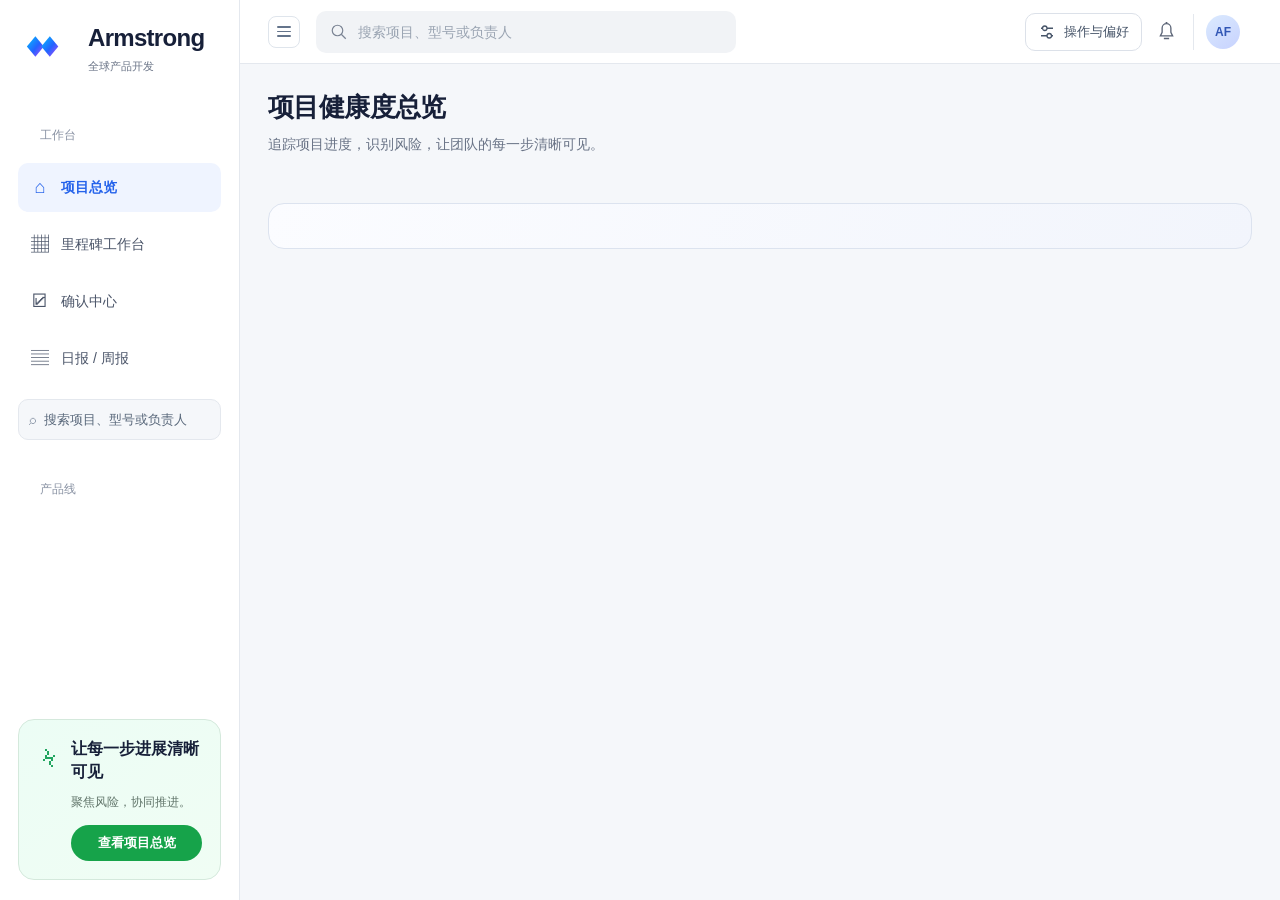
==== commit 9d7ce41f: "Match_overview_footer_to_approved_health_snapshot_layout" ====
--- a/app.html
+++ b/app.html
@@ -1751,7 +1751,7 @@
 <link rel="stylesheet" href="dashboard-polish.css?v=20261124-unified-title">
 <link rel="stylesheet" href="portfolio-layout.css?v=20261124-grid1">
 <link rel="stylesheet" href="design-system.css?v=20261124-sidebar-actions">
-<link rel="stylesheet" href="nimblify-system.css?v=20261124-topbar-actions">
+<link rel="stylesheet" href="nimblify-system.css?v=20261124-health-snapshot">
 </head>
 <body class="dashboard5-theme d6-style readonly-dashboard">
 <script type="application/json" id="teamBootstrap"><!--ARMSTRONG_BOOTSTRAP--></script>
@@ -1776,6 +1776,21 @@
   var requestedLang=new URLSearchParams(location.search).get('lang');
   var lang=requestedLang==='en'||requestedLang==='zh'?requestedLang:(readDashboardPreference('foil_dashboard_language')||'zh');
   var en={
+    '项目健康总览':'Project Health Snapshot',
+    '清晰的进展，':'Clear progress,',
+    '来自每一天的更新。':'built on daily updates.',
+    '当前筛选范围的项目分布':'Project distribution in the current selection',
+    '正常推进':'On track',
+    '正常 / 已完成':'On track / completed',
+    '延误 / 风险':'Delayed / at risk',
+    '等待推进':'Awaiting progress',
+    '未开始 / 其他':'Not started / other',
+    '清晰的进展，来自每一天的更新。':'Clear progress starts with daily updates.',
+    '查看全部项目':'View all projects',
+    '进行中或已完成的项目':'Projects in progress or completed',
+    '已延误或阻塞的项目':'Delayed or blocked projects',
+    '待确认、待图档、待排期或暂停的项目':'Projects awaiting confirmation, drawings or scheduling, or on hold',
+    '尚未开始或未归类的项目':'Projects not started or not yet classified',
     '操作与偏好':'Actions & preferences',
     '全局项目概况':'Workspace snapshot',
     '全部数据 · 不受搜索筛选影响':'All data · independent of search and filters',
@@ -2133,7 +2148,7 @@
   </section>
   <div class="toolbar workspace-toolbar"><div class="tabs"><button class="tab active" data-view="overview" data-i18n-zh="项目总览" data-i18n-en="Project Overview" onclick="setView('overview')">项目总览</button><button class="tab" data-view="matrix" data-i18n-zh="里程碑工作台" data-i18n-en="Milestone Workspace" onclick="setView('matrix')">里程碑工作台</button><button class="tab" data-view="confirmations" data-i18n-zh="确认中心" data-i18n-en="Confirmation Center" onclick="setView('confirmations')">确认中心</button><button class="tab" data-view="reports" onclick="setView('reports')">日报 / 周报</button></div><div class="workspace-filters" id="workspaceFilters"><div class="priority-controls" id="priorityControls"><div class="workspace-filter-field"><label for="businessFilter">事业部</label><select id="businessFilter"></select></div><div class="workspace-filter-field"><label for="seriesStatusFilter">状态</label><select id="seriesStatusFilter"></select></div><div class="workspace-filter-field"><label for="priorityFilter">优先级</label><select id="priorityFilter"></select></div><div class="workspace-filter-field"><label for="prioritySort">排序方式</label><select id="prioritySort"></select></div><button class="btn workspace-reset" id="workspaceReset" type="button">清除筛选</button></div></div></div>
   <section class="executive-focus" id="executiveFocus"></section>
-  <section class="global-snapshot" id="globalSnapshot"><div class="snapshot-caption"><h2 data-i18n-zh="全局项目概况" data-i18n-en="Workspace snapshot">全局项目概况</h2><span data-i18n-zh="全部数据 · 不受搜索筛选影响" data-i18n-en="All data · independent of search and filters">全部数据 · 不受搜索筛选影响</span></div><section class="stats" id="stats"></section></section>
+  <section class="health-snapshot" id="globalSnapshot" aria-label="项目健康总览"></section>
   <main id="main"></main>
   <div id="confirmationLoadSummary"></div>
 </div>
@@ -2901,7 +2916,6 @@
       [pending.length,'等待确认中','waiting','warn',waits.length?d6MetricText('最长等待 {count} 天',{count:Math.max.apply(null,waits)}):t(pending.length?'暂无有效等待日期':'当前没有等待确认的事项。')],
       [risk,'延误或阻塞','blocked','danger',d6MetricText('{count} 个型号延误或阻塞',{count:models.filter(function(m){return isRisk(m.status);}).length})]
     ];
-    document.getElementById('stats').innerHTML=metrics.map(function(metric){return overviewMetric.apply(null,metric);}).join('');
     var pendingBadge=document.getElementById('pendingBadge');pendingBadge.hidden=!pending.length;pendingBadge.textContent=pending.length;
     document.getElementById('d6Headline').textContent=d6MetricText('{active} 个系列未完成 · {pending} 项待确认 · {risk} 个系列延误或阻塞',{active:active,pending:pending.length,risk:risk});
   };
@@ -2981,6 +2995,24 @@
     document.getElementById('businessFilter').dispatchEvent(new Event('change'));
   };
   window.setPortfolioLayout=function(layout){portfolioLayout=layout==='list'?'list':'grid';renderExecutiveFocus();reapplyLang();};
+  function portfolioSnapshotHtml(items){
+    var groups={good:0,risk:0,waiting:0,idle:0};
+    items.forEach(function(item){
+      if(['进行中','已完成'].includes(item.status))groups.good++;
+      else if(['已延误','阻塞'].includes(item.status))groups.risk++;
+      else if(['待确认','待签署','待图档','待排期','暂停','资料准备中'].includes(item.status))groups.waiting++;
+      else groups.idle++;
+    });
+    var stats=[
+      ['good','✓',items.some(function(x){return x.status==='已完成';})?'正常 / 已完成':'正常推进','进行中或已完成的项目'],
+      ['risk','!', '延误 / 风险','已延误或阻塞的项目'],
+      ['waiting','◷','等待推进','待确认、待图档、待排期或暂停的项目'],
+      ['idle','•',items.some(function(x){return !['进行中','已完成','已延误','阻塞','待确认','待签署','待图档','待排期','暂停','资料准备中','未开始'].includes(x.status);})?'未开始 / 其他':'未开始','尚未开始或未归类的项目']
+    ];
+    return '<div class="health-snapshot-title"><svg viewBox="0 0 30 32" fill="currentColor" aria-hidden="true"><rect x="2" y="19" width="6" height="11" rx="1" opacity=".65"/><rect x="12" y="11" width="6" height="19" rx="1" opacity=".8"/><rect x="22" y="2" width="6" height="28" rx="1"/></svg><div><h2>'+esc(t('项目健康总览'))+'</h2><p>'+esc(t('当前筛选范围的项目分布'))+'</p></div></div>'+stats.map(function(stat){
+      return '<div class="health-snapshot-metric '+stat[0]+'" title="'+esc(t(stat[3]))+'"><span class="health-metric-icon" aria-hidden="true">'+stat[1]+'</span><strong>'+groups[stat[0]]+'</strong><span class="health-metric-label">'+esc(t(stat[2]))+'</span></div>';
+    }).join('')+'<div class="health-snapshot-end"><p><span>'+esc(t('清晰的进展，'))+'</span><span>'+esc(t('来自每一天的更新。'))+'</span></p><button type="button" onclick="document.getElementById(\'workspaceReset\').click();window.scrollTo(0,0)">'+esc(t('查看全部项目'))+'</button></div>';
+  }
   function portfolioDateLabel(value){
     var day=calendarDay(value),today=calendarDay(localDateString());
     if(day===null)return t('尚无更新日期');
@@ -3022,6 +3054,7 @@
     }).join('');
     document.getElementById('executiveFocus').innerHTML='<section class="portfolio-board"><div class="portfolio-controls"><div class="portfolio-tabs" role="group" aria-label="'+esc(t('状态'))+'">'+tabs+'</div><div class="portfolio-view-controls"><span>'+items.length+' '+esc(t('个项目'))+'</span><button type="button" aria-pressed="'+(portfolioLayout==='grid')+'" '+dashboardAction('setPortfolioLayout',['grid'])+'>'+esc(t('网格'))+'</button><button type="button" aria-pressed="'+(portfolioLayout==='list')+'" '+dashboardAction('setPortfolioLayout',['list'])+'>'+esc(t('列表'))+'</button></div></div><div class="portfolio-project-grid '+(portfolioLayout==='list'?'is-list':'')+'">'+(cards||'<p class="portfolio-empty">'+esc(t('没有符合筛选条件的项目，请调整筛选。'))+'</p>')+'</div></section>';
     document.getElementById('confirmationLoadSummary').innerHTML='';
+    document.getElementById('globalSnapshot').innerHTML=portfolioSnapshotHtml(items);
   };
   function sampleOverviewGroups(){
     var groups=new Map(),input=document.getElementById('search'),q=input?input.value.trim().toLowerCase():'';
@@ -3836,7 +3869,6 @@
     var overview=view==='overview'||view==='matrix';
     document.getElementById('priorityControls').hidden=!overview;
     document.getElementById('workspaceFilters').hidden=view!=='overview';
-    document.getElementById('stats').hidden=view!=='overview';
     document.getElementById('globalSnapshot').hidden=view!=='overview';
     var focusEl=document.getElementById('executiveFocus');
     if(focusEl)focusEl.hidden=view!=='overview';
--- a/nimblify-system.css
+++ b/nimblify-system.css
@@ -425,3 +425,40 @@
 body.dashboard5-theme.d6-style.presentation-mode .workspace-account>:not(.topbar-actions){display:none!important}
 body.dashboard5-theme.d6-style.presentation-mode .workspace-account{display:flex;margin:0;gap:0}
 body.dashboard5-theme.d6-style.presentation-mode .topbar-actions[open]>.dashboard-utility{right:0!important}
+
+/* Overview footer matches the approved reference, using the filtered cards.
+   Global counts belong to the confirmation center rather than this footer. */
+body.dashboard5-theme.d6-style .health-snapshot{display:grid;grid-template-columns:1.65fr repeat(4,minmax(0,.9fr)) 1.5fr;align-items:center;gap:0;margin:20px 0 28px;padding:22px 20px;border:1px solid #dce3ef;border-radius:16px;background:linear-gradient(110deg,#fbfcff,#f2f5fc);box-shadow:none;min-width:0}
+body.dashboard5-theme.d6-style .health-snapshot-title{display:flex;align-items:center;gap:12px;padding-right:18px;min-width:0}
+body.dashboard5-theme.d6-style .health-snapshot-title>svg{width:27px;height:32px;flex-shrink:0;color:#4c82ed}
+body.dashboard5-theme.d6-style .health-snapshot-title h2{margin:0;font:600 16px/1.4 var(--brand-body);color:#172039}
+body.dashboard5-theme.d6-style .health-snapshot-title p{margin:5px 0 0;font-size:12px;color:#697386;line-height:1.5}
+body.dashboard5-theme.d6-style .health-snapshot-metric{display:grid;grid-template-columns:24px minmax(0,1fr);align-items:center;gap:3px 9px;border-left:1px solid #dfe5f0;padding:0 16px;min-width:0}
+body.dashboard5-theme.d6-style .health-metric-icon{display:grid;place-items:center;width:22px;height:22px;border-radius:50%;color:#fff;background:#16a34a;font-size:14px;font-weight:600;line-height:1}
+body.dashboard5-theme.d6-style .health-snapshot-metric.risk .health-metric-icon{background:#e6a000}
+body.dashboard5-theme.d6-style .health-snapshot-metric.waiting .health-metric-icon{background:#2563eb}
+body.dashboard5-theme.d6-style .health-snapshot-metric.idle .health-metric-icon{background:#9ca3af}
+body.dashboard5-theme.d6-style .health-snapshot-metric strong{margin:0;font:650 25px/1.2 var(--brand-body);color:#172039;font-variant-numeric:tabular-nums}
+body.dashboard5-theme.d6-style .health-metric-label{grid-column:2;font-size:12px;color:#697386;line-height:1.5;overflow-wrap:anywhere}
+body.dashboard5-theme.d6-style .health-snapshot-end{border-left:1px solid #dfe5f0;padding-left:20px;min-width:0}
+body.dashboard5-theme.d6-style .health-snapshot-end p{margin:0;font-size:13px;color:#556177;line-height:1.5;max-width:170px}
+body.dashboard5-theme.d6-style .health-snapshot-end p>span{display:block}
+body.dashboard5-theme.d6-style .health-snapshot-end button{display:block;margin:7px 0 0;padding:0;border:0;background:transparent;color:#2563eb;font-size:13px;line-height:1.5;text-align:left;cursor:pointer}
+body.dashboard5-theme.d6-style .health-snapshot-end button:hover{text-decoration:underline}
+@media(max-width:1400px){
+ body.dashboard5-theme.d6-style .health-snapshot{grid-template-columns:1.6fr repeat(4,minmax(0,1fr));row-gap:16px}
+ body.dashboard5-theme.d6-style .health-snapshot-metric{padding-inline:12px}
+ body.dashboard5-theme.d6-style .health-snapshot-end{grid-column:1/-1;display:flex;align-items:center;justify-content:flex-end;gap:16px;border-left:0;border-top:1px solid #dfe5f0;padding:12px 0 0}
+ body.dashboard5-theme.d6-style .health-snapshot-end p{max-width:none}
+ body.dashboard5-theme.d6-style .health-snapshot-end button{margin:0}
+}
+@media(max-width:900px){
+ body.dashboard5-theme.d6-style .health-snapshot{grid-template-columns:repeat(4,minmax(0,1fr));gap:20px;padding:20px}
+ body.dashboard5-theme.d6-style .health-snapshot-title{grid-column:1/-1;padding:0}
+ body.dashboard5-theme.d6-style .health-snapshot-metric{border:0;padding:0}
+}
+@media(max-width:540px){
+ body.dashboard5-theme.d6-style .health-snapshot{grid-template-columns:repeat(2,minmax(0,1fr));gap:20px;padding:20px}
+ body.dashboard5-theme.d6-style .health-snapshot-end{display:block;padding-top:16px}
+ body.dashboard5-theme.d6-style .health-snapshot-end button{margin-top:7px}
+}
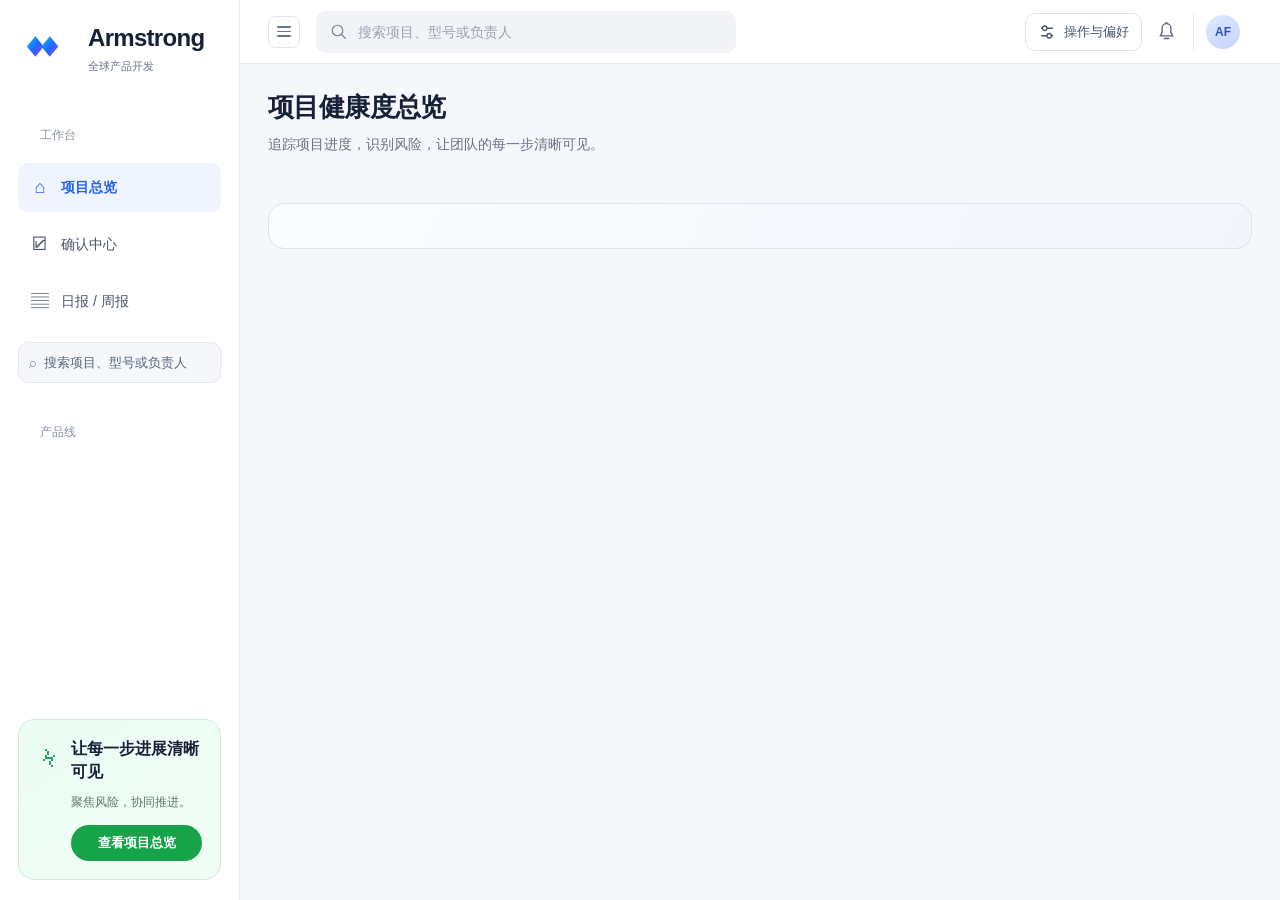
==== commit 81d0f0d6: "Remove_standalone_milestone_navigation" ====
--- a/app.html
+++ b/app.html
@@ -2127,7 +2127,6 @@
   <nav class="sidebar-nav">
     <span class="nav-section" data-i18n-zh="工作台" data-i18n-en="WORKSPACE">工作台</span>
     <button class="sidebar-link active" data-workspace-view="overview" onclick="setView('overview')"><i>⌂</i><span data-i18n-zh="项目总览" data-i18n-en="Project Overview">项目总览</span></button>
-    <button class="sidebar-link" data-workspace-view="matrix" onclick="setView('matrix')"><i>▦</i><span data-i18n-zh="里程碑工作台" data-i18n-en="Milestone Workspace">里程碑工作台</span></button>
     <button class="sidebar-link" data-workspace-view="confirmations" onclick="setView('confirmations')"><i>☑</i><span data-i18n-zh="确认中心" data-i18n-en="Confirmation Center">确认中心</span></button>
     <button class="sidebar-link" data-workspace-view="reports" onclick="setView('reports')"><i>▤</i><span>日报 / 周报</span></button><div class="sidebar-search"><span>⌕</span><input id="sidebarSearch" type="search" placeholder="搜索项目、型号或负责人" data-placeholder-zh="搜索项目、型号或负责人" data-placeholder-en="Search projects, models or owners" oninput="renderSidebarProjects()"></div>
     <span class="nav-section project-nav-head"><span data-i18n-zh="产品线" data-i18n-en="PRODUCT LINES">产品线</span></span>
@@ -2146,7 +2145,7 @@
   </header>
   <script>(function(){var b=document.getElementById('modeSwitch'),t=window.dashboardText;if(TEAM.role==='viewer'){b.hidden=true;return;}if(window.DASHBOARD_PM_MODE){b.textContent=t('返回只读看板');b.onclick=function(){switchDashboardMode(false);};}else{b.textContent=t('进入 PM 维护');b.onclick=function(){switchDashboardMode(true);};}})();</script>
   </section>
-  <div class="toolbar workspace-toolbar"><div class="tabs"><button class="tab active" data-view="overview" data-i18n-zh="项目总览" data-i18n-en="Project Overview" onclick="setView('overview')">项目总览</button><button class="tab" data-view="matrix" data-i18n-zh="里程碑工作台" data-i18n-en="Milestone Workspace" onclick="setView('matrix')">里程碑工作台</button><button class="tab" data-view="confirmations" data-i18n-zh="确认中心" data-i18n-en="Confirmation Center" onclick="setView('confirmations')">确认中心</button><button class="tab" data-view="reports" onclick="setView('reports')">日报 / 周报</button></div><div class="workspace-filters" id="workspaceFilters"><div class="priority-controls" id="priorityControls"><div class="workspace-filter-field"><label for="businessFilter">事业部</label><select id="businessFilter"></select></div><div class="workspace-filter-field"><label for="seriesStatusFilter">状态</label><select id="seriesStatusFilter"></select></div><div class="workspace-filter-field"><label for="priorityFilter">优先级</label><select id="priorityFilter"></select></div><div class="workspace-filter-field"><label for="prioritySort">排序方式</label><select id="prioritySort"></select></div><button class="btn workspace-reset" id="workspaceReset" type="button">清除筛选</button></div></div></div>
+  <div class="toolbar workspace-toolbar"><div class="tabs"><button class="tab active" data-view="overview" data-i18n-zh="项目总览" data-i18n-en="Project Overview" onclick="setView('overview')">项目总览</button><button class="tab" data-view="confirmations" data-i18n-zh="确认中心" data-i18n-en="Confirmation Center" onclick="setView('confirmations')">确认中心</button><button class="tab" data-view="reports" onclick="setView('reports')">日报 / 周报</button></div><div class="workspace-filters" id="workspaceFilters"><div class="priority-controls" id="priorityControls"><div class="workspace-filter-field"><label for="businessFilter">事业部</label><select id="businessFilter"></select></div><div class="workspace-filter-field"><label for="seriesStatusFilter">状态</label><select id="seriesStatusFilter"></select></div><div class="workspace-filter-field"><label for="priorityFilter">优先级</label><select id="priorityFilter"></select></div><div class="workspace-filter-field"><label for="prioritySort">排序方式</label><select id="prioritySort"></select></div><button class="btn workspace-reset" id="workspaceReset" type="button">清除筛选</button></div></div></div>
   <section class="executive-focus" id="executiveFocus"></section>
   <section class="health-snapshot" id="globalSnapshot" aria-label="项目健康总览"></section>
   <main id="main"></main>
@@ -2876,7 +2875,7 @@
   }
   window.applyDashboardFilter=function(filter){
     setWorkspaceFilter(statusSelect,'');
-    dashboardFilter=filter||'all';gateApproverFilter='';gateSeriesFilter='';view=dashboardFilter==='models'?'matrix':dashboardFilter==='waiting'?'confirmations':'overview';syncOverviewTabs();render();
+    dashboardFilter=filter||'all';gateApproverFilter='';gateSeriesFilter='';view=dashboardFilter==='waiting'?'confirmations':'overview';syncOverviewTabs();render();
     if(dashboardFilter==='waiting')setTimeout(function(){var target=document.getElementById('gateBoard');if(target)target.scrollIntoView({behavior:'smooth',block:'start'});},60);
     else setTimeout(function(){var target=document.querySelector('.overview-panel,.matrix');if(target)target.scrollIntoView({behavior:'smooth',block:'start'});},60);
   };
@@ -3841,6 +3840,7 @@
     }
   }
   window.setView=function(v){
+    if(v==='matrix')v='overview'; // Retired standalone route; milestone history remains in project details.
     view=v;dashboardFilter='all';gateApproverFilter='';gateSeriesFilter='';syncOverviewTabs();render();
     window.scrollTo(0,0);
   };
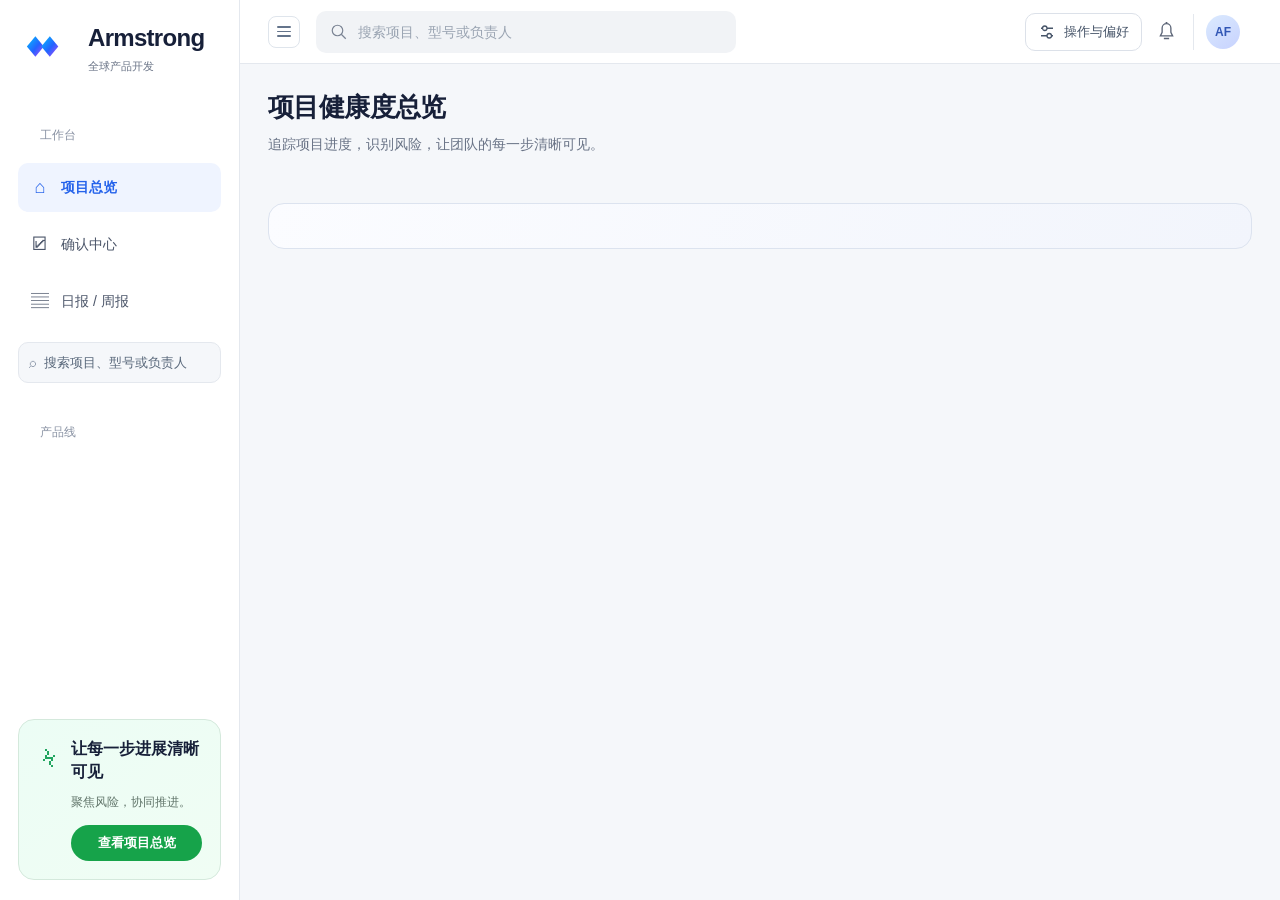
==== commit d68a5290: "Fix_card_alignment_and_readability" ====
--- a/app.html
+++ b/app.html
@@ -1751,7 +1751,7 @@
 <link rel="stylesheet" href="dashboard-polish.css?v=20261124-unified-title">
 <link rel="stylesheet" href="portfolio-layout.css?v=20261124-grid1">
 <link rel="stylesheet" href="design-system.css?v=20261124-sidebar-actions">
-<link rel="stylesheet" href="nimblify-system.css?v=20261124-health-snapshot">
+<link rel="stylesheet" href="nimblify-system.css?v=20261124-card-readability">
 </head>
 <body class="dashboard5-theme d6-style readonly-dashboard">
 <script type="application/json" id="teamBootstrap"><!--ARMSTRONG_BOOTSTRAP--></script>
--- a/nimblify-system.css
+++ b/nimblify-system.css
@@ -426,6 +426,23 @@
 body.dashboard5-theme.d6-style.presentation-mode .workspace-account{display:flex;margin:0;gap:0}
 body.dashboard5-theme.d6-style.presentation-mode .topbar-actions[open]>.dashboard-utility{right:0!important}
 
+/* Explicit card geometry isolates legacy .warning margin/font rules.
+   Hover uses elevation only, keeping all row edges on the same baseline. */
+body.dashboard5-theme.d6-style .portfolio-project{
+ box-sizing:border-box;margin:0;align-self:stretch;font:14px/1.5 var(--brand-body);
+ height:264px!important;min-height:264px;grid-template-rows:24px 66px 30px 6px 40px 24px;
+ transform:none!important;
+}
+body.dashboard5-theme.d6-style .portfolio-project-name{font-size:16px;line-height:1.4;font-weight:600;letter-spacing:normal}
+body.dashboard5-theme.d6-style .portfolio-project-subtitle,
+body.dashboard5-theme.d6-style .portfolio-project-meta,
+body.dashboard5-theme.d6-style .portfolio-updated{font-size:13px;line-height:1.5;color:#586579}
+body.dashboard5-theme.d6-style .portfolio-project .portfolio-status{font-size:13px}
+body.dashboard5-theme.d6-style .portfolio-updated .priority-tag{font-size:12px}
+body.dashboard5-theme.d6-style :is(.gate-table,.variant-table,.series-schedule-table,.sample-table) td{font-size:14px;line-height:1.6}
+body.dashboard5-theme.d6-style :is(.gate-table,.variant-table,.series-schedule-table,.sample-table) th{font-size:13px;font-weight:600}
+body.dashboard5-theme.d6-style :is(.report-form,.report-section){font-size:14px;line-height:1.6}
+
 /* Overview footer matches the approved reference, using the filtered cards.
    Global counts belong to the confirmation center rather than this footer. */
 body.dashboard5-theme.d6-style .health-snapshot{display:grid;grid-template-columns:1.65fr repeat(4,minmax(0,.9fr)) 1.5fr;align-items:center;gap:0;margin:20px 0 28px;padding:22px 20px;border:1px solid #dce3ef;border-radius:16px;background:linear-gradient(110deg,#fbfcff,#f2f5fc);box-shadow:none;min-width:0}
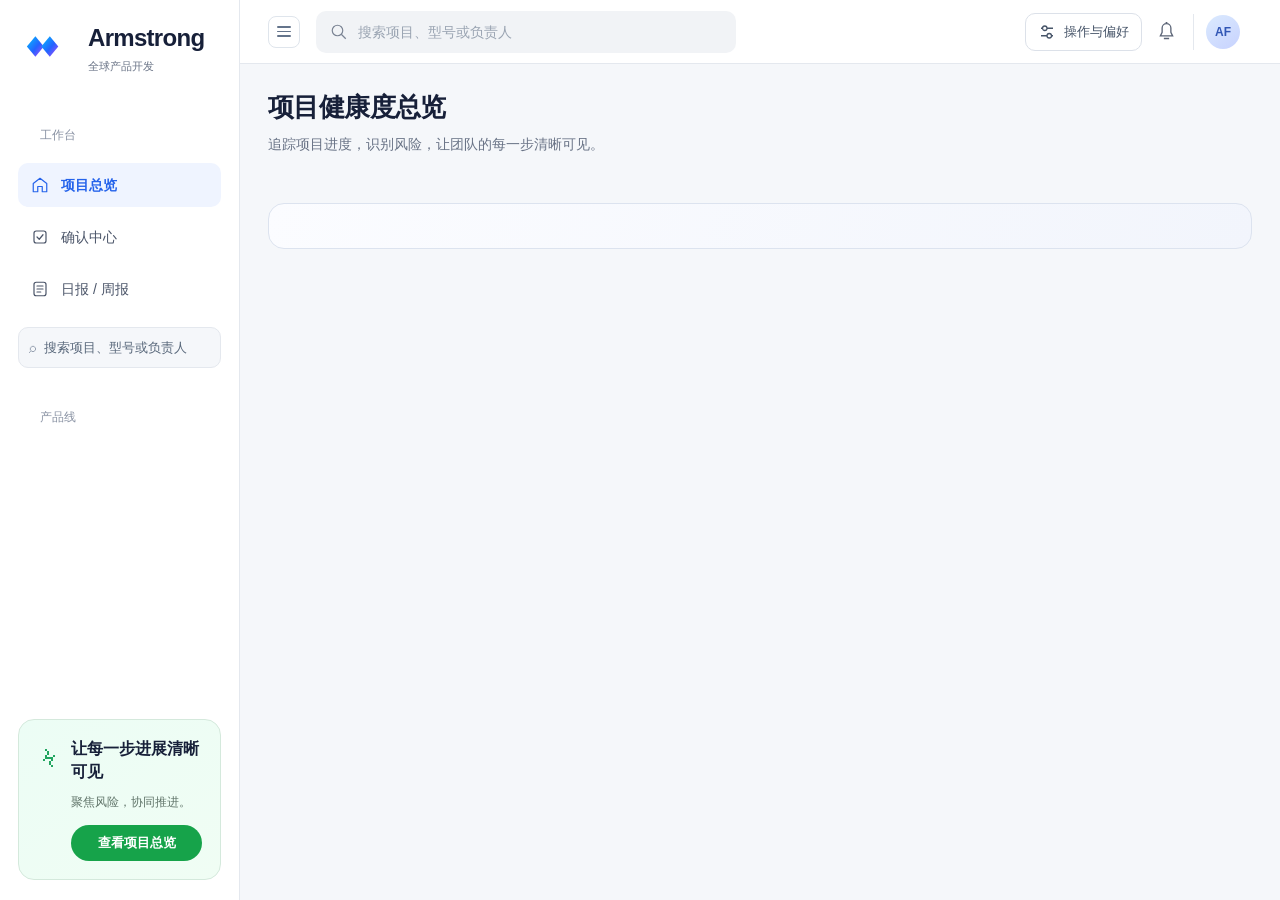
==== commit d243f491: "Unify_sidebar_typography_and_line_icons" ====
--- a/app.html
+++ b/app.html
@@ -1751,7 +1751,7 @@
 <link rel="stylesheet" href="dashboard-polish.css?v=20261124-unified-title">
 <link rel="stylesheet" href="portfolio-layout.css?v=20261124-grid1">
 <link rel="stylesheet" href="design-system.css?v=20261124-sidebar-actions">
-<link rel="stylesheet" href="nimblify-system.css?v=20261124-card-readability">
+<link rel="stylesheet" href="nimblify-system.css?v=20261124-sidebar-unified">
 </head>
 <body class="dashboard5-theme d6-style readonly-dashboard">
 <script type="application/json" id="teamBootstrap"><!--ARMSTRONG_BOOTSTRAP--></script>
@@ -2126,9 +2126,9 @@
   <div class="sidebar-brand"><span class="brand-mark"><svg viewBox="0 0 40 40" aria-hidden="true"><defs><linearGradient id="armstrongBrand" x2="1" y2="1"><stop stop-color="#00c2ff"/><stop offset=".55" stop-color="#2463ff"/><stop offset="1" stop-color="#b249ff"/></linearGradient></defs><path d="m1 17 10-12 10 12-10 12Z" fill="url(#armstrongBrand)"/><path d="m18 17 10-12 10 12-10 12Z" fill="url(#armstrongBrand)"/></svg></span><div><b>Armstrong</b><small data-i18n-zh="全球产品开发" data-i18n-en="Global Product Development">全球产品开发</small></div></div>
   <nav class="sidebar-nav">
     <span class="nav-section" data-i18n-zh="工作台" data-i18n-en="WORKSPACE">工作台</span>
-    <button class="sidebar-link active" data-workspace-view="overview" onclick="setView('overview')"><i>⌂</i><span data-i18n-zh="项目总览" data-i18n-en="Project Overview">项目总览</span></button>
-    <button class="sidebar-link" data-workspace-view="confirmations" onclick="setView('confirmations')"><i>☑</i><span data-i18n-zh="确认中心" data-i18n-en="Confirmation Center">确认中心</span></button>
-    <button class="sidebar-link" data-workspace-view="reports" onclick="setView('reports')"><i>▤</i><span>日报 / 周报</span></button><div class="sidebar-search"><span>⌕</span><input id="sidebarSearch" type="search" placeholder="搜索项目、型号或负责人" data-placeholder-zh="搜索项目、型号或负责人" data-placeholder-en="Search projects, models or owners" oninput="renderSidebarProjects()"></div>
+    <button class="sidebar-link active" data-workspace-view="overview" onclick="setView('overview')"><i aria-hidden="true"><svg viewBox="0 0 24 24"><path d="m3 10 9-7 9 7v11h-6v-7H9v7H3V10Z"/></svg></i><span data-i18n-zh="项目总览" data-i18n-en="Project Overview">项目总览</span></button>
+    <button class="sidebar-link" data-workspace-view="confirmations" onclick="setView('confirmations')"><i aria-hidden="true"><svg viewBox="0 0 24 24"><rect x="4" y="4" width="16" height="16" rx="3"/><path d="m8 12 3 3 5-6"/></svg></i><span data-i18n-zh="确认中心" data-i18n-en="Confirmation Center">确认中心</span></button>
+    <button class="sidebar-link" data-workspace-view="reports" onclick="setView('reports')"><i aria-hidden="true"><svg viewBox="0 0 24 24"><rect x="4" y="3" width="16" height="18" rx="3"/><path d="M8 8h8M8 12h8M8 16h5"/></svg></i><span>日报 / 周报</span></button><div class="sidebar-search"><span>⌕</span><input id="sidebarSearch" type="search" placeholder="搜索项目、型号或负责人" data-placeholder-zh="搜索项目、型号或负责人" data-placeholder-en="Search projects, models or owners" oninput="renderSidebarProjects()"></div>
     <span class="nav-section project-nav-head"><span data-i18n-zh="产品线" data-i18n-en="PRODUCT LINES">产品线</span></span>
     <div class="sidebar-projects" id="sidebarProjects"></div>
   </nav>
@@ -2607,9 +2607,9 @@
   }
   var creatingProjectLine='hydrofoil';
   var BUSINESS_LINES=[
-    {id:'hydrofoil',name:'板翼事业部',en:'Foils & Boards',icon:'◉'},
-    {id:'boardwing',name:'风筝事业部',en:'Wings',icon:'◒'},
-    {id:'accessories',name:'配件事业部',en:'Accessories',icon:'⚙'}
+    {id:'hydrofoil',name:'板翼事业部',en:'Foils & Boards',icon:'<svg viewBox="0 0 24 24" aria-hidden="true"><path d="M3 7h18M12 7v10M6 17h12M8 21h8"/></svg>'},
+    {id:'boardwing',name:'风筝事业部',en:'Wings',icon:'<svg viewBox="0 0 24 24" aria-hidden="true"><path d="m12 3 9 6-9 10L3 9l9-6Zm0 0v16M3 9h18M12 19l2 3"/></svg>'},
+    {id:'accessories',name:'配件事业部',en:'Accessories',icon:'<svg viewBox="0 0 24 24" aria-hidden="true"><path d="m12 3 9 5v9l-9 5-9-5V8l9-5ZM3 8l9 5 9-5M12 13v9M7.5 5.5l9 5"/></svg>'}
   ];
   function businessLineMatches(groupId,lineId){return groupId==='boardwing'?(lineId==='surfboard'||lineId==='kite'):groupId===lineId;}
   var sidebarGroupState={hydrofoil:true,boardwing:true,accessories:true};
--- a/nimblify-system.css
+++ b/nimblify-system.css
@@ -27,7 +27,17 @@
 body.dashboard5-theme.d6-style .sidebar-search{background:#f5f7fa;border:1px solid var(--ds-line);padding:9px 10px;margin:8px 0 4px;border-radius:10px}
 body.dashboard5-theme.d6-style .sidebar-search input{font-size:13px}
 body.dashboard5-theme.d6-style .business-toggle{border-radius:10px;padding:10px 8px;font-size:14px;color:#4b5569}
-body.dashboard5-theme.d6-style .business-label b{font-size:14px;font-weight:600}
+body.dashboard5-theme.d6-style .business-label b{font-size:14px;font-weight:500}
+/* Sidebar sections share typography and icon stroke; product status stays separate. */
+body.dashboard5-theme.d6-style .app-sidebar :is(.sidebar-link>span,.business-label b){font-family:var(--brand-body)!important;font-size:14px!important;font-weight:500;line-height:1.5;letter-spacing:normal;color:#4b5569}
+body.dashboard5-theme.d6-style .app-sidebar .sidebar-link.active>span{color:var(--ds-blue);font-weight:600}
+body.dashboard5-theme.d6-style .app-sidebar .business-toggle{grid-template-columns:20px minmax(0,1fr) 12px 8px;gap:11px;min-height:44px;padding:11px 12px;color:#4b5569}
+body.dashboard5-theme.d6-style .business-toggle>:is(.line-icon,.business-label,.chevron,.signal){grid-row:1}
+body.dashboard5-theme.d6-style .business-toggle .line-icon{grid-column:1;display:grid;place-items:center;width:20px;height:20px;color:inherit}
+body.dashboard5-theme.d6-style .business-toggle .business-label{grid-column:2}
+body.dashboard5-theme.d6-style .business-toggle .chevron{grid-column:3;font-size:8px;color:#94a3b8}
+body.dashboard5-theme.d6-style .business-toggle>.signal{grid-column:4}
+body.dashboard5-theme.d6-style .app-sidebar :is(.sidebar-link>i,.business-toggle .line-icon)>svg{width:18px;height:18px;fill:none;stroke:currentColor;stroke-width:1.6;stroke-linecap:round;stroke-linejoin:round}
 body.dashboard5-theme.d6-style .business-children .sidebar-link{padding:8px 6px;min-height:38px}
 body.dashboard5-theme.d6-style .business-children .sidebar-link span{font-size:13px;line-height:1.5}
 body.dashboard5-theme.d6-style .sidebar-project-row{display:block;position:relative;min-width:0}
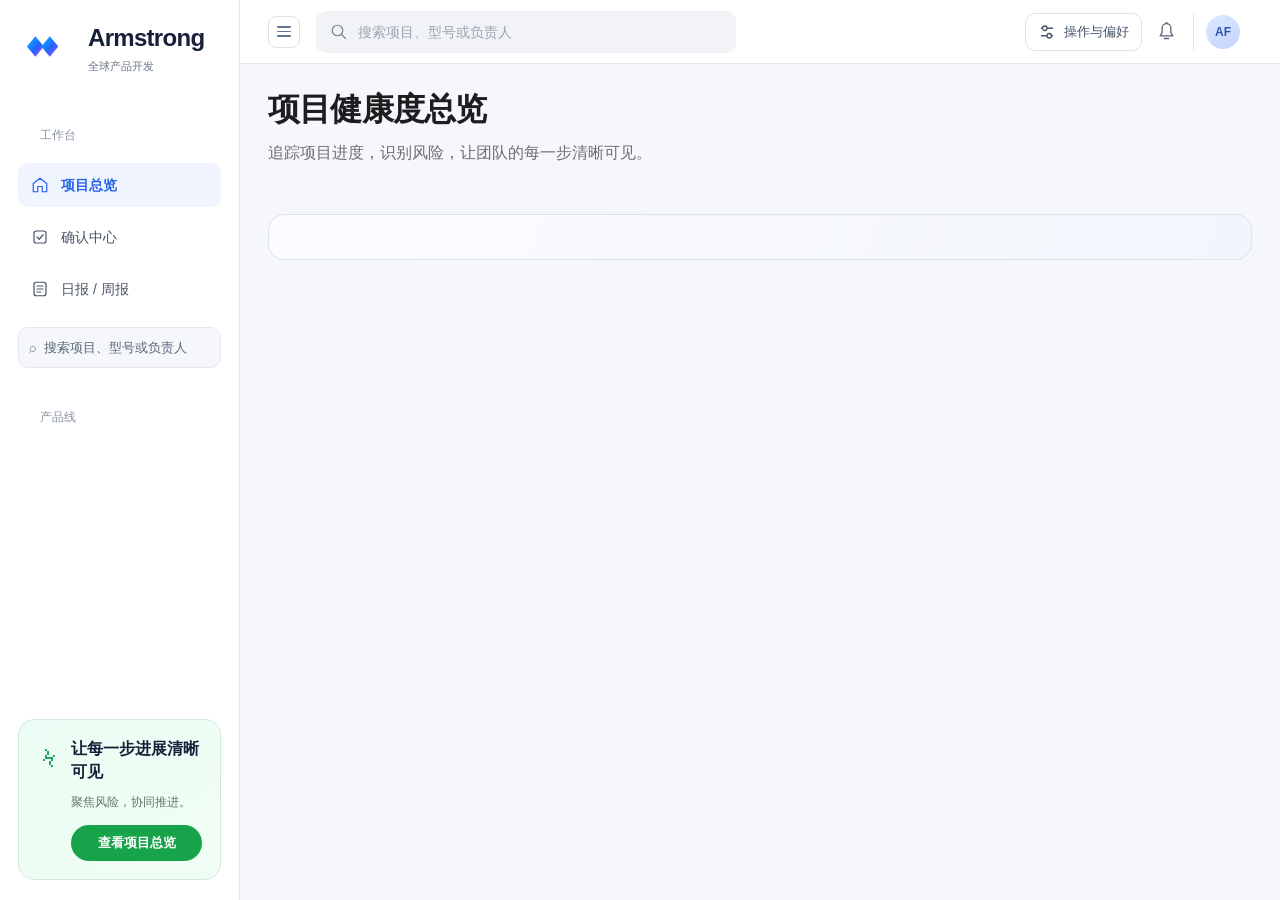
==== commit 2d8ca6f1: "Unify_page_heading_hierarchy" ====
--- a/app.html
+++ b/app.html
@@ -1751,7 +1751,7 @@
 <link rel="stylesheet" href="dashboard-polish.css?v=20261124-unified-title">
 <link rel="stylesheet" href="portfolio-layout.css?v=20261124-grid1">
 <link rel="stylesheet" href="design-system.css?v=20261124-sidebar-actions">
-<link rel="stylesheet" href="nimblify-system.css?v=20261124-sidebar-unified">
+<link rel="stylesheet" href="nimblify-system.css?v=20261124-heading-system">
 </head>
 <body class="dashboard5-theme d6-style readonly-dashboard">
 <script type="application/json" id="teamBootstrap"><!--ARMSTRONG_BOOTSTRAP--></script>
@@ -3753,7 +3753,7 @@
   }
   function reportsHtml(){
     var sections=['已完成','延误或阻塞','等待确认中','正在推进'],data=reportData();
-    return '<section class="panel report-panel workspace-section"><div class="panel-head workspace-section-head"><div><h2>日报 / 周报</h2><p>按计划、提交或更新时间列出范围内的记录。状态以当前看板为准。</p><p data-i18n-zh="已完成事项按实际完成日期收录。" data-i18n-en="Completed milestones are listed by actual completion date.">已完成事项按实际完成日期收录。</p></div></div>'+
+    return '<section class="panel report-panel workspace-section"><div class="panel-head workspace-section-head"><div><h2 data-i18n-zh="汇总范围" data-i18n-en="Report scope">汇总范围</h2><p>按计划、提交或更新时间列出范围内的记录。状态以当前看板为准。</p><p data-i18n-zh="已完成事项按实际完成日期收录。" data-i18n-en="Completed milestones are listed by actual completion date.">已完成事项按实际完成日期收录。</p></div></div>'+
       '<form id="reportForm" class="report-form"><button type="button" class="btn" data-period="day" aria-pressed="'+(reportPeriod==='day')+'">今日日报</button>'+
       '<button type="button" class="btn" data-period="week" aria-pressed="'+(reportPeriod==='week')+'">本周周报</button>'+
       '<label>开始日期<input type="date" name="start" max="'+reportEnd+'" value="'+reportStart+'" required></label>'+
--- a/nimblify-system.css
+++ b/nimblify-system.css
@@ -453,6 +453,29 @@
 body.dashboard5-theme.d6-style :is(.gate-table,.variant-table,.series-schedule-table,.sample-table) th{font-size:13px;font-weight:600}
 body.dashboard5-theme.d6-style :is(.report-form,.report-section){font-size:14px;line-height:1.6}
 
+/* Shared editorial hierarchy with native system typography. */
+body.dashboard5-theme.d6-style{
+ --heading-font:system-ui,-apple-system,BlinkMacSystemFont,"Segoe UI","PingFang SC","Microsoft YaHei",sans-serif;
+ --heading-ink:#1d1d1f;--heading-secondary:#6e6e73;
+}
+body.dashboard5-theme.d6-style:not(.presentation-mode) #workspaceTitle{
+ font:600 32px/1.2 var(--heading-font);letter-spacing:-.025em;color:var(--heading-ink);margin:0;
+}
+body.dashboard5-theme.d6-style #workspaceSubtitle{
+ font:400 16px/1.6 var(--heading-font);letter-spacing:normal;color:var(--heading-secondary);margin:12px 0 0;max-width:60ch;
+}
+body.dashboard5-theme.d6-style :is(#main .workspace-section-head h2,#main .gate-board-head h2,#main .confirmation-load-head h2,#main .confirm-people-intro h2,.confirm-summary-heading h2){
+ font:600 20px/1.35 var(--heading-font);letter-spacing:-.015em;color:var(--heading-ink);margin:0;
+}
+body.dashboard5-theme.d6-style :is(.workspace-section-head,.gate-board-head,.confirmation-load-head,.confirm-people-intro) p{
+ font:400 14px/1.6 var(--heading-font);letter-spacing:normal;color:var(--heading-secondary);margin:8px 0 0;
+}
+body.dashboard5-theme.d6-style .confirm-summary-heading>span{font:400 14px/1.6 var(--heading-font);color:var(--heading-secondary)}
+@media(max-width:700px){
+ body.dashboard5-theme.d6-style:not(.presentation-mode) #workspaceTitle{font-size:28px}
+ body.dashboard5-theme.d6-style #workspaceSubtitle{font-size:15px;margin-top:10px}
+}
+
 /* Overview footer matches the approved reference, using the filtered cards.
    Global counts belong to the confirmation center rather than this footer. */
 body.dashboard5-theme.d6-style .health-snapshot{display:grid;grid-template-columns:1.65fr repeat(4,minmax(0,.9fr)) 1.5fr;align-items:center;gap:0;margin:20px 0 28px;padding:22px 20px;border:1px solid #dce3ef;border-radius:16px;background:linear-gradient(110deg,#fbfcff,#f2f5fc);box-shadow:none;min-width:0}
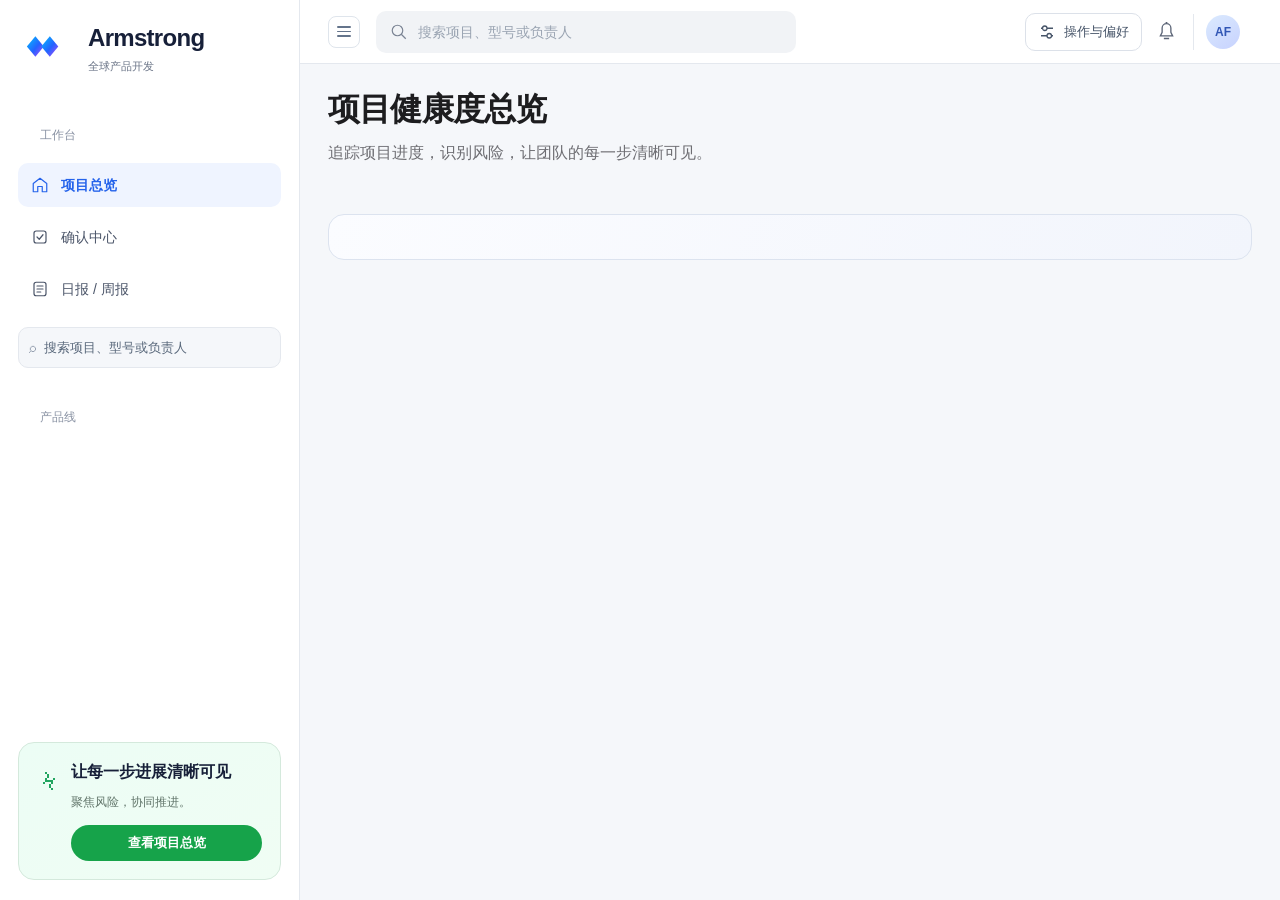
==== commit 20136a76: "Widen_desktop_sidebar_to_300px" ====
--- a/app.html
+++ b/app.html
@@ -1751,7 +1751,7 @@
 <link rel="stylesheet" href="dashboard-polish.css?v=20261124-unified-title">
 <link rel="stylesheet" href="portfolio-layout.css?v=20261124-grid1">
 <link rel="stylesheet" href="design-system.css?v=20261124-sidebar-actions">
-<link rel="stylesheet" href="nimblify-system.css?v=20261124-heading-system">
+<link rel="stylesheet" href="nimblify-system.css?v=20261124-sidebar-width">
 </head>
 <body class="dashboard5-theme d6-style readonly-dashboard">
 <script type="application/json" id="teamBootstrap"><!--ARMSTRONG_BOOTSTRAP--></script>
--- a/nimblify-system.css
+++ b/nimblify-system.css
@@ -10,7 +10,7 @@
 }
 body.dashboard5-theme.d6-style :is(button,input,select,textarea){font-family:var(--brand-body);font-variant-numeric:tabular-nums}
 body.dashboard5-theme.d6-style :is(button,input,select,textarea,summary):focus-visible{outline:3px solid #2563eb66;outline-offset:3px}
-body.dashboard5-theme.d6-style:not(.presentation-mode) .dashboard-shell{grid-template-columns:240px minmax(0,1fr);gap:0}
+body.dashboard5-theme.d6-style:not(.presentation-mode) .dashboard-shell{grid-template-columns:300px minmax(0,1fr);gap:0}
 body.dashboard5-theme.d6-style:not(.presentation-mode) .app-sidebar{padding:24px 18px 20px;background:#fff;border-right:1px solid var(--ds-line);box-shadow:none}
 body.dashboard5-theme.d6-style .sidebar-brand{gap:10px;padding:0 8px 24px;min-height:58px}
 body.dashboard5-theme.d6-style .sidebar-brand .brand-mark{display:block;width:34px;height:34px;min-width:34px;background:transparent;border-radius:0;box-shadow:none;padding:0}
